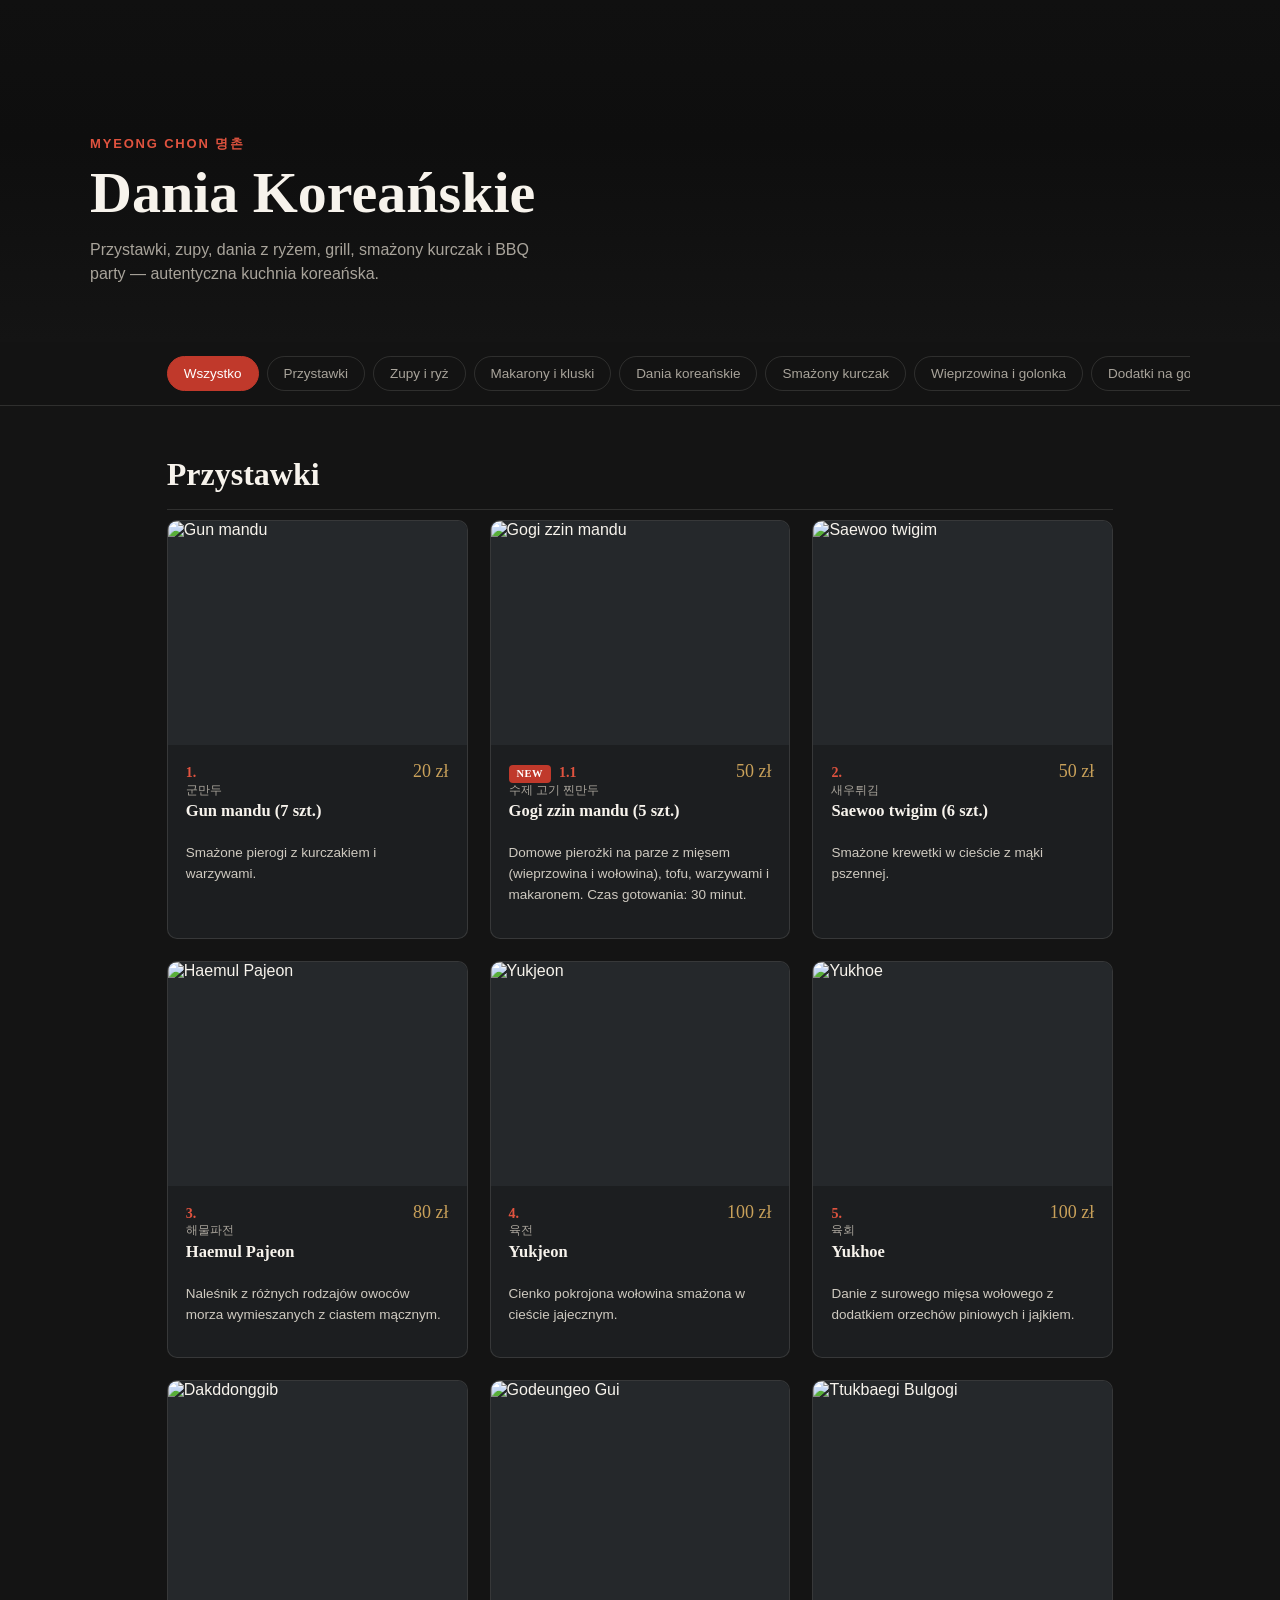
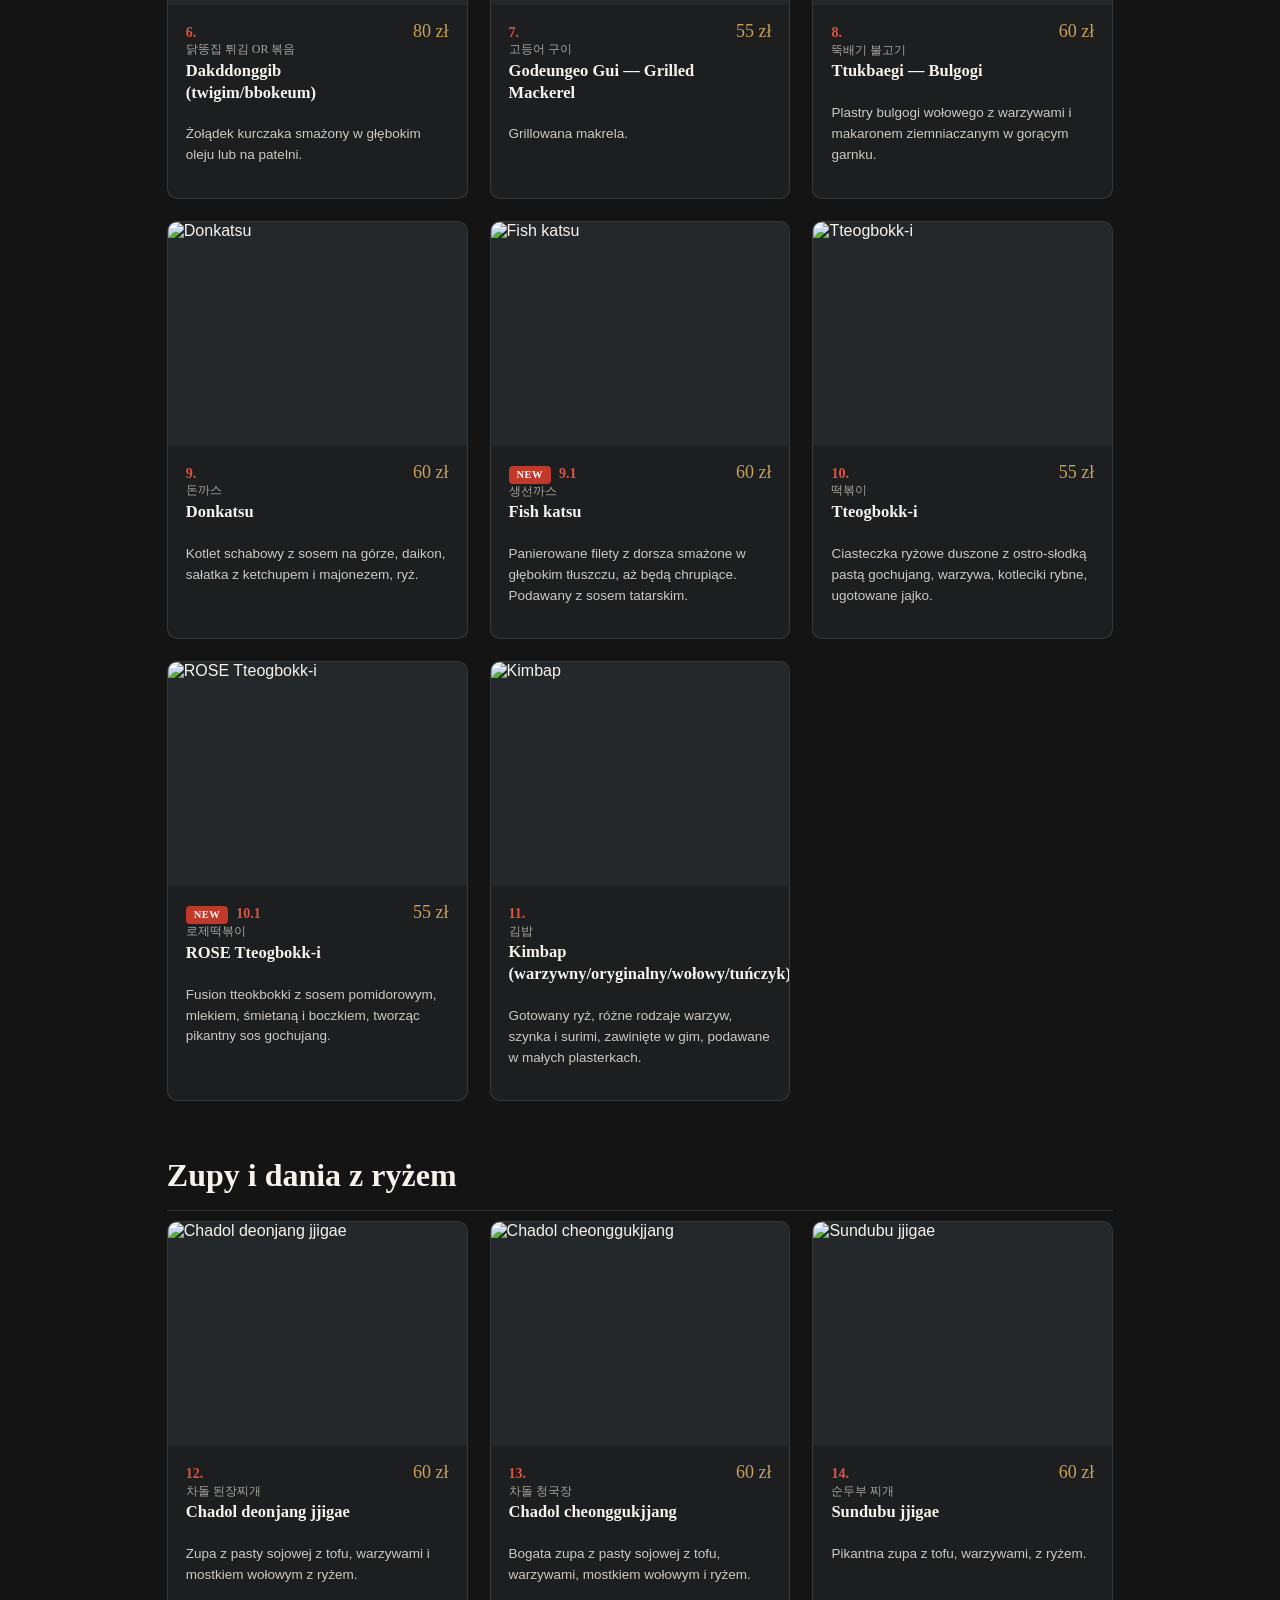
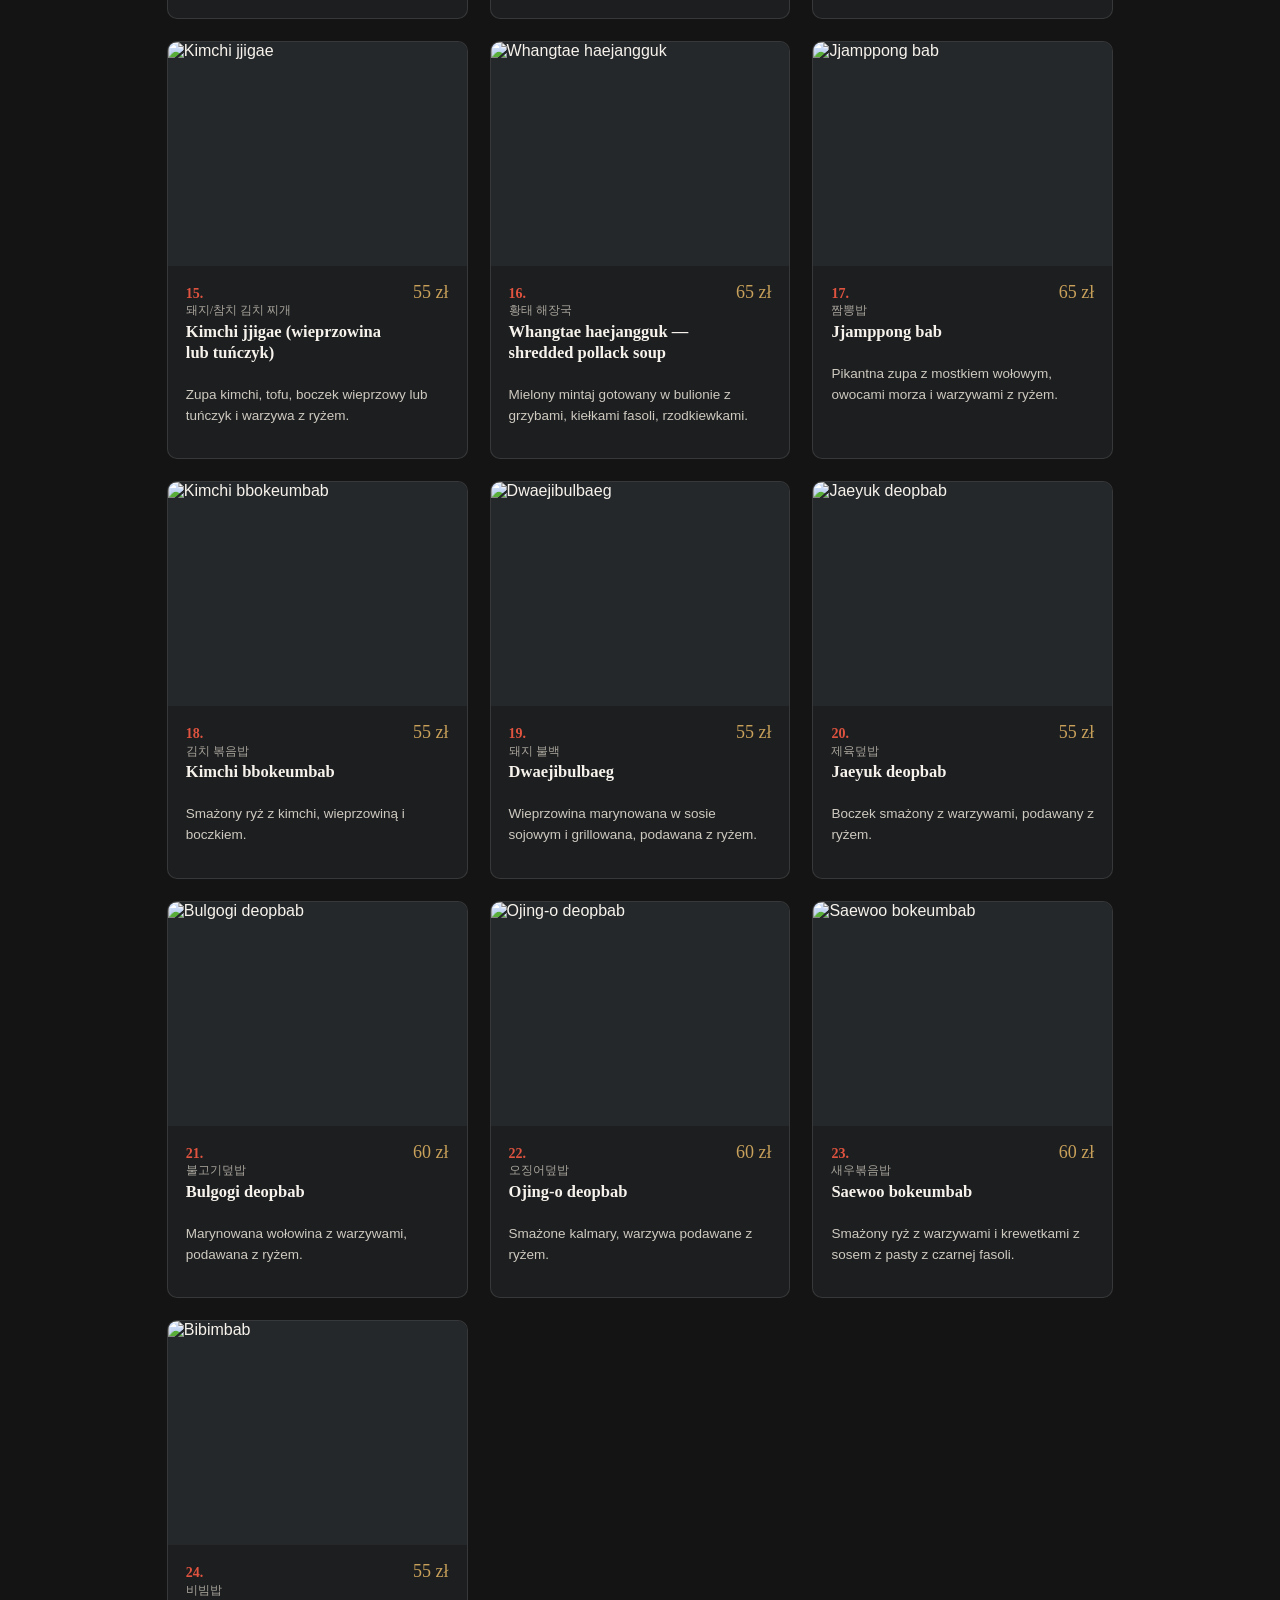
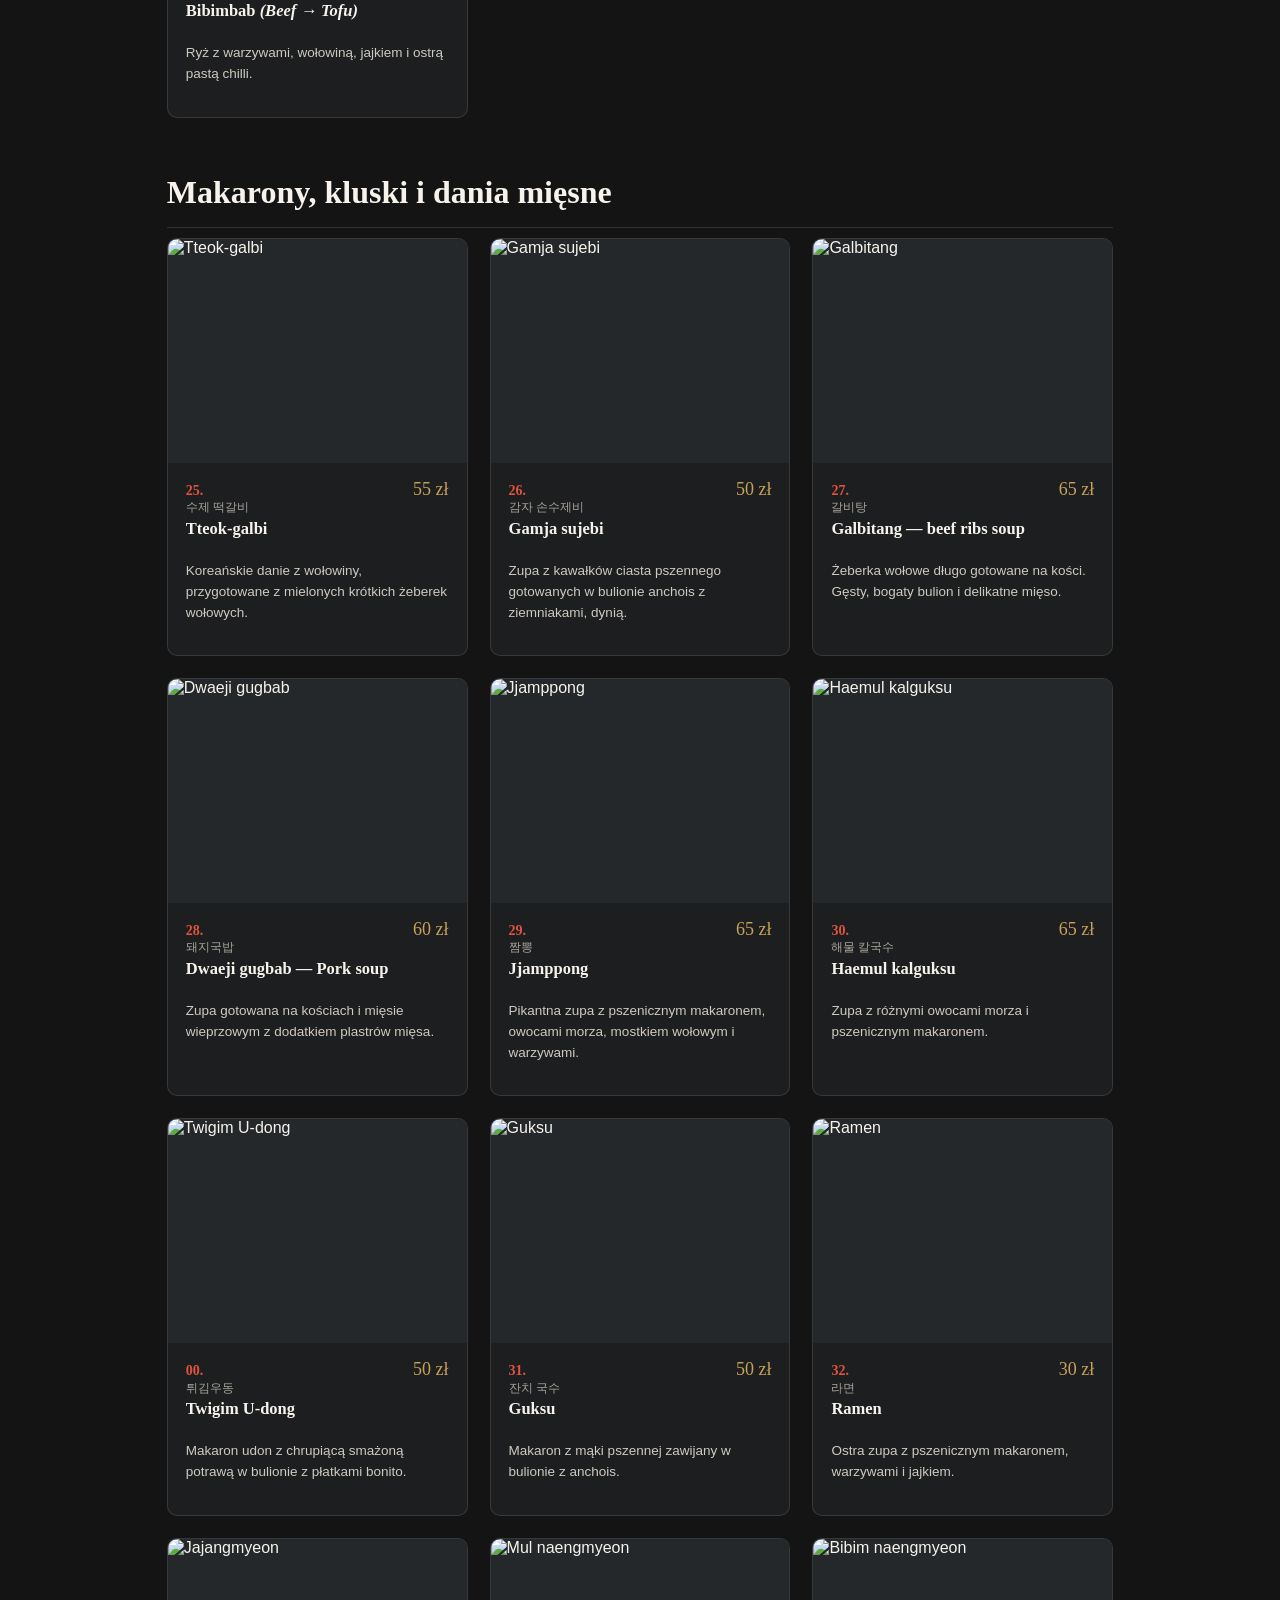
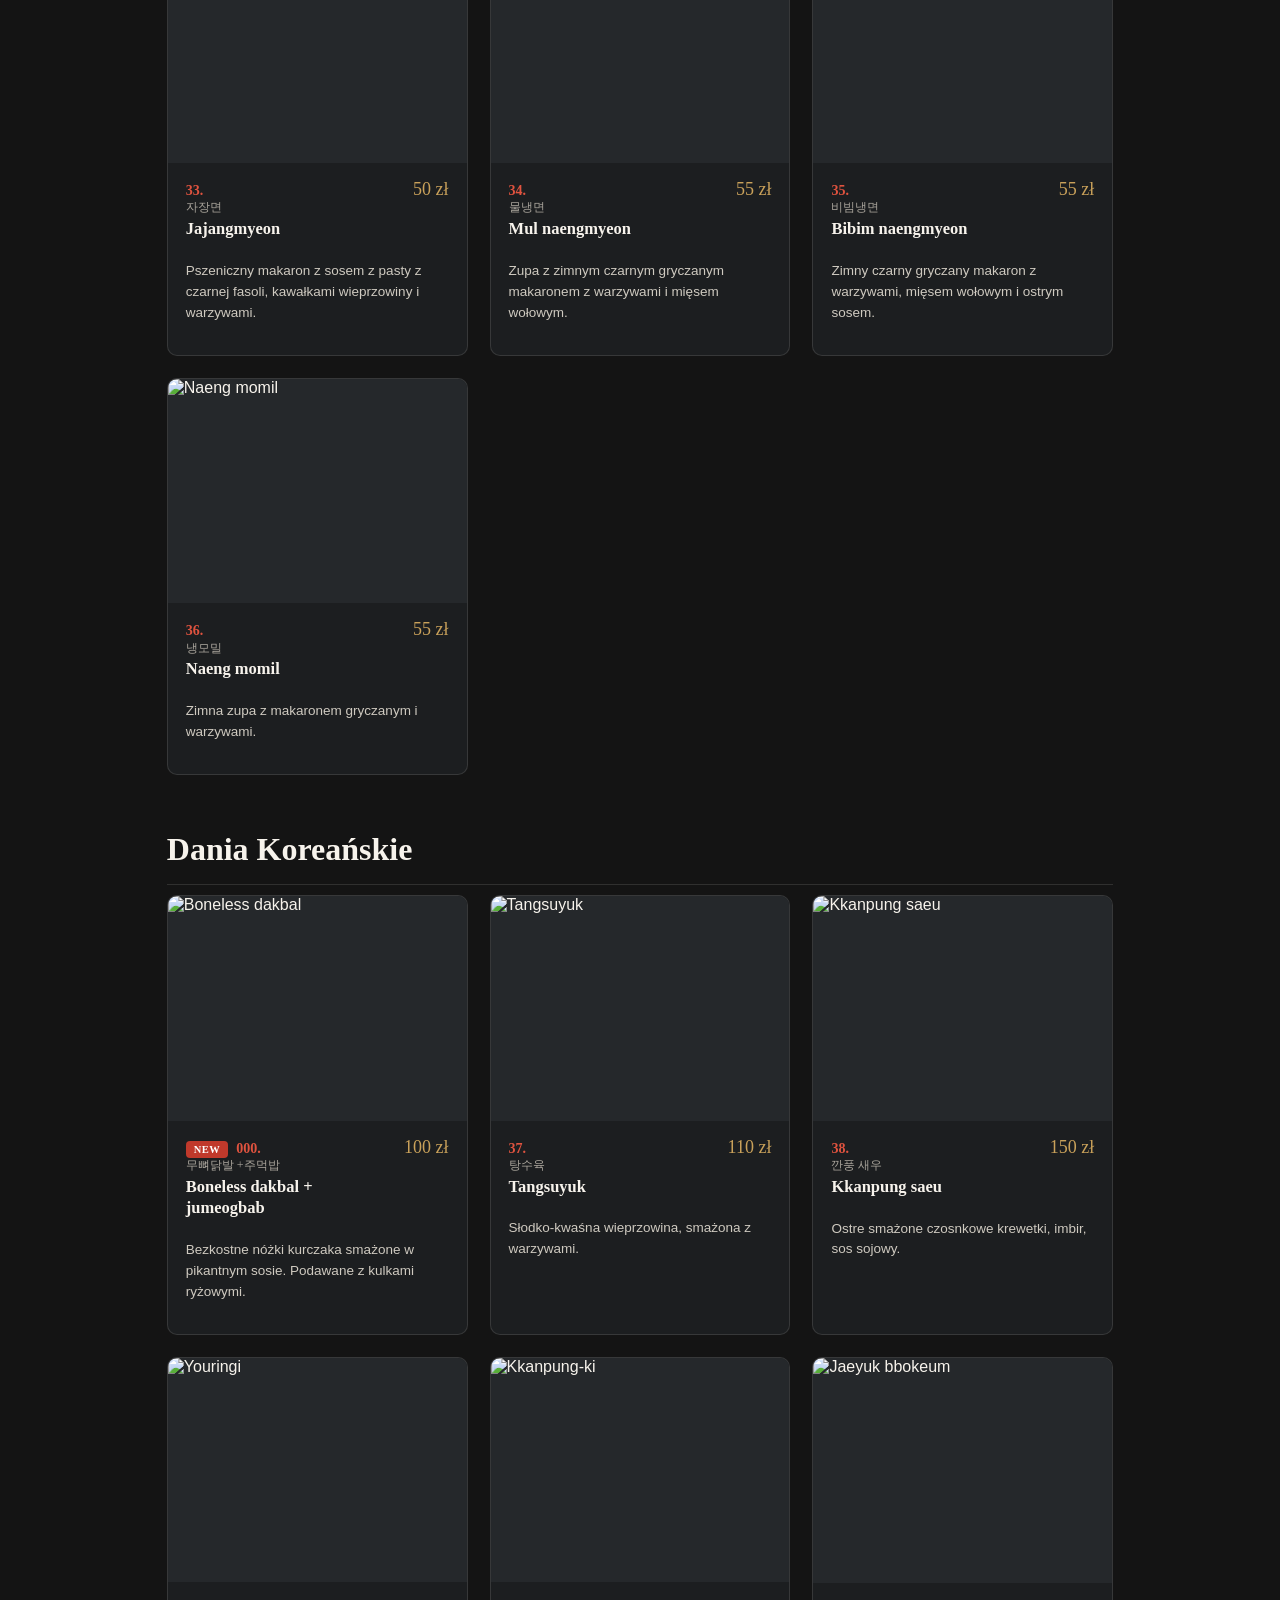
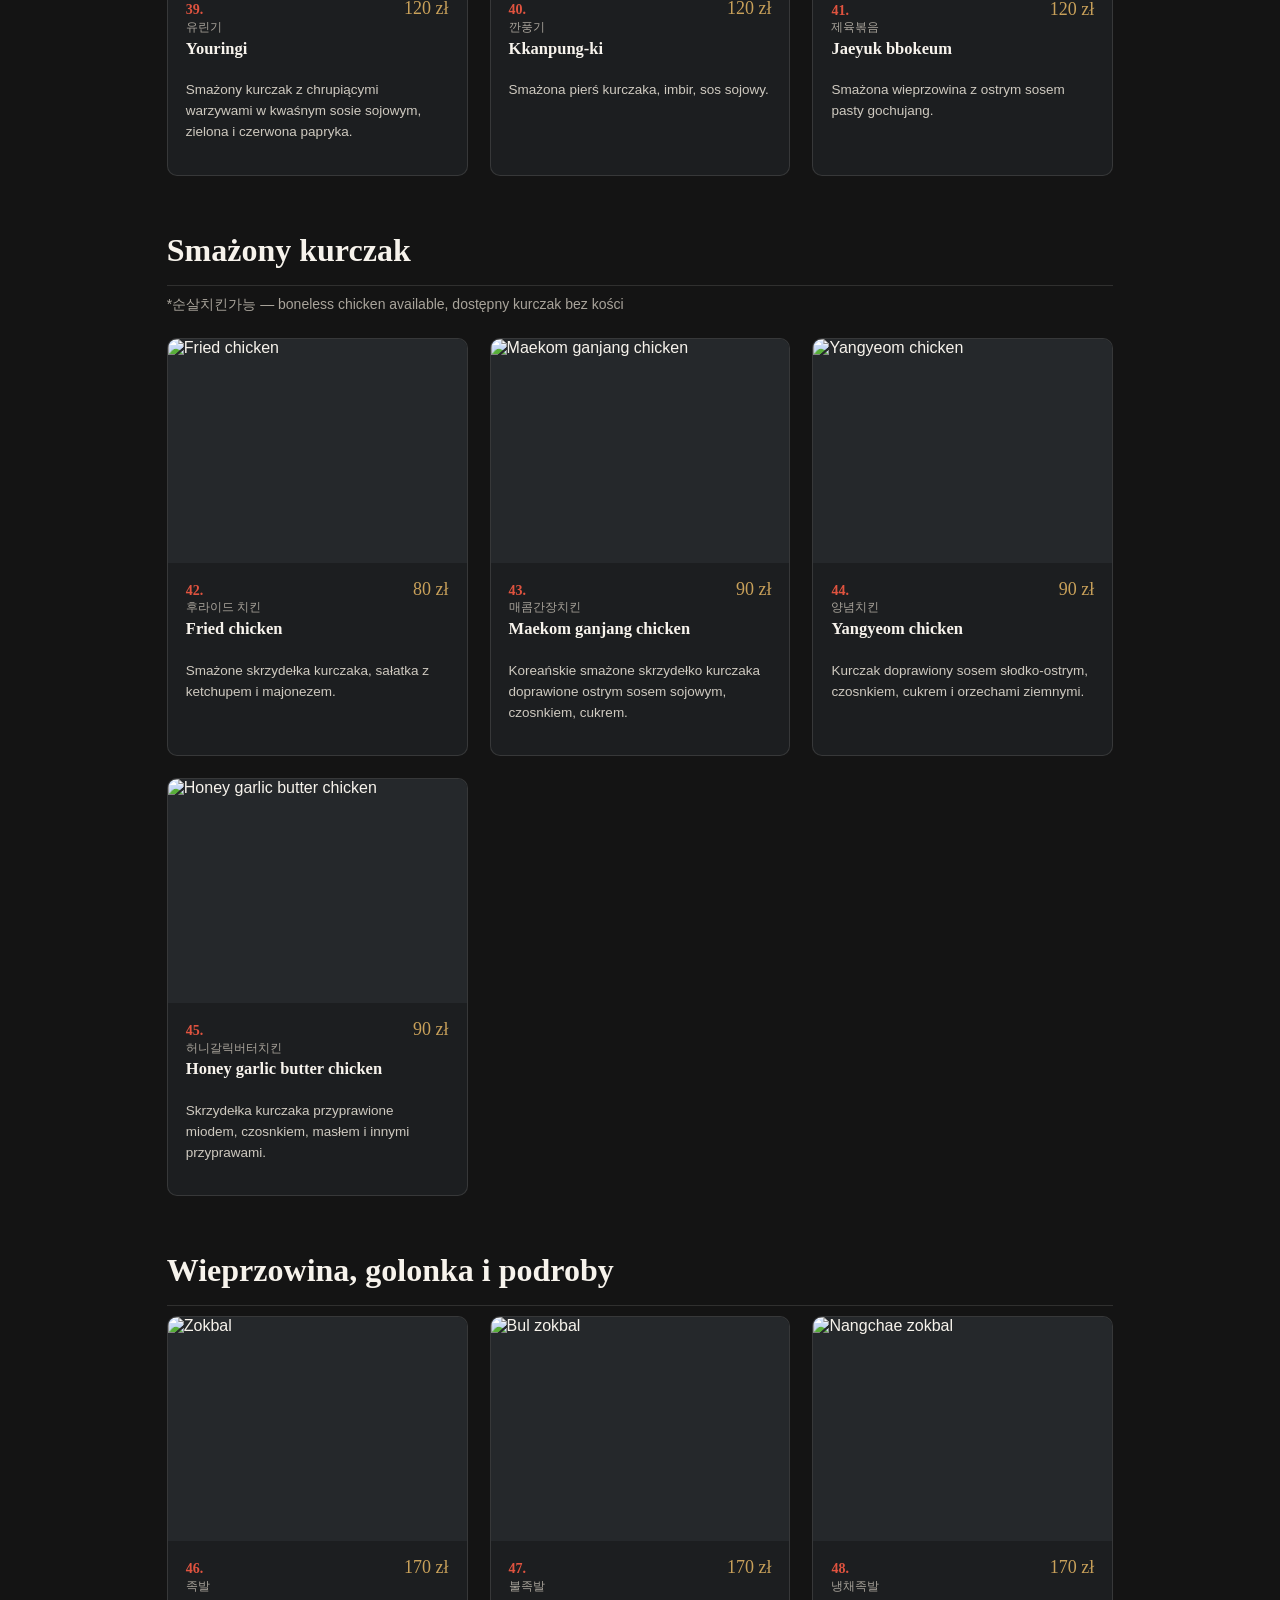
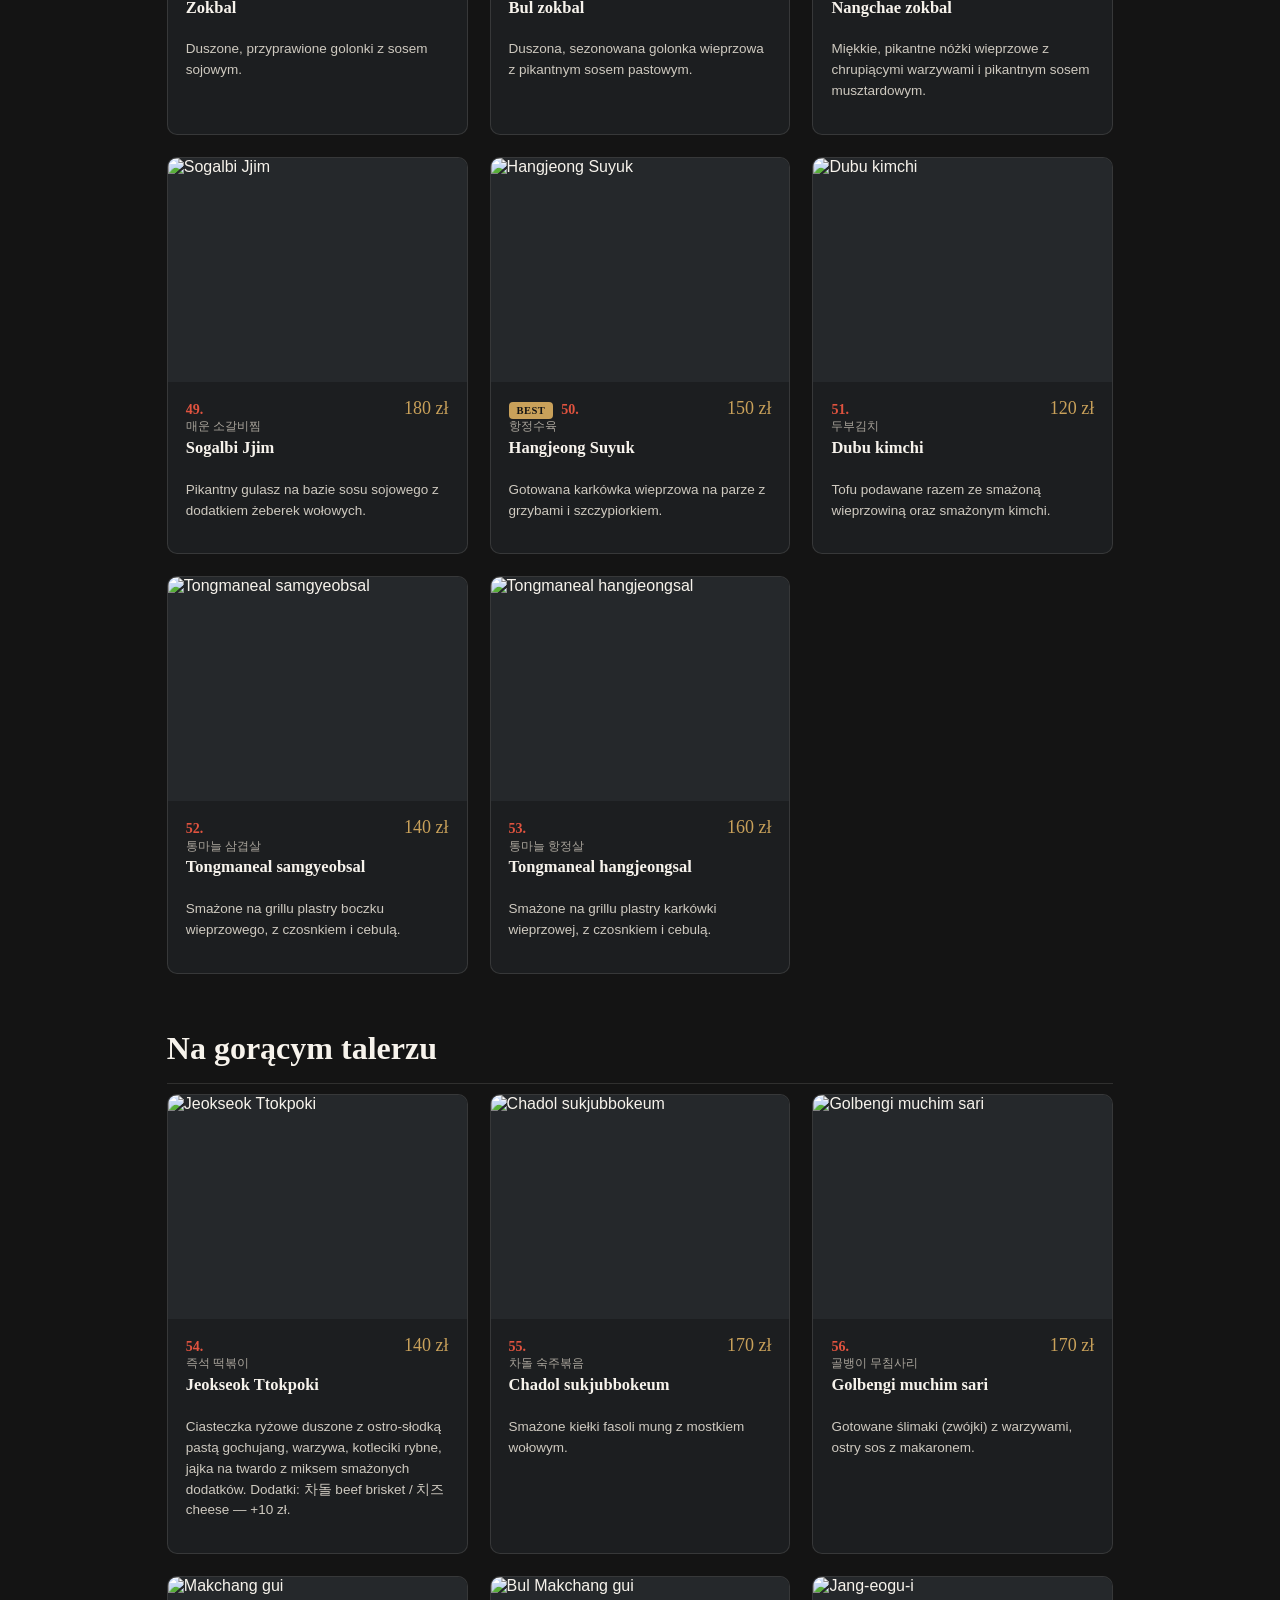
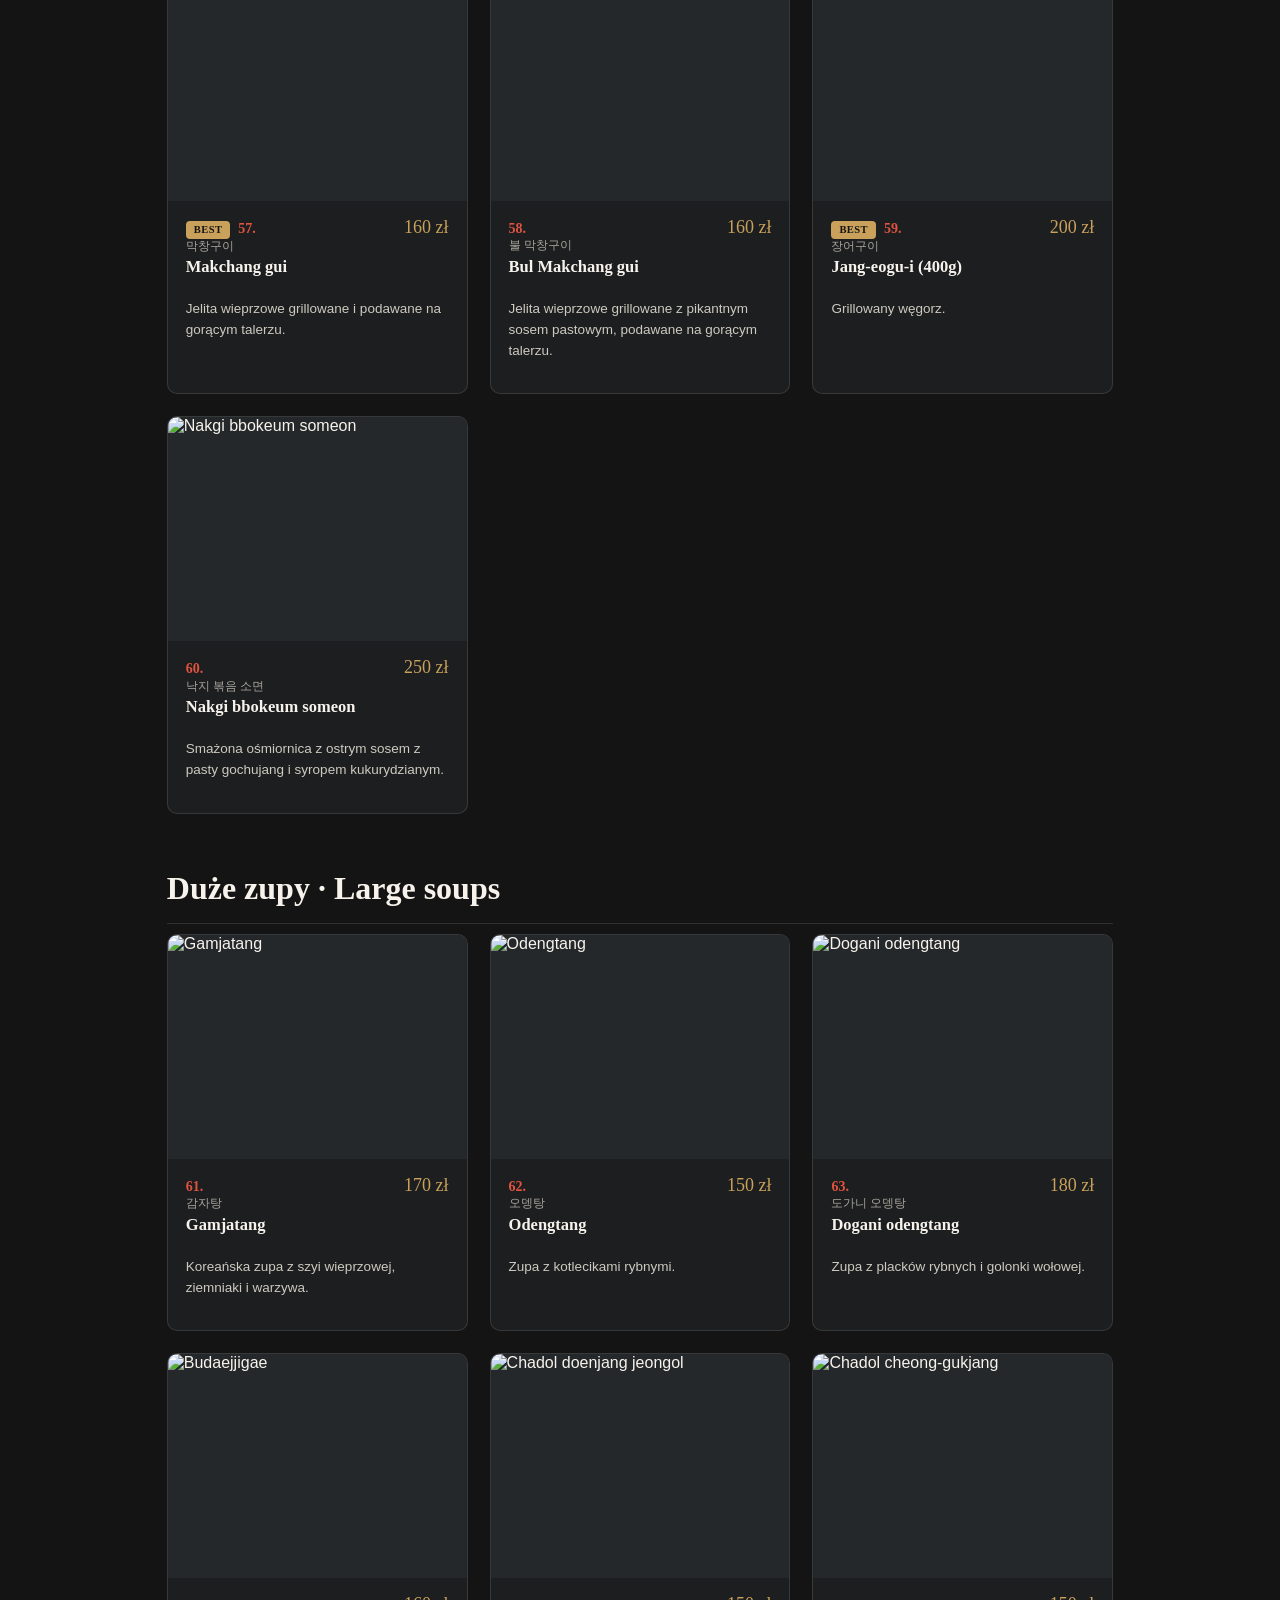
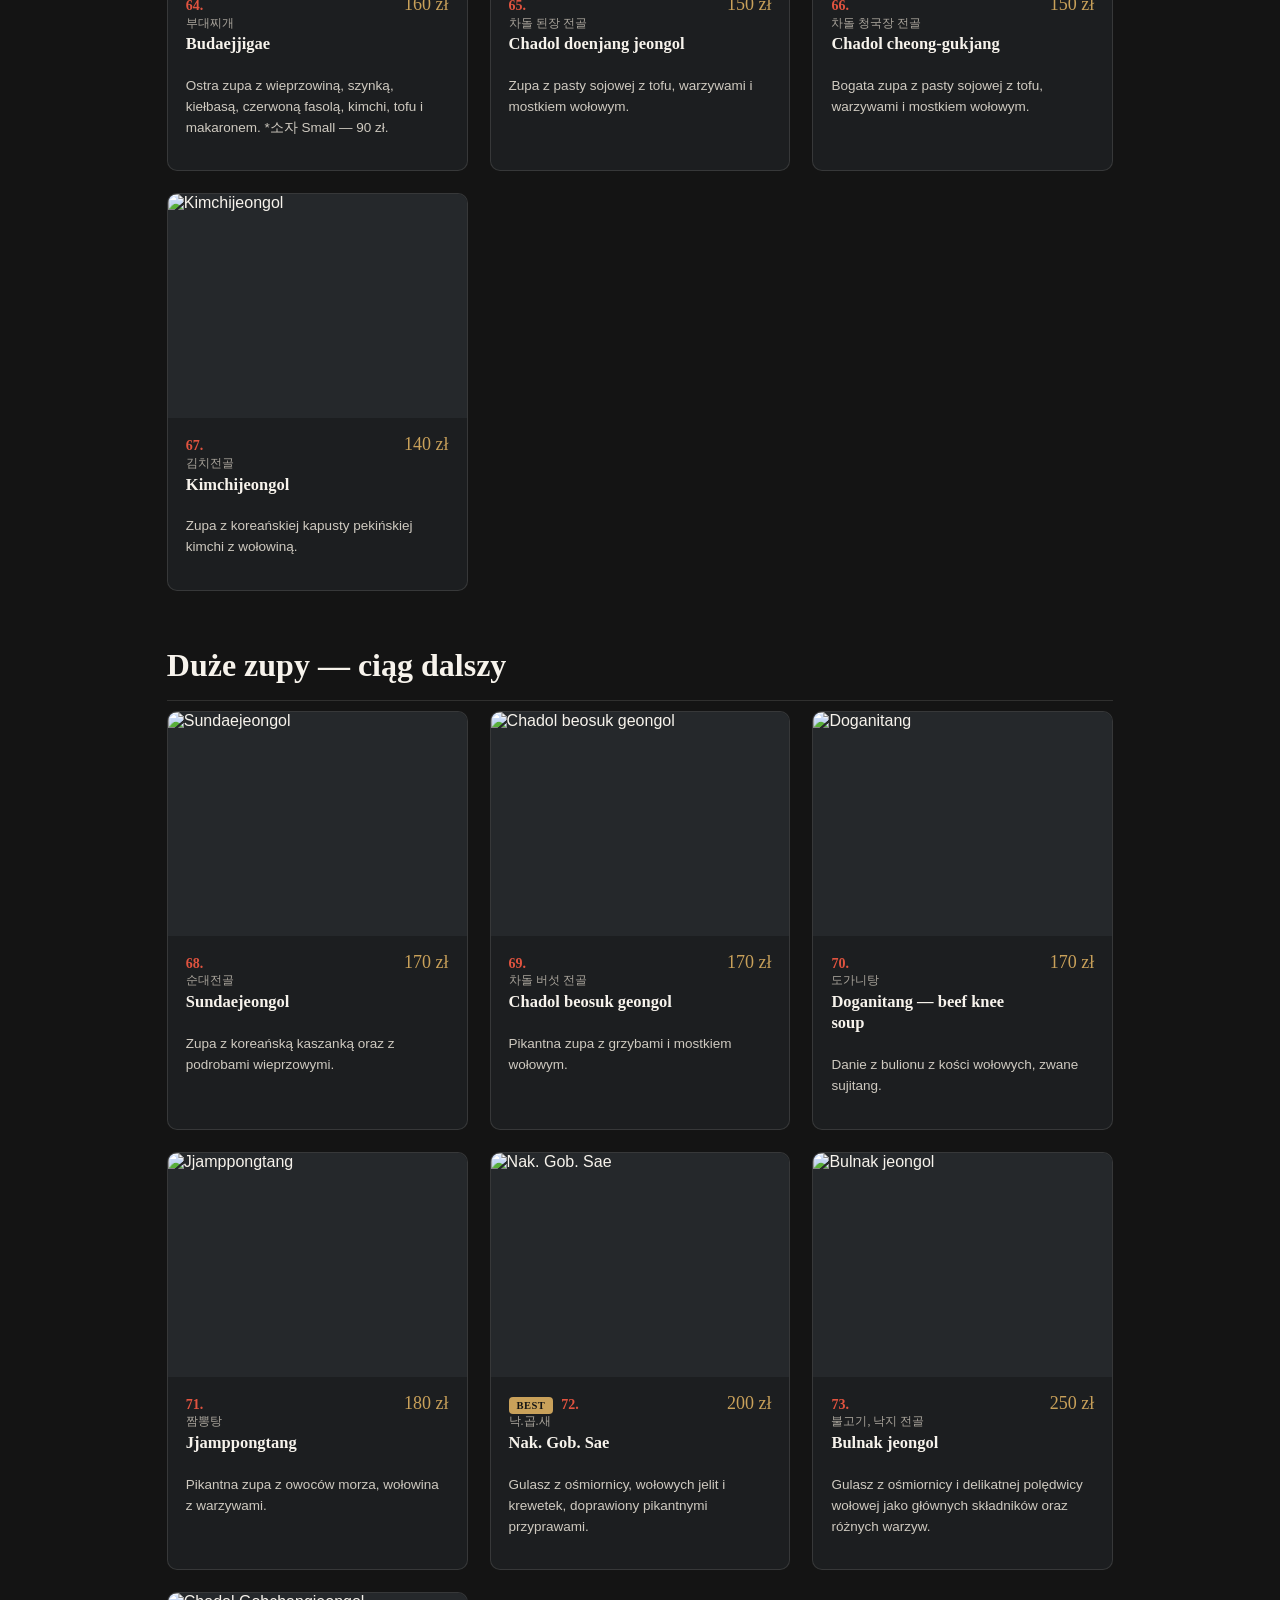
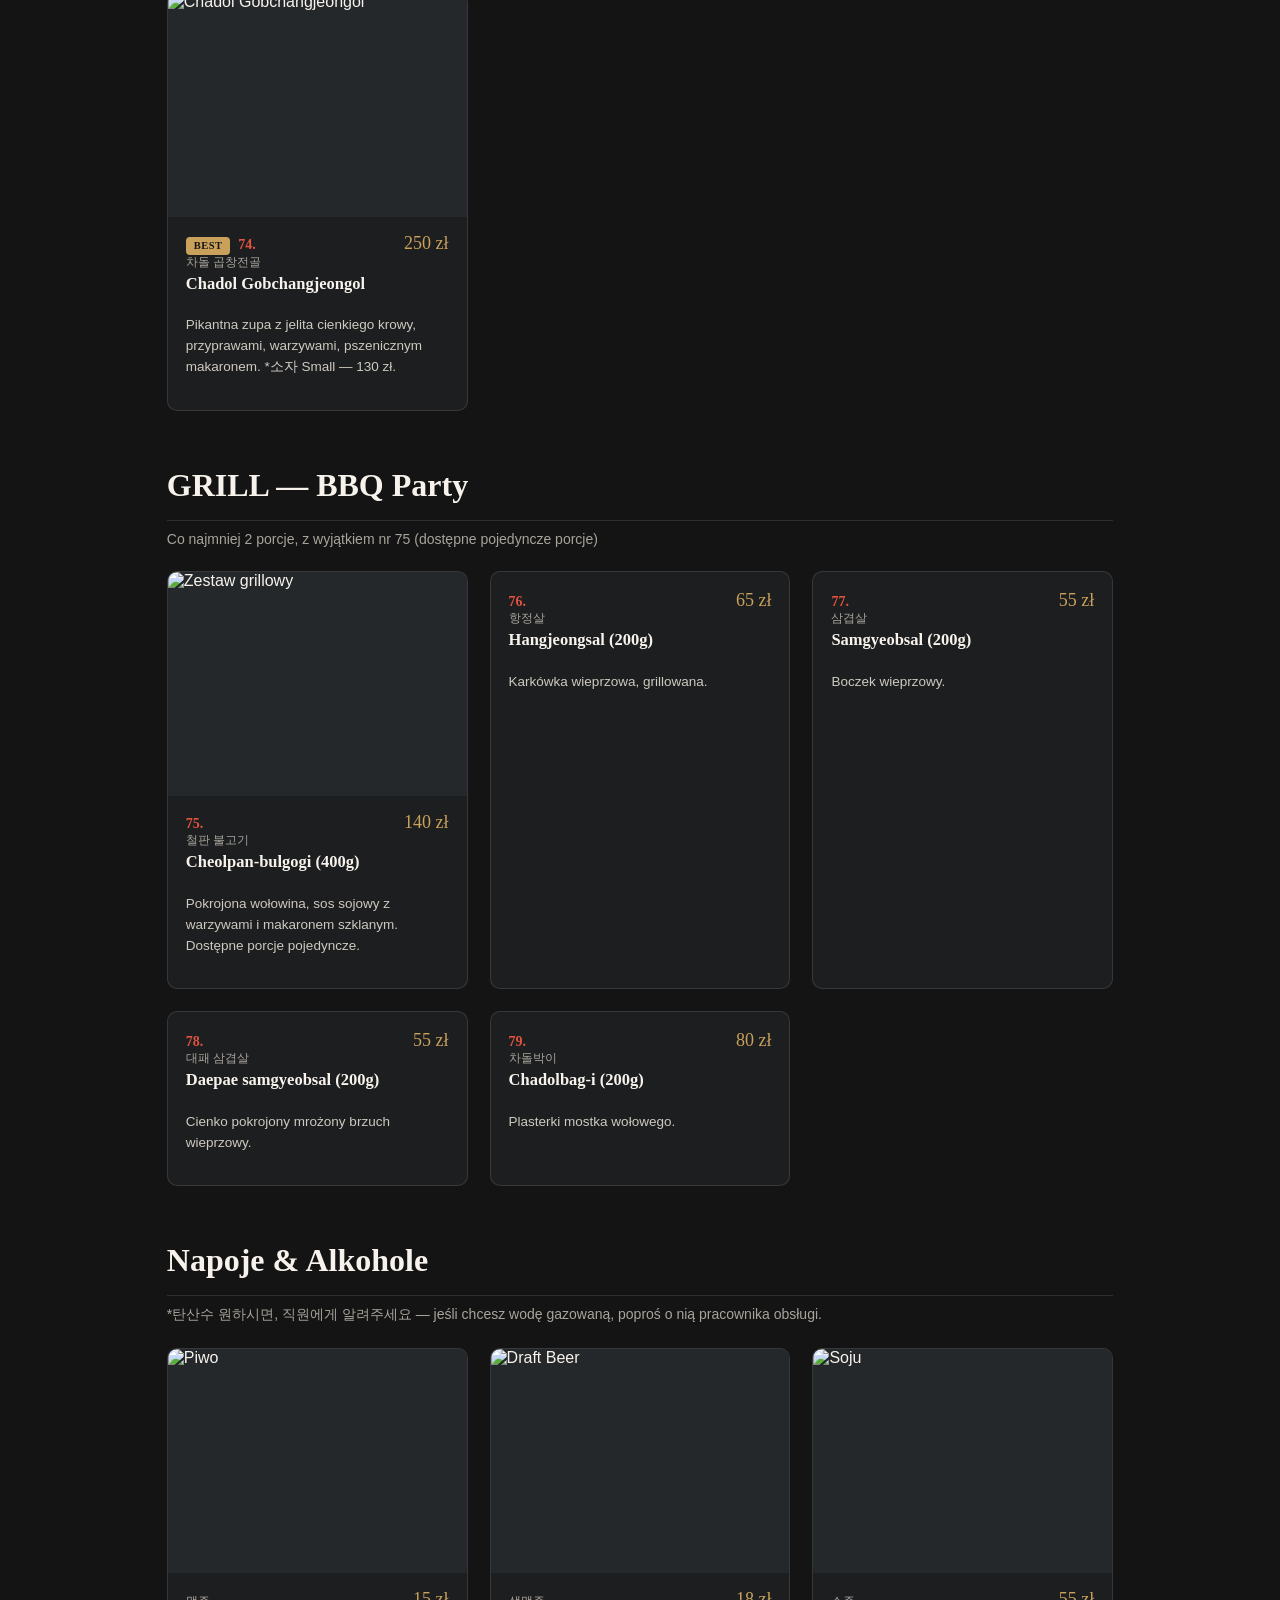
==== dania-menu.html @ 4f0663b7 "Add files via upload" ====
<!DOCTYPE html>
<html lang="pl">
<head>
<meta charset="UTF-8">
<meta name="viewport" content="width=device-width, initial-scale=1.0">
<title>Dania Koreańskie — Menu — Myeong Chon 명촌</title>
<meta name="description" content="Dania koreańskie — pełne menu z cenami: przystawki, zupy, ryże, grill, kurczak, duże zupy, BBQ, napoje. Myeong Chon, Wrocław.">
<style>
  :root{
    --ink:#141414;
    --slate:#1c1e20;
    --slate-2:#25282b;
    --paper:#f7f3ec;
    --red:#c0392b;
    --red-2:#e0533f;
    --gold:#c9a15a;
    --line:rgba(247,243,236,0.12);
    --muted:#a9a49b;
  }
  *{box-sizing:border-box;}
  html{scroll-behavior:smooth;}
  body{
    margin:0;
    background:var(--ink);
    color:var(--paper);
    font-family:'Noto Sans','Helvetica Neue',Arial,sans-serif;
    -webkit-font-smoothing:antialiased;
  }
  h1,h2,h3{font-family:Georgia,'Times New Roman',serif; font-weight:600; margin:0;}

  .hero{
    position:relative;
    min-height:38vh;
    display:flex;
    align-items:flex-end;
    background:
      linear-gradient(180deg, rgba(10,10,10,0.4) 0%, rgba(10,10,10,0.6) 40%, var(--ink) 100%),
      url('img/dania/samgyeobsal.jpg') center 35%/cover no-repeat;
    padding:32px 6vw 40px;
  }
  .hero-inner{max-width:1100px; margin:0 auto; width:100%;}
  .eyebrow{color:var(--red-2); letter-spacing:0.14em; font-size:13px; font-weight:600; margin-bottom:10px;}
  .hero h1{font-size:clamp(30px,5.6vw,58px); line-height:1.05; color:var(--paper);}
  .hero p{color:var(--muted); max-width:50ch; margin-top:14px; font-size:16px; line-height:1.5;}

  .filters-wrap{
    position:sticky; top:0; z-index:20;
    background:rgba(20,20,20,0.94);
    backdrop-filter:blur(8px);
    border-bottom:1px solid var(--line);
  }
  .filters{
    max-width:1100px; margin:0 auto; display:flex; gap:8px;
    overflow-x:auto; padding:14px 6vw; scrollbar-width:none;
  }
  .filters::-webkit-scrollbar{display:none;}
  .filter-btn{
    flex:0 0 auto; background:transparent; border:1px solid var(--line);
    color:var(--muted); padding:9px 16px; border-radius:999px;
    font-size:13.5px; cursor:pointer; white-space:nowrap; transition:all .18s ease;
  }
  .filter-btn:hover{border-color:var(--red-2); color:var(--paper);}
  .filter-btn.active{background:var(--red); border-color:var(--red); color:#fff;}

  main{max-width:1100px; margin:0 auto; padding:10px 6vw 80px;}
  .category{padding-top:56px;}
  .category:first-child{padding-top:40px;}
  .cat-head{
    display:flex; align-items:baseline; gap:16px; margin-bottom:10px;
    border-bottom:1px solid var(--line); padding-bottom:16px;
  }
  .cat-head h2{font-size:clamp(22px,3.2vw,32px); color:var(--paper);}
  .cat-sub{color:var(--muted); font-size:14px; margin:8px 0 24px;}
  .cat-note{color:var(--gold); font-size:13px; font-style:italic;}

  .grid{display:grid; grid-template-columns:repeat(auto-fill, minmax(260px,1fr)); gap:22px;}

  .card{
    background:var(--slate); border:1px solid var(--line); border-radius:10px;
    overflow:hidden; display:flex; flex-direction:column;
    transition:transform .2s ease, border-color .2s ease;
  }
  .card:hover{transform:translateY(-3px); border-color:rgba(224,83,63,0.4);}
  .card .photo{aspect-ratio:4/3; overflow:hidden; background:var(--slate-2);}
  .card .photo img{width:100%; height:100%; object-fit:cover; display:block;}
  .card-body{padding:16px 18px 18px; display:flex; flex-direction:column; gap:8px; flex:1;}
  .card-body.no-photo{padding-top:18px;}
  .card-top{display:flex; justify-content:space-between; align-items:baseline; gap:10px;}
  .card-top h3{font-size:16.5px; color:var(--paper); line-height:1.3;}
  .kor{display:block; font-size:12px; color:var(--muted); font-weight:400; margin-bottom:2px;}
  .num{color:var(--red-2); font-weight:700; margin-right:6px; font-size:14px;}
  .price{font-family:Georgia,serif; font-size:18px; color:var(--gold); white-space:nowrap; flex:0 0 auto;}
  .desc{color:var(--muted); font-size:13.5px; line-height:1.55;}
  .desc .pl{color:#cfcac0;}
  .tag{
    display:inline-block; background:var(--red); color:#fff; font-size:10.5px;
    font-weight:700; letter-spacing:.04em; padding:2px 8px; border-radius:4px; margin-right:8px;
  }
  .tag.best{background:var(--gold); color:#141414;}

  footer{text-align:center; padding:40px 6vw 60px; color:var(--muted); font-size:13px; border-top:1px solid var(--line);}
  .back-link{display:inline-block; margin-top:14px; color:var(--paper);}

  @media (max-width:520px){
    .grid{grid-template-columns:1fr;}
    .hero{min-height:32vh; padding:24px 5vw 30px;}
  }
</style>
</head>
<body>

<header class="hero">
  <div class="hero-inner">
    <div class="eyebrow">MYEONG CHON 명촌</div>
    <h1>Dania Koreańskie</h1>
    <p>Przystawki, zupy, dania z ryżem, grill, smażony kurczak i BBQ party — autentyczna kuchnia koreańska.</p>
  </div>
</header>

<div class="filters-wrap">
  <nav class="filters" id="filters">
    <button class="filter-btn active" data-target="all">Wszystko</button>
    <button class="filter-btn" data-target="przystawki">Przystawki</button>
    <button class="filter-btn" data-target="zupyryz">Zupy i ryż</button>
    <button class="filter-btn" data-target="makarony">Makarony i kluski</button>
    <button class="filter-btn" data-target="koreanskie">Dania koreańskie</button>
    <button class="filter-btn" data-target="kurczak">Smażony kurczak</button>
    <button class="filter-btn" data-target="wieprzowina">Wieprzowina i golonka</button>
    <button class="filter-btn" data-target="dodatki">Dodatki na gorąco</button>
    <button class="filter-btn" data-target="duzezupy">Duże zupy</button>
    <button class="filter-btn" data-target="duzezupy2">Duże zupy II</button>
    <button class="filter-btn" data-target="grill">Grill / BBQ</button>
    <button class="filter-btn" data-target="napoje">Napoje i alkohole</button>
  </nav>
</div>

<main>

  <!-- PRZYSTAWKI -->
  <section class="category" id="przystawki">
    <div class="cat-head"><h2>Przystawki</h2></div>
    <div class="grid">

      <article class="card"><div class="photo"><img src="img/dania/gunmandu.jpg" alt="Gun mandu" loading="lazy"></div>
        <div class="card-body"><div class="card-top"><h3><span class="num">1.</span><span class="kor">군만두</span>Gun mandu (7 szt.)</h3><span class="price">20 zł</span></div>
        <p class="desc"><span class="pl">Smażone pierogi z kurczakiem i warzywami.</span></p></div></article>

      <article class="card"><div class="photo"><img src="img/dania/gogimandu.jpg" alt="Gogi zzin mandu" loading="lazy"></div>
        <div class="card-body"><div class="card-top"><h3><span class="tag">NEW</span><span class="num">1.1</span><span class="kor">수제 고기 찐만두</span>Gogi zzin mandu (5 szt.)</h3><span class="price">50 zł</span></div>
        <p class="desc"><span class="pl">Domowe pierożki na parze z mięsem (wieprzowina i wołowina), tofu, warzywami i makaronem. Czas gotowania: 30 minut.</span></p></div></article>

      <article class="card"><div class="photo"><img src="img/dania/saewoo.jpg" alt="Saewoo twigim" loading="lazy"></div>
        <div class="card-body"><div class="card-top"><h3><span class="num">2.</span><span class="kor">새우튀김</span>Saewoo twigim (6 szt.)</h3><span class="price">50 zł</span></div>
        <p class="desc"><span class="pl">Smażone krewetki w cieście z mąki pszennej.</span></p></div></article>

      <article class="card"><div class="photo"><img src="img/dania/haemul.jpg" alt="Haemul Pajeon" loading="lazy"></div>
        <div class="card-body"><div class="card-top"><h3><span class="num">3.</span><span class="kor">해물파전</span>Haemul Pajeon</h3><span class="price">80 zł</span></div>
        <p class="desc"><span class="pl">Naleśnik z różnych rodzajów owoców morza wymieszanych z ciastem mącznym.</span></p></div></article>

      <article class="card"><div class="photo"><img src="img/dania/yukjeon.jpg" alt="Yukjeon" loading="lazy"></div>
        <div class="card-body"><div class="card-top"><h3><span class="num">4.</span><span class="kor">육전</span>Yukjeon</h3><span class="price">100 zł</span></div>
        <p class="desc"><span class="pl">Cienko pokrojona wołowina smażona w cieście jajecznym.</span></p></div></article>

      <article class="card"><div class="photo"><img src="img/dania/yukhoe.jpg" alt="Yukhoe" loading="lazy"></div>
        <div class="card-body"><div class="card-top"><h3><span class="num">5.</span><span class="kor">육회</span>Yukhoe</h3><span class="price">100 zł</span></div>
        <p class="desc"><span class="pl">Danie z surowego mięsa wołowego z dodatkiem orzechów piniowych i jajkiem.</span></p></div></article>

      <article class="card"><div class="photo"><img src="img/dania/dakddonggib.jpg" alt="Dakddonggib" loading="lazy"></div>
        <div class="card-body"><div class="card-top"><h3><span class="num">6.</span><span class="kor">닭똥집 튀김 OR 볶음</span>Dakddonggib (twigim/bbokeum)</h3><span class="price">80 zł</span></div>
        <p class="desc"><span class="pl">Żołądek kurczaka smażony w głębokim oleju lub na patelni.</span></p></div></article>

      <article class="card"><div class="photo"><img src="img/dania/godeungeo.jpg" alt="Godeungeo Gui" loading="lazy"></div>
        <div class="card-body"><div class="card-top"><h3><span class="num">7.</span><span class="kor">고등어 구이</span>Godeungeo Gui — Grilled Mackerel</h3><span class="price">55 zł</span></div>
        <p class="desc"><span class="pl">Grillowana makrela.</span></p></div></article>

      <article class="card"><div class="photo"><img src="img/dania/ttukbaegi.jpg" alt="Ttukbaegi Bulgogi" loading="lazy"></div>
        <div class="card-body"><div class="card-top"><h3><span class="num">8.</span><span class="kor">뚝배기 불고기</span>Ttukbaegi — Bulgogi</h3><span class="price">60 zł</span></div>
        <p class="desc"><span class="pl">Plastry bulgogi wołowego z warzywami i makaronem ziemniaczanym w gorącym garnku.</span></p></div></article>

      <article class="card"><div class="photo"><img src="img/dania/donkatsu.jpg" alt="Donkatsu" loading="lazy"></div>
        <div class="card-body"><div class="card-top"><h3><span class="num">9.</span><span class="kor">돈까스</span>Donkatsu</h3><span class="price">60 zł</span></div>
        <p class="desc"><span class="pl">Kotlet schabowy z sosem na górze, daikon, sałatka z ketchupem i majonezem, ryż.</span></p></div></article>

      <article class="card"><div class="photo"><img src="img/dania/fishkatsu.jpg" alt="Fish katsu" loading="lazy"></div>
        <div class="card-body"><div class="card-top"><h3><span class="tag">NEW</span><span class="num">9.1</span><span class="kor">생선까스</span>Fish katsu</h3><span class="price">60 zł</span></div>
        <p class="desc"><span class="pl">Panierowane filety z dorsza smażone w głębokim tłuszczu, aż będą chrupiące. Podawany z sosem tatarskim.</span></p></div></article>

      <article class="card"><div class="photo"><img src="img/dania/tteogbokki.jpg" alt="Tteogbokk-i" loading="lazy"></div>
        <div class="card-body"><div class="card-top"><h3><span class="num">10.</span><span class="kor">떡볶이</span>Tteogbokk-i</h3><span class="price">55 zł</span></div>
        <p class="desc"><span class="pl">Ciasteczka ryżowe duszone z ostro-słodką pastą gochujang, warzywa, kotleciki rybne, ugotowane jajko.</span></p></div></article>

      <article class="card"><div class="photo"><img src="img/dania/rosetteok.jpg" alt="ROSE Tteogbokk-i" loading="lazy"></div>
        <div class="card-body"><div class="card-top"><h3><span class="tag">NEW</span><span class="num">10.1</span><span class="kor">로제떡볶이</span>ROSE Tteogbokk-i</h3><span class="price">55 zł</span></div>
        <p class="desc"><span class="pl">Fusion tteokbokki z sosem pomidorowym, mlekiem, śmietaną i boczkiem, tworząc pikantny sos gochujang.</span></p></div></article>

      <article class="card"><div class="photo"><img src="img/dania/kimbap.jpg" alt="Kimbap" loading="lazy"></div>
        <div class="card-body"><div class="card-top"><h3><span class="num">11.</span><span class="kor">김밥</span>Kimbap (warzywny/oryginalny/wołowy/tuńczyk)</h3><span class="price">35 / 40 zł</span></div>
        <p class="desc"><span class="pl">Gotowany ryż, różne rodzaje warzyw, szynka i surimi, zawinięte w gim, podawane w małych plasterkach.</span></p></div></article>

    </div>
  </section>

  <!-- ZUPY I RYZ -->
  <section class="category" id="zupyryz">
    <div class="cat-head"><h2>Zupy i dania z ryżem</h2></div>
    <div class="grid">

      <article class="card"><div class="photo"><img src="img/dania/chadoljjigae.jpg" alt="Chadol deonjang jjigae" loading="lazy"></div>
        <div class="card-body"><div class="card-top"><h3><span class="num">12.</span><span class="kor">차돌 된장찌개</span>Chadol deonjang jjigae</h3><span class="price">60 zł</span></div>
        <p class="desc"><span class="pl">Zupa z pasty sojowej z tofu, warzywami i mostkiem wołowym z ryżem.</span></p></div></article>

      <article class="card"><div class="photo"><img src="img/dania/chadolcheong.jpg" alt="Chadol cheonggukjjang" loading="lazy"></div>
        <div class="card-body"><div class="card-top"><h3><span class="num">13.</span><span class="kor">차돌 청국장</span>Chadol cheonggukjjang</h3><span class="price">60 zł</span></div>
        <p class="desc"><span class="pl">Bogata zupa z pasty sojowej z tofu, warzywami, mostkiem wołowym i ryżem.</span></p></div></article>

      <article class="card"><div class="photo"><img src="img/dania/sundubu.jpg" alt="Sundubu jjigae" loading="lazy"></div>
        <div class="card-body"><div class="card-top"><h3><span class="num">14.</span><span class="kor">순두부 찌개</span>Sundubu jjigae</h3><span class="price">60 zł</span></div>
        <p class="desc"><span class="pl">Pikantna zupa z tofu, warzywami, z ryżem.</span></p></div></article>

      <article class="card"><div class="photo"><img src="img/dania/kimchijjigae.jpg" alt="Kimchi jjigae" loading="lazy"></div>
        <div class="card-body"><div class="card-top"><h3><span class="num">15.</span><span class="kor">돼지/참치 김치 찌개</span>Kimchi jjigae (wieprzowina lub tuńczyk)</h3><span class="price">55 zł</span></div>
        <p class="desc"><span class="pl">Zupa kimchi, tofu, boczek wieprzowy lub tuńczyk i warzywa z ryżem.</span></p></div></article>

      <article class="card"><div class="photo"><img src="img/dania/whangtae.jpg" alt="Whangtae haejangguk" loading="lazy"></div>
        <div class="card-body"><div class="card-top"><h3><span class="num">16.</span><span class="kor">황태 해장국</span>Whangtae haejangguk — shredded pollack soup</h3><span class="price">65 zł</span></div>
        <p class="desc"><span class="pl">Mielony mintaj gotowany w bulionie z grzybami, kiełkami fasoli, rzodkiewkami.</span></p></div></article>

      <article class="card"><div class="photo"><img src="img/dania/jjamppongbab.jpg" alt="Jjamppong bab" loading="lazy"></div>
        <div class="card-body"><div class="card-top"><h3><span class="num">17.</span><span class="kor">짬뽕밥</span>Jjamppong bab</h3><span class="price">65 zł</span></div>
        <p class="desc"><span class="pl">Pikantna zupa z mostkiem wołowym, owocami morza i warzywami z ryżem.</span></p></div></article>

      <article class="card"><div class="photo"><img src="img/dania/kimchibokeumbab.jpg" alt="Kimchi bbokeumbab" loading="lazy"></div>
        <div class="card-body"><div class="card-top"><h3><span class="num">18.</span><span class="kor">김치 볶음밥</span>Kimchi bbokeumbab</h3><span class="price">55 zł</span></div>
        <p class="desc"><span class="pl">Smażony ryż z kimchi, wieprzowiną i boczkiem.</span></p></div></article>

      <article class="card"><div class="photo"><img src="img/dania/dwaejibulbaeg.jpg" alt="Dwaejibulbaeg" loading="lazy"></div>
        <div class="card-body"><div class="card-top"><h3><span class="num">19.</span><span class="kor">돼지 불백</span>Dwaejibulbaeg</h3><span class="price">55 zł</span></div>
        <p class="desc"><span class="pl">Wieprzowina marynowana w sosie sojowym i grillowana, podawana z ryżem.</span></p></div></article>

      <article class="card"><div class="photo"><img src="img/dania/jaeyukdeopbab.jpg" alt="Jaeyuk deopbab" loading="lazy"></div>
        <div class="card-body"><div class="card-top"><h3><span class="num">20.</span><span class="kor">제육덮밥</span>Jaeyuk deopbab</h3><span class="price">55 zł</span></div>
        <p class="desc"><span class="pl">Boczek smażony z warzywami, podawany z ryżem.</span></p></div></article>

      <article class="card"><div class="photo"><img src="img/dania/bulgogideopbab.jpg" alt="Bulgogi deopbab" loading="lazy"></div>
        <div class="card-body"><div class="card-top"><h3><span class="num">21.</span><span class="kor">불고기덮밥</span>Bulgogi deopbab</h3><span class="price">60 zł</span></div>
        <p class="desc"><span class="pl">Marynowana wołowina z warzywami, podawana z ryżem.</span></p></div></article>

      <article class="card"><div class="photo"><img src="img/dania/ojingodeopbab.jpg" alt="Ojing-o deopbab" loading="lazy"></div>
        <div class="card-body"><div class="card-top"><h3><span class="num">22.</span><span class="kor">오징어덮밥</span>Ojing-o deopbab</h3><span class="price">60 zł</span></div>
        <p class="desc"><span class="pl">Smażone kalmary, warzywa podawane z ryżem.</span></p></div></article>

      <article class="card"><div class="photo"><img src="img/dania/saewoobokeumbab.jpg" alt="Saewoo bokeumbab" loading="lazy"></div>
        <div class="card-body"><div class="card-top"><h3><span class="num">23.</span><span class="kor">새우볶음밥</span>Saewoo bokeumbab</h3><span class="price">60 zł</span></div>
        <p class="desc"><span class="pl">Smażony ryż z warzywami i krewetkami z sosem z pasty z czarnej fasoli.</span></p></div></article>

      <article class="card"><div class="photo"><img src="img/dania/bibimbab.jpg" alt="Bibimbab" loading="lazy"></div>
        <div class="card-body"><div class="card-top"><h3><span class="num">24.</span><span class="kor">비빔밥</span>Bibimbab <em>(Beef → Tofu)</em></h3><span class="price">55 zł</span></div>
        <p class="desc"><span class="pl">Ryż z warzywami, wołowiną, jajkiem i ostrą pastą chilli.</span></p></div></article>

    </div>
  </section>

  <!-- MAKARONY -->
  <section class="category" id="makarony">
    <div class="cat-head"><h2>Makarony, kluski i dania mięsne</h2></div>
    <div class="grid">

      <article class="card"><div class="photo"><img src="img/dania/tteokgalbi.jpg" alt="Tteok-galbi" loading="lazy"></div>
        <div class="card-body"><div class="card-top"><h3><span class="num">25.</span><span class="kor">수제 떡갈비</span>Tteok-galbi</h3><span class="price">55 zł</span></div>
        <p class="desc"><span class="pl">Koreańskie danie z wołowiny, przygotowane z mielonych krótkich żeberek wołowych.</span></p></div></article>

      <article class="card"><div class="photo"><img src="img/dania/gamjasujebi.jpg" alt="Gamja sujebi" loading="lazy"></div>
        <div class="card-body"><div class="card-top"><h3><span class="num">26.</span><span class="kor">감자 손수제비</span>Gamja sujebi</h3><span class="price">50 zł</span></div>
        <p class="desc"><span class="pl">Zupa z kawałków ciasta pszennego gotowanych w bulionie anchois z ziemniakami, dynią.</span></p></div></article>

      <article class="card"><div class="photo"><img src="img/dania/galbitang.jpg" alt="Galbitang" loading="lazy"></div>
        <div class="card-body"><div class="card-top"><h3><span class="num">27.</span><span class="kor">갈비탕</span>Galbitang — beef ribs soup</h3><span class="price">65 zł</span></div>
        <p class="desc"><span class="pl">Żeberka wołowe długo gotowane na kości. Gęsty, bogaty bulion i delikatne mięso.</span></p></div></article>

      <article class="card"><div class="photo"><img src="img/dania/dwaejigugbab.jpg" alt="Dwaeji gugbab" loading="lazy"></div>
        <div class="card-body"><div class="card-top"><h3><span class="num">28.</span><span class="kor">돼지국밥</span>Dwaeji gugbab — Pork soup</h3><span class="price">60 zł</span></div>
        <p class="desc"><span class="pl">Zupa gotowana na kościach i mięsie wieprzowym z dodatkiem plastrów mięsa.</span></p></div></article>

      <article class="card"><div class="photo"><img src="img/dania/jjamppong.jpg" alt="Jjamppong" loading="lazy"></div>
        <div class="card-body"><div class="card-top"><h3><span class="num">29.</span><span class="kor">짬뽕</span>Jjamppong</h3><span class="price">65 zł</span></div>
        <p class="desc"><span class="pl">Pikantna zupa z pszenicznym makaronem, owocami morza, mostkiem wołowym i warzywami.</span></p></div></article>

      <article class="card"><div class="photo"><img src="img/dania/haemulkalguksu.jpg" alt="Haemul kalguksu" loading="lazy"></div>
        <div class="card-body"><div class="card-top"><h3><span class="num">30.</span><span class="kor">해물 칼국수</span>Haemul kalguksu</h3><span class="price">65 zł</span></div>
        <p class="desc"><span class="pl">Zupa z różnymi owocami morza i pszenicznym makaronem.</span></p></div></article>

      <article class="card"><div class="photo"><img src="img/dania/twigimudong.jpg" alt="Twigim U-dong" loading="lazy"></div>
        <div class="card-body"><div class="card-top"><h3><span class="num">00.</span><span class="kor">튀김우동</span>Twigim U-dong</h3><span class="price">50 zł</span></div>
        <p class="desc"><span class="pl">Makaron udon z chrupiącą smażoną potrawą w bulionie z płatkami bonito.</span></p></div></article>

      <article class="card"><div class="photo"><img src="img/dania/guksu.jpg" alt="Guksu" loading="lazy"></div>
        <div class="card-body"><div class="card-top"><h3><span class="num">31.</span><span class="kor">잔치 국수</span>Guksu</h3><span class="price">50 zł</span></div>
        <p class="desc"><span class="pl">Makaron z mąki pszennej zawijany w bulionie z anchois.</span></p></div></article>

      <article class="card"><div class="photo"><img src="img/dania/ramen.jpg" alt="Ramen" loading="lazy"></div>
        <div class="card-body"><div class="card-top"><h3><span class="num">32.</span><span class="kor">라면</span>Ramen</h3><span class="price">30 zł</span></div>
        <p class="desc"><span class="pl">Ostra zupa z pszenicznym makaronem, warzywami i jajkiem.</span></p></div></article>

      <article class="card"><div class="photo"><img src="img/dania/jajangmyeon.jpg" alt="Jajangmyeon" loading="lazy"></div>
        <div class="card-body"><div class="card-top"><h3><span class="num">33.</span><span class="kor">자장면</span>Jajangmyeon</h3><span class="price">50 zł</span></div>
        <p class="desc"><span class="pl">Pszeniczny makaron z sosem z pasty z czarnej fasoli, kawałkami wieprzowiny i warzywami.</span></p></div></article>

      <article class="card"><div class="photo"><img src="img/dania/mulnaengmyeon.jpg" alt="Mul naengmyeon" loading="lazy"></div>
        <div class="card-body"><div class="card-top"><h3><span class="num">34.</span><span class="kor">물냉면</span>Mul naengmyeon</h3><span class="price">55 zł</span></div>
        <p class="desc"><span class="pl">Zupa z zimnym czarnym gryczanym makaronem z warzywami i mięsem wołowym.</span></p></div></article>

      <article class="card"><div class="photo"><img src="img/dania/bibimnaengmyeon.jpg" alt="Bibim naengmyeon" loading="lazy"></div>
        <div class="card-body"><div class="card-top"><h3><span class="num">35.</span><span class="kor">비빔냉면</span>Bibim naengmyeon</h3><span class="price">55 zł</span></div>
        <p class="desc"><span class="pl">Zimny czarny gryczany makaron z warzywami, mięsem wołowym i ostrym sosem.</span></p></div></article>

      <article class="card"><div class="photo"><img src="img/dania/naengmomil.jpg" alt="Naeng momil" loading="lazy"></div>
        <div class="card-body"><div class="card-top"><h3><span class="num">36.</span><span class="kor">냉모밀</span>Naeng momil</h3><span class="price">55 zł</span></div>
        <p class="desc"><span class="pl">Zimna zupa z makaronem gryczanym i warzywami.</span></p></div></article>

    </div>
  </section>

  <!-- DANIA KOREANSKIE (smazone) -->
  <section class="category" id="koreanskie">
    <div class="cat-head"><h2>Dania Koreańskie</h2></div>
    <div class="grid">

      <article class="card"><div class="photo"><img src="img/dania/dakbal.jpg" alt="Boneless dakbal" loading="lazy"></div>
        <div class="card-body"><div class="card-top"><h3><span class="tag">NEW</span><span class="num">000.</span><span class="kor">무뼈닭발 +주먹밥</span>Boneless dakbal + jumeogbab</h3><span class="price">100 zł</span></div>
        <p class="desc"><span class="pl">Bezkostne nóżki kurczaka smażone w pikantnym sosie. Podawane z kulkami ryżowymi.</span></p></div></article>

      <article class="card"><div class="photo"><img src="img/dania/tangsuyuk.jpg" alt="Tangsuyuk" loading="lazy"></div>
        <div class="card-body"><div class="card-top"><h3><span class="num">37.</span><span class="kor">탕수육</span>Tangsuyuk</h3><span class="price">110 zł</span></div>
        <p class="desc"><span class="pl">Słodko-kwaśna wieprzowina, smażona z warzywami.</span></p></div></article>

      <article class="card"><div class="photo"><img src="img/dania/kkanpungsaeu.jpg" alt="Kkanpung saeu" loading="lazy"></div>
        <div class="card-body"><div class="card-top"><h3><span class="num">38.</span><span class="kor">깐풍 새우</span>Kkanpung saeu</h3><span class="price">150 zł</span></div>
        <p class="desc"><span class="pl">Ostre smażone czosnkowe krewetki, imbir, sos sojowy.</span></p></div></article>

      <article class="card"><div class="photo"><img src="img/dania/youringi.jpg" alt="Youringi" loading="lazy"></div>
        <div class="card-body"><div class="card-top"><h3><span class="num">39.</span><span class="kor">유린기</span>Youringi</h3><span class="price">120 zł</span></div>
        <p class="desc"><span class="pl">Smażony kurczak z chrupiącymi warzywami w kwaśnym sosie sojowym, zielona i czerwona papryka.</span></p></div></article>

      <article class="card"><div class="photo"><img src="img/dania/kkanpungki.jpg" alt="Kkanpung-ki" loading="lazy"></div>
        <div class="card-body"><div class="card-top"><h3><span class="num">40.</span><span class="kor">깐풍기</span>Kkanpung-ki</h3><span class="price">120 zł</span></div>
        <p class="desc"><span class="pl">Smażona pierś kurczaka, imbir, sos sojowy.</span></p></div></article>

      <article class="card"><div class="photo"><img src="img/dania/jaeyukbbokeum.jpg" alt="Jaeyuk bbokeum" loading="lazy"></div>
        <div class="card-body"><div class="card-top"><h3><span class="num">41.</span><span class="kor">제육볶음</span>Jaeyuk bbokeum</h3><span class="price">120 zł</span></div>
        <p class="desc"><span class="pl">Smażona wieprzowina z ostrym sosem pasty gochujang.</span></p></div></article>

    </div>
  </section>

  <!-- SMAZONY KURCZAK -->
  <section class="category" id="kurczak">
    <div class="cat-head"><h2>Smażony kurczak</h2></div>
    <p class="cat-sub">*순살치킨가능 — boneless chicken available, dostępny kurczak bez kości</p>
    <div class="grid">

      <article class="card"><div class="photo"><img src="img/dania/friedchicken.jpg" alt="Fried chicken" loading="lazy"></div>
        <div class="card-body"><div class="card-top"><h3><span class="num">42.</span><span class="kor">후라이드 치킨</span>Fried chicken</h3><span class="price">80 zł</span></div>
        <p class="desc"><span class="pl">Smażone skrzydełka kurczaka, sałatka z ketchupem i majonezem.</span></p></div></article>

      <article class="card"><div class="photo"><img src="img/dania/maekomchicken.jpg" alt="Maekom ganjang chicken" loading="lazy"></div>
        <div class="card-body"><div class="card-top"><h3><span class="num">43.</span><span class="kor">매콤간장치킨</span>Maekom ganjang chicken</h3><span class="price">90 zł</span></div>
        <p class="desc"><span class="pl">Koreańskie smażone skrzydełko kurczaka doprawione ostrym sosem sojowym, czosnkiem, cukrem.</span></p></div></article>

      <article class="card"><div class="photo"><img src="img/dania/yangyeomchicken.jpg" alt="Yangyeom chicken" loading="lazy"></div>
        <div class="card-body"><div class="card-top"><h3><span class="num">44.</span><span class="kor">양념치킨</span>Yangyeom chicken</h3><span class="price">90 zł</span></div>
        <p class="desc"><span class="pl">Kurczak doprawiony sosem słodko-ostrym, czosnkiem, cukrem i orzechami ziemnymi.</span></p></div></article>

      <article class="card"><div class="photo"><img src="img/dania/honeygarlicchicken.jpg" alt="Honey garlic butter chicken" loading="lazy"></div>
        <div class="card-body"><div class="card-top"><h3><span class="num">45.</span><span class="kor">허니갈릭버터치킨</span>Honey garlic butter chicken</h3><span class="price">90 zł</span></div>
        <p class="desc"><span class="pl">Skrzydełka kurczaka przyprawione miodem, czosnkiem, masłem i innymi przyprawami.</span></p></div></article>

    </div>
  </section>

  <!-- WIEPRZOWINA / GOLONKA -->
  <section class="category" id="wieprzowina">
    <div class="cat-head"><h2>Wieprzowina, golonka i podroby</h2></div>
    <div class="grid">

      <article class="card"><div class="photo"><img src="img/dania/zokbal.jpg" alt="Zokbal" loading="lazy"></div>
        <div class="card-body"><div class="card-top"><h3><span class="num">46.</span><span class="kor">족발</span>Zokbal</h3><span class="price">170 zł</span></div>
        <p class="desc"><span class="pl">Duszone, przyprawione golonki z sosem sojowym.</span></p></div></article>

      <article class="card"><div class="photo"><img src="img/dania/bulzokbal.jpg" alt="Bul zokbal" loading="lazy"></div>
        <div class="card-body"><div class="card-top"><h3><span class="num">47.</span><span class="kor">불족발</span>Bul zokbal</h3><span class="price">170 zł</span></div>
        <p class="desc"><span class="pl">Duszona, sezonowana golonka wieprzowa z pikantnym sosem pastowym.</span></p></div></article>

      <article class="card"><div class="photo"><img src="img/dania/nangchaezokbal.jpg" alt="Nangchae zokbal" loading="lazy"></div>
        <div class="card-body"><div class="card-top"><h3><span class="num">48.</span><span class="kor">냉채족발</span>Nangchae zokbal</h3><span class="price">170 zł</span></div>
        <p class="desc"><span class="pl">Miękkie, pikantne nóżki wieprzowe z chrupiącymi warzywami i pikantnym sosem musztardowym.</span></p></div></article>

      <article class="card"><div class="photo"><img src="img/dania/sogalbijjim.jpg" alt="Sogalbi Jjim" loading="lazy"></div>
        <div class="card-body"><div class="card-top"><h3><span class="num">49.</span><span class="kor">매운 소갈비찜</span>Sogalbi Jjim</h3><span class="price">180 zł</span></div>
        <p class="desc"><span class="pl">Pikantny gulasz na bazie sosu sojowego z dodatkiem żeberek wołowych.</span></p></div></article>

      <article class="card"><div class="photo"><img src="img/dania/hangjeongsuyuk.jpg" alt="Hangjeong Suyuk" loading="lazy"></div>
        <div class="card-body"><div class="card-top"><h3><span class="tag best">BEST</span><span class="num">50.</span><span class="kor">항정수육</span>Hangjeong Suyuk</h3><span class="price">150 zł</span></div>
        <p class="desc"><span class="pl">Gotowana karkówka wieprzowa na parze z grzybami i szczypiorkiem.</span></p></div></article>

      <article class="card"><div class="photo"><img src="img/dania/dubukimchi.jpg" alt="Dubu kimchi" loading="lazy"></div>
        <div class="card-body"><div class="card-top"><h3><span class="num">51.</span><span class="kor">두부김치</span>Dubu kimchi</h3><span class="price">120 zł</span></div>
        <p class="desc"><span class="pl">Tofu podawane razem ze smażoną wieprzowiną oraz smażonym kimchi.</span></p></div></article>

      <article class="card"><div class="photo"><img src="img/dania/samgyeobsal.jpg" alt="Tongmaneal samgyeobsal" loading="lazy"></div>
        <div class="card-body"><div class="card-top"><h3><span class="num">52.</span><span class="kor">통마늘 삼겹살</span>Tongmaneal samgyeobsal</h3><span class="price">140 zł</span></div>
        <p class="desc"><span class="pl">Smażone na grillu plastry boczku wieprzowego, z czosnkiem i cebulą.</span></p></div></article>

      <article class="card"><div class="photo"><img src="img/dania/hangjeongsal.jpg" alt="Tongmaneal hangjeongsal" loading="lazy"></div>
        <div class="card-body"><div class="card-top"><h3><span class="num">53.</span><span class="kor">통마늘 항정살</span>Tongmaneal hangjeongsal</h3><span class="price">160 zł</span></div>
        <p class="desc"><span class="pl">Smażone na grillu plastry karkówki wieprzowej, z czosnkiem i cebulą.</span></p></div></article>

    </div>
  </section>

  <!-- DODATKI NA GORACO -->
  <section class="category" id="dodatki">
    <div class="cat-head"><h2>Na gorącym talerzu</h2></div>
    <div class="grid">

      <article class="card"><div class="photo"><img src="img/dania/jeokseokttokpoki.jpg" alt="Jeokseok Ttokpoki" loading="lazy"></div>
        <div class="card-body"><div class="card-top"><h3><span class="num">54.</span><span class="kor">즉석 떡볶이</span>Jeokseok Ttokpoki</h3><span class="price">140 zł</span></div>
        <p class="desc"><span class="pl">Ciasteczka ryżowe duszone z ostro-słodką pastą gochujang, warzywa, kotleciki rybne, jajka na twardo z miksem smażonych dodatków. Dodatki: 차돌 beef brisket / 치즈 cheese — +10 zł.</span></p></div></article>

      <article class="card"><div class="photo"><img src="img/dania/chadolsukju.jpg" alt="Chadol sukjubbokeum" loading="lazy"></div>
        <div class="card-body"><div class="card-top"><h3><span class="num">55.</span><span class="kor">차돌 숙주볶음</span>Chadol sukjubbokeum</h3><span class="price">170 zł</span></div>
        <p class="desc"><span class="pl">Smażone kiełki fasoli mung z mostkiem wołowym.</span></p></div></article>

      <article class="card"><div class="photo"><img src="img/dania/golbengi.jpg" alt="Golbengi muchim sari" loading="lazy"></div>
        <div class="card-body"><div class="card-top"><h3><span class="num">56.</span><span class="kor">골뱅이 무침사리</span>Golbengi muchim sari</h3><span class="price">170 zł</span></div>
        <p class="desc"><span class="pl">Gotowane ślimaki (zwójki) z warzywami, ostry sos z makaronem.</span></p></div></article>

      <article class="card"><div class="photo"><img src="img/dania/makchang.jpg" alt="Makchang gui" loading="lazy"></div>
        <div class="card-body"><div class="card-top"><h3><span class="tag best">BEST</span><span class="num">57.</span><span class="kor">막창구이</span>Makchang gui</h3><span class="price">160 zł</span></div>
        <p class="desc"><span class="pl">Jelita wieprzowe grillowane i podawane na gorącym talerzu.</span></p></div></article>

      <article class="card"><div class="photo"><img src="img/dania/bulmakchang.jpg" alt="Bul Makchang gui" loading="lazy"></div>
        <div class="card-body"><div class="card-top"><h3><span class="num">58.</span><span class="kor">불 막창구이</span>Bul Makchang gui</h3><span class="price">160 zł</span></div>
        <p class="desc"><span class="pl">Jelita wieprzowe grillowane z pikantnym sosem pastowym, podawane na gorącym talerzu.</span></p></div></article>

      <article class="card"><div class="photo"><img src="img/dania/jangeogui.jpg" alt="Jang-eogu-i" loading="lazy"></div>
        <div class="card-body"><div class="card-top"><h3><span class="tag best">BEST</span><span class="num">59.</span><span class="kor">장어구이</span>Jang-eogu-i (400g)</h3><span class="price">200 zł</span></div>
        <p class="desc"><span class="pl">Grillowany węgorz.</span></p></div></article>

      <article class="card"><div class="photo"><img src="img/dania/nakjibbokeum.jpg" alt="Nakgi bbokeum someon" loading="lazy"></div>
        <div class="card-body"><div class="card-top"><h3><span class="num">60.</span><span class="kor">낙지 볶음 소면</span>Nakgi bbokeum someon</h3><span class="price">250 zł</span></div>
        <p class="desc"><span class="pl">Smażona ośmiornica z ostrym sosem z pasty gochujang i syropem kukurydzianym.</span></p></div></article>

    </div>
  </section>

  <!-- DUZE ZUPY -->
  <section class="category" id="duzezupy">
    <div class="cat-head"><h2>Duże zupy · Large soups</h2></div>
    <div class="grid">

      <article class="card"><div class="photo"><img src="img/dania/gamjatang.jpg" alt="Gamjatang" loading="lazy"></div>
        <div class="card-body"><div class="card-top"><h3><span class="num">61.</span><span class="kor">감자탕</span>Gamjatang</h3><span class="price">170 zł</span></div>
        <p class="desc"><span class="pl">Koreańska zupa z szyi wieprzowej, ziemniaki i warzywa.</span></p></div></article>

      <article class="card"><div class="photo"><img src="img/dania/odengtang.jpg" alt="Odengtang" loading="lazy"></div>
        <div class="card-body"><div class="card-top"><h3><span class="num">62.</span><span class="kor">오뎅탕</span>Odengtang</h3><span class="price">150 zł</span></div>
        <p class="desc"><span class="pl">Zupa z kotlecikami rybnymi.</span></p></div></article>

      <article class="card"><div class="photo"><img src="img/dania/doganiodeng.jpg" alt="Dogani odengtang" loading="lazy"></div>
        <div class="card-body"><div class="card-top"><h3><span class="num">63.</span><span class="kor">도가니 오뎅탕</span>Dogani odengtang</h3><span class="price">180 zł</span></div>
        <p class="desc"><span class="pl">Zupa z placków rybnych i golonki wołowej.</span></p></div></article>

      <article class="card"><div class="photo"><img src="img/dania/budaejjigae.jpg" alt="Budaejjigae" loading="lazy"></div>
        <div class="card-body"><div class="card-top"><h3><span class="num">64.</span><span class="kor">부대찌개</span>Budaejjigae</h3><span class="price">160 zł</span></div>
        <p class="desc"><span class="pl">Ostra zupa z wieprzowiną, szynką, kiełbasą, czerwoną fasolą, kimchi, tofu i makaronem. *소자 Small — 90 zł.</span></p></div></article>

      <article class="card"><div class="photo"><img src="img/dania/chadoldoenjangjeongol.jpg" alt="Chadol doenjang jeongol" loading="lazy"></div>
        <div class="card-body"><div class="card-top"><h3><span class="num">65.</span><span class="kor">차돌 된장 전골</span>Chadol doenjang jeongol</h3><span class="price">150 zł</span></div>
        <p class="desc"><span class="pl">Zupa z pasty sojowej z tofu, warzywami i mostkiem wołowym.</span></p></div></article>

      <article class="card"><div class="photo"><img src="img/dania/chadolcheongjeongol.jpg" alt="Chadol cheong-gukjang" loading="lazy"></div>
        <div class="card-body"><div class="card-top"><h3><span class="num">66.</span><span class="kor">차돌 청국장 전골</span>Chadol cheong-gukjang</h3><span class="price">150 zł</span></div>
        <p class="desc"><span class="pl">Bogata zupa z pasty sojowej z tofu, warzywami i mostkiem wołowym.</span></p></div></article>

      <article class="card"><div class="photo"><img src="img/dania/kimchijeongol.jpg" alt="Kimchijeongol" loading="lazy"></div>
        <div class="card-body"><div class="card-top"><h3><span class="num">67.</span><span class="kor">김치전골</span>Kimchijeongol</h3><span class="price">140 zł</span></div>
        <p class="desc"><span class="pl">Zupa z koreańskiej kapusty pekińskiej kimchi z wołowiną.</span></p></div></article>

    </div>
  </section>

  <!-- DUZE ZUPY II -->
  <section class="category" id="duzezupy2">
    <div class="cat-head"><h2>Duże zupy — ciąg dalszy</h2></div>
    <div class="grid">

      <article class="card"><div class="photo"><img src="img/dania/sundaejeongol.jpg" alt="Sundaejeongol" loading="lazy"></div>
        <div class="card-body"><div class="card-top"><h3><span class="num">68.</span><span class="kor">순대전골</span>Sundaejeongol</h3><span class="price">170 zł</span></div>
        <p class="desc"><span class="pl">Zupa z koreańską kaszanką oraz z podrobami wieprzowymi.</span></p></div></article>

      <article class="card"><div class="photo"><img src="img/dania/chadolbeosukjeongol.jpg" alt="Chadol beosuk geongol" loading="lazy"></div>
        <div class="card-body"><div class="card-top"><h3><span class="num">69.</span><span class="kor">차돌 버섯 전골</span>Chadol beosuk geongol</h3><span class="price">170 zł</span></div>
        <p class="desc"><span class="pl">Pikantna zupa z grzybami i mostkiem wołowym.</span></p></div></article>

      <article class="card"><div class="photo"><img src="img/dania/doganitang.jpg" alt="Doganitang" loading="lazy"></div>
        <div class="card-body"><div class="card-top"><h3><span class="num">70.</span><span class="kor">도가니탕</span>Doganitang — beef knee soup</h3><span class="price">170 zł</span></div>
        <p class="desc"><span class="pl">Danie z bulionu z kości wołowych, zwane sujitang.</span></p></div></article>

      <article class="card"><div class="photo"><img src="img/dania/jjamppongtang.jpg" alt="Jjamppongtang" loading="lazy"></div>
        <div class="card-body"><div class="card-top"><h3><span class="num">71.</span><span class="kor">짬뽕탕</span>Jjamppongtang</h3><span class="price">180 zł</span></div>
        <p class="desc"><span class="pl">Pikantna zupa z owoców morza, wołowina z warzywami.</span></p></div></article>

      <article class="card"><div class="photo"><img src="img/dania/nakgobsae.jpg" alt="Nak. Gob. Sae" loading="lazy"></div>
        <div class="card-body"><div class="card-top"><h3><span class="tag best">BEST</span><span class="num">72.</span><span class="kor">낙.곱.새</span>Nak. Gob. Sae</h3><span class="price">200 zł</span></div>
        <p class="desc"><span class="pl">Gulasz z ośmiornicy, wołowych jelit i krewetek, doprawiony pikantnymi przyprawami.</span></p></div></article>

      <article class="card"><div class="photo"><img src="img/dania/bulnakjeongol.jpg" alt="Bulnak jeongol" loading="lazy"></div>
        <div class="card-body"><div class="card-top"><h3><span class="num">73.</span><span class="kor">불고기, 낙지 전골</span>Bulnak jeongol</h3><span class="price">250 zł</span></div>
        <p class="desc"><span class="pl">Gulasz z ośmiornicy i delikatnej polędwicy wołowej jako głównych składników oraz różnych warzyw.</span></p></div></article>

      <article class="card"><div class="photo"><img src="img/dania/chadolgobchangjeongol.jpg" alt="Chadol Gobchangjeongol" loading="lazy"></div>
        <div class="card-body"><div class="card-top"><h3><span class="tag best">BEST</span><span class="num">74.</span><span class="kor">차돌 곱창전골</span>Chadol Gobchangjeongol</h3><span class="price">250 zł</span></div>
        <p class="desc"><span class="pl">Pikantna zupa z jelita cienkiego krowy, przyprawami, warzywami, pszenicznym makaronem. *소자 Small — 130 zł.</span></p></div></article>

    </div>
  </section>

  <!-- GRILL / BBQ -->
  <section class="category" id="grill">
    <div class="cat-head"><h2>GRILL — BBQ Party</h2></div>
    <p class="cat-sub">Co najmniej 2 porcje, z wyjątkiem nr 75 (dostępne pojedyncze porcje)</p>
    <div class="grid">

      <article class="card"><div class="photo"><img src="img/dania/grillset.jpg" alt="Zestaw grillowy" loading="lazy"></div>
        <div class="card-body"><div class="card-top"><h3><span class="num">75.</span><span class="kor">철판 불고기</span>Cheolpan-bulgogi (400g)</h3><span class="price">140 zł</span></div>
        <p class="desc"><span class="pl">Pokrojona wołowina, sos sojowy z warzywami i makaronem szklanym. Dostępne porcje pojedyncze.</span></p></div></article>

      <article class="card"><div class="card-body no-photo"><div class="card-top"><h3><span class="num">76.</span><span class="kor">항정살</span>Hangjeongsal (200g)</h3><span class="price">65 zł</span></div>
        <p class="desc"><span class="pl">Karkówka wieprzowa, grillowana.</span></p></div></article>

      <article class="card"><div class="card-body no-photo"><div class="card-top"><h3><span class="num">77.</span><span class="kor">삼겹살</span>Samgyeobsal (200g)</h3><span class="price">55 zł</span></div>
        <p class="desc"><span class="pl">Boczek wieprzowy.</span></p></div></article>

      <article class="card"><div class="card-body no-photo"><div class="card-top"><h3><span class="num">78.</span><span class="kor">대패 삼겹살</span>Daepae samgyeobsal (200g)</h3><span class="price">55 zł</span></div>
        <p class="desc"><span class="pl">Cienko pokrojony mrożony brzuch wieprzowy.</span></p></div></article>

      <article class="card"><div class="card-body no-photo"><div class="card-top"><h3><span class="num">79.</span><span class="kor">차돌박이</span>Chadolbag-i (200g)</h3><span class="price">80 zł</span></div>
        <p class="desc"><span class="pl">Plasterki mostka wołowego.</span></p></div></article>

    </div>
  </section>

  <!-- NAPOJE -->
  <section class="category" id="napoje">
    <div class="cat-head"><h2>Napoje &amp; Alkohole</h2></div>
    <p class="cat-sub">*탄산수 원하시면, 직원에게 알려주세요 — jeśli chcesz wodę gazowaną, poproś o nią pracownika obsługi.</p>
    <div class="grid">

      <article class="card"><div class="photo"><img src="img/dania/beer.jpg" alt="Piwo" loading="lazy"></div>
        <div class="card-body"><div class="card-top"><h3><span class="kor">맥주</span>Piwo (Tyskie)</h3><span class="price">15 zł</span></div></div></article>

      <article class="card"><div class="photo"><img src="img/dania/draftbeer.jpg" alt="Draft Beer" loading="lazy"></div>
        <div class="card-body"><div class="card-top"><h3><span class="kor">생맥주</span>Draft Beer — 0.5L</h3><span class="price">18 zł</span></div>
        <p class="desc"><span class="pl">Lech Premium lub Kozel Czarny.</span></p></div></article>

      <article class="card"><div class="photo"><img src="img/dania/soju.jpg" alt="Soju" loading="lazy"></div>
        <div class="card-body"><div class="card-top"><h3><span class="kor">소주</span>Soju — 16% Alc</h3><span class="price">55 zł</span></div>
        <p class="desc"><span class="pl">Klasyczne soju.</span></p></div></article>

      <article class="card"><div class="photo"><img src="img/dania/saerosoju.jpg" alt="Saero soju" loading="lazy"></div>
        <div class="card-body"><div class="card-top"><h3><span class="kor">새로 소주</span>Saero soju (bez cukru) — 16% Alc</h3><span class="price">55 zł</span></div></div></article>

      <article class="card"><div class="photo"><img src="img/dania/fruitsoju.jpg" alt="Owocowe soju" loading="lazy"></div>
        <div class="card-body"><div class="card-top"><h3><span class="kor">과일맛 소주</span>Owocowe soju — 13% Alc</h3><span class="price">55 zł</span></div></div></article>

      <article class="card"><div class="photo"><img src="img/dania/hawyo.jpg" alt="Hawyo soju" loading="lazy"></div>
        <div class="card-body"><div class="card-top"><h3><span class="kor">화요 소주</span>Hawyo soju — 25% Alc (375ml)</h3><span class="price">110 zł</span></div></div></article>

      <article class="card"><div class="photo"><img src="img/dania/makgeolli.jpg" alt="Makgeolli" loading="lazy"></div>
        <div class="card-body"><div class="card-top"><h3><span class="kor">막걸리</span>Makgeolli — 6% Alc / Alba Makgeolli — 4% Alc</h3><span class="price">50 zł</span></div></div></article>

      <article class="card"><div class="card-body no-photo"><div class="card-top"><h3><span class="kor">하이볼 칵테일</span>High Ball Cocktail</h3><span class="price">25 zł</span></div>
        <p class="desc"><span class="pl">Lemon juice, Jameson whisky, Schweppes.</span></p></div></article>

      <article class="card"><div class="card-body no-photo"><div class="card-top"><h3><span class="kor">음료</span>Napoje (Pepsi, 7-up, Milkis, Mirinda, Mountain Dew, Lemoniada)</h3><span class="price">10 zł</span></div></div></article>

    </div>
  </section>

</main>

<footer>
  <div>Myeong Chon 명촌 — Wrocław</div>
  <a class="back-link" href="menu.html">← Wróć do wyboru menu</a>
</footer>

<script>
  const buttons = document.querySelectorAll('.filter-btn');
  const sections = document.querySelectorAll('.category');
  buttons.forEach(btn=>{
    btn.addEventListener('click',()=>{
      buttons.forEach(b=>b.classList.remove('active'));
      btn.classList.add('active');
      const target = btn.dataset.target;
      if(target==='all'){
        sections.forEach(s=>s.style.display='block');
      } else {
        sections.forEach(s=>{ s.style.display = (s.id===target) ? 'block' : 'none'; });
      }
    });
  });
</script>

</body>
</html>
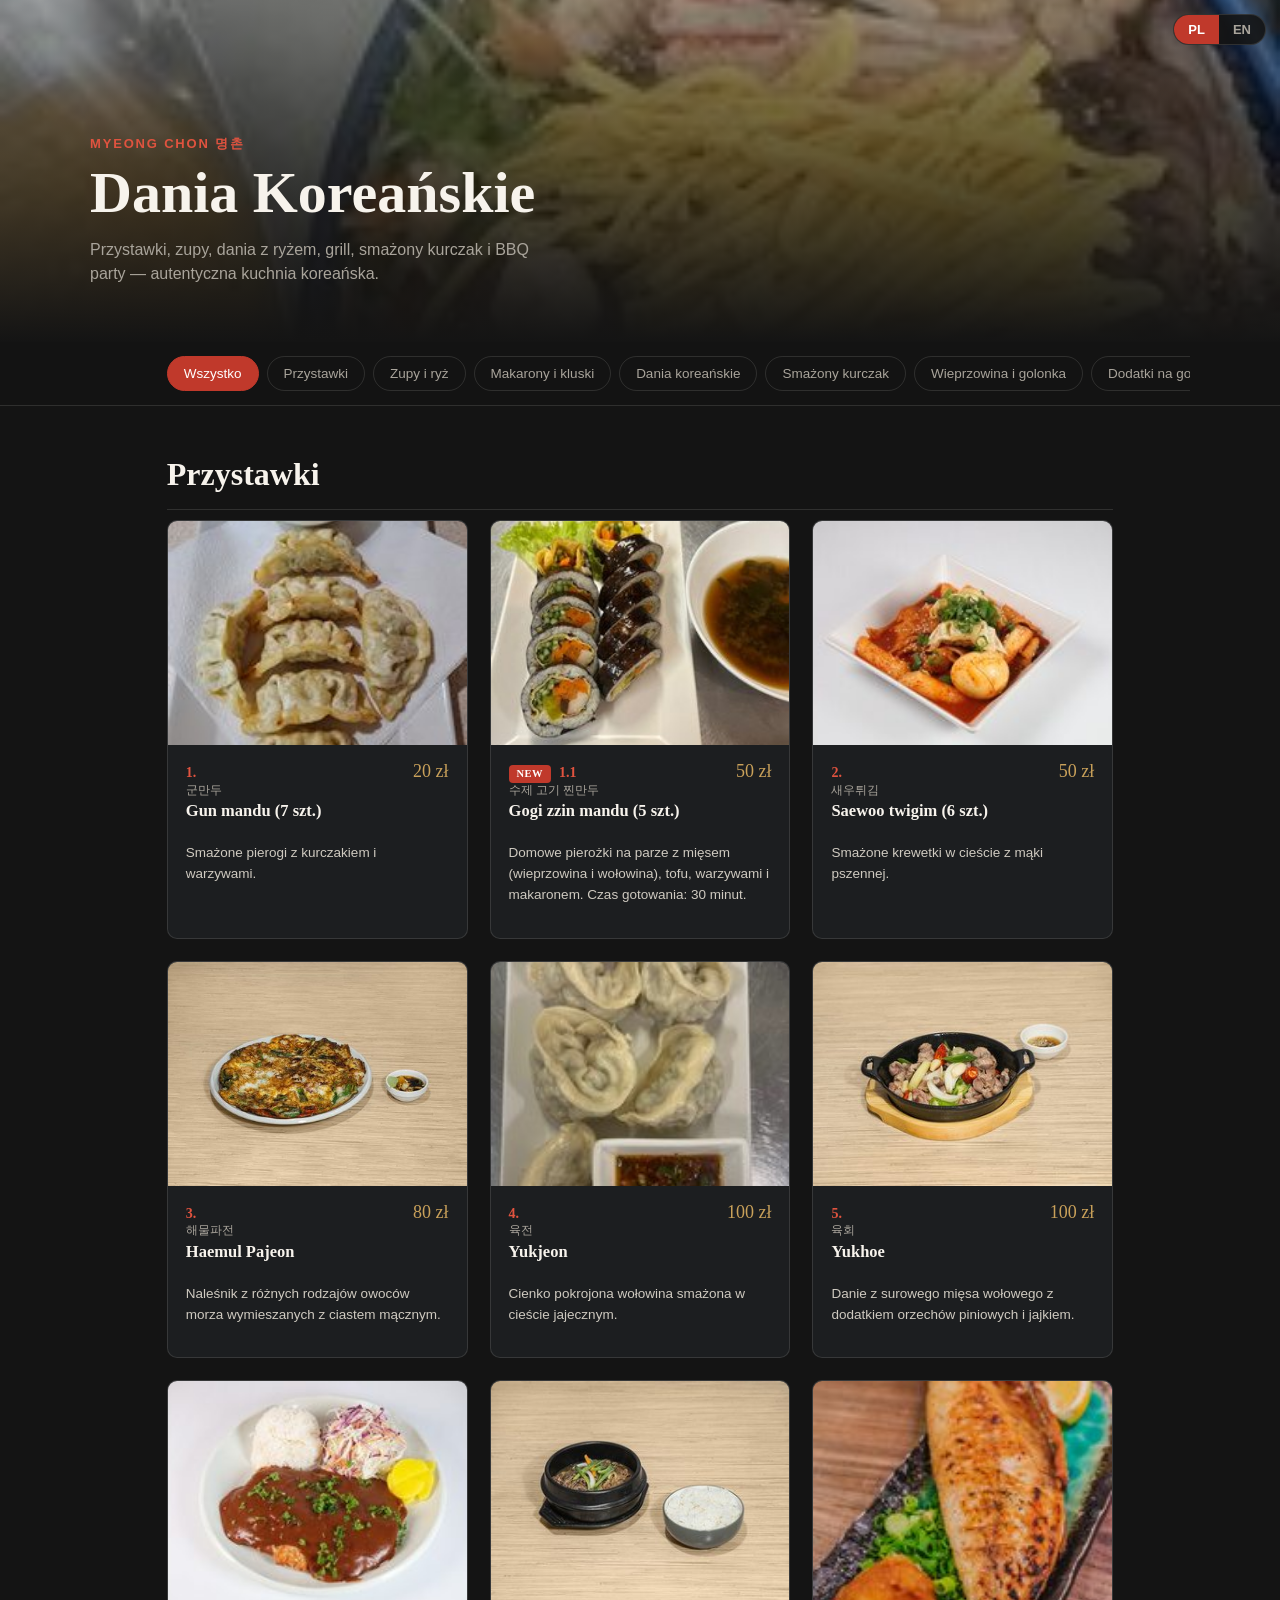
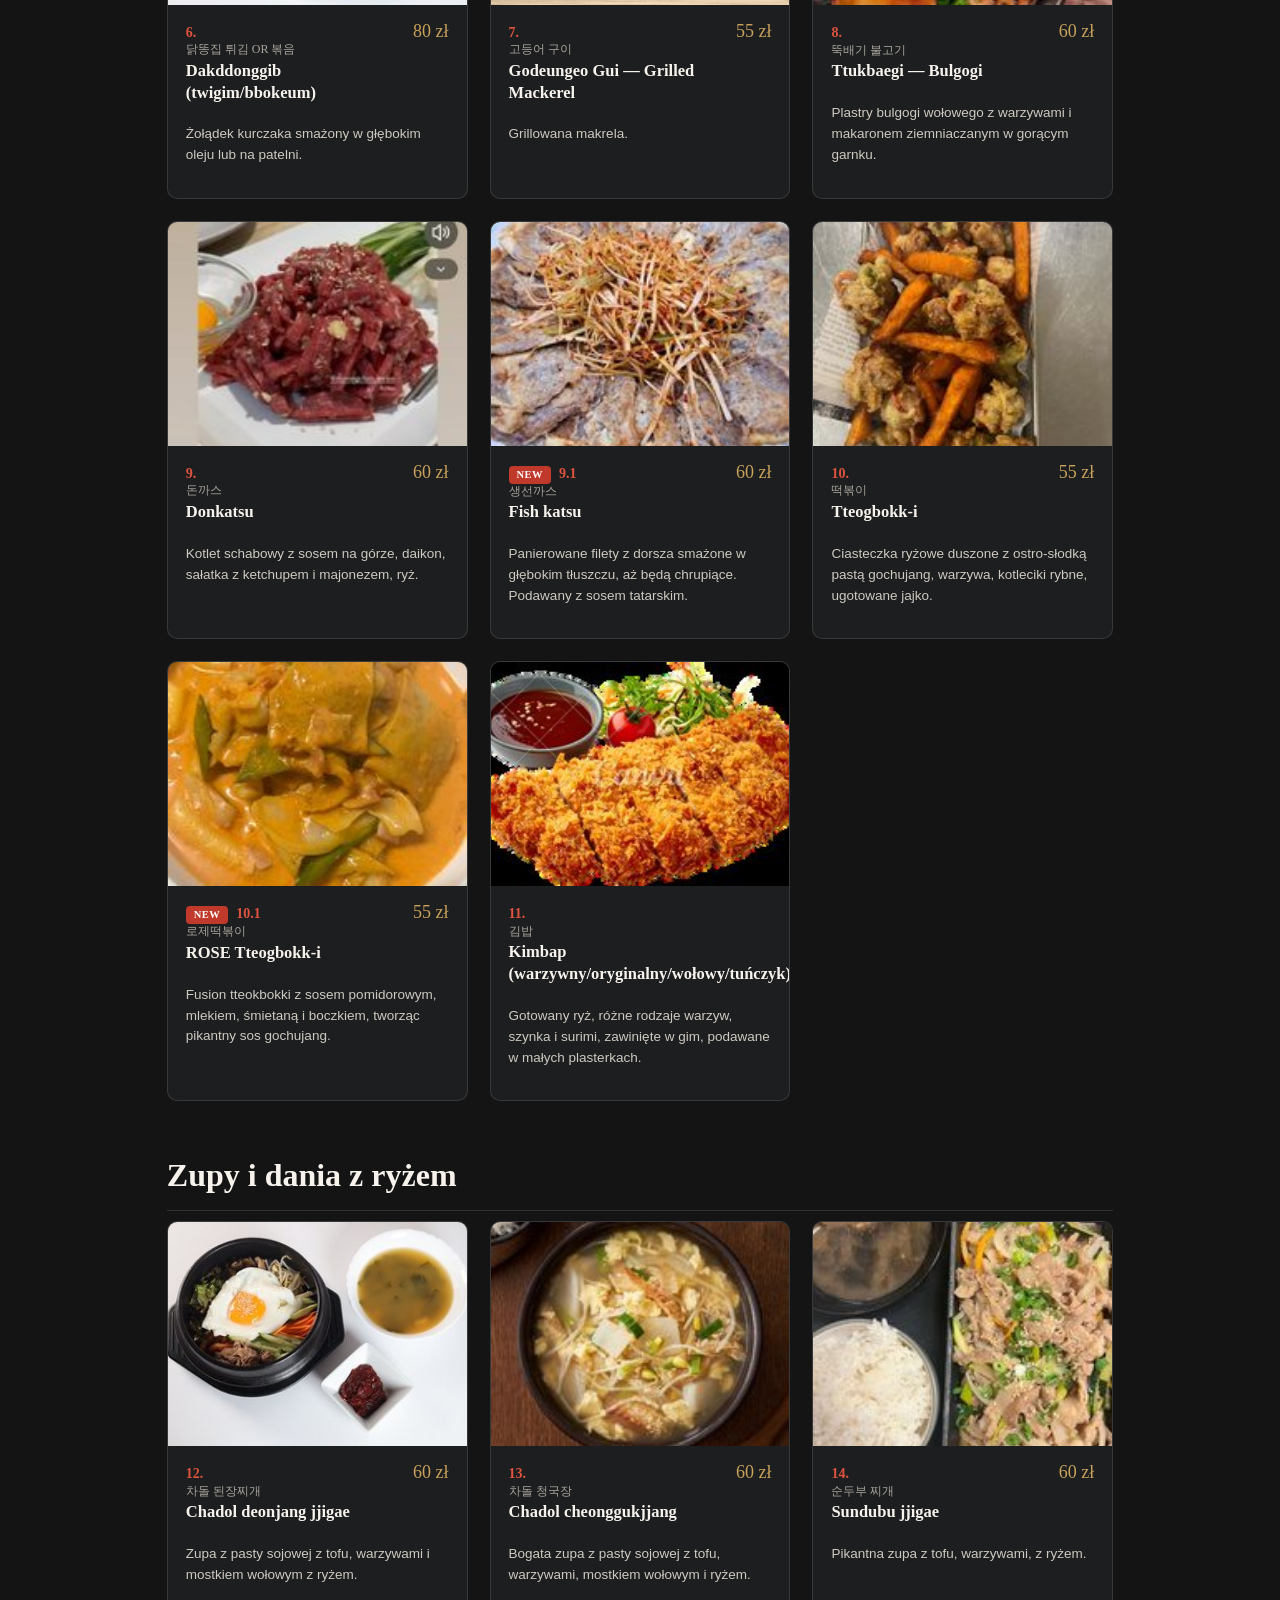
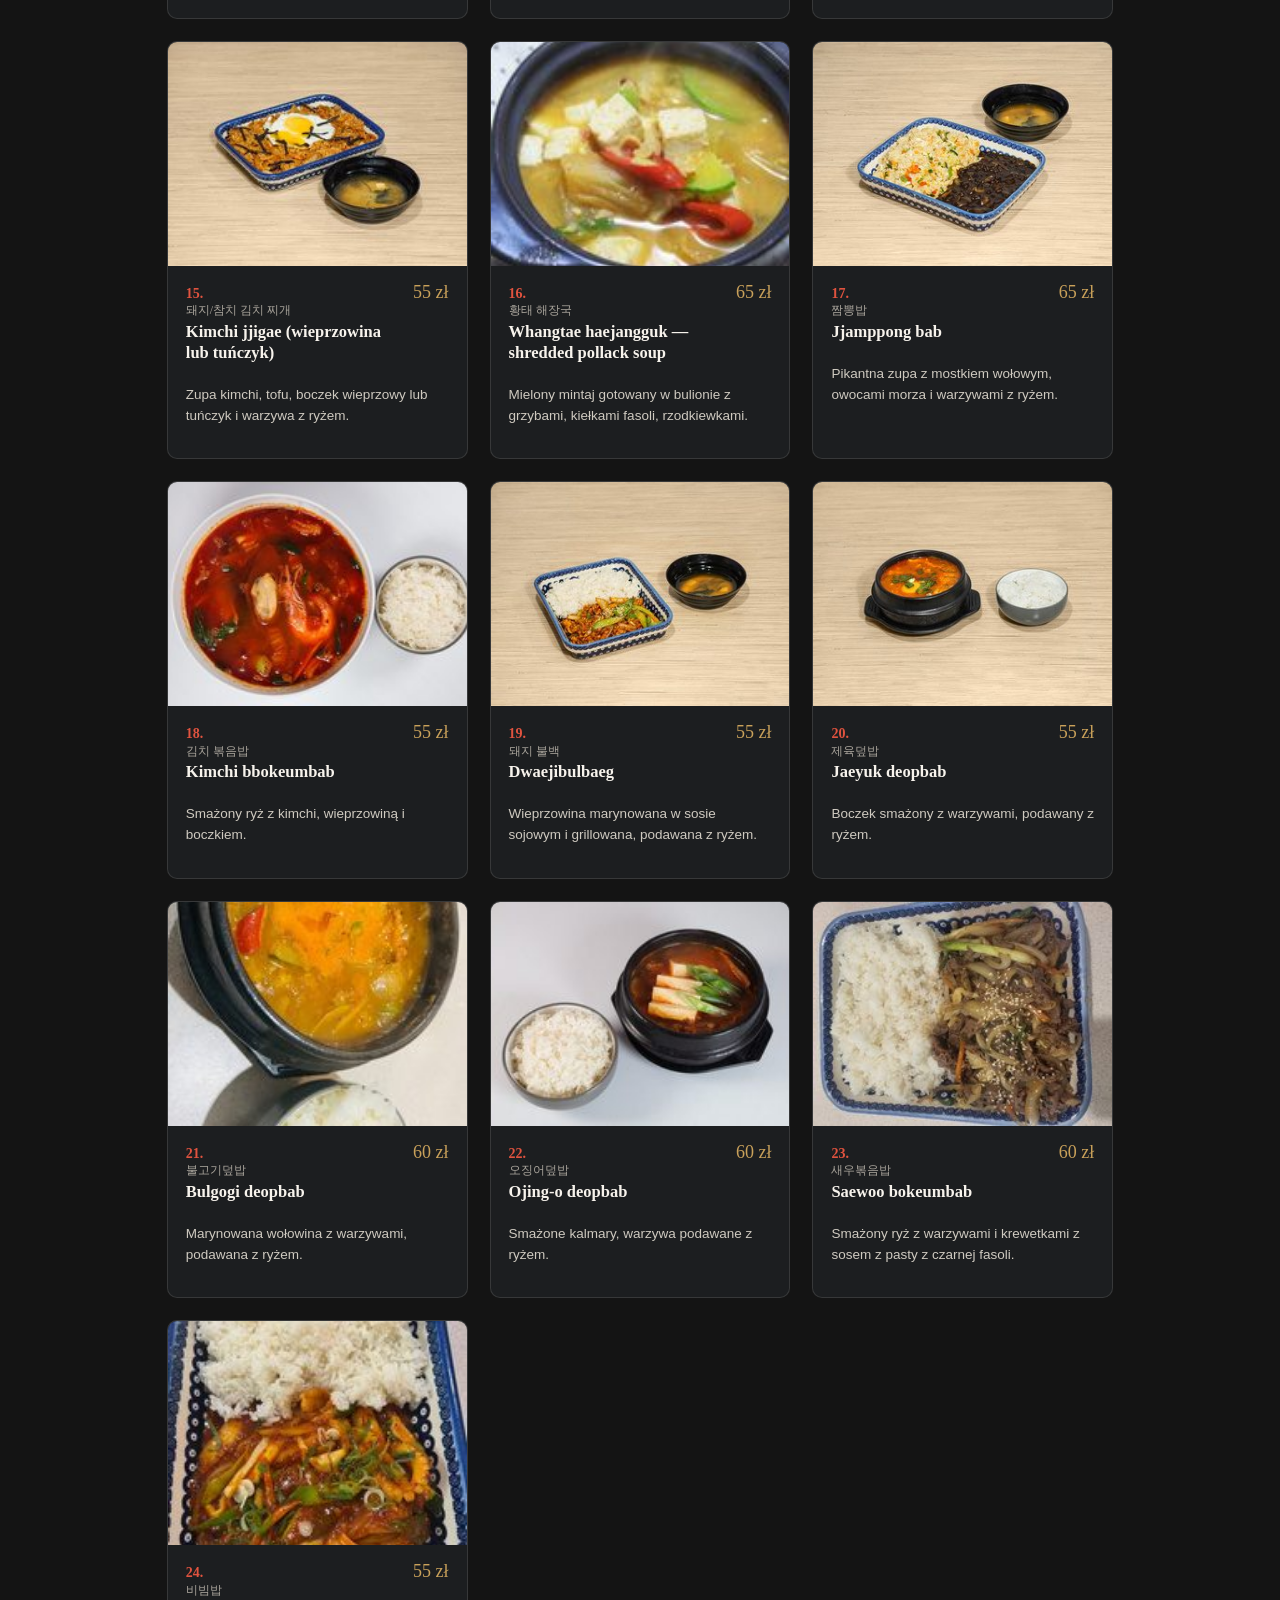
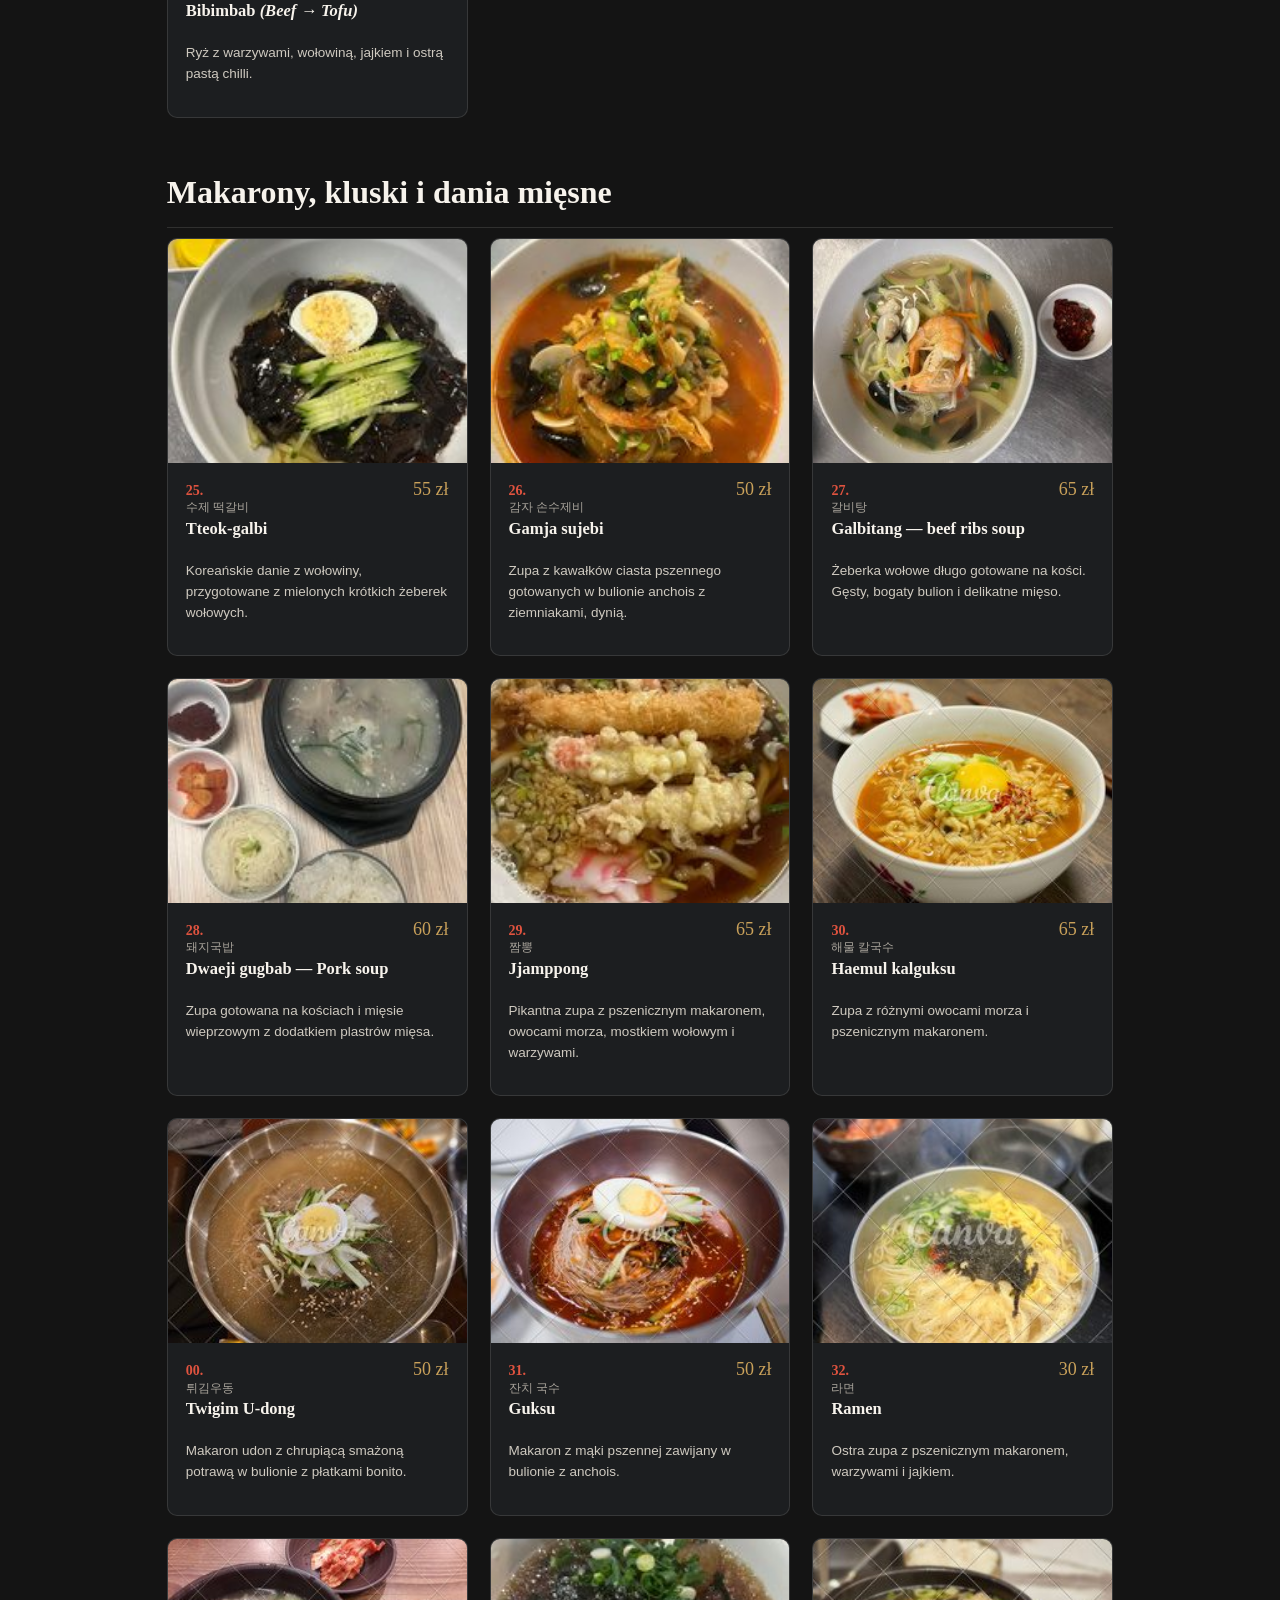
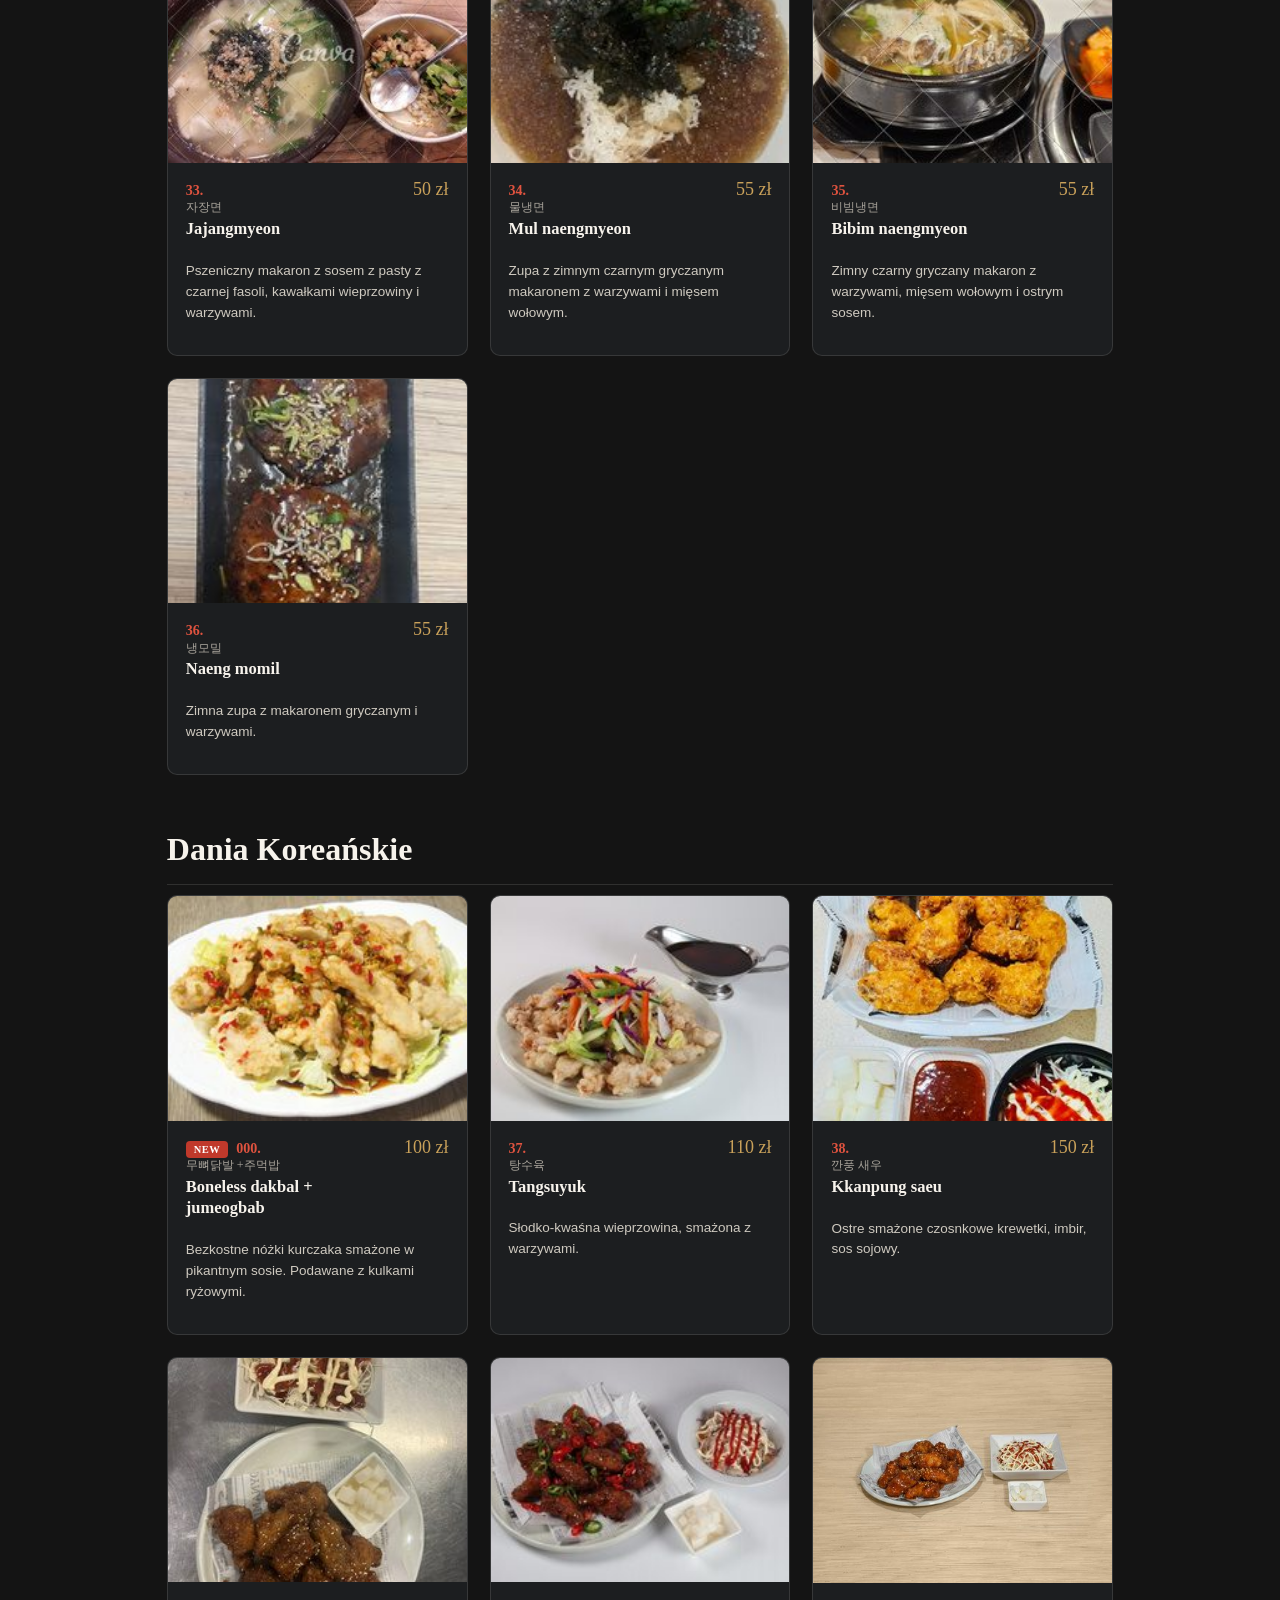
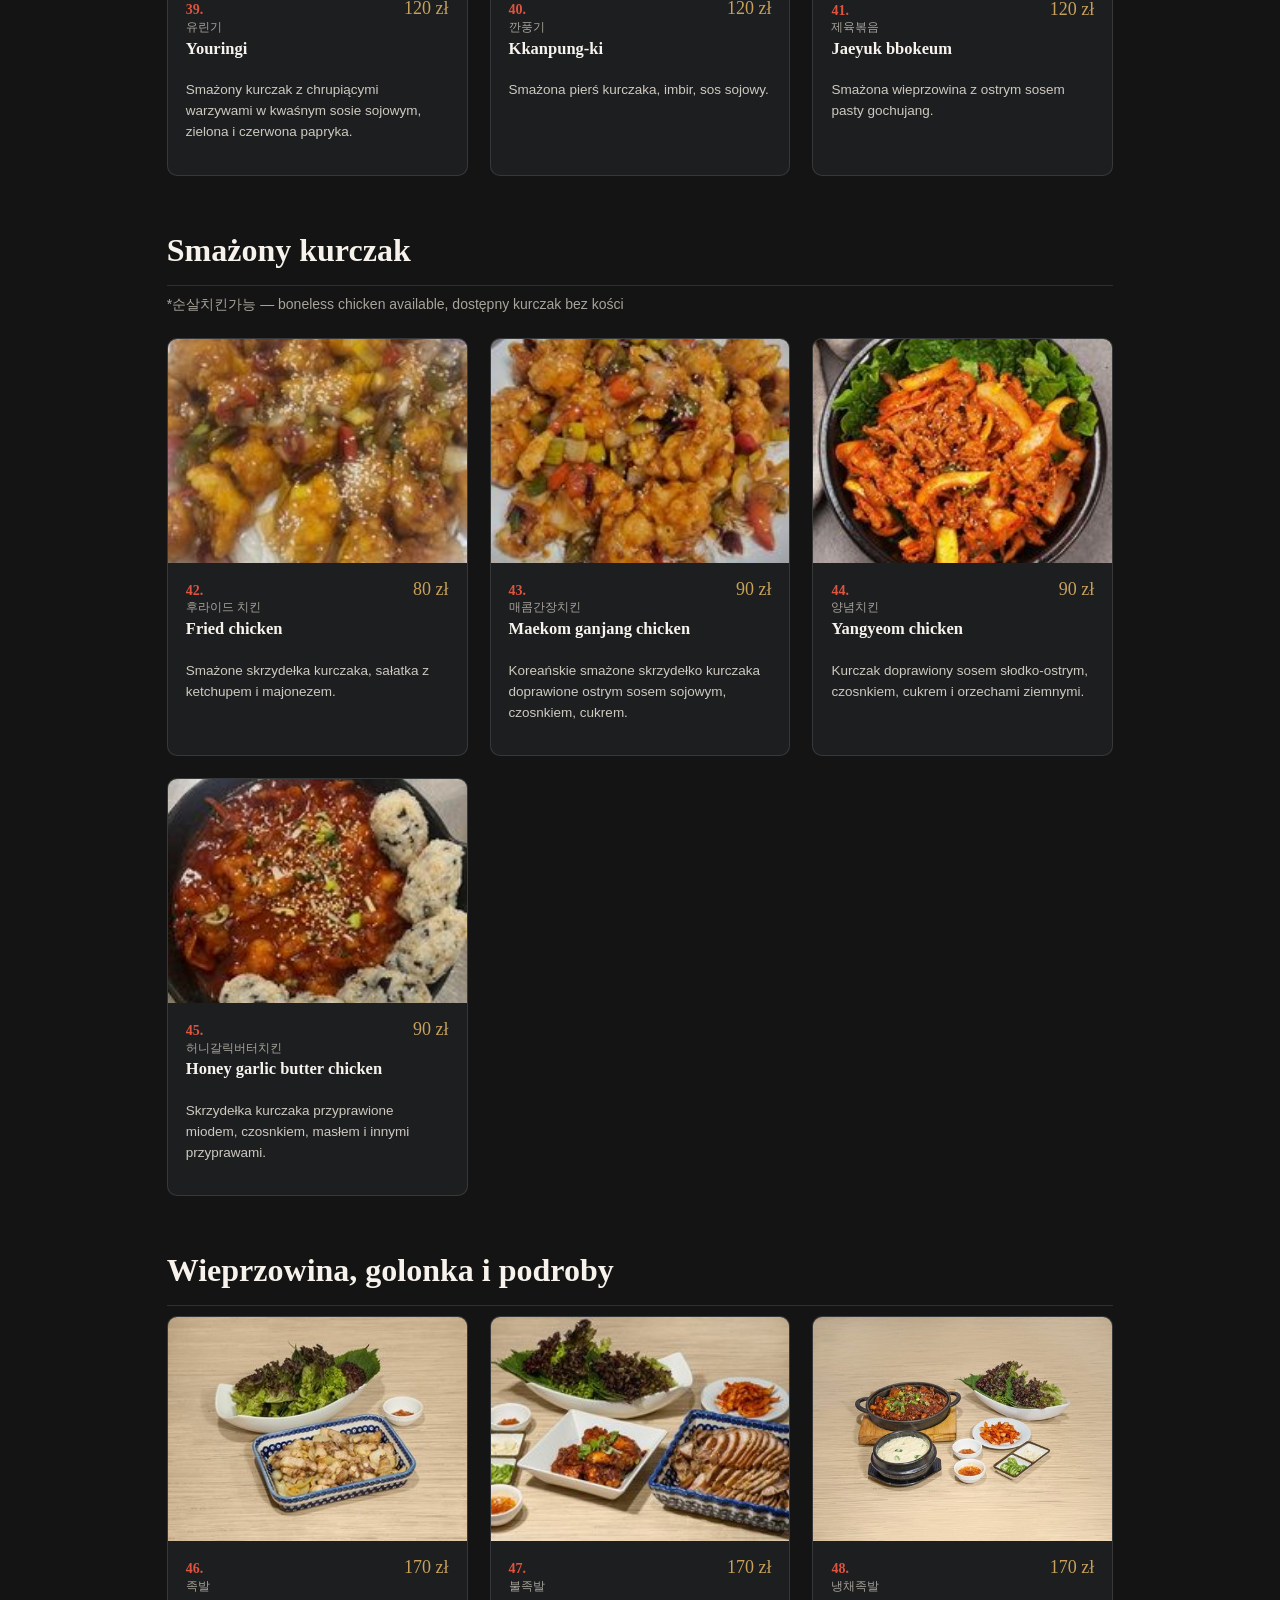
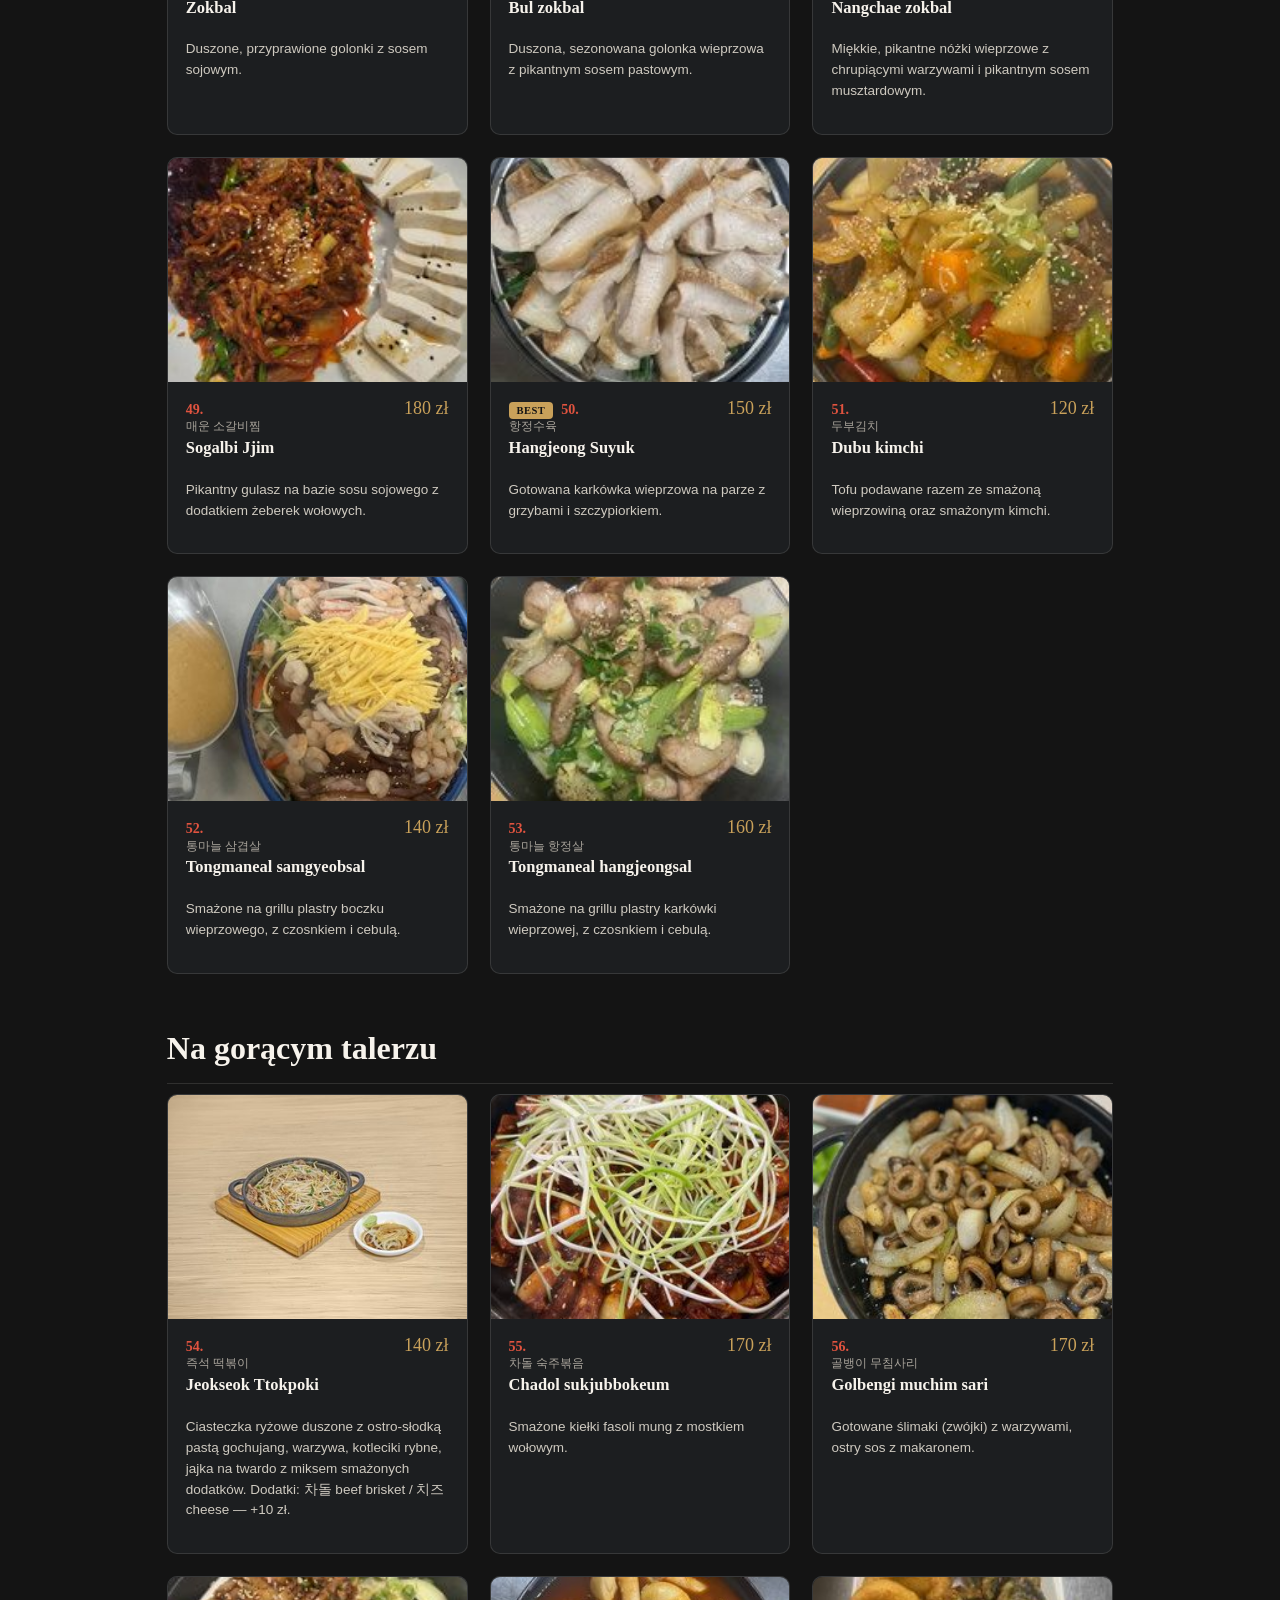
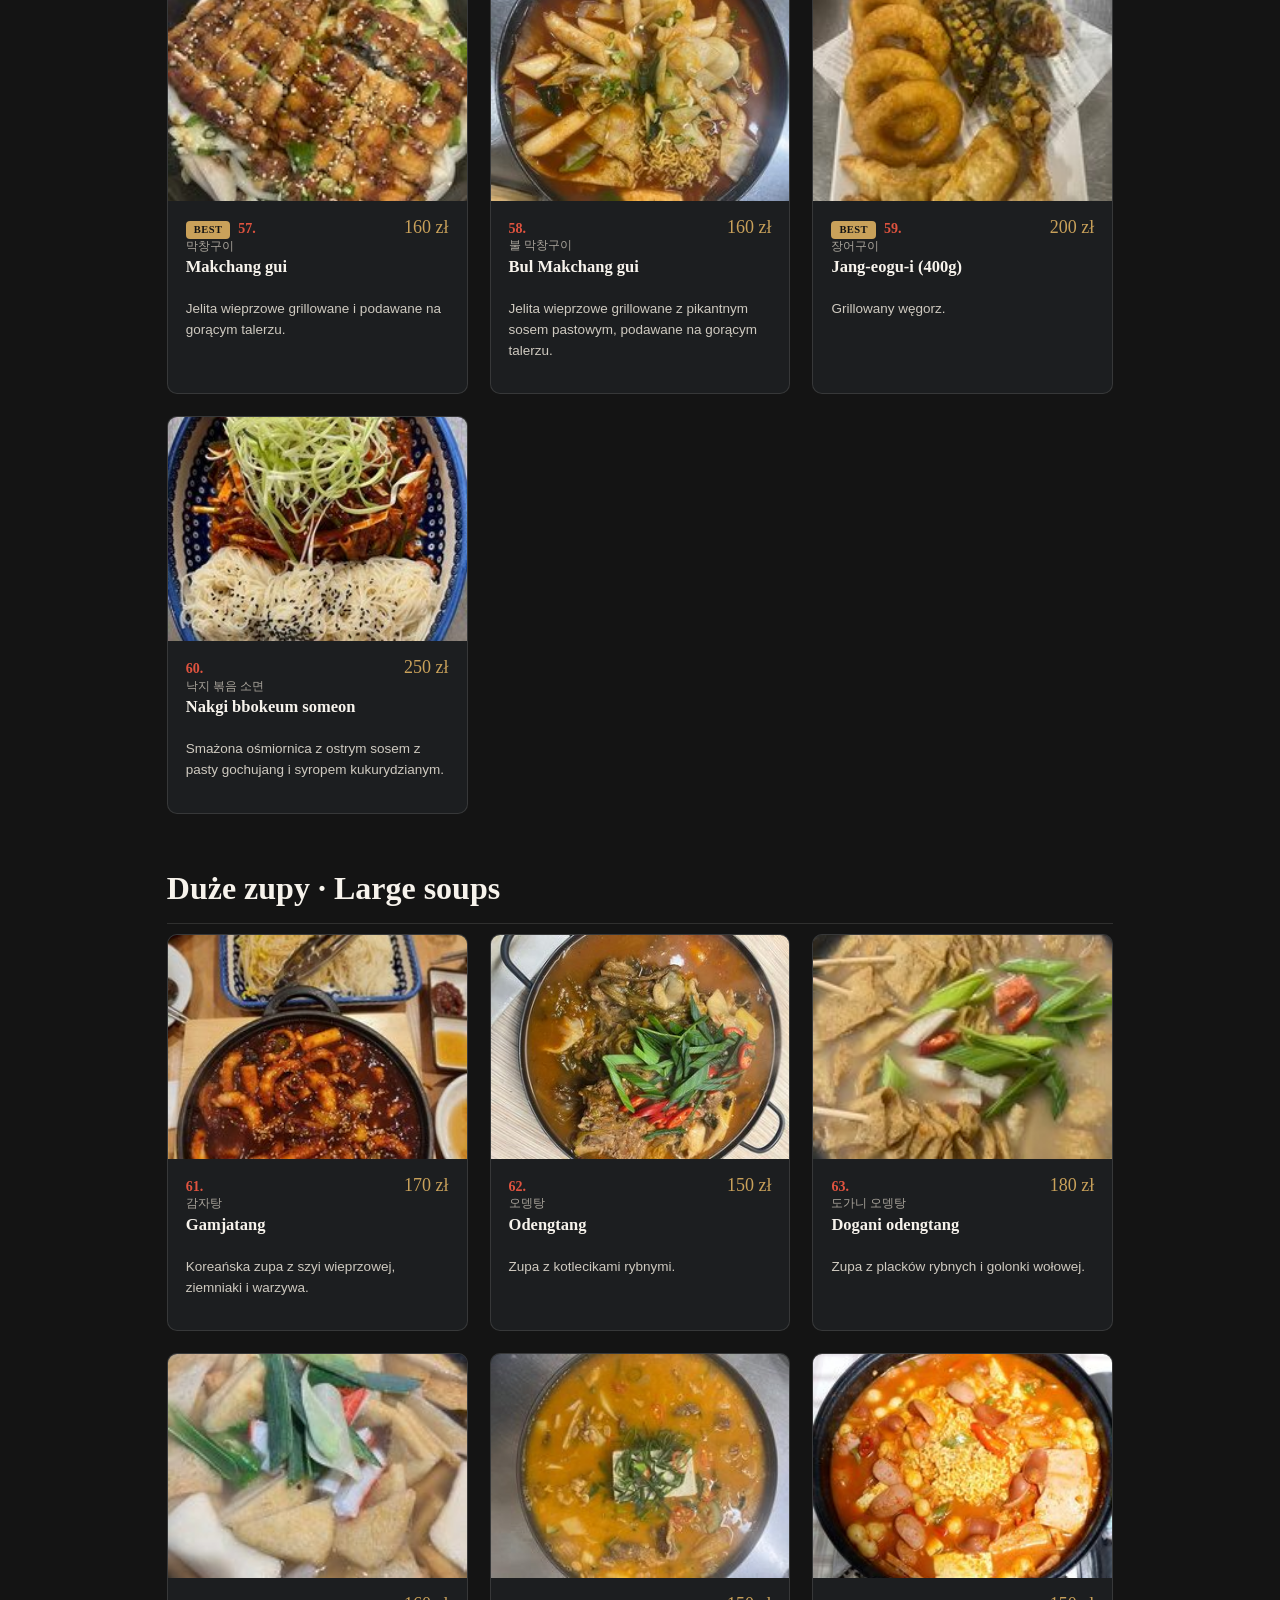
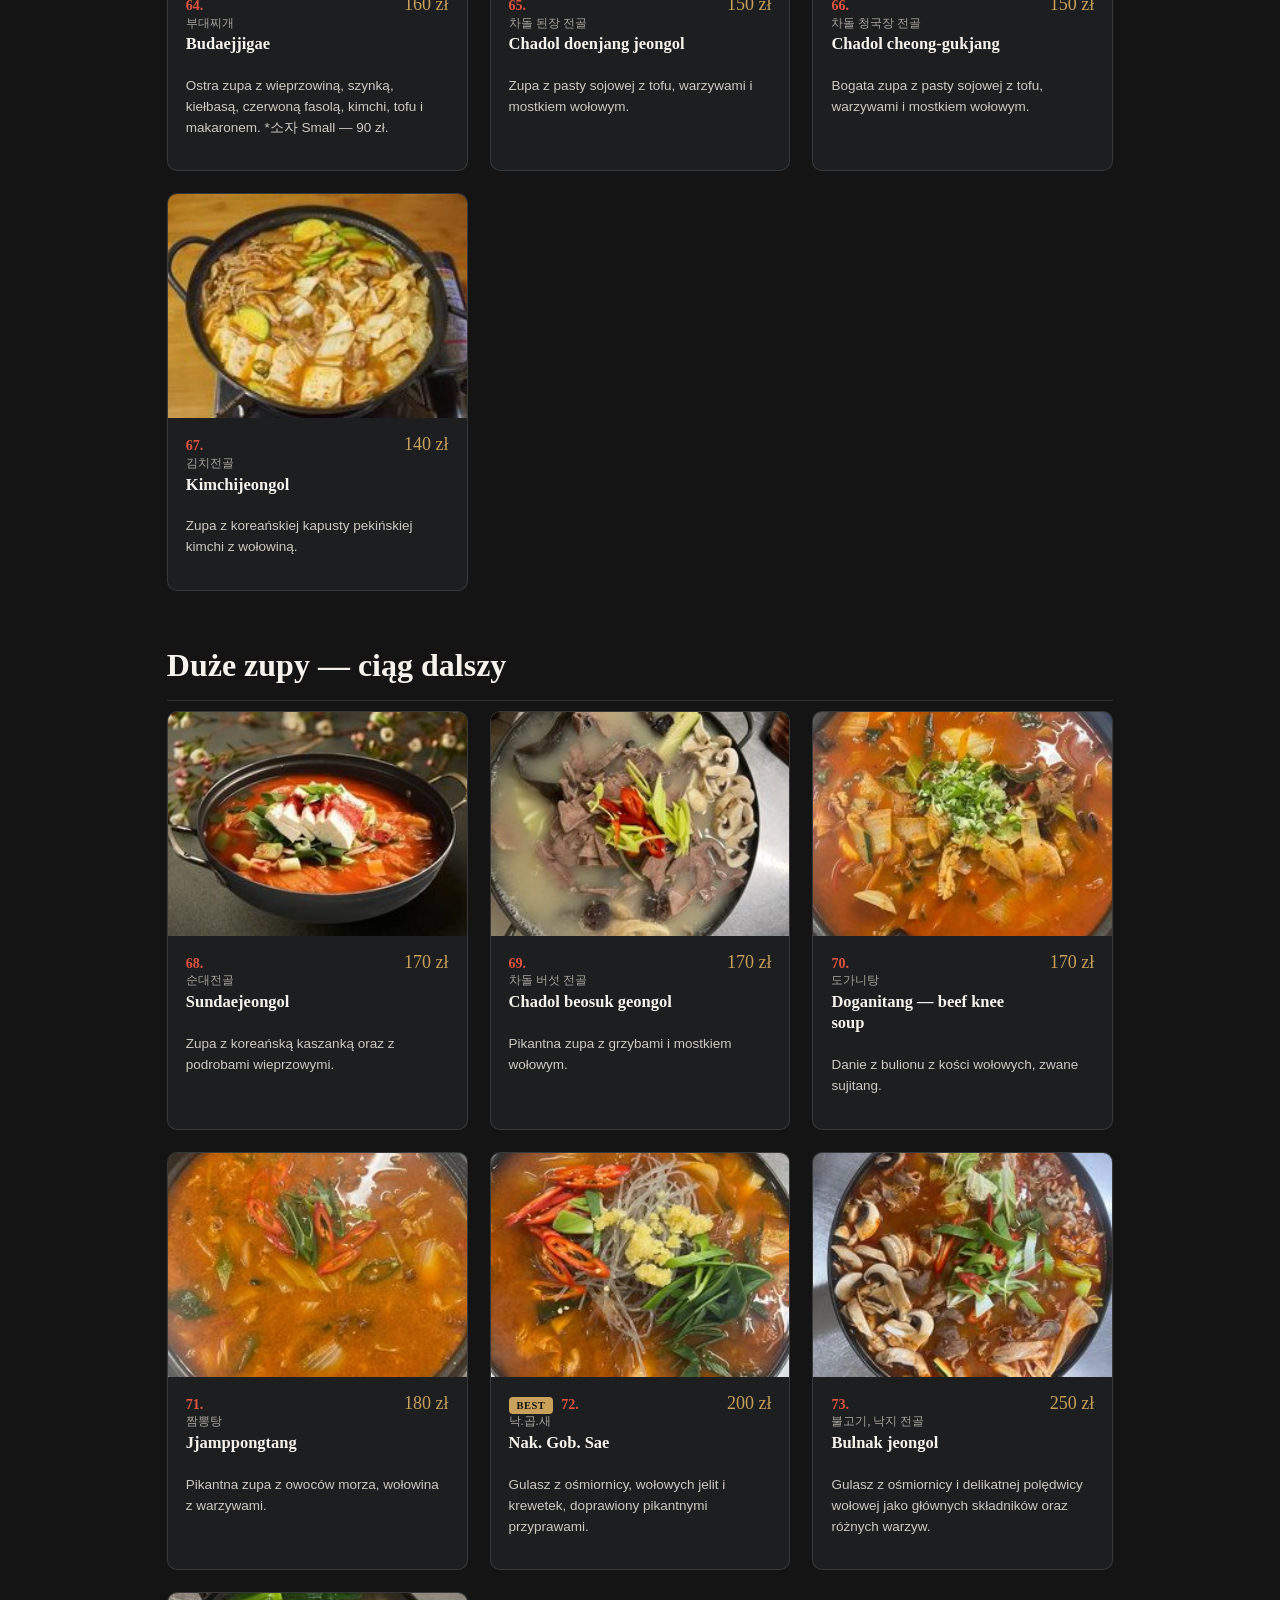
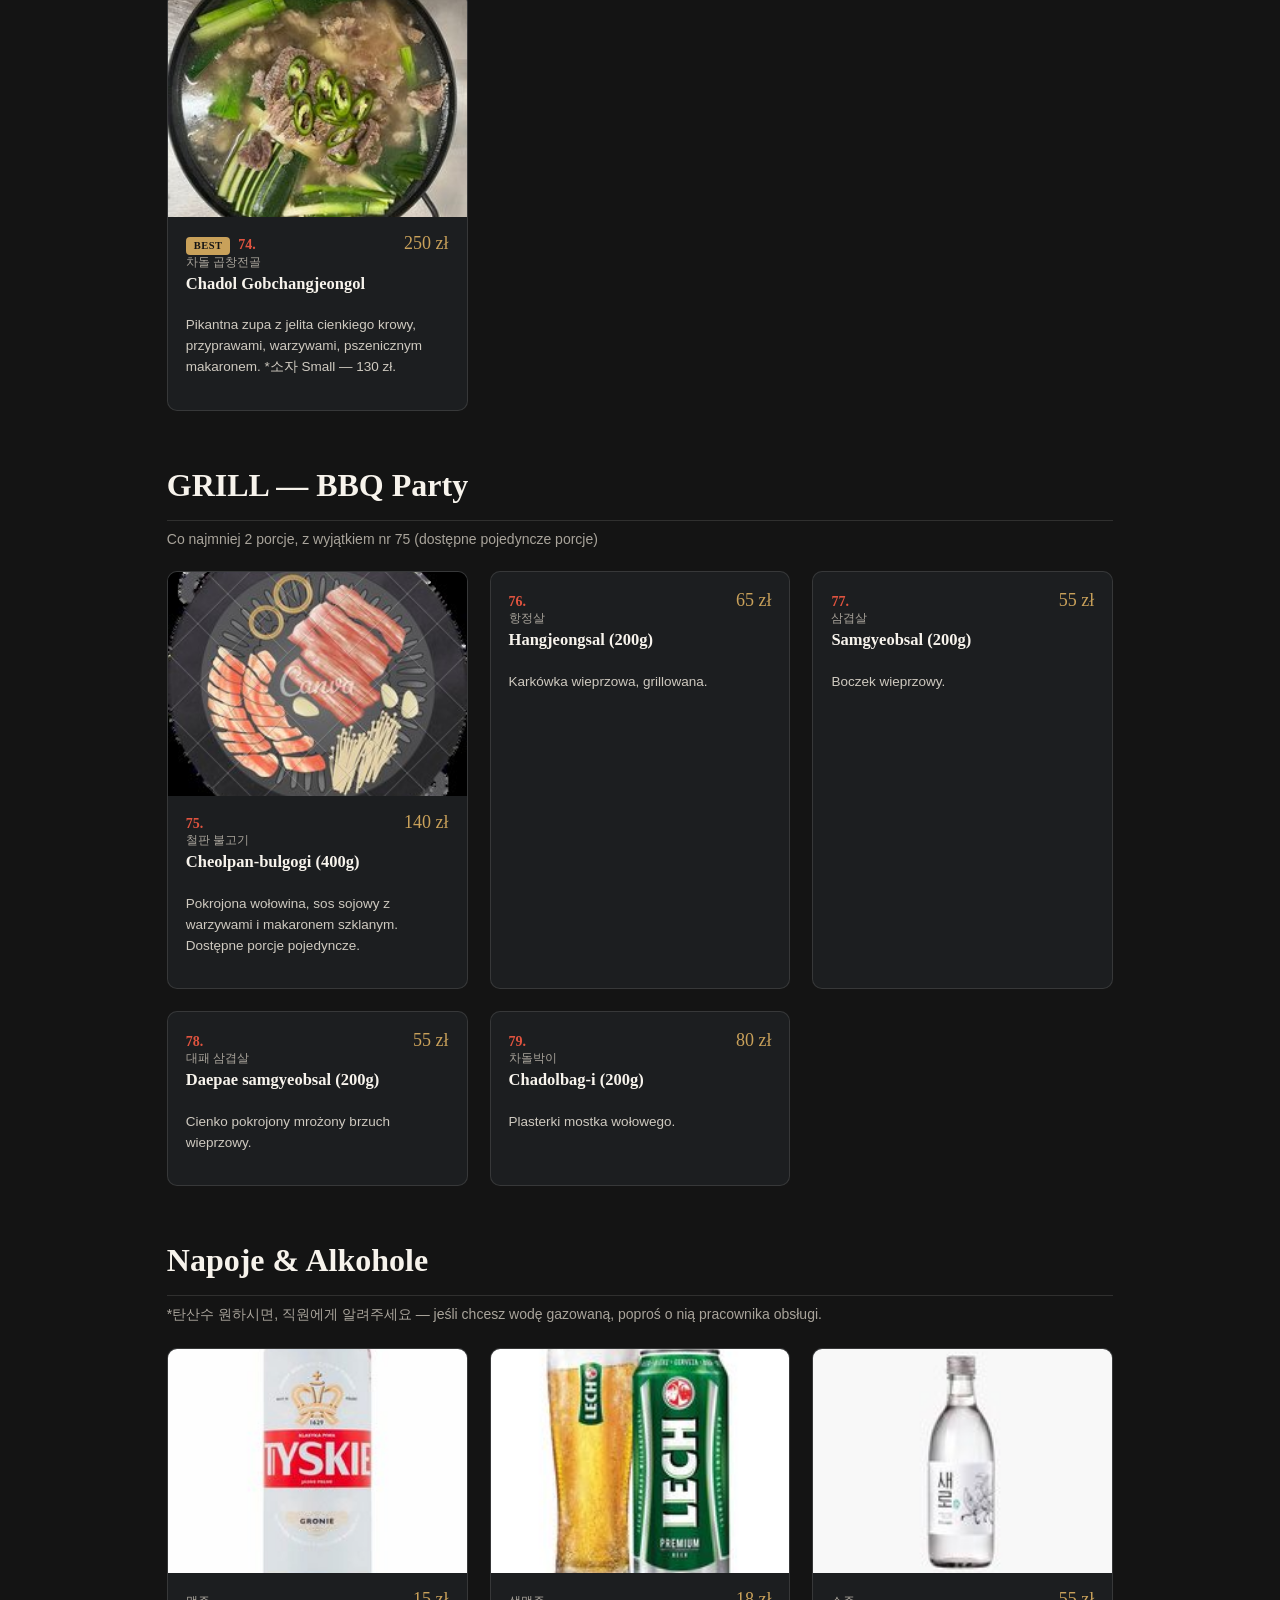
==== commit 76e0536e: "Update dania-menu.html" ====
--- a/dania-menu.html
+++ b/dania-menu.html
@@ -6,610 +6,500 @@
 <title>Dania Koreańskie — Menu — Myeong Chon 명촌</title>
 <meta name="description" content="Dania koreańskie — pełne menu z cenami: przystawki, zupy, ryże, grill, kurczak, duże zupy, BBQ, napoje. Myeong Chon, Wrocław.">
 <style>
-  :root{
-    --ink:#141414;
-    --slate:#1c1e20;
-    --slate-2:#25282b;
-    --paper:#f7f3ec;
-    --red:#c0392b;
-    --red-2:#e0533f;
-    --gold:#c9a15a;
-    --line:rgba(247,243,236,0.12);
-    --muted:#a9a49b;
-  }
-  *{box-sizing:border-box;}
-  html{scroll-behavior:smooth;}
-  body{
-    margin:0;
-    background:var(--ink);
-    color:var(--paper);
-    font-family:'Noto Sans','Helvetica Neue',Arial,sans-serif;
-    -webkit-font-smoothing:antialiased;
-  }
-  h1,h2,h3{font-family:Georgia,'Times New Roman',serif; font-weight:600; margin:0;}
-
-  .hero{
-    position:relative;
-    min-height:38vh;
-    display:flex;
-    align-items:flex-end;
-    background:
-      linear-gradient(180deg, rgba(10,10,10,0.4) 0%, rgba(10,10,10,0.6) 40%, var(--ink) 100%),
-      url('img/dania/samgyeobsal.jpg') center 35%/cover no-repeat;
-    padding:32px 6vw 40px;
-  }
-  .hero-inner{max-width:1100px; margin:0 auto; width:100%;}
-  .eyebrow{color:var(--red-2); letter-spacing:0.14em; font-size:13px; font-weight:600; margin-bottom:10px;}
-  .hero h1{font-size:clamp(30px,5.6vw,58px); line-height:1.05; color:var(--paper);}
-  .hero p{color:var(--muted); max-width:50ch; margin-top:14px; font-size:16px; line-height:1.5;}
-
-  .filters-wrap{
-    position:sticky; top:0; z-index:20;
-    background:rgba(20,20,20,0.94);
-    backdrop-filter:blur(8px);
-    border-bottom:1px solid var(--line);
-  }
-  .filters{
-    max-width:1100px; margin:0 auto; display:flex; gap:8px;
-    overflow-x:auto; padding:14px 6vw; scrollbar-width:none;
-  }
-  .filters::-webkit-scrollbar{display:none;}
-  .filter-btn{
-    flex:0 0 auto; background:transparent; border:1px solid var(--line);
-    color:var(--muted); padding:9px 16px; border-radius:999px;
-    font-size:13.5px; cursor:pointer; white-space:nowrap; transition:all .18s ease;
-  }
-  .filter-btn:hover{border-color:var(--red-2); color:var(--paper);}
-  .filter-btn.active{background:var(--red); border-color:var(--red); color:#fff;}
-
-  main{max-width:1100px; margin:0 auto; padding:10px 6vw 80px;}
-  .category{padding-top:56px;}
-  .category:first-child{padding-top:40px;}
-  .cat-head{
-    display:flex; align-items:baseline; gap:16px; margin-bottom:10px;
-    border-bottom:1px solid var(--line); padding-bottom:16px;
-  }
-  .cat-head h2{font-size:clamp(22px,3.2vw,32px); color:var(--paper);}
-  .cat-sub{color:var(--muted); font-size:14px; margin:8px 0 24px;}
-  .cat-note{color:var(--gold); font-size:13px; font-style:italic;}
-
-  .grid{display:grid; grid-template-columns:repeat(auto-fill, minmax(260px,1fr)); gap:22px;}
-
-  .card{
-    background:var(--slate); border:1px solid var(--line); border-radius:10px;
-    overflow:hidden; display:flex; flex-direction:column;
-    transition:transform .2s ease, border-color .2s ease;
-  }
-  .card:hover{transform:translateY(-3px); border-color:rgba(224,83,63,0.4);}
-  .card .photo{aspect-ratio:4/3; overflow:hidden; background:var(--slate-2);}
-  .card .photo img{width:100%; height:100%; object-fit:cover; display:block;}
-  .card-body{padding:16px 18px 18px; display:flex; flex-direction:column; gap:8px; flex:1;}
-  .card-body.no-photo{padding-top:18px;}
-  .card-top{display:flex; justify-content:space-between; align-items:baseline; gap:10px;}
-  .card-top h3{font-size:16.5px; color:var(--paper); line-height:1.3;}
-  .kor{display:block; font-size:12px; color:var(--muted); font-weight:400; margin-bottom:2px;}
-  .num{color:var(--red-2); font-weight:700; margin-right:6px; font-size:14px;}
-  .price{font-family:Georgia,serif; font-size:18px; color:var(--gold); white-space:nowrap; flex:0 0 auto;}
-  .desc{color:var(--muted); font-size:13.5px; line-height:1.55;}
-  .desc .pl{color:#cfcac0;}
-  .tag{
-    display:inline-block; background:var(--red); color:#fff; font-size:10.5px;
-    font-weight:700; letter-spacing:.04em; padding:2px 8px; border-radius:4px; margin-right:8px;
-  }
-  .tag.best{background:var(--gold); color:#141414;}
-
-  footer{text-align:center; padding:40px 6vw 60px; color:var(--muted); font-size:13px; border-top:1px solid var(--line);}
-  .back-link{display:inline-block; margin-top:14px; color:var(--paper);}
-
-  @media (max-width:520px){
-    .grid{grid-template-columns:1fr;}
-    .hero{min-height:32vh; padding:24px 5vw 30px;}
-  }
+:root{
+--ink:#141414;
+--slate:#1c1e20;
+--slate-2:#25282b;
+--paper:#f7f3ec;
+--red:#c0392b;
+--red-2:#e0533f;
+--gold:#c9a15a;
+--line:rgba(247,243,236,0.12);
+--muted:#a9a49b;
+}
+*{box-sizing:border-box;}
+html{scroll-behavior:smooth;}
+body{
+margin:0;
+background:var(--ink);
+color:var(--paper);
+font-family:'Noto Sans','Helvetica Neue',Arial,sans-serif;
+-webkit-font-smoothing:antialiased;
+}
+h1,h2,h3{font-family:Georgia,'Times New Roman',serif; font-weight:600; margin:0;}
+.lang-switch{position:fixed;top:14px;right:14px;z-index:100;display:flex;background:rgba(20,20,20,0.9);border:1px solid var(--line);border-radius:999px;overflow:hidden;}
+.lang-switch button{background:transparent;border:none;color:var(--muted);padding:7px 14px;font-size:13px;cursor:pointer;font-weight:600;font-family:inherit;}
+.lang-switch button.active{background:var(--red);color:#fff;}
+body:not(.lang-en) .en{display:none;}
+body.lang-en .pl{display:none;}
+.hero{
+position:relative;
+min-height:38vh;
+display:flex;
+align-items:flex-end;
+background:
+linear-gradient(180deg, rgba(10,10,10,0.4) 0%, rgba(10,10,10,0.6) 40%, var(--ink) 100%),
+url('img/dania/samgyeobsal.jpg') center 35%/cover no-repeat;
+padding:32px 6vw 40px;
+}
+.hero-inner{max-width:1100px; margin:0 auto; width:100%;}
+.eyebrow{color:var(--red-2); letter-spacing:0.14em; font-size:13px; font-weight:600; margin-bottom:10px;}
+.hero h1{font-size:clamp(30px,5.6vw,58px); line-height:1.05; color:var(--paper);}
+.hero p{color:var(--muted); max-width:50ch; margin-top:14px; font-size:16px; line-height:1.5;}
+.filters-wrap{
+position:sticky; top:0; z-index:20;
+background:rgba(20,20,20,0.94);
+backdrop-filter:blur(8px);
+border-bottom:1px solid var(--line);
+}
+.filters{
+max-width:1100px; margin:0 auto; display:flex; gap:8px;
+overflow-x:auto; padding:14px 6vw; scrollbar-width:none;
+}
+.filters::-webkit-scrollbar{display:none;}
+.filter-btn{
+flex:0 0 auto; background:transparent; border:1px solid var(--line);
+color:var(--muted); padding:9px 16px; border-radius:999px;
+font-size:13.5px; cursor:pointer; white-space:nowrap; transition:all .18s ease;
+}
+.filter-btn:hover{border-color:var(--red-2); color:var(--paper);}
+.filter-btn.active{background:var(--red); border-color:var(--red); color:#fff;}
+main{max-width:1100px; margin:0 auto; padding:10px 6vw 80px;}
+.category{padding-top:56px;}
+.category:first-child{padding-top:40px;}
+.cat-head{
+display:flex; align-items:baseline; gap:16px; margin-bottom:10px;
+border-bottom:1px solid var(--line); padding-bottom:16px;
+}
+.cat-head h2{font-size:clamp(22px,3.2vw,32px); color:var(--paper);}
+.cat-sub{color:var(--muted); font-size:14px; margin:8px 0 24px;}
+.cat-note{color:var(--gold); font-size:13px; font-style:italic;}
+.grid{display:grid; grid-template-columns:repeat(auto-fill, minmax(260px,1fr)); gap:22px;}
+.card{
+background:var(--slate); border:1px solid var(--line); border-radius:10px;
+overflow:hidden; display:flex; flex-direction:column;
+transition:transform .2s ease, border-color .2s ease;
+}
+.card:hover{transform:translateY(-3px); border-color:rgba(224,83,63,0.4);}
+.card .photo{aspect-ratio:4/3; overflow:hidden; background:var(--slate-2);}
+.card .photo img{width:100%; height:100%; object-fit:cover; display:block;}
+.card-body{padding:16px 18px 18px; display:flex; flex-direction:column; gap:8px; flex:1;}
+.card-body.no-photo{padding-top:18px;}
+.card-top{display:flex; justify-content:space-between; align-items:baseline; gap:10px;}
+.card-top h3{font-size:16.5px; color:var(--paper); line-height:1.3;}
+.kor{display:block; font-size:12px; color:var(--muted); font-weight:400; margin-bottom:2px;}
+.num{color:var(--red-2); font-weight:700; margin-right:6px; font-size:14px;}
+.price{font-family:Georgia,serif; font-size:18px; color:var(--gold); white-space:nowrap; flex:0 0 auto;}
+.desc{color:var(--muted); font-size:13.5px; line-height:1.55;}
+.desc .pl{color:#cfcac0;}
+.desc .en{color:#cfcac0;}
+.tag{
+display:inline-block; background:var(--red); color:#fff; font-size:10.5px;
+font-weight:700; letter-spacing:.04em; padding:2px 8px; border-radius:4px; margin-right:8px;
+}
+.tag.best{background:var(--gold); color:#141414;}
+footer{text-align:center; padding:40px 6vw 60px; color:var(--muted); font-size:13px; border-top:1px solid var(--line);}
+.back-link{display:inline-block; margin-top:14px; color:var(--paper);}
+@media (max-width:520px){
+.grid{grid-template-columns:1fr;}
+.hero{min-height:32vh; padding:24px 5vw 30px;}
+}
 </style>
 </head>
 <body>
-
+<div class="lang-switch"><button data-lang="pl" type="button">PL</button><button data-lang="en" type="button">EN</button></div>
 <header class="hero">
-  <div class="hero-inner">
-    <div class="eyebrow">MYEONG CHON 명촌</div>
-    <h1>Dania Koreańskie</h1>
-    <p>Przystawki, zupy, dania z ryżem, grill, smażony kurczak i BBQ party — autentyczna kuchnia koreańska.</p>
-  </div>
+<div class="hero-inner">
+<div class="eyebrow">MYEONG CHON 명촌</div>
+<h1><span class="pl">Dania Koreańskie</span><span class="en">Korean Dishes</span></h1>
+<p><span class="pl">Przystawki, zupy, dania z ryżem, grill, smażony kurczak i BBQ party — autentyczna kuchnia koreańska.</span><span class="en">Appetizers, soups, rice dishes, grill, fried chicken and BBQ party — authentic Korean cuisine.</span></p>
+</div>
 </header>
-
 <div class="filters-wrap">
-  <nav class="filters" id="filters">
-    <button class="filter-btn active" data-target="all">Wszystko</button>
-    <button class="filter-btn" data-target="przystawki">Przystawki</button>
-    <button class="filter-btn" data-target="zupyryz">Zupy i ryż</button>
-    <button class="filter-btn" data-target="makarony">Makarony i kluski</button>
-    <button class="filter-btn" data-target="koreanskie">Dania koreańskie</button>
-    <button class="filter-btn" data-target="kurczak">Smażony kurczak</button>
-    <button class="filter-btn" data-target="wieprzowina">Wieprzowina i golonka</button>
-    <button class="filter-btn" data-target="dodatki">Dodatki na gorąco</button>
-    <button class="filter-btn" data-target="duzezupy">Duże zupy</button>
-    <button class="filter-btn" data-target="duzezupy2">Duże zupy II</button>
-    <button class="filter-btn" data-target="grill">Grill / BBQ</button>
-    <button class="filter-btn" data-target="napoje">Napoje i alkohole</button>
-  </nav>
-</div>
-
+<nav class="filters" id="filters">
+<button class="filter-btn active" data-target="all"><span class="pl">Wszystko</span><span class="en">All</span></button>
+<button class="filter-btn" data-target="przystawki"><span class="pl">Przystawki</span><span class="en">Appetizers</span></button>
+<button class="filter-btn" data-target="zupyryz"><span class="pl">Zupy i ryż</span><span class="en">Soups &amp; Rice</span></button>
+<button class="filter-btn" data-target="makarony"><span class="pl">Makarony i kluski</span><span class="en">Noodles &amp; Dumplings</span></button>
+<button class="filter-btn" data-target="koreanskie"><span class="pl">Dania koreańskie</span><span class="en">Korean Dishes</span></button>
+<button class="filter-btn" data-target="kurczak"><span class="pl">Smażony kurczak</span><span class="en">Fried Chicken</span></button>
+<button class="filter-btn" data-target="wieprzowina"><span class="pl">Wieprzowina i golonka</span><span class="en">Pork &amp; Knuckle</span></button>
+<button class="filter-btn" data-target="dodatki"><span class="pl">Dodatki na gorąco</span><span class="en">Hot Plate Sides</span></button>
+<button class="filter-btn" data-target="duzezupy"><span class="pl">Duże zupy</span><span class="en">Large Soups</span></button>
+<button class="filter-btn" data-target="duzezupy2"><span class="pl">Duże zupy II</span><span class="en">Large Soups II</span></button>
+<button class="filter-btn" data-target="grill">Grill / BBQ</button>
+<button class="filter-btn" data-target="napoje"><span class="pl">Napoje i alkohole</span><span class="en">Drinks &amp; Alcohol</span></button>
+</nav>
+</div>
 <main>
-
-  <!-- PRZYSTAWKI -->
-  <section class="category" id="przystawki">
-    <div class="cat-head"><h2>Przystawki</h2></div>
-    <div class="grid">
-
-      <article class="card"><div class="photo"><img src="img/dania/gunmandu.jpg" alt="Gun mandu" loading="lazy"></div>
-        <div class="card-body"><div class="card-top"><h3><span class="num">1.</span><span class="kor">군만두</span>Gun mandu (7 szt.)</h3><span class="price">20 zł</span></div>
-        <p class="desc"><span class="pl">Smażone pierogi z kurczakiem i warzywami.</span></p></div></article>
-
-      <article class="card"><div class="photo"><img src="img/dania/gogimandu.jpg" alt="Gogi zzin mandu" loading="lazy"></div>
-        <div class="card-body"><div class="card-top"><h3><span class="tag">NEW</span><span class="num">1.1</span><span class="kor">수제 고기 찐만두</span>Gogi zzin mandu (5 szt.)</h3><span class="price">50 zł</span></div>
-        <p class="desc"><span class="pl">Domowe pierożki na parze z mięsem (wieprzowina i wołowina), tofu, warzywami i makaronem. Czas gotowania: 30 minut.</span></p></div></article>
-
-      <article class="card"><div class="photo"><img src="img/dania/saewoo.jpg" alt="Saewoo twigim" loading="lazy"></div>
-        <div class="card-body"><div class="card-top"><h3><span class="num">2.</span><span class="kor">새우튀김</span>Saewoo twigim (6 szt.)</h3><span class="price">50 zł</span></div>
-        <p class="desc"><span class="pl">Smażone krewetki w cieście z mąki pszennej.</span></p></div></article>
-
-      <article class="card"><div class="photo"><img src="img/dania/haemul.jpg" alt="Haemul Pajeon" loading="lazy"></div>
-        <div class="card-body"><div class="card-top"><h3><span class="num">3.</span><span class="kor">해물파전</span>Haemul Pajeon</h3><span class="price">80 zł</span></div>
-        <p class="desc"><span class="pl">Naleśnik z różnych rodzajów owoców morza wymieszanych z ciastem mącznym.</span></p></div></article>
-
-      <article class="card"><div class="photo"><img src="img/dania/yukjeon.jpg" alt="Yukjeon" loading="lazy"></div>
-        <div class="card-body"><div class="card-top"><h3><span class="num">4.</span><span class="kor">육전</span>Yukjeon</h3><span class="price">100 zł</span></div>
-        <p class="desc"><span class="pl">Cienko pokrojona wołowina smażona w cieście jajecznym.</span></p></div></article>
-
-      <article class="card"><div class="photo"><img src="img/dania/yukhoe.jpg" alt="Yukhoe" loading="lazy"></div>
-        <div class="card-body"><div class="card-top"><h3><span class="num">5.</span><span class="kor">육회</span>Yukhoe</h3><span class="price">100 zł</span></div>
-        <p class="desc"><span class="pl">Danie z surowego mięsa wołowego z dodatkiem orzechów piniowych i jajkiem.</span></p></div></article>
-
-      <article class="card"><div class="photo"><img src="img/dania/dakddonggib.jpg" alt="Dakddonggib" loading="lazy"></div>
-        <div class="card-body"><div class="card-top"><h3><span class="num">6.</span><span class="kor">닭똥집 튀김 OR 볶음</span>Dakddonggib (twigim/bbokeum)</h3><span class="price">80 zł</span></div>
-        <p class="desc"><span class="pl">Żołądek kurczaka smażony w głębokim oleju lub na patelni.</span></p></div></article>
-
-      <article class="card"><div class="photo"><img src="img/dania/godeungeo.jpg" alt="Godeungeo Gui" loading="lazy"></div>
-        <div class="card-body"><div class="card-top"><h3><span class="num">7.</span><span class="kor">고등어 구이</span>Godeungeo Gui — Grilled Mackerel</h3><span class="price">55 zł</span></div>
-        <p class="desc"><span class="pl">Grillowana makrela.</span></p></div></article>
-
-      <article class="card"><div class="photo"><img src="img/dania/ttukbaegi.jpg" alt="Ttukbaegi Bulgogi" loading="lazy"></div>
-        <div class="card-body"><div class="card-top"><h3><span class="num">8.</span><span class="kor">뚝배기 불고기</span>Ttukbaegi — Bulgogi</h3><span class="price">60 zł</span></div>
-        <p class="desc"><span class="pl">Plastry bulgogi wołowego z warzywami i makaronem ziemniaczanym w gorącym garnku.</span></p></div></article>
-
-      <article class="card"><div class="photo"><img src="img/dania/donkatsu.jpg" alt="Donkatsu" loading="lazy"></div>
-        <div class="card-body"><div class="card-top"><h3><span class="num">9.</span><span class="kor">돈까스</span>Donkatsu</h3><span class="price">60 zł</span></div>
-        <p class="desc"><span class="pl">Kotlet schabowy z sosem na górze, daikon, sałatka z ketchupem i majonezem, ryż.</span></p></div></article>
-
-      <article class="card"><div class="photo"><img src="img/dania/fishkatsu.jpg" alt="Fish katsu" loading="lazy"></div>
-        <div class="card-body"><div class="card-top"><h3><span class="tag">NEW</span><span class="num">9.1</span><span class="kor">생선까스</span>Fish katsu</h3><span class="price">60 zł</span></div>
-        <p class="desc"><span class="pl">Panierowane filety z dorsza smażone w głębokim tłuszczu, aż będą chrupiące. Podawany z sosem tatarskim.</span></p></div></article>
-
-      <article class="card"><div class="photo"><img src="img/dania/tteogbokki.jpg" alt="Tteogbokk-i" loading="lazy"></div>
-        <div class="card-body"><div class="card-top"><h3><span class="num">10.</span><span class="kor">떡볶이</span>Tteogbokk-i</h3><span class="price">55 zł</span></div>
-        <p class="desc"><span class="pl">Ciasteczka ryżowe duszone z ostro-słodką pastą gochujang, warzywa, kotleciki rybne, ugotowane jajko.</span></p></div></article>
-
-      <article class="card"><div class="photo"><img src="img/dania/rosetteok.jpg" alt="ROSE Tteogbokk-i" loading="lazy"></div>
-        <div class="card-body"><div class="card-top"><h3><span class="tag">NEW</span><span class="num">10.1</span><span class="kor">로제떡볶이</span>ROSE Tteogbokk-i</h3><span class="price">55 zł</span></div>
-        <p class="desc"><span class="pl">Fusion tteokbokki z sosem pomidorowym, mlekiem, śmietaną i boczkiem, tworząc pikantny sos gochujang.</span></p></div></article>
-
-      <article class="card"><div class="photo"><img src="img/dania/kimbap.jpg" alt="Kimbap" loading="lazy"></div>
-        <div class="card-body"><div class="card-top"><h3><span class="num">11.</span><span class="kor">김밥</span>Kimbap (warzywny/oryginalny/wołowy/tuńczyk)</h3><span class="price">35 / 40 zł</span></div>
-        <p class="desc"><span class="pl">Gotowany ryż, różne rodzaje warzyw, szynka i surimi, zawinięte w gim, podawane w małych plasterkach.</span></p></div></article>
-
-    </div>
-  </section>
-
-  <!-- ZUPY I RYZ -->
-  <section class="category" id="zupyryz">
-    <div class="cat-head"><h2>Zupy i dania z ryżem</h2></div>
-    <div class="grid">
-
-      <article class="card"><div class="photo"><img src="img/dania/chadoljjigae.jpg" alt="Chadol deonjang jjigae" loading="lazy"></div>
-        <div class="card-body"><div class="card-top"><h3><span class="num">12.</span><span class="kor">차돌 된장찌개</span>Chadol deonjang jjigae</h3><span class="price">60 zł</span></div>
-        <p class="desc"><span class="pl">Zupa z pasty sojowej z tofu, warzywami i mostkiem wołowym z ryżem.</span></p></div></article>
-
-      <article class="card"><div class="photo"><img src="img/dania/chadolcheong.jpg" alt="Chadol cheonggukjjang" loading="lazy"></div>
-        <div class="card-body"><div class="card-top"><h3><span class="num">13.</span><span class="kor">차돌 청국장</span>Chadol cheonggukjjang</h3><span class="price">60 zł</span></div>
-        <p class="desc"><span class="pl">Bogata zupa z pasty sojowej z tofu, warzywami, mostkiem wołowym i ryżem.</span></p></div></article>
-
-      <article class="card"><div class="photo"><img src="img/dania/sundubu.jpg" alt="Sundubu jjigae" loading="lazy"></div>
-        <div class="card-body"><div class="card-top"><h3><span class="num">14.</span><span class="kor">순두부 찌개</span>Sundubu jjigae</h3><span class="price">60 zł</span></div>
-        <p class="desc"><span class="pl">Pikantna zupa z tofu, warzywami, z ryżem.</span></p></div></article>
-
-      <article class="card"><div class="photo"><img src="img/dania/kimchijjigae.jpg" alt="Kimchi jjigae" loading="lazy"></div>
-        <div class="card-body"><div class="card-top"><h3><span class="num">15.</span><span class="kor">돼지/참치 김치 찌개</span>Kimchi jjigae (wieprzowina lub tuńczyk)</h3><span class="price">55 zł</span></div>
-        <p class="desc"><span class="pl">Zupa kimchi, tofu, boczek wieprzowy lub tuńczyk i warzywa z ryżem.</span></p></div></article>
-
-      <article class="card"><div class="photo"><img src="img/dania/whangtae.jpg" alt="Whangtae haejangguk" loading="lazy"></div>
-        <div class="card-body"><div class="card-top"><h3><span class="num">16.</span><span class="kor">황태 해장국</span>Whangtae haejangguk — shredded pollack soup</h3><span class="price">65 zł</span></div>
-        <p class="desc"><span class="pl">Mielony mintaj gotowany w bulionie z grzybami, kiełkami fasoli, rzodkiewkami.</span></p></div></article>
-
-      <article class="card"><div class="photo"><img src="img/dania/jjamppongbab.jpg" alt="Jjamppong bab" loading="lazy"></div>
-        <div class="card-body"><div class="card-top"><h3><span class="num">17.</span><span class="kor">짬뽕밥</span>Jjamppong bab</h3><span class="price">65 zł</span></div>
-        <p class="desc"><span class="pl">Pikantna zupa z mostkiem wołowym, owocami morza i warzywami z ryżem.</span></p></div></article>
-
-      <article class="card"><div class="photo"><img src="img/dania/kimchibokeumbab.jpg" alt="Kimchi bbokeumbab" loading="lazy"></div>
-        <div class="card-body"><div class="card-top"><h3><span class="num">18.</span><span class="kor">김치 볶음밥</span>Kimchi bbokeumbab</h3><span class="price">55 zł</span></div>
-        <p class="desc"><span class="pl">Smażony ryż z kimchi, wieprzowiną i boczkiem.</span></p></div></article>
-
-      <article class="card"><div class="photo"><img src="img/dania/dwaejibulbaeg.jpg" alt="Dwaejibulbaeg" loading="lazy"></div>
-        <div class="card-body"><div class="card-top"><h3><span class="num">19.</span><span class="kor">돼지 불백</span>Dwaejibulbaeg</h3><span class="price">55 zł</span></div>
-        <p class="desc"><span class="pl">Wieprzowina marynowana w sosie sojowym i grillowana, podawana z ryżem.</span></p></div></article>
-
-      <article class="card"><div class="photo"><img src="img/dania/jaeyukdeopbab.jpg" alt="Jaeyuk deopbab" loading="lazy"></div>
-        <div class="card-body"><div class="card-top"><h3><span class="num">20.</span><span class="kor">제육덮밥</span>Jaeyuk deopbab</h3><span class="price">55 zł</span></div>
-        <p class="desc"><span class="pl">Boczek smażony z warzywami, podawany z ryżem.</span></p></div></article>
-
-      <article class="card"><div class="photo"><img src="img/dania/bulgogideopbab.jpg" alt="Bulgogi deopbab" loading="lazy"></div>
-        <div class="card-body"><div class="card-top"><h3><span class="num">21.</span><span class="kor">불고기덮밥</span>Bulgogi deopbab</h3><span class="price">60 zł</span></div>
-        <p class="desc"><span class="pl">Marynowana wołowina z warzywami, podawana z ryżem.</span></p></div></article>
-
-      <article class="card"><div class="photo"><img src="img/dania/ojingodeopbab.jpg" alt="Ojing-o deopbab" loading="lazy"></div>
-        <div class="card-body"><div class="card-top"><h3><span class="num">22.</span><span class="kor">오징어덮밥</span>Ojing-o deopbab</h3><span class="price">60 zł</span></div>
-        <p class="desc"><span class="pl">Smażone kalmary, warzywa podawane z ryżem.</span></p></div></article>
-
-      <article class="card"><div class="photo"><img src="img/dania/saewoobokeumbab.jpg" alt="Saewoo bokeumbab" loading="lazy"></div>
-        <div class="card-body"><div class="card-top"><h3><span class="num">23.</span><span class="kor">새우볶음밥</span>Saewoo bokeumbab</h3><span class="price">60 zł</span></div>
-        <p class="desc"><span class="pl">Smażony ryż z warzywami i krewetkami z sosem z pasty z czarnej fasoli.</span></p></div></article>
-
-      <article class="card"><div class="photo"><img src="img/dania/bibimbab.jpg" alt="Bibimbab" loading="lazy"></div>
-        <div class="card-body"><div class="card-top"><h3><span class="num">24.</span><span class="kor">비빔밥</span>Bibimbab <em>(Beef → Tofu)</em></h3><span class="price">55 zł</span></div>
-        <p class="desc"><span class="pl">Ryż z warzywami, wołowiną, jajkiem i ostrą pastą chilli.</span></p></div></article>
-
-    </div>
-  </section>
-
-  <!-- MAKARONY -->
-  <section class="category" id="makarony">
-    <div class="cat-head"><h2>Makarony, kluski i dania mięsne</h2></div>
-    <div class="grid">
-
-      <article class="card"><div class="photo"><img src="img/dania/tteokgalbi.jpg" alt="Tteok-galbi" loading="lazy"></div>
-        <div class="card-body"><div class="card-top"><h3><span class="num">25.</span><span class="kor">수제 떡갈비</span>Tteok-galbi</h3><span class="price">55 zł</span></div>
-        <p class="desc"><span class="pl">Koreańskie danie z wołowiny, przygotowane z mielonych krótkich żeberek wołowych.</span></p></div></article>
-
-      <article class="card"><div class="photo"><img src="img/dania/gamjasujebi.jpg" alt="Gamja sujebi" loading="lazy"></div>
-        <div class="card-body"><div class="card-top"><h3><span class="num">26.</span><span class="kor">감자 손수제비</span>Gamja sujebi</h3><span class="price">50 zł</span></div>
-        <p class="desc"><span class="pl">Zupa z kawałków ciasta pszennego gotowanych w bulionie anchois z ziemniakami, dynią.</span></p></div></article>
-
-      <article class="card"><div class="photo"><img src="img/dania/galbitang.jpg" alt="Galbitang" loading="lazy"></div>
-        <div class="card-body"><div class="card-top"><h3><span class="num">27.</span><span class="kor">갈비탕</span>Galbitang — beef ribs soup</h3><span class="price">65 zł</span></div>
-        <p class="desc"><span class="pl">Żeberka wołowe długo gotowane na kości. Gęsty, bogaty bulion i delikatne mięso.</span></p></div></article>
-
-      <article class="card"><div class="photo"><img src="img/dania/dwaejigugbab.jpg" alt="Dwaeji gugbab" loading="lazy"></div>
-        <div class="card-body"><div class="card-top"><h3><span class="num">28.</span><span class="kor">돼지국밥</span>Dwaeji gugbab — Pork soup</h3><span class="price">60 zł</span></div>
-        <p class="desc"><span class="pl">Zupa gotowana na kościach i mięsie wieprzowym z dodatkiem plastrów mięsa.</span></p></div></article>
-
-      <article class="card"><div class="photo"><img src="img/dania/jjamppong.jpg" alt="Jjamppong" loading="lazy"></div>
-        <div class="card-body"><div class="card-top"><h3><span class="num">29.</span><span class="kor">짬뽕</span>Jjamppong</h3><span class="price">65 zł</span></div>
-        <p class="desc"><span class="pl">Pikantna zupa z pszenicznym makaronem, owocami morza, mostkiem wołowym i warzywami.</span></p></div></article>
-
-      <article class="card"><div class="photo"><img src="img/dania/haemulkalguksu.jpg" alt="Haemul kalguksu" loading="lazy"></div>
-        <div class="card-body"><div class="card-top"><h3><span class="num">30.</span><span class="kor">해물 칼국수</span>Haemul kalguksu</h3><span class="price">65 zł</span></div>
-        <p class="desc"><span class="pl">Zupa z różnymi owocami morza i pszenicznym makaronem.</span></p></div></article>
-
-      <article class="card"><div class="photo"><img src="img/dania/twigimudong.jpg" alt="Twigim U-dong" loading="lazy"></div>
-        <div class="card-body"><div class="card-top"><h3><span class="num">00.</span><span class="kor">튀김우동</span>Twigim U-dong</h3><span class="price">50 zł</span></div>
-        <p class="desc"><span class="pl">Makaron udon z chrupiącą smażoną potrawą w bulionie z płatkami bonito.</span></p></div></article>
-
-      <article class="card"><div class="photo"><img src="img/dania/guksu.jpg" alt="Guksu" loading="lazy"></div>
-        <div class="card-body"><div class="card-top"><h3><span class="num">31.</span><span class="kor">잔치 국수</span>Guksu</h3><span class="price">50 zł</span></div>
-        <p class="desc"><span class="pl">Makaron z mąki pszennej zawijany w bulionie z anchois.</span></p></div></article>
-
-      <article class="card"><div class="photo"><img src="img/dania/ramen.jpg" alt="Ramen" loading="lazy"></div>
-        <div class="card-body"><div class="card-top"><h3><span class="num">32.</span><span class="kor">라면</span>Ramen</h3><span class="price">30 zł</span></div>
-        <p class="desc"><span class="pl">Ostra zupa z pszenicznym makaronem, warzywami i jajkiem.</span></p></div></article>
-
-      <article class="card"><div class="photo"><img src="img/dania/jajangmyeon.jpg" alt="Jajangmyeon" loading="lazy"></div>
-        <div class="card-body"><div class="card-top"><h3><span class="num">33.</span><span class="kor">자장면</span>Jajangmyeon</h3><span class="price">50 zł</span></div>
-        <p class="desc"><span class="pl">Pszeniczny makaron z sosem z pasty z czarnej fasoli, kawałkami wieprzowiny i warzywami.</span></p></div></article>
-
-      <article class="card"><div class="photo"><img src="img/dania/mulnaengmyeon.jpg" alt="Mul naengmyeon" loading="lazy"></div>
-        <div class="card-body"><div class="card-top"><h3><span class="num">34.</span><span class="kor">물냉면</span>Mul naengmyeon</h3><span class="price">55 zł</span></div>
-        <p class="desc"><span class="pl">Zupa z zimnym czarnym gryczanym makaronem z warzywami i mięsem wołowym.</span></p></div></article>
-
-      <article class="card"><div class="photo"><img src="img/dania/bibimnaengmyeon.jpg" alt="Bibim naengmyeon" loading="lazy"></div>
-        <div class="card-body"><div class="card-top"><h3><span class="num">35.</span><span class="kor">비빔냉면</span>Bibim naengmyeon</h3><span class="price">55 zł</span></div>
-        <p class="desc"><span class="pl">Zimny czarny gryczany makaron z warzywami, mięsem wołowym i ostrym sosem.</span></p></div></article>
-
-      <article class="card"><div class="photo"><img src="img/dania/naengmomil.jpg" alt="Naeng momil" loading="lazy"></div>
-        <div class="card-body"><div class="card-top"><h3><span class="num">36.</span><span class="kor">냉모밀</span>Naeng momil</h3><span class="price">55 zł</span></div>
-        <p class="desc"><span class="pl">Zimna zupa z makaronem gryczanym i warzywami.</span></p></div></article>
-
-    </div>
-  </section>
-
-  <!-- DANIA KOREANSKIE (smazone) -->
-  <section class="category" id="koreanskie">
-    <div class="cat-head"><h2>Dania Koreańskie</h2></div>
-    <div class="grid">
-
-      <article class="card"><div class="photo"><img src="img/dania/dakbal.jpg" alt="Boneless dakbal" loading="lazy"></div>
-        <div class="card-body"><div class="card-top"><h3><span class="tag">NEW</span><span class="num">000.</span><span class="kor">무뼈닭발 +주먹밥</span>Boneless dakbal + jumeogbab</h3><span class="price">100 zł</span></div>
-        <p class="desc"><span class="pl">Bezkostne nóżki kurczaka smażone w pikantnym sosie. Podawane z kulkami ryżowymi.</span></p></div></article>
-
-      <article class="card"><div class="photo"><img src="img/dania/tangsuyuk.jpg" alt="Tangsuyuk" loading="lazy"></div>
-        <div class="card-body"><div class="card-top"><h3><span class="num">37.</span><span class="kor">탕수육</span>Tangsuyuk</h3><span class="price">110 zł</span></div>
-        <p class="desc"><span class="pl">Słodko-kwaśna wieprzowina, smażona z warzywami.</span></p></div></article>
-
-      <article class="card"><div class="photo"><img src="img/dania/kkanpungsaeu.jpg" alt="Kkanpung saeu" loading="lazy"></div>
-        <div class="card-body"><div class="card-top"><h3><span class="num">38.</span><span class="kor">깐풍 새우</span>Kkanpung saeu</h3><span class="price">150 zł</span></div>
-        <p class="desc"><span class="pl">Ostre smażone czosnkowe krewetki, imbir, sos sojowy.</span></p></div></article>
-
-      <article class="card"><div class="photo"><img src="img/dania/youringi.jpg" alt="Youringi" loading="lazy"></div>
-        <div class="card-body"><div class="card-top"><h3><span class="num">39.</span><span class="kor">유린기</span>Youringi</h3><span class="price">120 zł</span></div>
-        <p class="desc"><span class="pl">Smażony kurczak z chrupiącymi warzywami w kwaśnym sosie sojowym, zielona i czerwona papryka.</span></p></div></article>
-
-      <article class="card"><div class="photo"><img src="img/dania/kkanpungki.jpg" alt="Kkanpung-ki" loading="lazy"></div>
-        <div class="card-body"><div class="card-top"><h3><span class="num">40.</span><span class="kor">깐풍기</span>Kkanpung-ki</h3><span class="price">120 zł</span></div>
-        <p class="desc"><span class="pl">Smażona pierś kurczaka, imbir, sos sojowy.</span></p></div></article>
-
-      <article class="card"><div class="photo"><img src="img/dania/jaeyukbbokeum.jpg" alt="Jaeyuk bbokeum" loading="lazy"></div>
-        <div class="card-body"><div class="card-top"><h3><span class="num">41.</span><span class="kor">제육볶음</span>Jaeyuk bbokeum</h3><span class="price">120 zł</span></div>
-        <p class="desc"><span class="pl">Smażona wieprzowina z ostrym sosem pasty gochujang.</span></p></div></article>
-
-    </div>
-  </section>
-
-  <!-- SMAZONY KURCZAK -->
-  <section class="category" id="kurczak">
-    <div class="cat-head"><h2>Smażony kurczak</h2></div>
-    <p class="cat-sub">*순살치킨가능 — boneless chicken available, dostępny kurczak bez kości</p>
-    <div class="grid">
-
-      <article class="card"><div class="photo"><img src="img/dania/friedchicken.jpg" alt="Fried chicken" loading="lazy"></div>
-        <div class="card-body"><div class="card-top"><h3><span class="num">42.</span><span class="kor">후라이드 치킨</span>Fried chicken</h3><span class="price">80 zł</span></div>
-        <p class="desc"><span class="pl">Smażone skrzydełka kurczaka, sałatka z ketchupem i majonezem.</span></p></div></article>
-
-      <article class="card"><div class="photo"><img src="img/dania/maekomchicken.jpg" alt="Maekom ganjang chicken" loading="lazy"></div>
-        <div class="card-body"><div class="card-top"><h3><span class="num">43.</span><span class="kor">매콤간장치킨</span>Maekom ganjang chicken</h3><span class="price">90 zł</span></div>
-        <p class="desc"><span class="pl">Koreańskie smażone skrzydełko kurczaka doprawione ostrym sosem sojowym, czosnkiem, cukrem.</span></p></div></article>
-
-      <article class="card"><div class="photo"><img src="img/dania/yangyeomchicken.jpg" alt="Yangyeom chicken" loading="lazy"></div>
-        <div class="card-body"><div class="card-top"><h3><span class="num">44.</span><span class="kor">양념치킨</span>Yangyeom chicken</h3><span class="price">90 zł</span></div>
-        <p class="desc"><span class="pl">Kurczak doprawiony sosem słodko-ostrym, czosnkiem, cukrem i orzechami ziemnymi.</span></p></div></article>
-
-      <article class="card"><div class="photo"><img src="img/dania/honeygarlicchicken.jpg" alt="Honey garlic butter chicken" loading="lazy"></div>
-        <div class="card-body"><div class="card-top"><h3><span class="num">45.</span><span class="kor">허니갈릭버터치킨</span>Honey garlic butter chicken</h3><span class="price">90 zł</span></div>
-        <p class="desc"><span class="pl">Skrzydełka kurczaka przyprawione miodem, czosnkiem, masłem i innymi przyprawami.</span></p></div></article>
-
-    </div>
-  </section>
-
-  <!-- WIEPRZOWINA / GOLONKA -->
-  <section class="category" id="wieprzowina">
-    <div class="cat-head"><h2>Wieprzowina, golonka i podroby</h2></div>
-    <div class="grid">
-
-      <article class="card"><div class="photo"><img src="img/dania/zokbal.jpg" alt="Zokbal" loading="lazy"></div>
-        <div class="card-body"><div class="card-top"><h3><span class="num">46.</span><span class="kor">족발</span>Zokbal</h3><span class="price">170 zł</span></div>
-        <p class="desc"><span class="pl">Duszone, przyprawione golonki z sosem sojowym.</span></p></div></article>
-
-      <article class="card"><div class="photo"><img src="img/dania/bulzokbal.jpg" alt="Bul zokbal" loading="lazy"></div>
-        <div class="card-body"><div class="card-top"><h3><span class="num">47.</span><span class="kor">불족발</span>Bul zokbal</h3><span class="price">170 zł</span></div>
-        <p class="desc"><span class="pl">Duszona, sezonowana golonka wieprzowa z pikantnym sosem pastowym.</span></p></div></article>
-
-      <article class="card"><div class="photo"><img src="img/dania/nangchaezokbal.jpg" alt="Nangchae zokbal" loading="lazy"></div>
-        <div class="card-body"><div class="card-top"><h3><span class="num">48.</span><span class="kor">냉채족발</span>Nangchae zokbal</h3><span class="price">170 zł</span></div>
-        <p class="desc"><span class="pl">Miękkie, pikantne nóżki wieprzowe z chrupiącymi warzywami i pikantnym sosem musztardowym.</span></p></div></article>
-
-      <article class="card"><div class="photo"><img src="img/dania/sogalbijjim.jpg" alt="Sogalbi Jjim" loading="lazy"></div>
-        <div class="card-body"><div class="card-top"><h3><span class="num">49.</span><span class="kor">매운 소갈비찜</span>Sogalbi Jjim</h3><span class="price">180 zł</span></div>
-        <p class="desc"><span class="pl">Pikantny gulasz na bazie sosu sojowego z dodatkiem żeberek wołowych.</span></p></div></article>
-
-      <article class="card"><div class="photo"><img src="img/dania/hangjeongsuyuk.jpg" alt="Hangjeong Suyuk" loading="lazy"></div>
-        <div class="card-body"><div class="card-top"><h3><span class="tag best">BEST</span><span class="num">50.</span><span class="kor">항정수육</span>Hangjeong Suyuk</h3><span class="price">150 zł</span></div>
-        <p class="desc"><span class="pl">Gotowana karkówka wieprzowa na parze z grzybami i szczypiorkiem.</span></p></div></article>
-
-      <article class="card"><div class="photo"><img src="img/dania/dubukimchi.jpg" alt="Dubu kimchi" loading="lazy"></div>
-        <div class="card-body"><div class="card-top"><h3><span class="num">51.</span><span class="kor">두부김치</span>Dubu kimchi</h3><span class="price">120 zł</span></div>
-        <p class="desc"><span class="pl">Tofu podawane razem ze smażoną wieprzowiną oraz smażonym kimchi.</span></p></div></article>
-
-      <article class="card"><div class="photo"><img src="img/dania/samgyeobsal.jpg" alt="Tongmaneal samgyeobsal" loading="lazy"></div>
-        <div class="card-body"><div class="card-top"><h3><span class="num">52.</span><span class="kor">통마늘 삼겹살</span>Tongmaneal samgyeobsal</h3><span class="price">140 zł</span></div>
-        <p class="desc"><span class="pl">Smażone na grillu plastry boczku wieprzowego, z czosnkiem i cebulą.</span></p></div></article>
-
-      <article class="card"><div class="photo"><img src="img/dania/hangjeongsal.jpg" alt="Tongmaneal hangjeongsal" loading="lazy"></div>
-        <div class="card-body"><div class="card-top"><h3><span class="num">53.</span><span class="kor">통마늘 항정살</span>Tongmaneal hangjeongsal</h3><span class="price">160 zł</span></div>
-        <p class="desc"><span class="pl">Smażone na grillu plastry karkówki wieprzowej, z czosnkiem i cebulą.</span></p></div></article>
-
-    </div>
-  </section>
-
-  <!-- DODATKI NA GORACO -->
-  <section class="category" id="dodatki">
-    <div class="cat-head"><h2>Na gorącym talerzu</h2></div>
-    <div class="grid">
-
-      <article class="card"><div class="photo"><img src="img/dania/jeokseokttokpoki.jpg" alt="Jeokseok Ttokpoki" loading="lazy"></div>
-        <div class="card-body"><div class="card-top"><h3><span class="num">54.</span><span class="kor">즉석 떡볶이</span>Jeokseok Ttokpoki</h3><span class="price">140 zł</span></div>
-        <p class="desc"><span class="pl">Ciasteczka ryżowe duszone z ostro-słodką pastą gochujang, warzywa, kotleciki rybne, jajka na twardo z miksem smażonych dodatków. Dodatki: 차돌 beef brisket / 치즈 cheese — +10 zł.</span></p></div></article>
-
-      <article class="card"><div class="photo"><img src="img/dania/chadolsukju.jpg" alt="Chadol sukjubbokeum" loading="lazy"></div>
-        <div class="card-body"><div class="card-top"><h3><span class="num">55.</span><span class="kor">차돌 숙주볶음</span>Chadol sukjubbokeum</h3><span class="price">170 zł</span></div>
-        <p class="desc"><span class="pl">Smażone kiełki fasoli mung z mostkiem wołowym.</span></p></div></article>
-
-      <article class="card"><div class="photo"><img src="img/dania/golbengi.jpg" alt="Golbengi muchim sari" loading="lazy"></div>
-        <div class="card-body"><div class="card-top"><h3><span class="num">56.</span><span class="kor">골뱅이 무침사리</span>Golbengi muchim sari</h3><span class="price">170 zł</span></div>
-        <p class="desc"><span class="pl">Gotowane ślimaki (zwójki) z warzywami, ostry sos z makaronem.</span></p></div></article>
-
-      <article class="card"><div class="photo"><img src="img/dania/makchang.jpg" alt="Makchang gui" loading="lazy"></div>
-        <div class="card-body"><div class="card-top"><h3><span class="tag best">BEST</span><span class="num">57.</span><span class="kor">막창구이</span>Makchang gui</h3><span class="price">160 zł</span></div>
-        <p class="desc"><span class="pl">Jelita wieprzowe grillowane i podawane na gorącym talerzu.</span></p></div></article>
-
-      <article class="card"><div class="photo"><img src="img/dania/bulmakchang.jpg" alt="Bul Makchang gui" loading="lazy"></div>
-        <div class="card-body"><div class="card-top"><h3><span class="num">58.</span><span class="kor">불 막창구이</span>Bul Makchang gui</h3><span class="price">160 zł</span></div>
-        <p class="desc"><span class="pl">Jelita wieprzowe grillowane z pikantnym sosem pastowym, podawane na gorącym talerzu.</span></p></div></article>
-
-      <article class="card"><div class="photo"><img src="img/dania/jangeogui.jpg" alt="Jang-eogu-i" loading="lazy"></div>
-        <div class="card-body"><div class="card-top"><h3><span class="tag best">BEST</span><span class="num">59.</span><span class="kor">장어구이</span>Jang-eogu-i (400g)</h3><span class="price">200 zł</span></div>
-        <p class="desc"><span class="pl">Grillowany węgorz.</span></p></div></article>
-
-      <article class="card"><div class="photo"><img src="img/dania/nakjibbokeum.jpg" alt="Nakgi bbokeum someon" loading="lazy"></div>
-        <div class="card-body"><div class="card-top"><h3><span class="num">60.</span><span class="kor">낙지 볶음 소면</span>Nakgi bbokeum someon</h3><span class="price">250 zł</span></div>
-        <p class="desc"><span class="pl">Smażona ośmiornica z ostrym sosem z pasty gochujang i syropem kukurydzianym.</span></p></div></article>
-
-    </div>
-  </section>
-
-  <!-- DUZE ZUPY -->
-  <section class="category" id="duzezupy">
-    <div class="cat-head"><h2>Duże zupy · Large soups</h2></div>
-    <div class="grid">
-
-      <article class="card"><div class="photo"><img src="img/dania/gamjatang.jpg" alt="Gamjatang" loading="lazy"></div>
-        <div class="card-body"><div class="card-top"><h3><span class="num">61.</span><span class="kor">감자탕</span>Gamjatang</h3><span class="price">170 zł</span></div>
-        <p class="desc"><span class="pl">Koreańska zupa z szyi wieprzowej, ziemniaki i warzywa.</span></p></div></article>
-
-      <article class="card"><div class="photo"><img src="img/dania/odengtang.jpg" alt="Odengtang" loading="lazy"></div>
-        <div class="card-body"><div class="card-top"><h3><span class="num">62.</span><span class="kor">오뎅탕</span>Odengtang</h3><span class="price">150 zł</span></div>
-        <p class="desc"><span class="pl">Zupa z kotlecikami rybnymi.</span></p></div></article>
-
-      <article class="card"><div class="photo"><img src="img/dania/doganiodeng.jpg" alt="Dogani odengtang" loading="lazy"></div>
-        <div class="card-body"><div class="card-top"><h3><span class="num">63.</span><span class="kor">도가니 오뎅탕</span>Dogani odengtang</h3><span class="price">180 zł</span></div>
-        <p class="desc"><span class="pl">Zupa z placków rybnych i golonki wołowej.</span></p></div></article>
-
-      <article class="card"><div class="photo"><img src="img/dania/budaejjigae.jpg" alt="Budaejjigae" loading="lazy"></div>
-        <div class="card-body"><div class="card-top"><h3><span class="num">64.</span><span class="kor">부대찌개</span>Budaejjigae</h3><span class="price">160 zł</span></div>
-        <p class="desc"><span class="pl">Ostra zupa z wieprzowiną, szynką, kiełbasą, czerwoną fasolą, kimchi, tofu i makaronem. *소자 Small — 90 zł.</span></p></div></article>
-
-      <article class="card"><div class="photo"><img src="img/dania/chadoldoenjangjeongol.jpg" alt="Chadol doenjang jeongol" loading="lazy"></div>
-        <div class="card-body"><div class="card-top"><h3><span class="num">65.</span><span class="kor">차돌 된장 전골</span>Chadol doenjang jeongol</h3><span class="price">150 zł</span></div>
-        <p class="desc"><span class="pl">Zupa z pasty sojowej z tofu, warzywami i mostkiem wołowym.</span></p></div></article>
-
-      <article class="card"><div class="photo"><img src="img/dania/chadolcheongjeongol.jpg" alt="Chadol cheong-gukjang" loading="lazy"></div>
-        <div class="card-body"><div class="card-top"><h3><span class="num">66.</span><span class="kor">차돌 청국장 전골</span>Chadol cheong-gukjang</h3><span class="price">150 zł</span></div>
-        <p class="desc"><span class="pl">Bogata zupa z pasty sojowej z tofu, warzywami i mostkiem wołowym.</span></p></div></article>
-
-      <article class="card"><div class="photo"><img src="img/dania/kimchijeongol.jpg" alt="Kimchijeongol" loading="lazy"></div>
-        <div class="card-body"><div class="card-top"><h3><span class="num">67.</span><span class="kor">김치전골</span>Kimchijeongol</h3><span class="price">140 zł</span></div>
-        <p class="desc"><span class="pl">Zupa z koreańskiej kapusty pekińskiej kimchi z wołowiną.</span></p></div></article>
-
-    </div>
-  </section>
-
-  <!-- DUZE ZUPY II -->
-  <section class="category" id="duzezupy2">
-    <div class="cat-head"><h2>Duże zupy — ciąg dalszy</h2></div>
-    <div class="grid">
-
-      <article class="card"><div class="photo"><img src="img/dania/sundaejeongol.jpg" alt="Sundaejeongol" loading="lazy"></div>
-        <div class="card-body"><div class="card-top"><h3><span class="num">68.</span><span class="kor">순대전골</span>Sundaejeongol</h3><span class="price">170 zł</span></div>
-        <p class="desc"><span class="pl">Zupa z koreańską kaszanką oraz z podrobami wieprzowymi.</span></p></div></article>
-
-      <article class="card"><div class="photo"><img src="img/dania/chadolbeosukjeongol.jpg" alt="Chadol beosuk geongol" loading="lazy"></div>
-        <div class="card-body"><div class="card-top"><h3><span class="num">69.</span><span class="kor">차돌 버섯 전골</span>Chadol beosuk geongol</h3><span class="price">170 zł</span></div>
-        <p class="desc"><span class="pl">Pikantna zupa z grzybami i mostkiem wołowym.</span></p></div></article>
-
-      <article class="card"><div class="photo"><img src="img/dania/doganitang.jpg" alt="Doganitang" loading="lazy"></div>
-        <div class="card-body"><div class="card-top"><h3><span class="num">70.</span><span class="kor">도가니탕</span>Doganitang — beef knee soup</h3><span class="price">170 zł</span></div>
-        <p class="desc"><span class="pl">Danie z bulionu z kości wołowych, zwane sujitang.</span></p></div></article>
-
-      <article class="card"><div class="photo"><img src="img/dania/jjamppongtang.jpg" alt="Jjamppongtang" loading="lazy"></div>
-        <div class="card-body"><div class="card-top"><h3><span class="num">71.</span><span class="kor">짬뽕탕</span>Jjamppongtang</h3><span class="price">180 zł</span></div>
-        <p class="desc"><span class="pl">Pikantna zupa z owoców morza, wołowina z warzywami.</span></p></div></article>
-
-      <article class="card"><div class="photo"><img src="img/dania/nakgobsae.jpg" alt="Nak. Gob. Sae" loading="lazy"></div>
-        <div class="card-body"><div class="card-top"><h3><span class="tag best">BEST</span><span class="num">72.</span><span class="kor">낙.곱.새</span>Nak. Gob. Sae</h3><span class="price">200 zł</span></div>
-        <p class="desc"><span class="pl">Gulasz z ośmiornicy, wołowych jelit i krewetek, doprawiony pikantnymi przyprawami.</span></p></div></article>
-
-      <article class="card"><div class="photo"><img src="img/dania/bulnakjeongol.jpg" alt="Bulnak jeongol" loading="lazy"></div>
-        <div class="card-body"><div class="card-top"><h3><span class="num">73.</span><span class="kor">불고기, 낙지 전골</span>Bulnak jeongol</h3><span class="price">250 zł</span></div>
-        <p class="desc"><span class="pl">Gulasz z ośmiornicy i delikatnej polędwicy wołowej jako głównych składników oraz różnych warzyw.</span></p></div></article>
-
-      <article class="card"><div class="photo"><img src="img/dania/chadolgobchangjeongol.jpg" alt="Chadol Gobchangjeongol" loading="lazy"></div>
-        <div class="card-body"><div class="card-top"><h3><span class="tag best">BEST</span><span class="num">74.</span><span class="kor">차돌 곱창전골</span>Chadol Gobchangjeongol</h3><span class="price">250 zł</span></div>
-        <p class="desc"><span class="pl">Pikantna zupa z jelita cienkiego krowy, przyprawami, warzywami, pszenicznym makaronem. *소자 Small — 130 zł.</span></p></div></article>
-
-    </div>
-  </section>
-
-  <!-- GRILL / BBQ -->
-  <section class="category" id="grill">
-    <div class="cat-head"><h2>GRILL — BBQ Party</h2></div>
-    <p class="cat-sub">Co najmniej 2 porcje, z wyjątkiem nr 75 (dostępne pojedyncze porcje)</p>
-    <div class="grid">
-
-      <article class="card"><div class="photo"><img src="img/dania/grillset.jpg" alt="Zestaw grillowy" loading="lazy"></div>
-        <div class="card-body"><div class="card-top"><h3><span class="num">75.</span><span class="kor">철판 불고기</span>Cheolpan-bulgogi (400g)</h3><span class="price">140 zł</span></div>
-        <p class="desc"><span class="pl">Pokrojona wołowina, sos sojowy z warzywami i makaronem szklanym. Dostępne porcje pojedyncze.</span></p></div></article>
-
-      <article class="card"><div class="card-body no-photo"><div class="card-top"><h3><span class="num">76.</span><span class="kor">항정살</span>Hangjeongsal (200g)</h3><span class="price">65 zł</span></div>
-        <p class="desc"><span class="pl">Karkówka wieprzowa, grillowana.</span></p></div></article>
-
-      <article class="card"><div class="card-body no-photo"><div class="card-top"><h3><span class="num">77.</span><span class="kor">삼겹살</span>Samgyeobsal (200g)</h3><span class="price">55 zł</span></div>
-        <p class="desc"><span class="pl">Boczek wieprzowy.</span></p></div></article>
-
-      <article class="card"><div class="card-body no-photo"><div class="card-top"><h3><span class="num">78.</span><span class="kor">대패 삼겹살</span>Daepae samgyeobsal (200g)</h3><span class="price">55 zł</span></div>
-        <p class="desc"><span class="pl">Cienko pokrojony mrożony brzuch wieprzowy.</span></p></div></article>
-
-      <article class="card"><div class="card-body no-photo"><div class="card-top"><h3><span class="num">79.</span><span class="kor">차돌박이</span>Chadolbag-i (200g)</h3><span class="price">80 zł</span></div>
-        <p class="desc"><span class="pl">Plasterki mostka wołowego.</span></p></div></article>
-
-    </div>
-  </section>
-
-  <!-- NAPOJE -->
-  <section class="category" id="napoje">
-    <div class="cat-head"><h2>Napoje &amp; Alkohole</h2></div>
-    <p class="cat-sub">*탄산수 원하시면, 직원에게 알려주세요 — jeśli chcesz wodę gazowaną, poproś o nią pracownika obsługi.</p>
-    <div class="grid">
-
-      <article class="card"><div class="photo"><img src="img/dania/beer.jpg" alt="Piwo" loading="lazy"></div>
-        <div class="card-body"><div class="card-top"><h3><span class="kor">맥주</span>Piwo (Tyskie)</h3><span class="price">15 zł</span></div></div></article>
-
-      <article class="card"><div class="photo"><img src="img/dania/draftbeer.jpg" alt="Draft Beer" loading="lazy"></div>
-        <div class="card-body"><div class="card-top"><h3><span class="kor">생맥주</span>Draft Beer — 0.5L</h3><span class="price">18 zł</span></div>
-        <p class="desc"><span class="pl">Lech Premium lub Kozel Czarny.</span></p></div></article>
-
-      <article class="card"><div class="photo"><img src="img/dania/soju.jpg" alt="Soju" loading="lazy"></div>
-        <div class="card-body"><div class="card-top"><h3><span class="kor">소주</span>Soju — 16% Alc</h3><span class="price">55 zł</span></div>
-        <p class="desc"><span class="pl">Klasyczne soju.</span></p></div></article>
-
-      <article class="card"><div class="photo"><img src="img/dania/saerosoju.jpg" alt="Saero soju" loading="lazy"></div>
-        <div class="card-body"><div class="card-top"><h3><span class="kor">새로 소주</span>Saero soju (bez cukru) — 16% Alc</h3><span class="price">55 zł</span></div></div></article>
-
-      <article class="card"><div class="photo"><img src="img/dania/fruitsoju.jpg" alt="Owocowe soju" loading="lazy"></div>
-        <div class="card-body"><div class="card-top"><h3><span class="kor">과일맛 소주</span>Owocowe soju — 13% Alc</h3><span class="price">55 zł</span></div></div></article>
-
-      <article class="card"><div class="photo"><img src="img/dania/hawyo.jpg" alt="Hawyo soju" loading="lazy"></div>
-        <div class="card-body"><div class="card-top"><h3><span class="kor">화요 소주</span>Hawyo soju — 25% Alc (375ml)</h3><span class="price">110 zł</span></div></div></article>
-
-      <article class="card"><div class="photo"><img src="img/dania/makgeolli.jpg" alt="Makgeolli" loading="lazy"></div>
-        <div class="card-body"><div class="card-top"><h3><span class="kor">막걸리</span>Makgeolli — 6% Alc / Alba Makgeolli — 4% Alc</h3><span class="price">50 zł</span></div></div></article>
-
-      <article class="card"><div class="card-body no-photo"><div class="card-top"><h3><span class="kor">하이볼 칵테일</span>High Ball Cocktail</h3><span class="price">25 zł</span></div>
-        <p class="desc"><span class="pl">Lemon juice, Jameson whisky, Schweppes.</span></p></div></article>
-
-      <article class="card"><div class="card-body no-photo"><div class="card-top"><h3><span class="kor">음료</span>Napoje (Pepsi, 7-up, Milkis, Mirinda, Mountain Dew, Lemoniada)</h3><span class="price">10 zł</span></div></div></article>
-
-    </div>
-  </section>
-
+<!-- PRZYSTAWKI -->
+<section class="category" id="przystawki">
+<div class="cat-head"><h2><span class="pl">Przystawki</span><span class="en">Appetizers</span></h2></div>
+<div class="grid">
+<article class="card"><div class="photo"><img src="img/dania/gunmandu.jpg" alt="Gun mandu" loading="lazy"></div>
+<div class="card-body"><div class="card-top"><h3><span class="num">1.</span><span class="kor">군만두</span>Gun mandu (7 szt.)</h3><span class="price">20 zł</span></div>
+<p class="desc"><span class="pl">Smażone pierogi z kurczakiem i warzywami.</span><span class="en">Fried dumplings with chicken and vegetables.</span></p></div></article>
+<article class="card"><div class="photo"><img src="img/dania/gogimandu.jpg" alt="Gogi zzin mandu" loading="lazy"></div>
+<div class="card-body"><div class="card-top"><h3><span class="tag">NEW</span><span class="num">1.1</span><span class="kor">수제 고기 찐만두</span>Gogi zzin mandu (5 szt.)</h3><span class="price">50 zł</span></div>
+<p class="desc"><span class="pl">Domowe pierożki na parze z mięsem (wieprzowina i wołowina), tofu, warzywami i makaronem. Czas gotowania: 30 minut.</span><span class="en">Homemade steamed dumplings with meat (pork and beef), tofu, vegetables and glass noodles. Cooking time: 30 minutes.</span></p></div></article>
+<article class="card"><div class="photo"><img src="img/dania/saewoo.jpg" alt="Saewoo twigim" loading="lazy"></div>
+<div class="card-body"><div class="card-top"><h3><span class="num">2.</span><span class="kor">새우튀김</span>Saewoo twigim (6 szt.)</h3><span class="price">50 zł</span></div>
+<p class="desc"><span class="pl">Smażone krewetki w cieście z mąki pszennej.</span><span class="en">Deep-fried shrimp in wheat-flour batter.</span></p></div></article>
+<article class="card"><div class="photo"><img src="img/dania/haemul.jpg" alt="Haemul Pajeon" loading="lazy"></div>
+<div class="card-body"><div class="card-top"><h3><span class="num">3.</span><span class="kor">해물파전</span>Haemul Pajeon</h3><span class="price">80 zł</span></div>
+<p class="desc"><span class="pl">Naleśnik z różnych rodzajów owoców morza wymieszanych z ciastem mącznym.</span><span class="en">A pancake made with assorted seafood mixed into a flour batter.</span></p></div></article>
+<article class="card"><div class="photo"><img src="img/dania/yukjeon.jpg" alt="Yukjeon" loading="lazy"></div>
+<div class="card-body"><div class="card-top"><h3><span class="num">4.</span><span class="kor">육전</span>Yukjeon</h3><span class="price">100 zł</span></div>
+<p class="desc"><span class="pl">Cienko pokrojona wołowina smażona w cieście jajecznym.</span><span class="en">Thinly sliced beef pan-fried in an egg batter.</span></p></div></article>
+<article class="card"><div class="photo"><img src="img/dania/yukhoe.jpg" alt="Yukhoe" loading="lazy"></div>
+<div class="card-body"><div class="card-top"><h3><span class="num">5.</span><span class="kor">육회</span>Yukhoe</h3><span class="price">100 zł</span></div>
+<p class="desc"><span class="pl">Danie z surowego mięsa wołowego z dodatkiem orzechów piniowych i jajkiem.</span><span class="en">Raw beef dish topped with pine nuts and egg.</span></p></div></article>
+<article class="card"><div class="photo"><img src="img/dania/dakddonggib.jpg" alt="Dakddonggib" loading="lazy"></div>
+<div class="card-body"><div class="card-top"><h3><span class="num">6.</span><span class="kor">닭똥집 튀김 OR 볶음</span>Dakddonggib (twigim/bbokeum)</h3><span class="price">80 zł</span></div>
+<p class="desc"><span class="pl">Żołądek kurczaka smażony w głębokim oleju lub na patelni.</span><span class="en">Chicken gizzards, deep-fried or pan-fried.</span></p></div></article>
+<article class="card"><div class="photo"><img src="img/dania/godeungeo.jpg" alt="Godeungeo Gui" loading="lazy"></div>
+<div class="card-body"><div class="card-top"><h3><span class="num">7.</span><span class="kor">고등어 구이</span>Godeungeo Gui — Grilled Mackerel</h3><span class="price">55 zł</span></div>
+<p class="desc"><span class="pl">Grillowana makrela.</span><span class="en">Grilled mackerel.</span></p></div></article>
+<article class="card"><div class="photo"><img src="img/dania/ttukbaegi.jpg" alt="Ttukbaegi Bulgogi" loading="lazy"></div>
+<div class="card-body"><div class="card-top"><h3><span class="num">8.</span><span class="kor">뚝배기 불고기</span>Ttukbaegi — Bulgogi</h3><span class="price">60 zł</span></div>
+<p class="desc"><span class="pl">Plastry bulgogi wołowego z warzywami i makaronem ziemniaczanym w gorącym garnku.</span><span class="en">Sliced beef bulgogi with vegetables and glass noodles in a hot pot.</span></p></div></article>
+<article class="card"><div class="photo"><img src="img/dania/donkatsu.jpg" alt="Donkatsu" loading="lazy"></div>
+<div class="card-body"><div class="card-top"><h3><span class="num">9.</span><span class="kor">돈까스</span>Donkatsu</h3><span class="price">60 zł</span></div>
+<p class="desc"><span class="pl">Kotlet schabowy z sosem na górze, daikon, sałatka z ketchupem i majonezem, ryż.</span><span class="en">Pork cutlet topped with sauce, daikon, salad with ketchup and mayonnaise, rice.</span></p></div></article>
+<article class="card"><div class="photo"><img src="img/dania/fishkatsu.jpg" alt="Fish katsu" loading="lazy"></div>
+<div class="card-body"><div class="card-top"><h3><span class="tag">NEW</span><span class="num">9.1</span><span class="kor">생선까스</span>Fish katsu</h3><span class="price">60 zł</span></div>
+<p class="desc"><span class="pl">Panierowane filety z dorsza smażone w głębokim tłuszczu, aż będą chrupiące. Podawany z sosem tatarskim.</span><span class="en">Breaded cod fillets deep-fried until crispy. Served with tartar sauce.</span></p></div></article>
+<article class="card"><div class="photo"><img src="img/dania/tteogbokki.jpg" alt="Tteogbokk-i" loading="lazy"></div>
+<div class="card-body"><div class="card-top"><h3><span class="num">10.</span><span class="kor">떡볶이</span>Tteogbokk-i</h3><span class="price">55 zł</span></div>
+<p class="desc"><span class="pl">Ciasteczka ryżowe duszone z ostro-słodką pastą gochujang, warzywa, kotleciki rybne, ugotowane jajko.</span><span class="en">Rice cakes simmered in sweet-spicy gochujang paste with vegetables, fish cakes and a boiled egg.</span></p></div></article>
+<article class="card"><div class="photo"><img src="img/dania/rosetteok.jpg" alt="ROSE Tteogbokk-i" loading="lazy"></div>
+<div class="card-body"><div class="card-top"><h3><span class="tag">NEW</span><span class="num">10.1</span><span class="kor">로제떡볶이</span>ROSE Tteogbokk-i</h3><span class="price">55 zł</span></div>
+<p class="desc"><span class="pl">Fusion tteokbokki z sosem pomidorowym, mlekiem, śmietaną i boczkiem, tworząc pikantny sos gochujang.</span><span class="en">A fusion tteokbokki with tomato sauce, milk, cream and bacon, creating a spicy gochujang-based sauce.</span></p></div></article>
+<article class="card"><div class="photo"><img src="img/dania/kimbap.jpg" alt="Kimbap" loading="lazy"></div>
+<div class="card-body"><div class="card-top"><h3><span class="num">11.</span><span class="kor">김밥</span>Kimbap (warzywny/oryginalny/wołowy/tuńczyk)</h3><span class="price">35 / 40 zł</span></div>
+<p class="desc"><span class="pl">Gotowany ryż, różne rodzaje warzyw, szynka i surimi, zawinięte w gim, podawane w małych plasterkach.</span><span class="en">Cooked rice, assorted vegetables, ham and surimi wrapped in gim (seaweed), served sliced.</span></p></div></article>
+</div>
+</section>
+<!-- ZUPY I RYZ -->
+<section class="category" id="zupyryz">
+<div class="cat-head"><h2><span class="pl">Zupy i dania z ryżem</span><span class="en">Soups &amp; Rice Dishes</span></h2></div>
+<div class="grid">
+<article class="card"><div class="photo"><img src="img/dania/chadoljjigae.jpg" alt="Chadol deonjang jjigae" loading="lazy"></div>
+<div class="card-body"><div class="card-top"><h3><span class="num">12.</span><span class="kor">차돌 된장찌개</span>Chadol deonjang jjigae</h3><span class="price">60 zł</span></div>
+<p class="desc"><span class="pl">Zupa z pasty sojowej z tofu, warzywami i mostkiem wołowym z ryżem.</span><span class="en">Soybean paste soup with tofu, vegetables and beef brisket, served with rice.</span></p></div></article>
+<article class="card"><div class="photo"><img src="img/dania/chadolcheong.jpg" alt="Chadol cheonggukjjang" loading="lazy"></div>
+<div class="card-body"><div class="card-top"><h3><span class="num">13.</span><span class="kor">차돌 청국장</span>Chadol cheonggukjjang</h3><span class="price">60 zł</span></div>
+<p class="desc"><span class="pl">Bogata zupa z pasty sojowej z tofu, warzywami, mostkiem wołowym i ryżem.</span><span class="en">A rich soybean paste soup with tofu, vegetables, beef brisket and rice.</span></p></div></article>
+<article class="card"><div class="photo"><img src="img/dania/sundubu.jpg" alt="Sundubu jjigae" loading="lazy"></div>
+<div class="card-body"><div class="card-top"><h3><span class="num">14.</span><span class="kor">순두부 찌개</span>Sundubu jjigae</h3><span class="price">60 zł</span></div>
+<p class="desc"><span class="pl">Pikantna zupa z tofu, warzywami, z ryżem.</span><span class="en">Spicy tofu soup with vegetables, served with rice.</span></p></div></article>
+<article class="card"><div class="photo"><img src="img/dania/kimchijjigae.jpg" alt="Kimchi jjigae" loading="lazy"></div>
+<div class="card-body"><div class="card-top"><h3><span class="num">15.</span><span class="kor">돼지/참치 김치 찌개</span>Kimchi jjigae (wieprzowina lub tuńczyk)</h3><span class="price">55 zł</span></div>
+<p class="desc"><span class="pl">Zupa kimchi, tofu, boczek wieprzowy lub tuńczyk i warzywa z ryżem.</span><span class="en">Kimchi soup with tofu, pork belly or tuna, and vegetables, served with rice.</span></p></div></article>
+<article class="card"><div class="photo"><img src="img/dania/whangtae.jpg" alt="Whangtae haejangguk" loading="lazy"></div>
+<div class="card-body"><div class="card-top"><h3><span class="num">16.</span><span class="kor">황태 해장국</span>Whangtae haejangguk — shredded pollack soup</h3><span class="price">65 zł</span></div>
+<p class="desc"><span class="pl">Mielony mintaj gotowany w bulionie z grzybami, kiełkami fasoli, rzodkiewkami.</span><span class="en">Shredded dried pollack simmered in broth with mushrooms, bean sprouts and radish.</span></p></div></article>
+<article class="card"><div class="photo"><img src="img/dania/jjamppongbab.jpg" alt="Jjamppong bab" loading="lazy"></div>
+<div class="card-body"><div class="card-top"><h3><span class="num">17.</span><span class="kor">짬뽕밥</span>Jjamppong bab</h3><span class="price">65 zł</span></div>
+<p class="desc"><span class="pl">Pikantna zupa z mostkiem wołowym, owocami morza i warzywami z ryżem.</span><span class="en">Spicy soup with beef brisket, seafood and vegetables, served with rice.</span></p></div></article>
+<article class="card"><div class="photo"><img src="img/dania/kimchibokeumbab.jpg" alt="Kimchi bbokeumbab" loading="lazy"></div>
+<div class="card-body"><div class="card-top"><h3><span class="num">18.</span><span class="kor">김치 볶음밥</span>Kimchi bbokeumbab</h3><span class="price">55 zł</span></div>
+<p class="desc"><span class="pl">Smażony ryż z kimchi, wieprzowiną i boczkiem.</span><span class="en">Fried rice with kimchi, pork and bacon.</span></p></div></article>
+<article class="card"><div class="photo"><img src="img/dania/dwaejibulbaeg.jpg" alt="Dwaejibulbaeg" loading="lazy"></div>
+<div class="card-body"><div class="card-top"><h3><span class="num">19.</span><span class="kor">돼지 불백</span>Dwaejibulbaeg</h3><span class="price">55 zł</span></div>
+<p class="desc"><span class="pl">Wieprzowina marynowana w sosie sojowym i grillowana, podawana z ryżem.</span><span class="en">Pork marinated in soy sauce and grilled, served with rice.</span></p></div></article>
+<article class="card"><div class="photo"><img src="img/dania/jaeyukdeopbab.jpg" alt="Jaeyuk deopbab" loading="lazy"></div>
+<div class="card-body"><div class="card-top"><h3><span class="num">20.</span><span class="kor">제육덮밥</span>Jaeyuk deopbab</h3><span class="price">55 zł</span></div>
+<p class="desc"><span class="pl">Boczek smażony z warzywami, podawany z ryżem.</span><span class="en">Pork belly stir-fried with vegetables, served with rice.</span></p></div></article>
+<article class="card"><div class="photo"><img src="img/dania/bulgogideopbab.jpg" alt="Bulgogi deopbab" loading="lazy"></div>
+<div class="card-body"><div class="card-top"><h3><span class="num">21.</span><span class="kor">불고기덮밥</span>Bulgogi deopbab</h3><span class="price">60 zł</span></div>
+<p class="desc"><span class="pl">Marynowana wołowina z warzywami, podawana z ryżem.</span><span class="en">Marinated beef with vegetables, served with rice.</span></p></div></article>
+<article class="card"><div class="photo"><img src="img/dania/ojingodeopbab.jpg" alt="Ojing-o deopbab" loading="lazy"></div>
+<div class="card-body"><div class="card-top"><h3><span class="num">22.</span><span class="kor">오징어덮밥</span>Ojing-o deopbab</h3><span class="price">60 zł</span></div>
+<p class="desc"><span class="pl">Smażone kalmary, warzywa podawane z ryżem.</span><span class="en">Stir-fried squid and vegetables, served with rice.</span></p></div></article>
+<article class="card"><div class="photo"><img src="img/dania/saewoobokeumbab.jpg" alt="Saewoo bokeumbab" loading="lazy"></div>
+<div class="card-body"><div class="card-top"><h3><span class="num">23.</span><span class="kor">새우볶음밥</span>Saewoo bokeumbab</h3><span class="price">60 zł</span></div>
+<p class="desc"><span class="pl">Smażony ryż z warzywami i krewetkami z sosem z pasty z czarnej fasoli.</span><span class="en">Fried rice with vegetables and shrimp in a black bean paste sauce.</span></p></div></article>
+<article class="card"><div class="photo"><img src="img/dania/bibimbab.jpg" alt="Bibimbab" loading="lazy"></div>
+<div class="card-body"><div class="card-top"><h3><span class="num">24.</span><span class="kor">비빔밥</span>Bibimbab <em>(Beef → Tofu)</em></h3><span class="price">55 zł</span></div>
+<p class="desc"><span class="pl">Ryż z warzywami, wołowiną, jajkiem i ostrą pastą chilli.</span><span class="en">Rice with vegetables, beef, egg and spicy chili paste.</span></p></div></article>
+</div>
+</section>
+<!-- MAKARONY -->
+<section class="category" id="makarony">
+<div class="cat-head"><h2><span class="pl">Makarony, kluski i dania mięsne</span><span class="en">Noodles, Dumplings &amp; Meat Dishes</span></h2></div>
+<div class="grid">
+<article class="card"><div class="photo"><img src="img/dania/tteokgalbi.jpg" alt="Tteok-galbi" loading="lazy"></div>
+<div class="card-body"><div class="card-top"><h3><span class="num">25.</span><span class="kor">수제 떡갈비</span>Tteok-galbi</h3><span class="price">55 zł</span></div>
+<p class="desc"><span class="pl">Koreańskie danie z wołowiny, przygotowane z mielonych krótkich żeberek wołowych.</span><span class="en">A Korean beef dish made from minced short beef ribs.</span></p></div></article>
+<article class="card"><div class="photo"><img src="img/dania/gamjasujebi.jpg" alt="Gamja sujebi" loading="lazy"></div>
+<div class="card-body"><div class="card-top"><h3><span class="num">26.</span><span class="kor">감자 손수제비</span>Gamja sujebi</h3><span class="price">50 zł</span></div>
+<p class="desc"><span class="pl">Zupa z kawałków ciasta pszennego gotowanych w bulionie anchois z ziemniakami, dynią.</span><span class="en">Soup with hand-torn wheat dough pieces simmered in anchovy broth with potatoes and pumpkin.</span></p></div></article>
+<article class="card"><div class="photo"><img src="img/dania/galbitang.jpg" alt="Galbitang" loading="lazy"></div>
+<div class="card-body"><div class="card-top"><h3><span class="num">27.</span><span class="kor">갈비탕</span>Galbitang — beef ribs soup</h3><span class="price">65 zł</span></div>
+<p class="desc"><span class="pl">Żeberka wołowe długo gotowane na kości. Gęsty, bogaty bulion i delikatne mięso.</span><span class="en">Beef ribs slow-cooked on the bone. Thick, rich broth and tender meat.</span></p></div></article>
+<article class="card"><div class="photo"><img src="img/dania/dwaejigugbab.jpg" alt="Dwaeji gugbab" loading="lazy"></div>
+<div class="card-body"><div class="card-top"><h3><span class="num">28.</span><span class="kor">돼지국밥</span>Dwaeji gugbab — Pork soup</h3><span class="price">60 zł</span></div>
+<p class="desc"><span class="pl">Zupa gotowana na kościach i mięsie wieprzowym z dodatkiem plastrów mięsa.</span><span class="en">Soup made from pork bones and meat, served with sliced pork.</span></p></div></article>
+<article class="card"><div class="photo"><img src="img/dania/jjamppong.jpg" alt="Jjamppong" loading="lazy"></div>
+<div class="card-body"><div class="card-top"><h3><span class="num">29.</span><span class="kor">짬뽕</span>Jjamppong</h3><span class="price">65 zł</span></div>
+<p class="desc"><span class="pl">Pikantna zupa z pszenicznym makaronem, owocami morza, mostkiem wołowym i warzywami.</span><span class="en">Spicy soup with wheat noodles, seafood, beef brisket and vegetables.</span></p></div></article>
+<article class="card"><div class="photo"><img src="img/dania/haemulkalguksu.jpg" alt="Haemul kalguksu" loading="lazy"></div>
+<div class="card-body"><div class="card-top"><h3><span class="num">30.</span><span class="kor">해물 칼국수</span>Haemul kalguksu</h3><span class="price">65 zł</span></div>
+<p class="desc"><span class="pl">Zupa z różnymi owocami morza i pszenicznym makaronem.</span><span class="en">Soup with assorted seafood and wheat noodles.</span></p></div></article>
+<article class="card"><div class="photo"><img src="img/dania/twigimudong.jpg" alt="Twigim U-dong" loading="lazy"></div>
+<div class="card-body"><div class="card-top"><h3><span class="num">00.</span><span class="kor">튀김우동</span>Twigim U-dong</h3><span class="price">50 zł</span></div>
+<p class="desc"><span class="pl">Makaron udon z chrupiącą smażoną potrawą w bulionie z płatkami bonito.</span><span class="en">Udon noodles with crispy tempura in a bonito-flake broth.</span></p></div></article>
+<article class="card"><div class="photo"><img src="img/dania/guksu.jpg" alt="Guksu" loading="lazy"></div>
+<div class="card-body"><div class="card-top"><h3><span class="num">31.</span><span class="kor">잔치 국수</span>Guksu</h3><span class="price">50 zł</span></div>
+<p class="desc"><span class="pl">Makaron z mąki pszennej zawijany w bulionie z anchois.</span><span class="en">Wheat flour noodles served in anchovy broth.</span></p></div></article>
+<article class="card"><div class="photo"><img src="img/dania/ramen.jpg" alt="Ramen" loading="lazy"></div>
+<div class="card-body"><div class="card-top"><h3><span class="num">32.</span><span class="kor">라면</span>Ramen</h3><span class="price">30 zł</span></div>
+<p class="desc"><span class="pl">Ostra zupa z pszenicznym makaronem, warzywami i jajkiem.</span><span class="en">Spicy soup with wheat noodles, vegetables and egg.</span></p></div></article>
+<article class="card"><div class="photo"><img src="img/dania/jajangmyeon.jpg" alt="Jajangmyeon" loading="lazy"></div>
+<div class="card-body"><div class="card-top"><h3><span class="num">33.</span><span class="kor">자장면</span>Jajangmyeon</h3><span class="price">50 zł</span></div>
+<p class="desc"><span class="pl">Pszeniczny makaron z sosem z pasty z czarnej fasoli, kawałkami wieprzowiny i warzywami.</span><span class="en">Wheat noodles with black bean paste sauce, pork pieces and vegetables.</span></p></div></article>
+<article class="card"><div class="photo"><img src="img/dania/mulnaengmyeon.jpg" alt="Mul naengmyeon" loading="lazy"></div>
+<div class="card-body"><div class="card-top"><h3><span class="num">34.</span><span class="kor">물냉면</span>Mul naengmyeon</h3><span class="price">55 zł</span></div>
+<p class="desc"><span class="pl">Zupa z zimnym czarnym gryczanym makaronem z warzywami i mięsem wołowym.</span><span class="en">Cold soup with buckwheat noodles, vegetables and beef.</span></p></div></article>
+<article class="card"><div class="photo"><img src="img/dania/bibimnaengmyeon.jpg" alt="Bibim naengmyeon" loading="lazy"></div>
+<div class="card-body"><div class="card-top"><h3><span class="num">35.</span><span class="kor">비빔냉면</span>Bibim naengmyeon</h3><span class="price">55 zł</span></div>
+<p class="desc"><span class="pl">Zimny czarny gryczany makaron z warzywami, mięsem wołowym i ostrym sosem.</span><span class="en">Cold buckwheat noodles with vegetables, beef and spicy sauce.</span></p></div></article>
+<article class="card"><div class="photo"><img src="img/dania/naengmomil.jpg" alt="Naeng momil" loading="lazy"></div>
+<div class="card-body"><div class="card-top"><h3><span class="num">36.</span><span class="kor">냉모밀</span>Naeng momil</h3><span class="price">55 zł</span></div>
+<p class="desc"><span class="pl">Zimna zupa z makaronem gryczanym i warzywami.</span><span class="en">Cold soup with buckwheat noodles and vegetables.</span></p></div></article>
+</div>
+</section>
+<!-- DANIA KOREANSKIE (smazone) -->
+<section class="category" id="koreanskie">
+<div class="cat-head"><h2><span class="pl">Dania Koreańskie</span><span class="en">Korean Dishes</span></h2></div>
+<div class="grid">
+<article class="card"><div class="photo"><img src="img/dania/dakbal.jpg" alt="Boneless dakbal" loading="lazy"></div>
+<div class="card-body"><div class="card-top"><h3><span class="tag">NEW</span><span class="num">000.</span><span class="kor">무뼈닭발 +주먹밥</span>Boneless dakbal + jumeogbab</h3><span class="price">100 zł</span></div>
+<p class="desc"><span class="pl">Bezkostne nóżki kurczaka smażone w pikantnym sosie. Podawane z kulkami ryżowymi.</span><span class="en">Boneless chicken feet stir-fried in spicy sauce. Served with rice balls.</span></p></div></article>
+<article class="card"><div class="photo"><img src="img/dania/tangsuyuk.jpg" alt="Tangsuyuk" loading="lazy"></div>
+<div class="card-body"><div class="card-top"><h3><span class="num">37.</span><span class="kor">탕수육</span>Tangsuyuk</h3><span class="price">110 zł</span></div>
+<p class="desc"><span class="pl">Słodko-kwaśna wieprzowina, smażona z warzywami.</span><span class="en">Sweet-and-sour pork, stir-fried with vegetables.</span></p></div></article>
+<article class="card"><div class="photo"><img src="img/dania/kkanpungsaeu.jpg" alt="Kkanpung saeu" loading="lazy"></div>
+<div class="card-body"><div class="card-top"><h3><span class="num">38.</span><span class="kor">깐풍 새우</span>Kkanpung saeu</h3><span class="price">150 zł</span></div>
+<p class="desc"><span class="pl">Ostre smażone czosnkowe krewetki, imbir, sos sojowy.</span><span class="en">Spicy stir-fried garlic shrimp with ginger and soy sauce.</span></p></div></article>
+<article class="card"><div class="photo"><img src="img/dania/youringi.jpg" alt="Youringi" loading="lazy"></div>
+<div class="card-body"><div class="card-top"><h3><span class="num">39.</span><span class="kor">유린기</span>Youringi</h3><span class="price">120 zł</span></div>
+<p class="desc"><span class="pl">Smażony kurczak z chrupiącymi warzywami w kwaśnym sosie sojowym, zielona i czerwona papryka.</span><span class="en">Fried chicken with crisp vegetables in a tangy soy sauce, green and red bell pepper.</span></p></div></article>
+<article class="card"><div class="photo"><img src="img/dania/kkanpungki.jpg" alt="Kkanpung-ki" loading="lazy"></div>
+<div class="card-body"><div class="card-top"><h3><span class="num">40.</span><span class="kor">깐풍기</span>Kkanpung-ki</h3><span class="price">120 zł</span></div>
+<p class="desc"><span class="pl">Smażona pierś kurczaka, imbir, sos sojowy.</span><span class="en">Fried chicken breast with ginger and soy sauce.</span></p></div></article>
+<article class="card"><div class="photo"><img src="img/dania/jaeyukbbokeum.jpg" alt="Jaeyuk bbokeum" loading="lazy"></div>
+<div class="card-body"><div class="card-top"><h3><span class="num">41.</span><span class="kor">제육볶음</span>Jaeyuk bbokeum</h3><span class="price">120 zł</span></div>
+<p class="desc"><span class="pl">Smażona wieprzowina z ostrym sosem pasty gochujang.</span><span class="en">Stir-fried pork in a spicy gochujang paste sauce.</span></p></div></article>
+</div>
+</section>
+<!-- SMAZONY KURCZAK -->
+<section class="category" id="kurczak">
+<div class="cat-head"><h2><span class="pl">Smażony kurczak</span><span class="en">Fried Chicken</span></h2></div>
+<p class="cat-sub"><span class="pl">*순살치킨가능 — boneless chicken available, dostępny kurczak bez kości</span><span class="en">*순살치킨가능 — boneless chicken available</span></p>
+<div class="grid">
+<article class="card"><div class="photo"><img src="img/dania/friedchicken.jpg" alt="Fried chicken" loading="lazy"></div>
+<div class="card-body"><div class="card-top"><h3><span class="num">42.</span><span class="kor">후라이드 치킨</span>Fried chicken</h3><span class="price">80 zł</span></div>
+<p class="desc"><span class="pl">Smażone skrzydełka kurczaka, sałatka z ketchupem i majonezem.</span><span class="en">Fried chicken wings with a ketchup-and-mayonnaise salad.</span></p></div></article>
+<article class="card"><div class="photo"><img src="img/dania/maekomchicken.jpg" alt="Maekom ganjang chicken" loading="lazy"></div>
+<div class="card-body"><div class="card-top"><h3><span class="num">43.</span><span class="kor">매콤간장치킨</span>Maekom ganjang chicken</h3><span class="price">90 zł</span></div>
+<p class="desc"><span class="pl">Koreańskie smażone skrzydełko kurczaka doprawione ostrym sosem sojowym, czosnkiem, cukrem.</span><span class="en">Korean fried chicken wings seasoned with spicy soy sauce, garlic and sugar.</span></p></div></article>
+<article class="card"><div class="photo"><img src="img/dania/yangyeomchicken.jpg" alt="Yangyeom chicken" loading="lazy"></div>
+<div class="card-body"><div class="card-top"><h3><span class="num">44.</span><span class="kor">양념치킨</span>Yangyeom chicken</h3><span class="price">90 zł</span></div>
+<p class="desc"><span class="pl">Kurczak doprawiony sosem słodko-ostrym, czosnkiem, cukrem i orzechami ziemnymi.</span><span class="en">Chicken seasoned with a sweet-spicy sauce, garlic, sugar and peanuts.</span></p></div></article>
+<article class="card"><div class="photo"><img src="img/dania/honeygarlicchicken.jpg" alt="Honey garlic butter chicken" loading="lazy"></div>
+<div class="card-body"><div class="card-top"><h3><span class="num">45.</span><span class="kor">허니갈릭버터치킨</span>Honey garlic butter chicken</h3><span class="price">90 zł</span></div>
+<p class="desc"><span class="pl">Skrzydełka kurczaka przyprawione miodem, czosnkiem, masłem i innymi przyprawami.</span><span class="en">Chicken wings seasoned with honey, garlic, butter and other spices.</span></p></div></article>
+</div>
+</section>
+<!-- WIEPRZOWINA / GOLONKA -->
+<section class="category" id="wieprzowina">
+<div class="cat-head"><h2><span class="pl">Wieprzowina, golonka i podroby</span><span class="en">Pork, Knuckle &amp; Offal</span></h2></div>
+<div class="grid">
+<article class="card"><div class="photo"><img src="img/dania/zokbal.jpg" alt="Zokbal" loading="lazy"></div>
+<div class="card-body"><div class="card-top"><h3><span class="num">46.</span><span class="kor">족발</span>Zokbal</h3><span class="price">170 zł</span></div>
+<p class="desc"><span class="pl">Duszone, przyprawione golonki z sosem sojowym.</span><span class="en">Braised, seasoned pork knuckle in soy sauce.</span></p></div></article>
+<article class="card"><div class="photo"><img src="img/dania/bulzokbal.jpg" alt="Bul zokbal" loading="lazy"></div>
+<div class="card-body"><div class="card-top"><h3><span class="num">47.</span><span class="kor">불족발</span>Bul zokbal</h3><span class="price">170 zł</span></div>
+<p class="desc"><span class="pl">Duszona, sezonowana golonka wieprzowa z pikantnym sosem pastowym.</span><span class="en">Braised, seasoned pork knuckle with a spicy paste sauce.</span></p></div></article>
+<article class="card"><div class="photo"><img src="img/dania/nangchaezokbal.jpg" alt="Nangchae zokbal" loading="lazy"></div>
+<div class="card-body"><div class="card-top"><h3><span class="num">48.</span><span class="kor">냉채족발</span>Nangchae zokbal</h3><span class="price">170 zł</span></div>
+<p class="desc"><span class="pl">Miękkie, pikantne nóżki wieprzowe z chrupiącymi warzywami i pikantnym sosem musztardowym.</span><span class="en">Tender, spicy pork trotters with crisp vegetables and a spicy mustard sauce.</span></p></div></article>
+<article class="card"><div class="photo"><img src="img/dania/sogalbijjim.jpg" alt="Sogalbi Jjim" loading="lazy"></div>
+<div class="card-body"><div class="card-top"><h3><span class="num">49.</span><span class="kor">매운 소갈비찜</span>Sogalbi Jjim</h3><span class="price">180 zł</span></div>
+<p class="desc"><span class="pl">Pikantny gulasz na bazie sosu sojowego z dodatkiem żeberek wołowych.</span><span class="en">Spicy soy-sauce-based braise with beef short ribs.</span></p></div></article>
+<article class="card"><div class="photo"><img src="img/dania/hangjeongsuyuk.jpg" alt="Hangjeong Suyuk" loading="lazy"></div>
+<div class="card-body"><div class="card-top"><h3><span class="tag best">BEST</span><span class="num">50.</span><span class="kor">항정수육</span>Hangjeong Suyuk</h3><span class="price">150 zł</span></div>
+<p class="desc"><span class="pl">Gotowana karkówka wieprzowa na parze z grzybami i szczypiorkiem.</span><span class="en">Steamed pork neck with mushrooms and chives.</span></p></div></article>
+<article class="card"><div class="photo"><img src="img/dania/dubukimchi.jpg" alt="Dubu kimchi" loading="lazy"></div>
+<div class="card-body"><div class="card-top"><h3><span class="num">51.</span><span class="kor">두부김치</span>Dubu kimchi</h3><span class="price">120 zł</span></div>
+<p class="desc"><span class="pl">Tofu podawane razem ze smażoną wieprzowiną oraz smażonym kimchi.</span><span class="en">Tofu served with stir-fried pork and stir-fried kimchi.</span></p></div></article>
+<article class="card"><div class="photo"><img src="img/dania/samgyeobsal.jpg" alt="Tongmaneal samgyeobsal" loading="lazy"></div>
+<div class="card-body"><div class="card-top"><h3><span class="num">52.</span><span class="kor">통마늘 삼겹살</span>Tongmaneal samgyeobsal</h3><span class="price">140 zł</span></div>
+<p class="desc"><span class="pl">Smażone na grillu plastry boczku wieprzowego, z czosnkiem i cebulą.</span><span class="en">Grilled pork belly slices with garlic and onion.</span></p></div></article>
+<article class="card"><div class="photo"><img src="img/dania/hangjeongsal.jpg" alt="Tongmaneal hangjeongsal" loading="lazy"></div>
+<div class="card-body"><div class="card-top"><h3><span class="num">53.</span><span class="kor">통마늘 항정살</span>Tongmaneal hangjeongsal</h3><span class="price">160 zł</span></div>
+<p class="desc"><span class="pl">Smażone na grillu plastry karkówki wieprzowej, z czosnkiem i cebulą.</span><span class="en">Grilled pork neck slices with garlic and onion.</span></p></div></article>
+</div>
+</section>
+<!-- DODATKI NA GORACO -->
+<section class="category" id="dodatki">
+<div class="cat-head"><h2><span class="pl">Na gorącym talerzu</span><span class="en">On a Hot Plate</span></h2></div>
+<div class="grid">
+<article class="card"><div class="photo"><img src="img/dania/jeokseokttokpoki.jpg" alt="Jeokseok Ttokpoki" loading="lazy"></div>
+<div class="card-body"><div class="card-top"><h3><span class="num">54.</span><span class="kor">즉석 떡볶이</span>Jeokseok Ttokpoki</h3><span class="price">140 zł</span></div>
+<p class="desc"><span class="pl">Ciasteczka ryżowe duszone z ostro-słodką pastą gochujang, warzywa, kotleciki rybne, jajka na twardo z miksem smażonych dodatków. Dodatki: 차돌 beef brisket / 치즈 cheese — +10 zł.</span><span class="en">Rice cakes simmered in sweet-spicy gochujang paste with vegetables, fish cakes, hard-boiled eggs and a mix of fried extras. Add-ons: 차돌 beef brisket / 치즈 cheese — +10 zł.</span></p></div></article>
+<article class="card"><div class="photo"><img src="img/dania/chadolsukju.jpg" alt="Chadol sukjubbokeum" loading="lazy"></div>
+<div class="card-body"><div class="card-top"><h3><span class="num">55.</span><span class="kor">차돌 숙주볶음</span>Chadol sukjubbokeum</h3><span class="price">170 zł</span></div>
+<p class="desc"><span class="pl">Smażone kiełki fasoli mung z mostkiem wołowym.</span><span class="en">Stir-fried mung bean sprouts with beef brisket.</span></p></div></article>
+<article class="card"><div class="photo"><img src="img/dania/golbengi.jpg" alt="Golbengi muchim sari" loading="lazy"></div>
+<div class="card-body"><div class="card-top"><h3><span class="num">56.</span><span class="kor">골뱅이 무침사리</span>Golbengi muchim sari</h3><span class="price">170 zł</span></div>
+<p class="desc"><span class="pl">Gotowane ślimaki (zwójki) z warzywami, ostry sos z makaronem.</span><span class="en">Boiled whelks with vegetables in a spicy sauce, served with noodles.</span></p></div></article>
+<article class="card"><div class="photo"><img src="img/dania/makchang.jpg" alt="Makchang gui" loading="lazy"></div>
+<div class="card-body"><div class="card-top"><h3><span class="tag best">BEST</span><span class="num">57.</span><span class="kor">막창구이</span>Makchang gui</h3><span class="price">160 zł</span></div>
+<p class="desc"><span class="pl">Jelita wieprzowe grillowane i podawane na gorącym talerzu.</span><span class="en">Grilled pork intestines served on a hot plate.</span></p></div></article>
+<article class="card"><div class="photo"><img src="img/dania/bulmakchang.jpg" alt="Bul Makchang gui" loading="lazy"></div>
+<div class="card-body"><div class="card-top"><h3><span class="num">58.</span><span class="kor">불 막창구이</span>Bul Makchang gui</h3><span class="price">160 zł</span></div>
+<p class="desc"><span class="pl">Jelita wieprzowe grillowane z pikantnym sosem pastowym, podawane na gorącym talerzu.</span><span class="en">Grilled pork intestines with a spicy paste sauce, served on a hot plate.</span></p></div></article>
+<article class="card"><div class="photo"><img src="img/dania/jangeogui.jpg" alt="Jang-eogu-i" loading="lazy"></div>
+<div class="card-body"><div class="card-top"><h3><span class="tag best">BEST</span><span class="num">59.</span><span class="kor">장어구이</span>Jang-eogu-i (400g)</h3><span class="price">200 zł</span></div>
+<p class="desc"><span class="pl">Grillowany węgorz.</span><span class="en">Grilled eel.</span></p></div></article>
+<article class="card"><div class="photo"><img src="img/dania/nakjibbokeum.jpg" alt="Nakgi bbokeum someon" loading="lazy"></div>
+<div class="card-body"><div class="card-top"><h3><span class="num">60.</span><span class="kor">낙지 볶음 소면</span>Nakgi bbokeum someon</h3><span class="price">250 zł</span></div>
+<p class="desc"><span class="pl">Smażona ośmiornica z ostrym sosem z pasty gochujang i syropem kukurydzianym.</span><span class="en">Stir-fried octopus with a spicy gochujang paste and corn syrup.</span></p></div></article>
+</div>
+</section>
+<!-- DUZE ZUPY -->
+<section class="category" id="duzezupy">
+<div class="cat-head"><h2>Duże zupy · Large soups</h2></div>
+<div class="grid">
+<article class="card"><div class="photo"><img src="img/dania/gamjatang.jpg" alt="Gamjatang" loading="lazy"></div>
+<div class="card-body"><div class="card-top"><h3><span class="num">61.</span><span class="kor">감자탕</span>Gamjatang</h3><span class="price">170 zł</span></div>
+<p class="desc"><span class="pl">Koreańska zupa z szyi wieprzowej, ziemniaki i warzywa.</span><span class="en">Korean pork neck-bone soup with potatoes and vegetables.</span></p></div></article>
+<article class="card"><div class="photo"><img src="img/dania/odengtang.jpg" alt="Odengtang" loading="lazy"></div>
+<div class="card-body"><div class="card-top"><h3><span class="num">62.</span><span class="kor">오뎅탕</span>Odengtang</h3><span class="price">150 zł</span></div>
+<p class="desc"><span class="pl">Zupa z kotlecikami rybnymi.</span><span class="en">Soup with fish cakes.</span></p></div></article>
+<article class="card"><div class="photo"><img src="img/dania/doganiodeng.jpg" alt="Dogani odengtang" loading="lazy"></div>
+<div class="card-body"><div class="card-top"><h3><span class="num">63.</span><span class="kor">도가니 오뎅탕</span>Dogani odengtang</h3><span class="price">180 zł</span></div>
+<p class="desc"><span class="pl">Zupa z placków rybnych i golonki wołowej.</span><span class="en">Soup with fish cakes and beef knuckle.</span></p></div></article>
+<article class="card"><div class="photo"><img src="img/dania/budaejjigae.jpg" alt="Budaejjigae" loading="lazy"></div>
+<div class="card-body"><div class="card-top"><h3><span class="num">64.</span><span class="kor">부대찌개</span>Budaejjigae</h3><span class="price">160 zł</span></div>
+<p class="desc"><span class="pl">Ostra zupa z wieprzowiną, szynką, kiełbasą, czerwoną fasolą, kimchi, tofu i makaronem. *소자 Small — 90 zł.</span><span class="en">Spicy soup with pork, ham, sausage, red beans, kimchi, tofu and noodles. *소자 Small — 90 zł.</span></p></div></article>
+<article class="card"><div class="photo"><img src="img/dania/chadoldoenjangjeongol.jpg" alt="Chadol doenjang jeongol" loading="lazy"></div>
+<div class="card-body"><div class="card-top"><h3><span class="num">65.</span><span class="kor">차돌 된장 전골</span>Chadol doenjang jeongol</h3><span class="price">150 zł</span></div>
+<p class="desc"><span class="pl">Zupa z pasty sojowej z tofu, warzywami i mostkiem wołowym.</span><span class="en">Soybean paste soup with tofu, vegetables and beef brisket.</span></p></div></article>
+<article class="card"><div class="photo"><img src="img/dania/chadolcheongjeongol.jpg" alt="Chadol cheong-gukjang" loading="lazy"></div>
+<div class="card-body"><div class="card-top"><h3><span class="num">66.</span><span class="kor">차돌 청국장 전골</span>Chadol cheong-gukjang</h3><span class="price">150 zł</span></div>
+<p class="desc"><span class="pl">Bogata zupa z pasty sojowej z tofu, warzywami i mostkiem wołowym.</span><span class="en">A rich soybean paste soup with tofu, vegetables and beef brisket.</span></p></div></article>
+<article class="card"><div class="photo"><img src="img/dania/kimchijeongol.jpg" alt="Kimchijeongol" loading="lazy"></div>
+<div class="card-body"><div class="card-top"><h3><span class="num">67.</span><span class="kor">김치전골</span>Kimchijeongol</h3><span class="price">140 zł</span></div>
+<p class="desc"><span class="pl">Zupa z koreańskiej kapusty pekińskiej kimchi z wołowiną.</span><span class="en">Soup with Korean napa cabbage kimchi and beef.</span></p></div></article>
+</div>
+</section>
+<!-- DUZE ZUPY II -->
+<section class="category" id="duzezupy2">
+<div class="cat-head"><h2><span class="pl">Duże zupy — ciąg dalszy</span><span class="en">Large Soups — continued</span></h2></div>
+<div class="grid">
+<article class="card"><div class="photo"><img src="img/dania/sundaejeongol.jpg" alt="Sundaejeongol" loading="lazy"></div>
+<div class="card-body"><div class="card-top"><h3><span class="num">68.</span><span class="kor">순대전골</span>Sundaejeongol</h3><span class="price">170 zł</span></div>
+<p class="desc"><span class="pl">Zupa z koreańską kaszanką oraz z podrobami wieprzowymi.</span><span class="en">Soup with Korean blood sausage and pork offal.</span></p></div></article>
+<article class="card"><div class="photo"><img src="img/dania/chadolbeosukjeongol.jpg" alt="Chadol beosuk geongol" loading="lazy"></div>
+<div class="card-body"><div class="card-top"><h3><span class="num">69.</span><span class="kor">차돌 버섯 전골</span>Chadol beosuk geongol</h3><span class="price">170 zł</span></div>
+<p class="desc"><span class="pl">Pikantna zupa z grzybami i mostkiem wołowym.</span><span class="en">Spicy soup with mushrooms and beef brisket.</span></p></div></article>
+<article class="card"><div class="photo"><img src="img/dania/doganitang.jpg" alt="Doganitang" loading="lazy"></div>
+<div class="card-body"><div class="card-top"><h3><span class="num">70.</span><span class="kor">도가니탕</span>Doganitang — beef knee soup</h3><span class="price">170 zł</span></div>
+<p class="desc"><span class="pl">Danie z bulionu z kości wołowych, zwane sujitang.</span><span class="en">A beef-bone broth dish, also known as sujitang.</span></p></div></article>
+<article class="card"><div class="photo"><img src="img/dania/jjamppongtang.jpg" alt="Jjamppongtang" loading="lazy"></div>
+<div class="card-body"><div class="card-top"><h3><span class="num">71.</span><span class="kor">짬뽕탕</span>Jjamppongtang</h3><span class="price">180 zł</span></div>
+<p class="desc"><span class="pl">Pikantna zupa z owoców morza, wołowina z warzywami.</span><span class="en">Spicy seafood soup with beef and vegetables.</span></p></div></article>
+<article class="card"><div class="photo"><img src="img/dania/nakgobsae.jpg" alt="Nak. Gob. Sae" loading="lazy"></div>
+<div class="card-body"><div class="card-top"><h3><span class="tag best">BEST</span><span class="num">72.</span><span class="kor">낙.곱.새</span>Nak. Gob. Sae</h3><span class="price">200 zł</span></div>
+<p class="desc"><span class="pl">Gulasz z ośmiornicy, wołowych jelit i krewetek, doprawiony pikantnymi przyprawami.</span><span class="en">A braise of octopus, beef intestines and shrimp, seasoned with spicy seasonings.</span></p></div></article>
+<article class="card"><div class="photo"><img src="img/dania/bulnakjeongol.jpg" alt="Bulnak jeongol" loading="lazy"></div>
+<div class="card-body"><div class="card-top"><h3><span class="num">73.</span><span class="kor">불고기, 낙지 전골</span>Bulnak jeongol</h3><span class="price">250 zł</span></div>
+<p class="desc"><span class="pl">Gulasz z ośmiornicy i delikatnej polędwicy wołowej jako głównych składników oraz różnych warzyw.</span><span class="en">A braise featuring octopus and tender beef tenderloin as the main ingredients, with assorted vegetables.</span></p></div></article>
+<article class="card"><div class="photo"><img src="img/dania/chadolgobchangjeongol.jpg" alt="Chadol Gobchangjeongol" loading="lazy"></div>
+<div class="card-body"><div class="card-top"><h3><span class="tag best">BEST</span><span class="num">74.</span><span class="kor">차돌 곱창전골</span>Chadol Gobchangjeongol</h3><span class="price">250 zł</span></div>
+<p class="desc"><span class="pl">Pikantna zupa z jelita cienkiego krowy, przyprawami, warzywami, pszenicznym makaronem. *소자 Small — 130 zł.</span><span class="en">Spicy soup with beef small intestine, spices, vegetables and wheat noodles. *소자 Small — 130 zł.</span></p></div></article>
+</div>
+</section>
+<!-- GRILL / BBQ -->
+<section class="category" id="grill">
+<div class="cat-head"><h2>GRILL — BBQ Party</h2></div>
+<p class="cat-sub"><span class="pl">Co najmniej 2 porcje, z wyjątkiem nr 75 (dostępne pojedyncze porcje)</span><span class="en">Minimum 2 portions, except No. 75 (single portions available)</span></p>
+<div class="grid">
+<article class="card"><div class="photo"><img src="img/dania/grillset.jpg" alt="Zestaw grillowy" loading="lazy"></div>
+<div class="card-body"><div class="card-top"><h3><span class="num">75.</span><span class="kor">철판 불고기</span>Cheolpan-bulgogi (400g)</h3><span class="price">140 zł</span></div>
+<p class="desc"><span class="pl">Pokrojona wołowina, sos sojowy z warzywami i makaronem szklanym. Dostępne porcje pojedyncze.</span><span class="en">Sliced beef in soy sauce with vegetables and glass noodles. Single portions available.</span></p></div></article>
+<article class="card"><div class="card-body no-photo"><div class="card-top"><h3><span class="num">76.</span><span class="kor">항정살</span>Hangjeongsal (200g)</h3><span class="price">65 zł</span></div>
+<p class="desc"><span class="pl">Karkówka wieprzowa, grillowana.</span><span class="en">Grilled pork neck.</span></p></div></article>
+<article class="card"><div class="card-body no-photo"><div class="card-top"><h3><span class="num">77.</span><span class="kor">삼겹살</span>Samgyeobsal (200g)</h3><span class="price">55 zł</span></div>
+<p class="desc"><span class="pl">Boczek wieprzowy.</span><span class="en">Pork belly.</span></p></div></article>
+<article class="card"><div class="card-body no-photo"><div class="card-top"><h3><span class="num">78.</span><span class="kor">대패 삼겹살</span>Daepae samgyeobsal (200g)</h3><span class="price">55 zł</span></div>
+<p class="desc"><span class="pl">Cienko pokrojony mrożony brzuch wieprzowy.</span><span class="en">Thinly sliced frozen pork belly.</span></p></div></article>
+<article class="card"><div class="card-body no-photo"><div class="card-top"><h3><span class="num">79.</span><span class="kor">차돌박이</span>Chadolbag-i (200g)</h3><span class="price">80 zł</span></div>
+<p class="desc"><span class="pl">Plasterki mostka wołowego.</span><span class="en">Sliced beef brisket.</span></p></div></article>
+</div>
+</section>
+<!-- NAPOJE -->
+<section class="category" id="napoje">
+<div class="cat-head"><h2>Napoje &amp; Alkohole</h2></div>
+<p class="cat-sub"><span class="pl">*탄산수 원하시면, 직원에게 알려주세요 — jeśli chcesz wodę gazowaną, poproś o nią pracownika obsługi.</span><span class="en">*탄산수 원하시면, 직원에게 알려주세요 — if you'd like sparkling water, please ask a staff member.</span></p>
+<div class="grid">
+<article class="card"><div class="photo"><img src="img/dania/beer.jpg" alt="Piwo" loading="lazy"></div>
+<div class="card-body"><div class="card-top"><h3><span class="kor">맥주</span>Piwo (Tyskie)</h3><span class="price">15 zł</span></div></div></article>
+<article class="card"><div class="photo"><img src="img/dania/draftbeer.jpg" alt="Draft Beer" loading="lazy"></div>
+<div class="card-body"><div class="card-top"><h3><span class="kor">생맥주</span>Draft Beer — 0.5L</h3><span class="price">18 zł</span></div>
+<p class="desc"><span class="pl">Lech Premium lub Kozel Czarny.</span><span class="en">Lech Premium or Kozel Czarny (dark).</span></p></div></article>
+<article class="card"><div class="photo"><img src="img/dania/soju.jpg" alt="Soju" loading="lazy"></div>
+<div class="card-body"><div class="card-top"><h3><span class="kor">소주</span>Soju — 16% Alc</h3><span class="price">55 zł</span></div>
+<p class="desc"><span class="pl">Klasyczne soju.</span><span class="en">Classic soju.</span></p></div></article>
+<article class="card"><div class="photo"><img src="img/dania/saerosoju.jpg" alt="Saero soju" loading="lazy"></div>
+<div class="card-body"><div class="card-top"><h3><span class="kor">새로 소주</span>Saero soju (bez cukru) — 16% Alc</h3><span class="price">55 zł</span></div></div></article>
+<article class="card"><div class="photo"><img src="img/dania/fruitsoju.jpg" alt="Owocowe soju" loading="lazy"></div>
+<div class="card-body"><div class="card-top"><h3><span class="kor">과일맛 소주</span>Owocowe soju — 13% Alc</h3><span class="price">55 zł</span></div></div></article>
+<article class="card"><div class="photo"><img src="img/dania/hawyo.jpg" alt="Hawyo soju" loading="lazy"></div>
+<div class="card-body"><div class="card-top"><h3><span class="kor">화요 소주</span>Hawyo soju — 25% Alc (375ml)</h3><span class="price">110 zł</span></div></div></article>
+<article class="card"><div class="photo"><img src="img/dania/makgeolli.jpg" alt="Makgeolli" loading="lazy"></div>
+<div class="card-body"><div class="card-top"><h3><span class="kor">막걸리</span>Makgeolli — 6% Alc / Alba Makgeolli — 4% Alc</h3><span class="price">50 zł</span></div></div></article>
+<article class="card"><div class="card-body no-photo"><div class="card-top"><h3><span class="kor">하이볼 칵테일</span>High Ball Cocktail</h3><span class="price">25 zł</span></div>
+<p class="desc"><span class="pl">Lemon juice, Jameson whisky, Schweppes.</span><span class="en">Lemon juice, Jameson whisky, Schweppes.</span></p></div></article>
+<article class="card"><div class="card-body no-photo"><div class="card-top"><h3><span class="kor">음료</span>Napoje (Pepsi, 7-up, Milkis, Mirinda, Mountain Dew, Lemoniada)</h3><span class="price">10 zł</span></div></div></article>
+</div>
+</section>
 </main>
-
 <footer>
-  <div>Myeong Chon 명촌 — Wrocław</div>
-  <a class="back-link" href="menu.html">← Wróć do wyboru menu</a>
+<div>Myeong Chon 명촌 — Wrocław</div>
+<a class="back-link" href="menu.html"><span class="pl">← Wróć do wyboru menu</span><span class="en">← Back to menu selection</span></a>
 </footer>
-
 <script>
-  const buttons = document.querySelectorAll('.filter-btn');
-  const sections = document.querySelectorAll('.category');
-  buttons.forEach(btn=>{
-    btn.addEventListener('click',()=>{
-      buttons.forEach(b=>b.classList.remove('active'));
-      btn.classList.add('active');
-      const target = btn.dataset.target;
-      if(target==='all'){
-        sections.forEach(s=>s.style.display='block');
-      } else {
-        sections.forEach(s=>{ s.style.display = (s.id===target) ? 'block' : 'none'; });
-      }
-    });
-  });
+(function(){
+var saved = localStorage.getItem('mc-lang') || 'pl';
+function setLang(l){
+document.body.classList.toggle('lang-en', l==='en');
+document.querySelectorAll('.lang-switch button').forEach(function(b){b.classList.toggle('active', b.dataset.lang===l);});
+localStorage.setItem('mc-lang', l);
+}
+setLang(saved);
+document.querySelectorAll('.lang-switch button').forEach(function(b){
+b.addEventListener('click', function(){ setLang(b.dataset.lang); });
+});
+})();
+const buttons = document.querySelectorAll('.filter-btn');
+const sections = document.querySelectorAll('.category');
+buttons.forEach(btn=>{
+btn.addEventListener('click',()=>{
+buttons.forEach(b=>b.classList.remove('active'));
+btn.classList.add('active');
+const target = btn.dataset.target;
+if(target==='all'){
+sections.forEach(s=>s.style.display='block');
+} else {
+sections.forEach(s=>{ s.style.display = (s.id===target) ? 'block' : 'none'; });
+}
+});
+});
 </script>
-
 </body>
 </html>
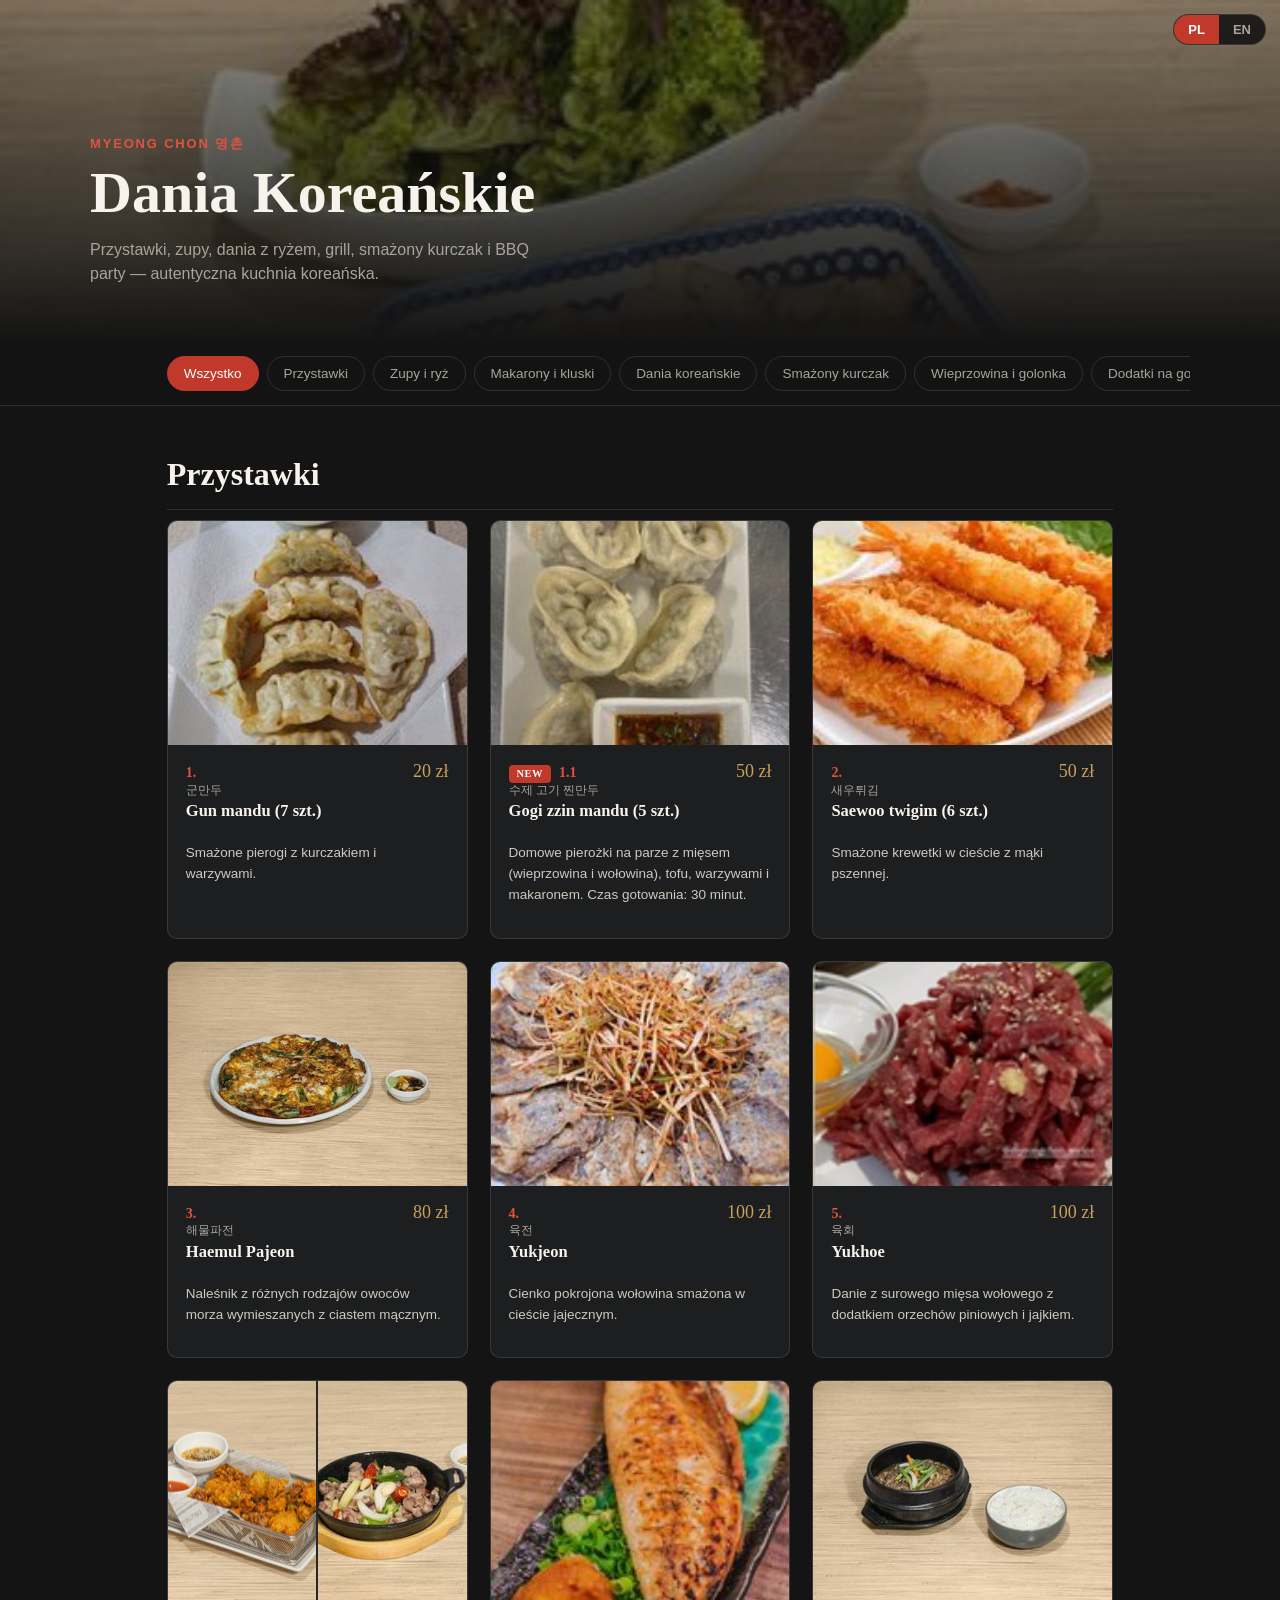
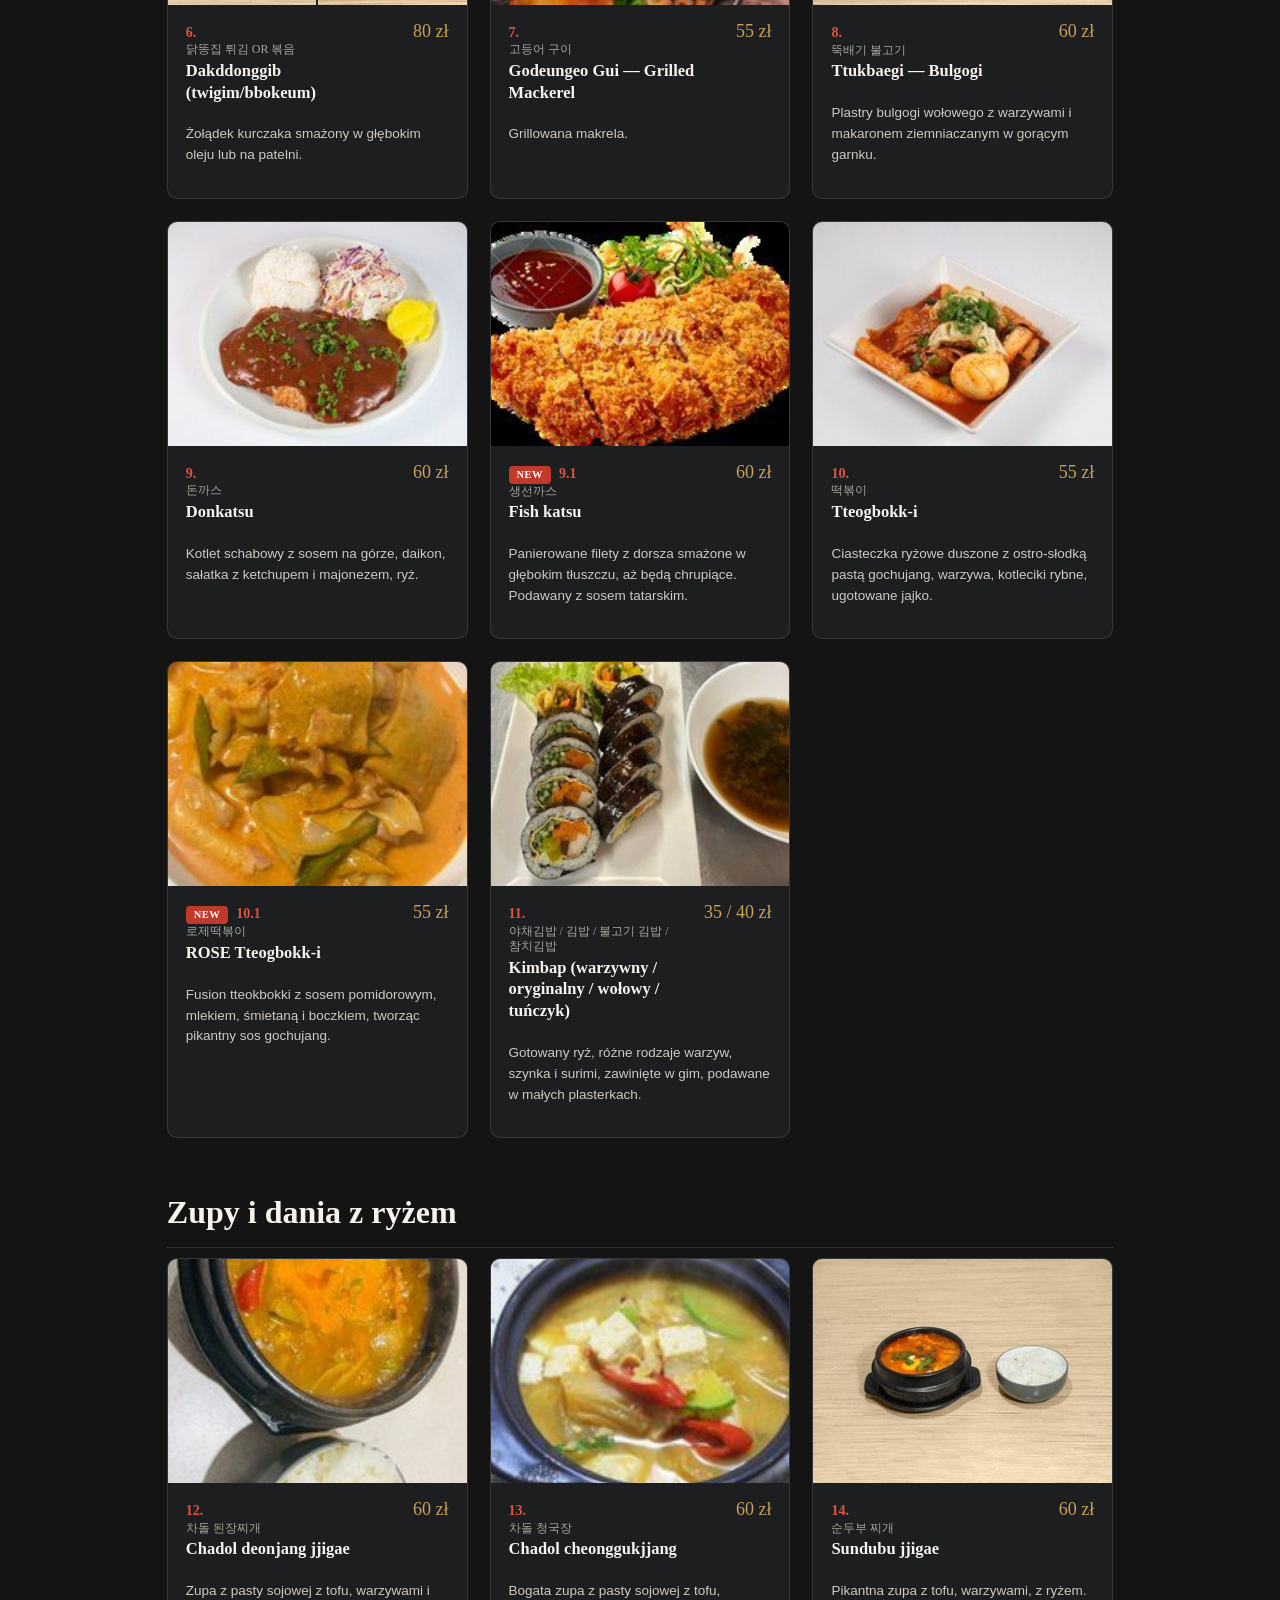
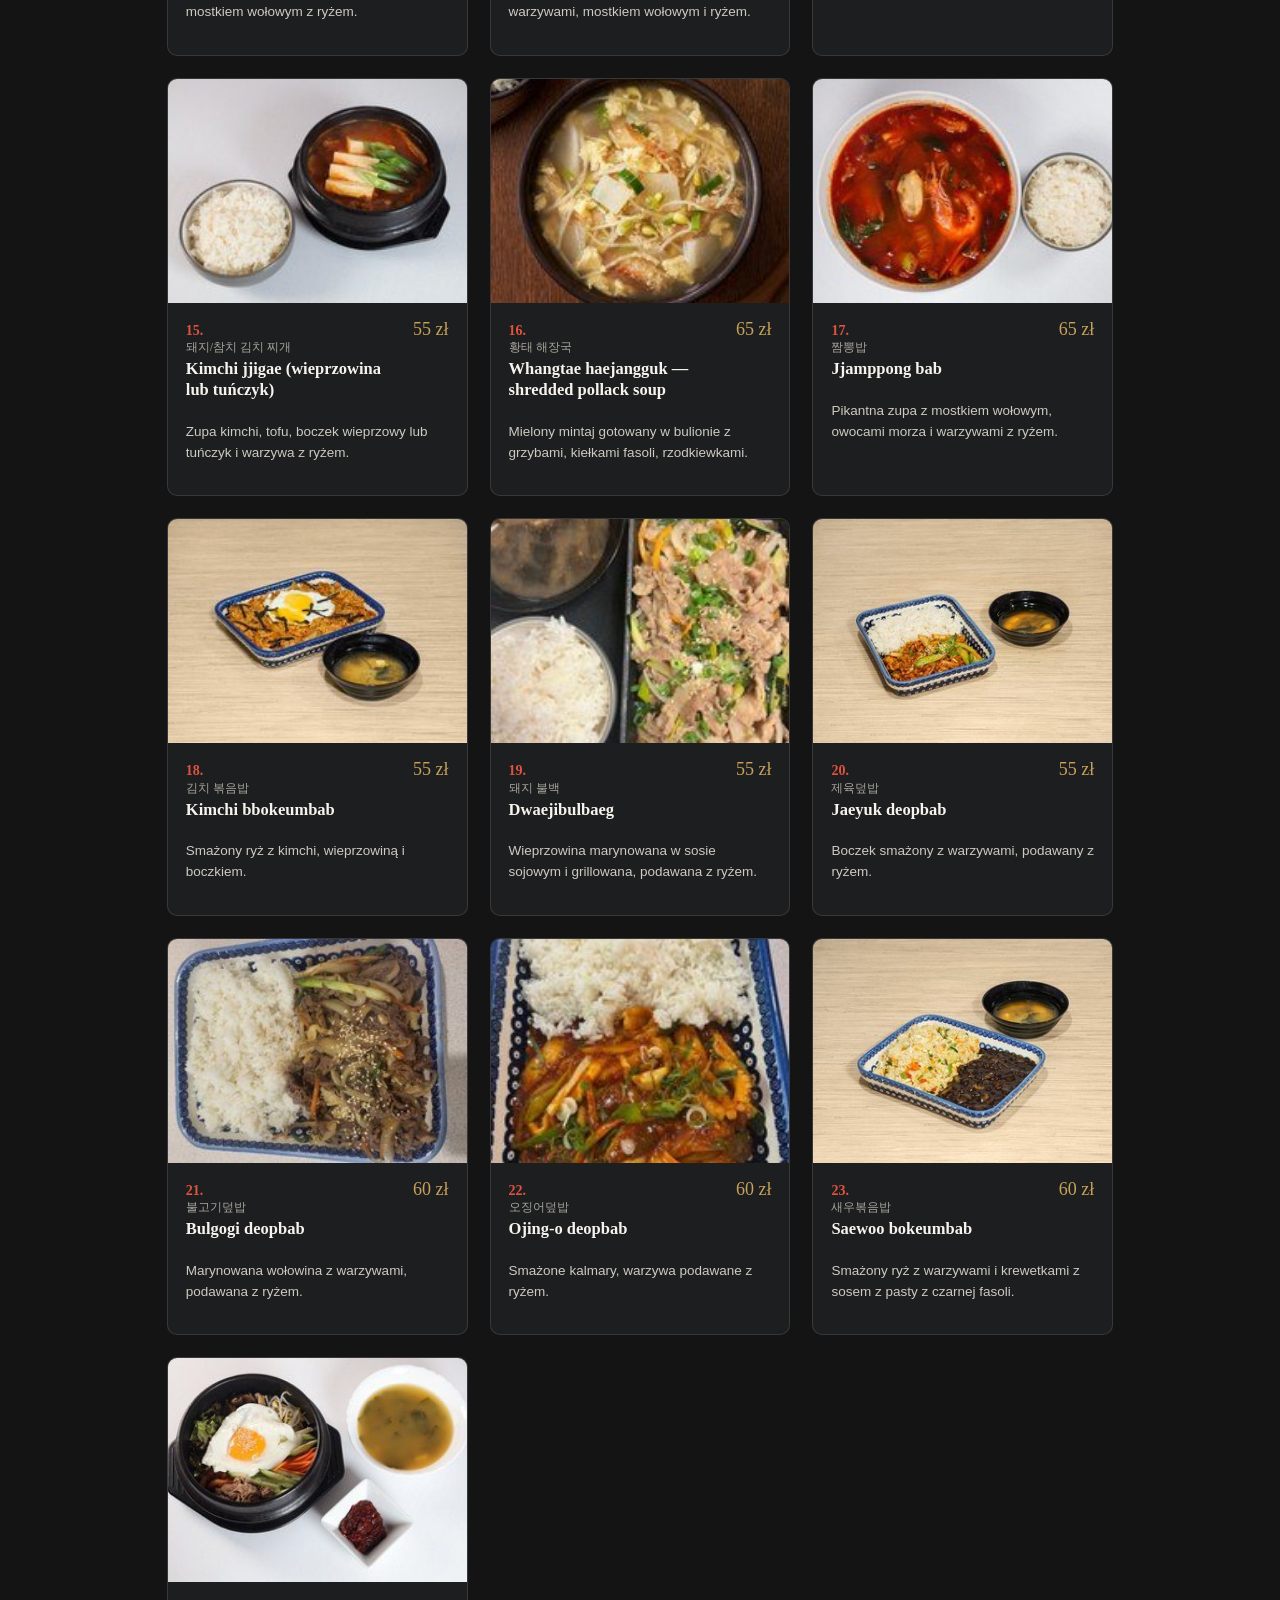
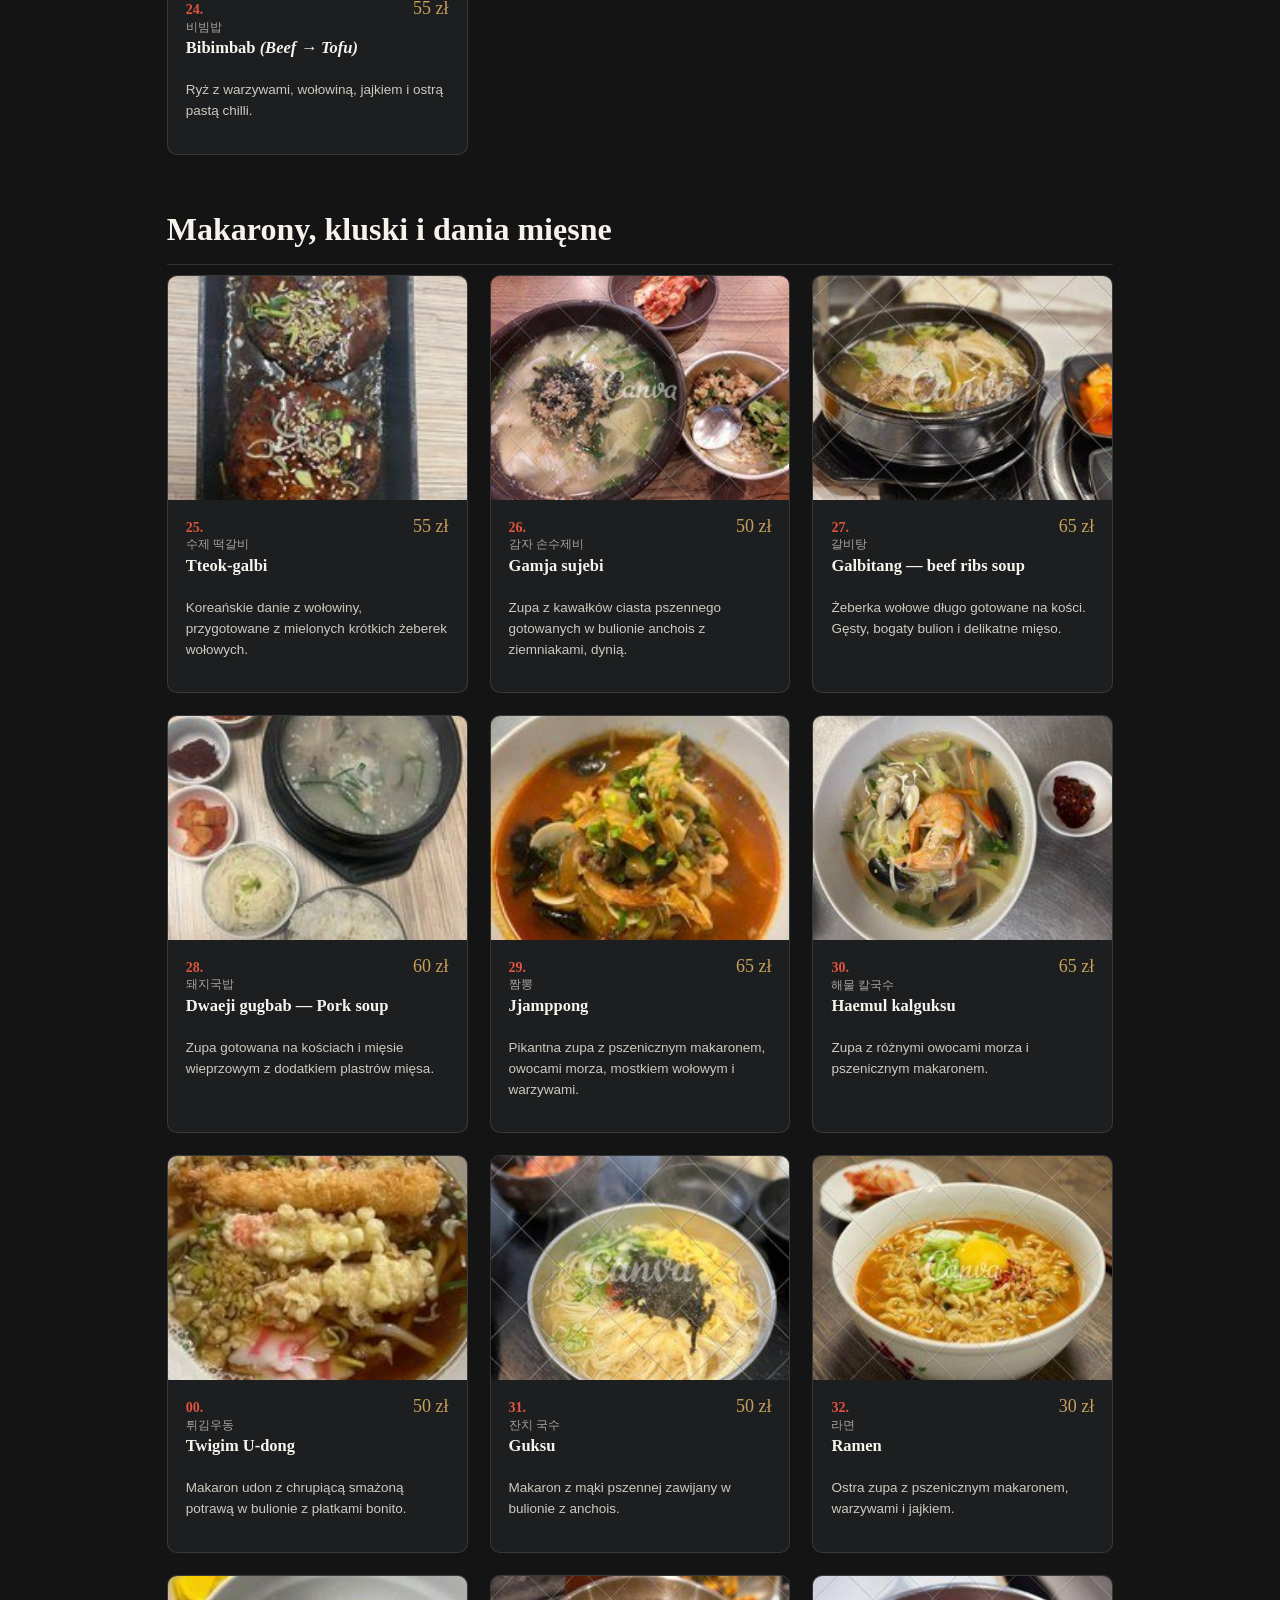
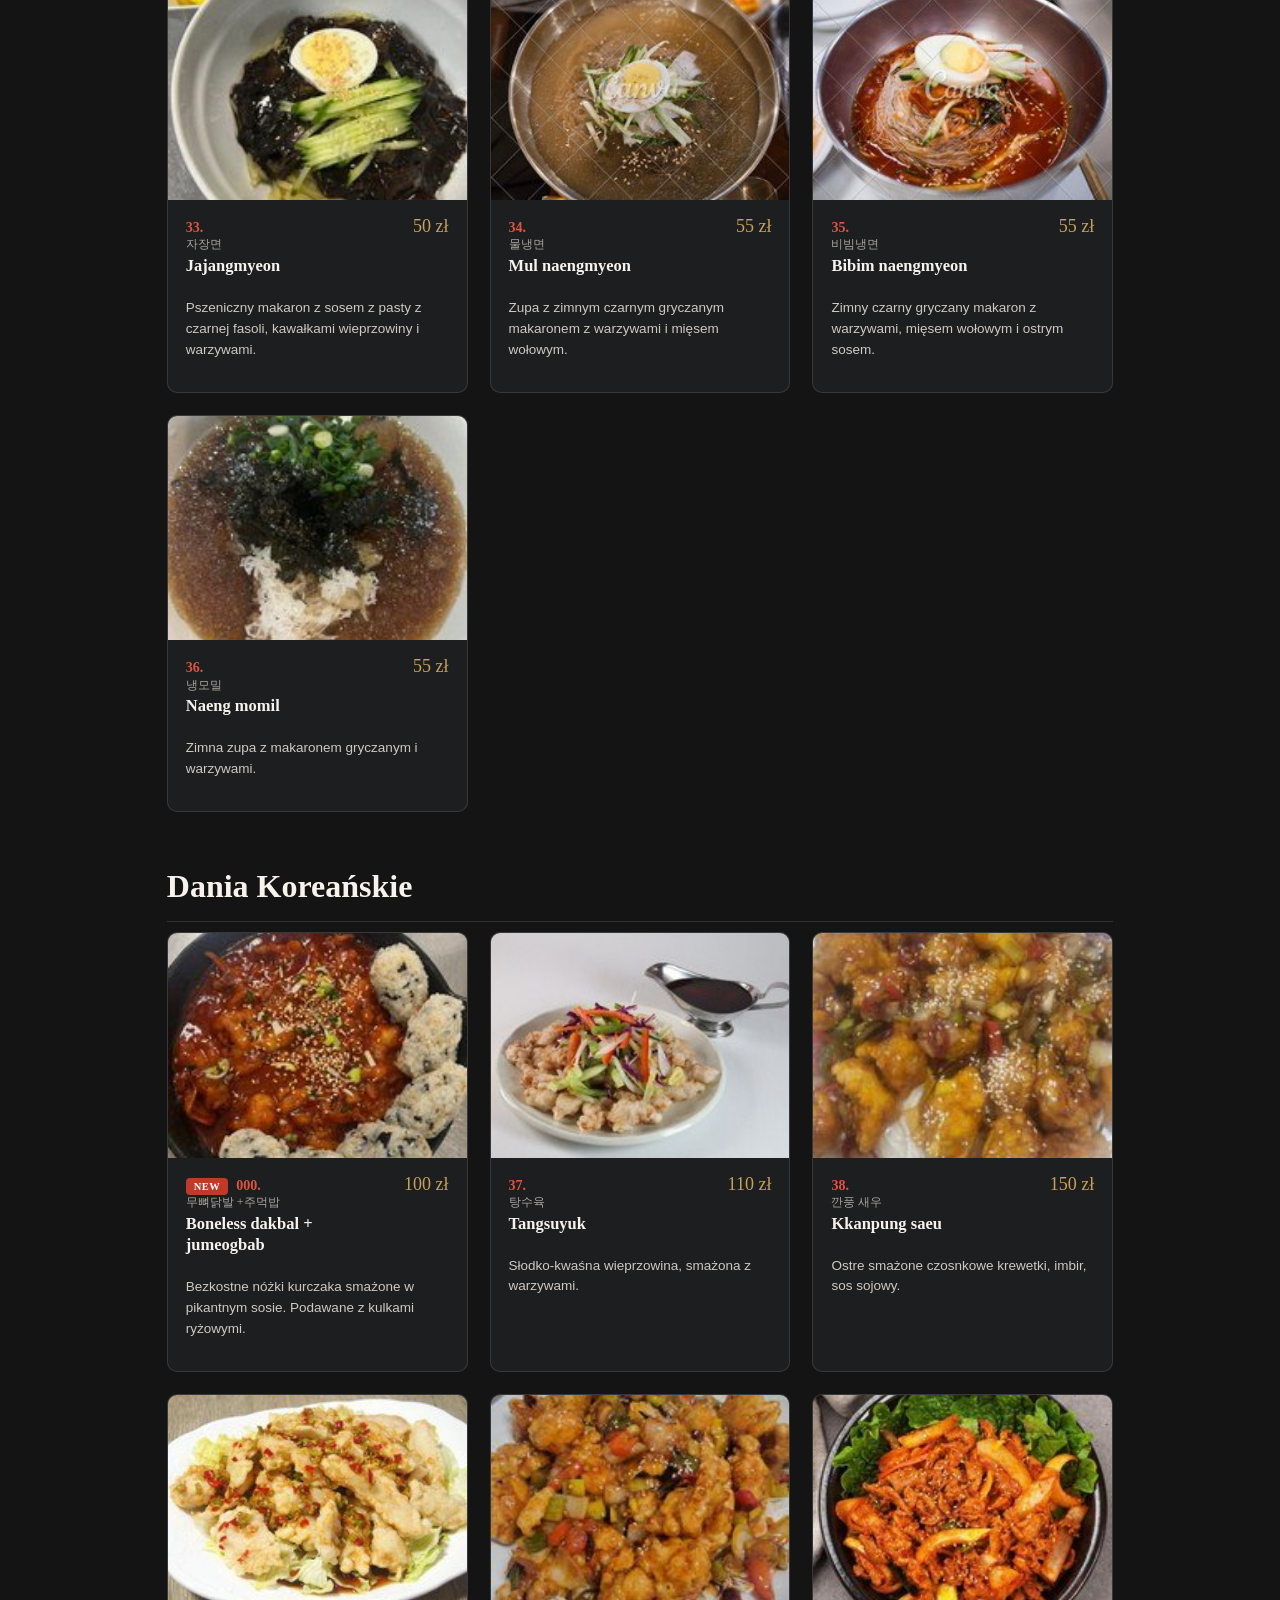
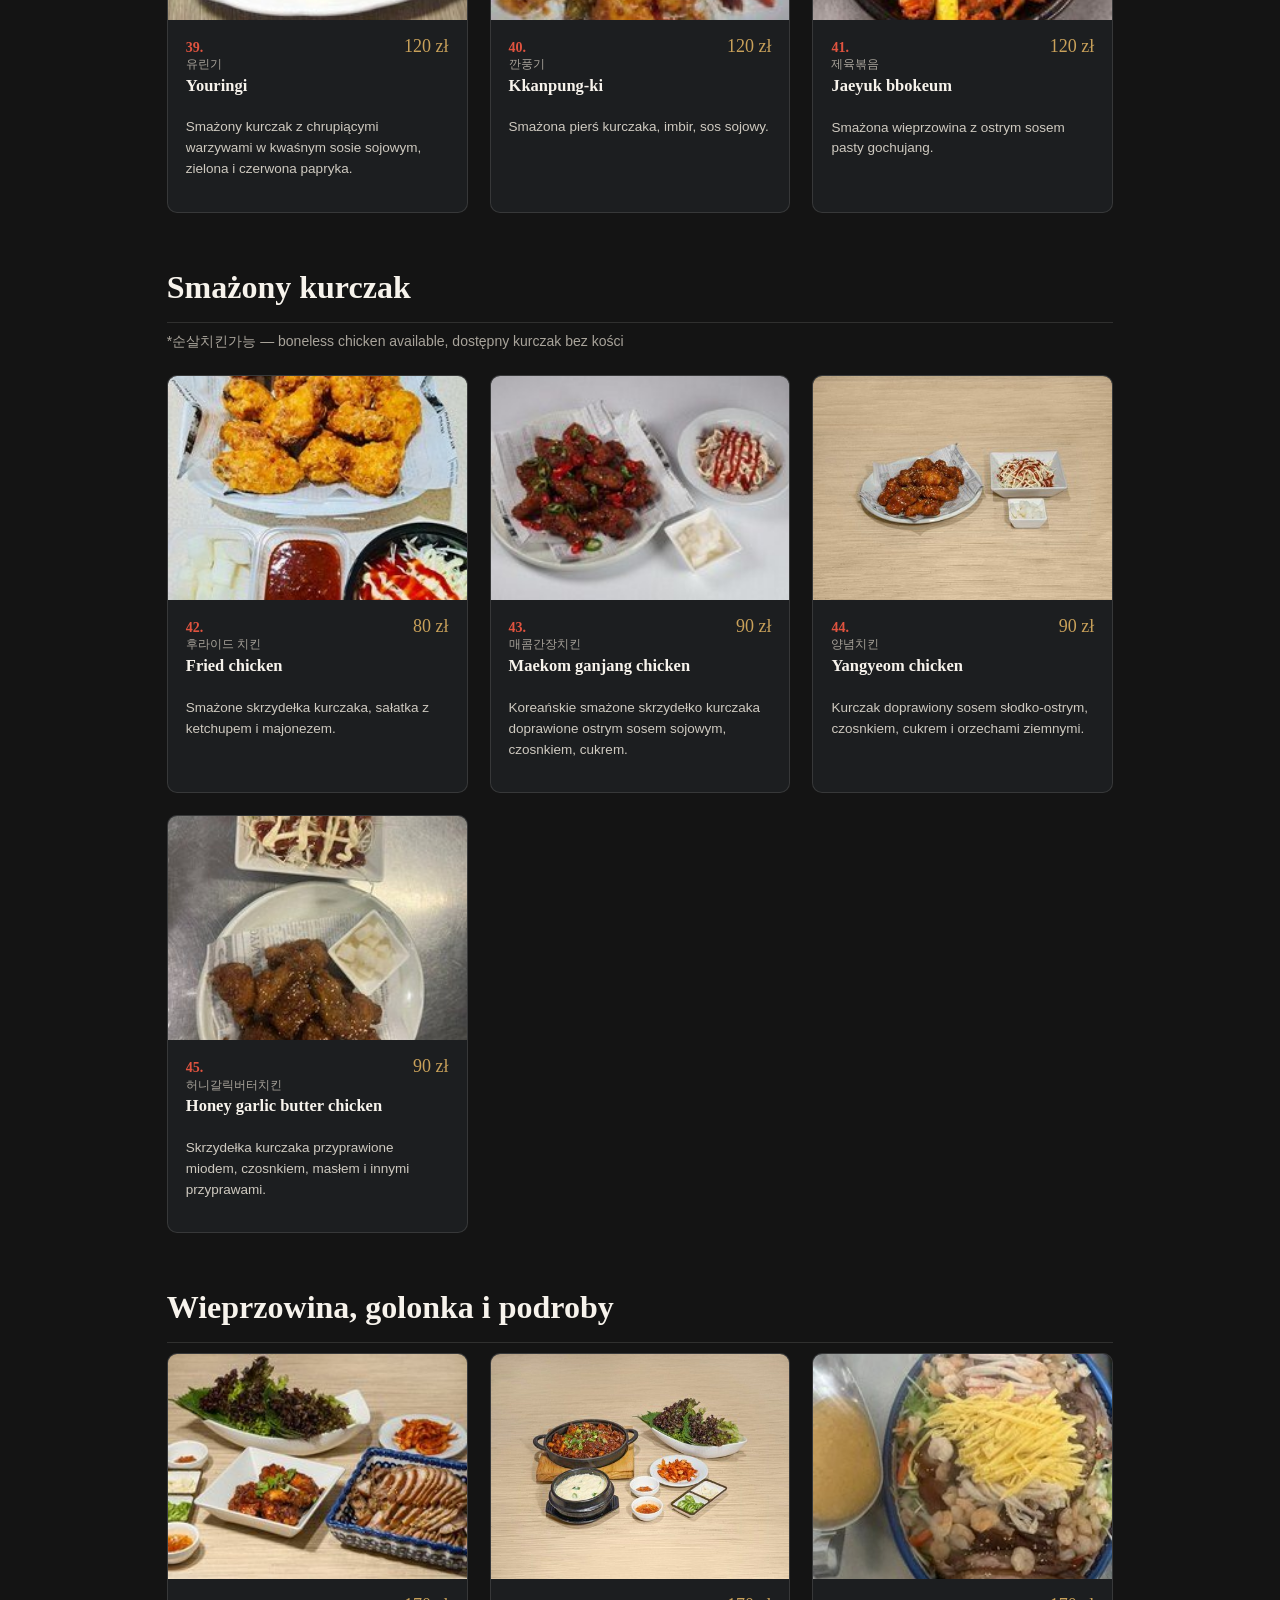
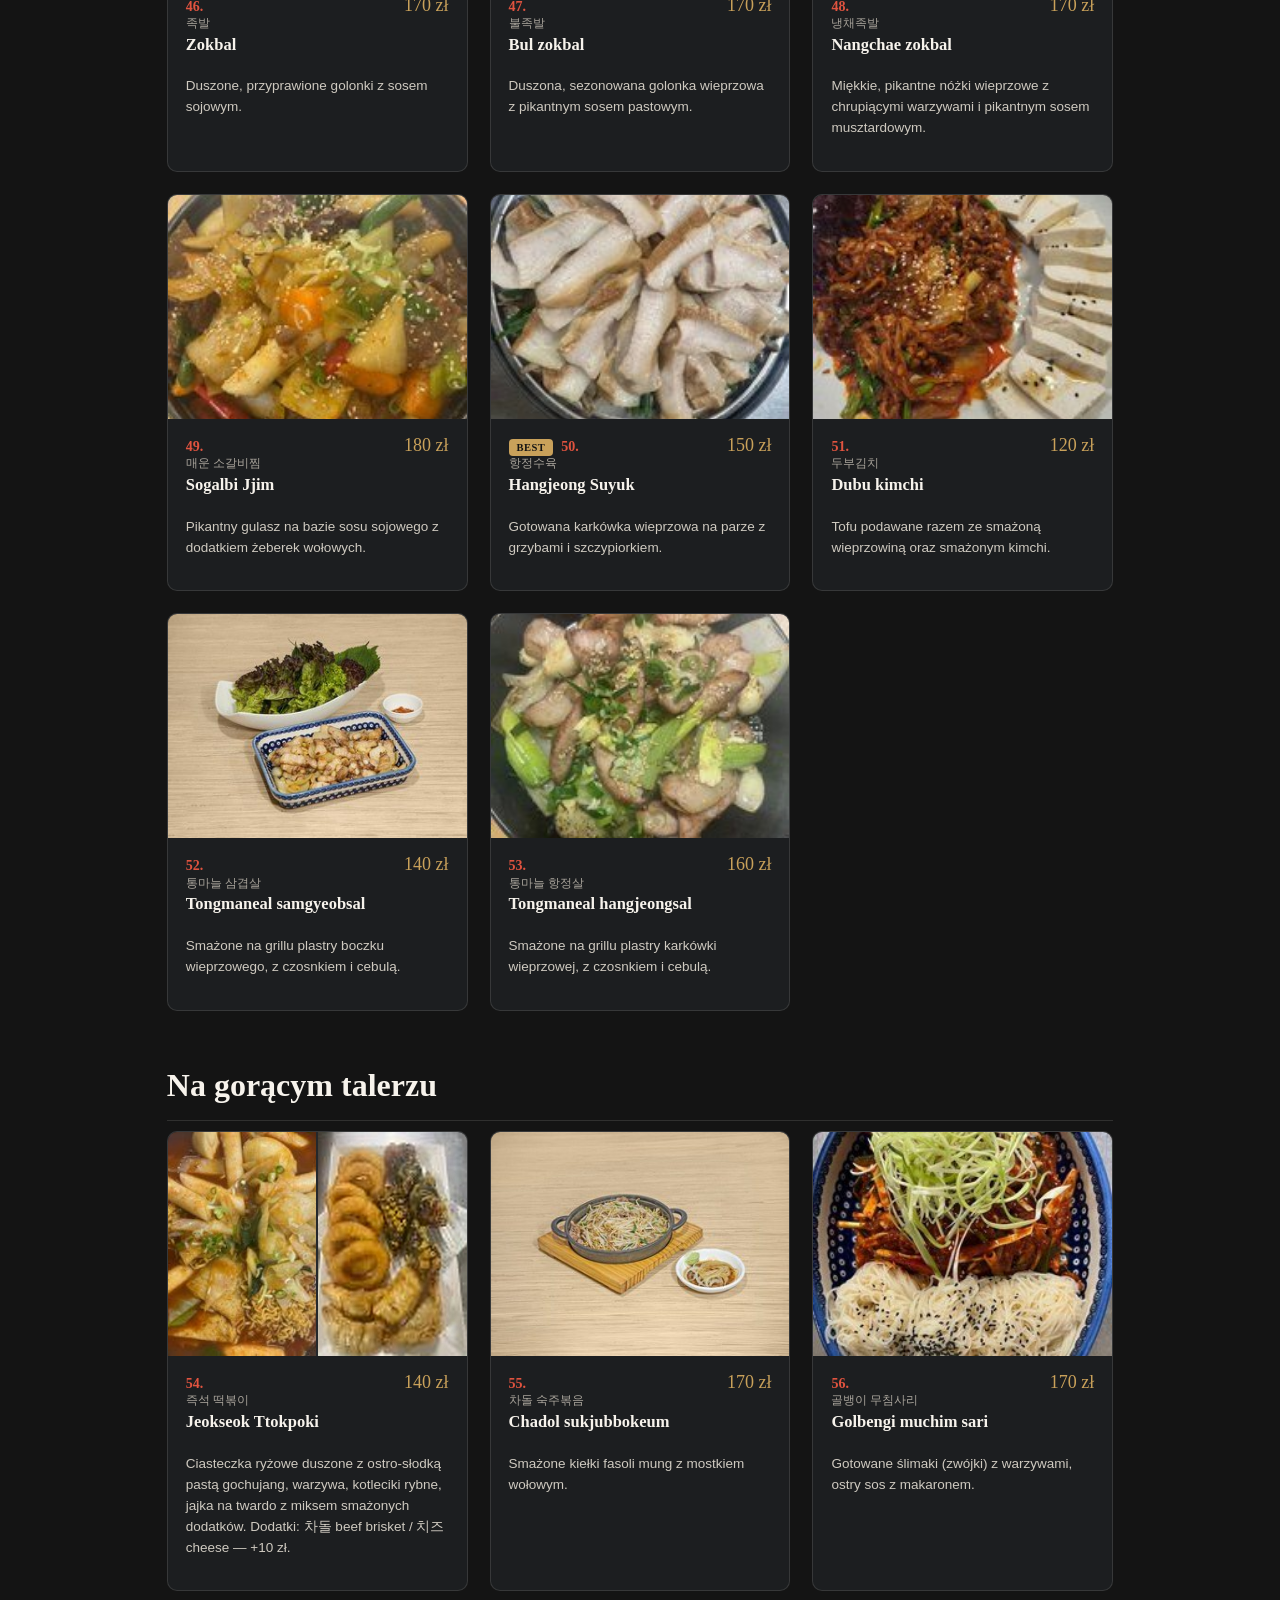
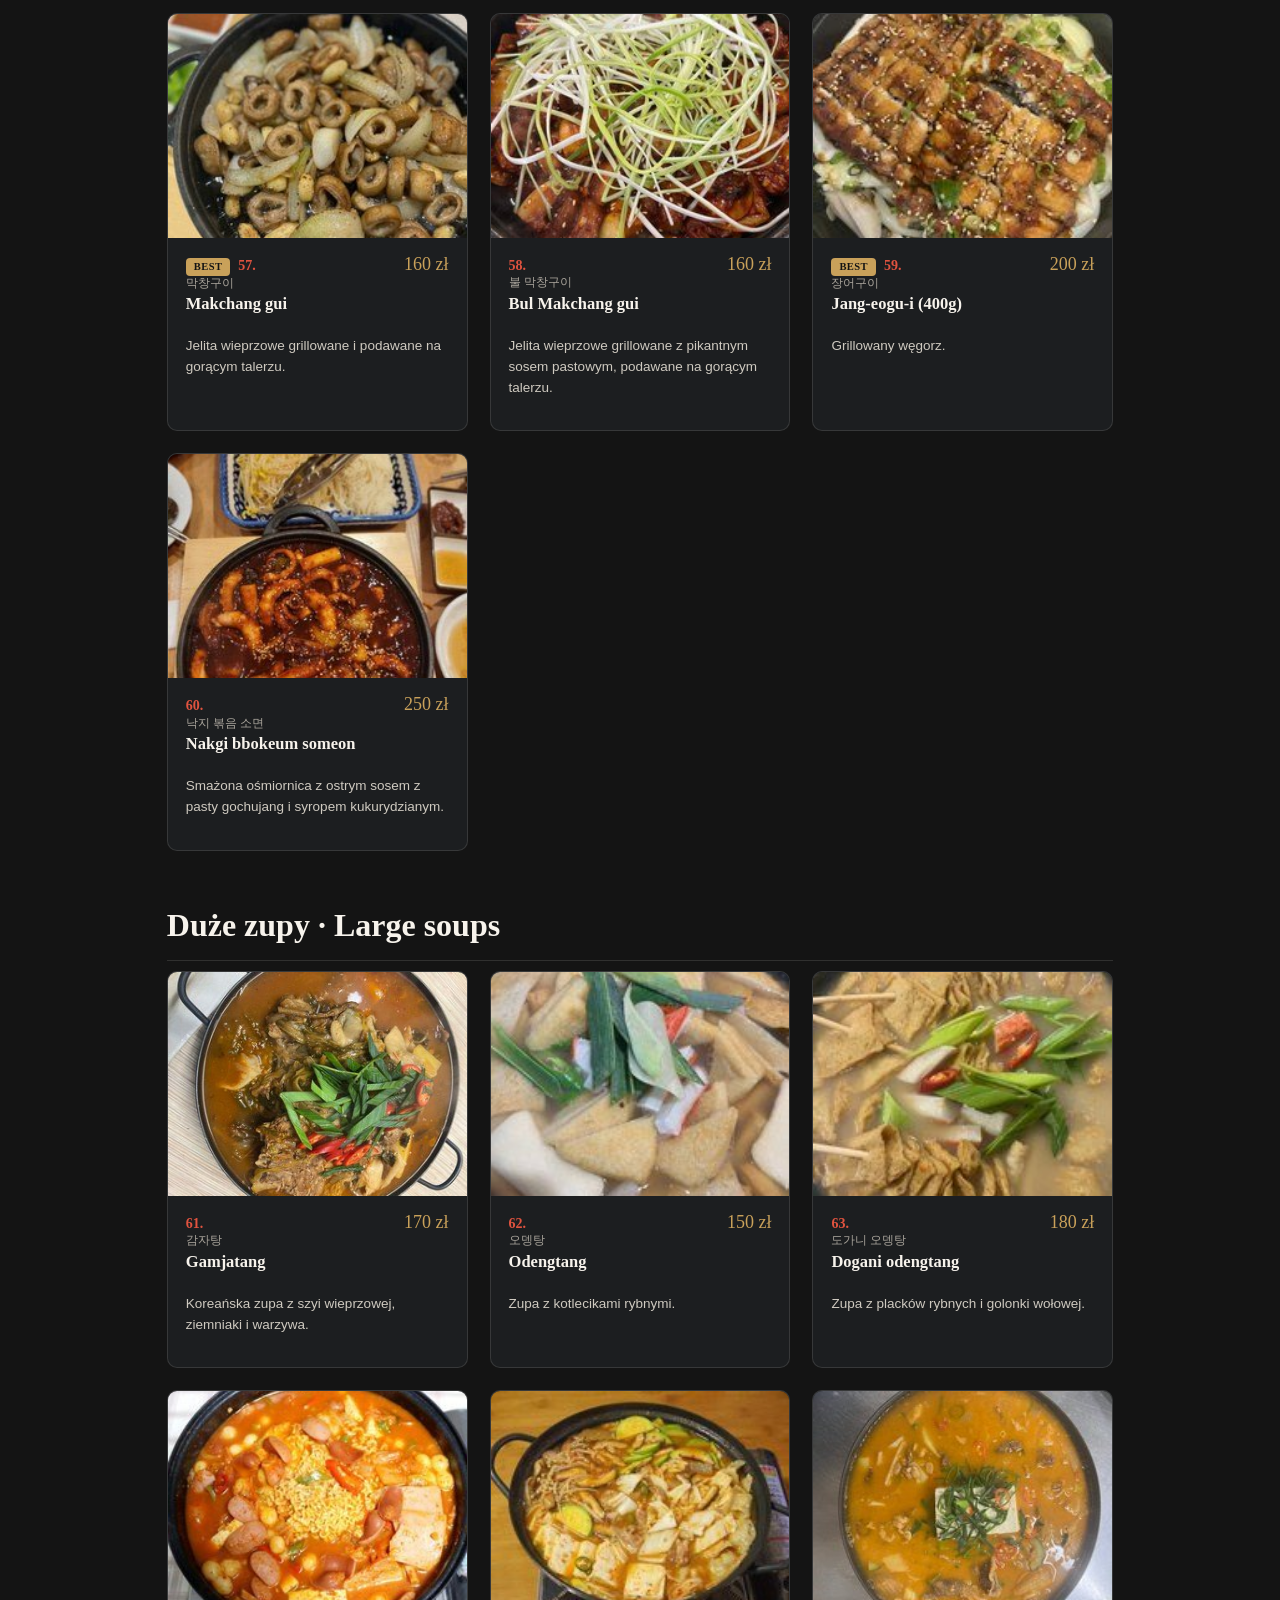
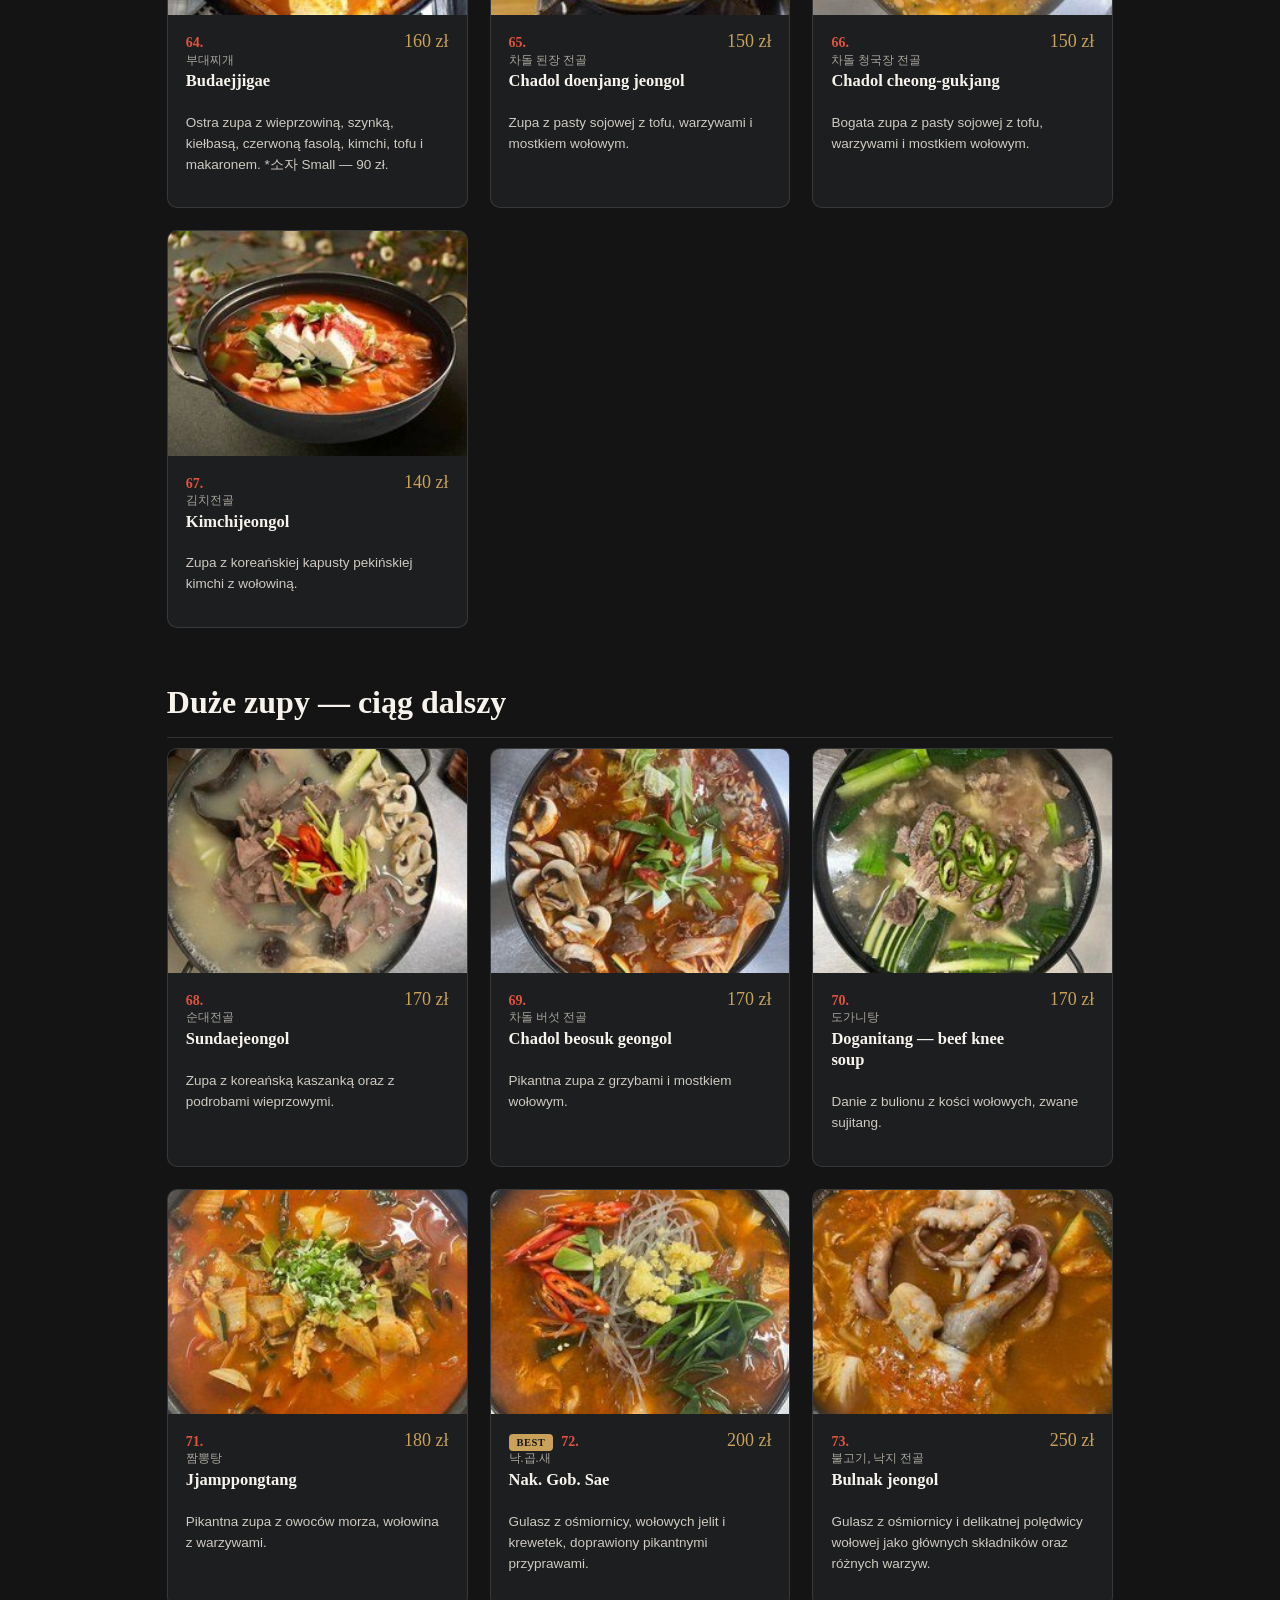
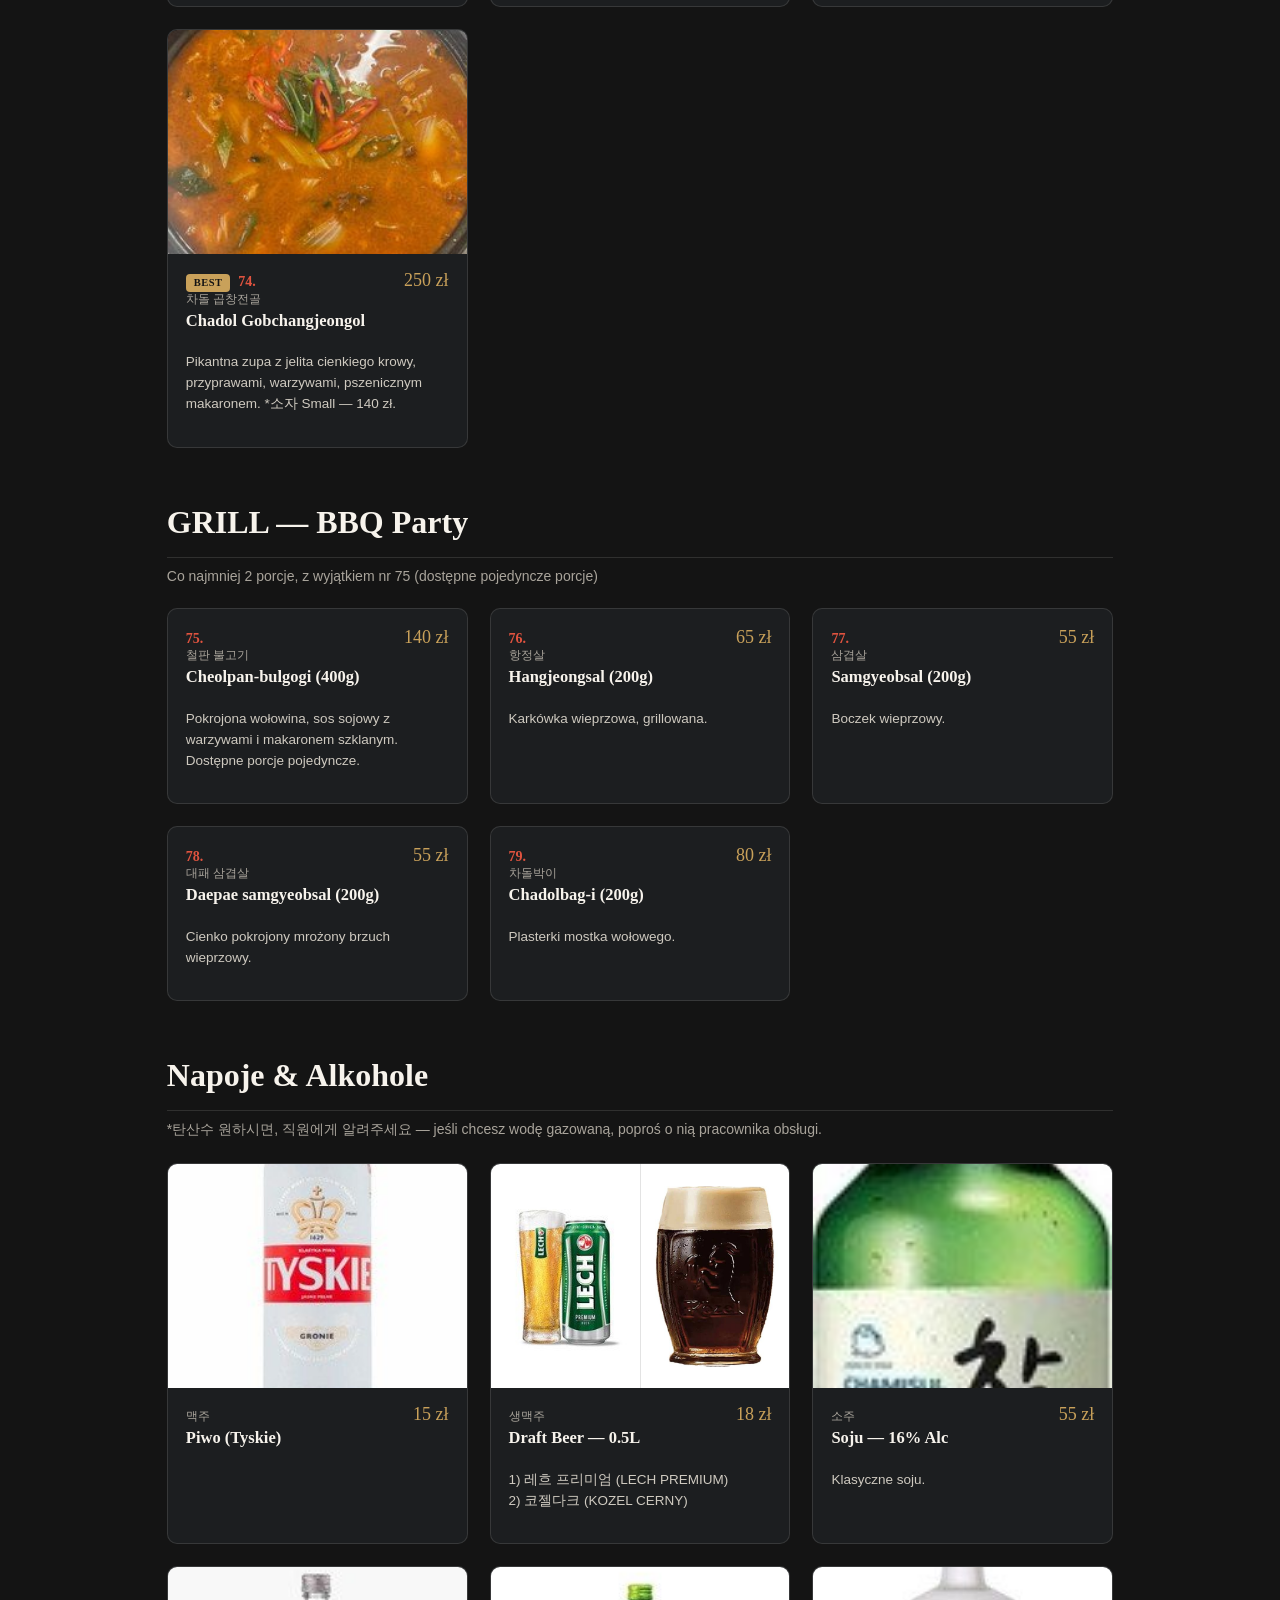
==== commit 8a39d476: "Update dania-menu.html" ====
--- a/dania-menu.html
+++ b/dania-menu.html
@@ -83,11 +83,15 @@
 .card:hover{transform:translateY(-3px); border-color:rgba(224,83,63,0.4);}
 .card .photo{aspect-ratio:4/3; overflow:hidden; background:var(--slate-2);}
 .card .photo img{width:100%; height:100%; object-fit:cover; display:block;}
+.card .photo.duo{display:grid; grid-template-columns:1fr 1fr; gap:2px;}
+.card .photo.duo.contain{background:#fff; gap:0;}
+.card .photo.duo.contain img{object-fit:contain;}
+.card .photo.duo.contain img + img{border-left:1px solid #e3e3e3;}
 .card-body{padding:16px 18px 18px; display:flex; flex-direction:column; gap:8px; flex:1;}
 .card-body.no-photo{padding-top:18px;}
 .card-top{display:flex; justify-content:space-between; align-items:baseline; gap:10px;}
 .card-top h3{font-size:16.5px; color:var(--paper); line-height:1.3;}
-.kor{display:block; font-size:12px; color:var(--muted); font-weight:400; margin-bottom:2px;}
+.kor{display:block; font-size:12px; color:var(--muted); font-weight:400; margin-bottom:2px; word-break:keep-all;}
 .num{color:var(--red-2); font-weight:700; margin-right:6px; font-size:14px;}
 .price{font-family:Georgia,serif; font-size:18px; color:var(--gold); white-space:nowrap; flex:0 0 auto;}
 .desc{color:var(--muted); font-size:13.5px; line-height:1.55;}
@@ -154,7 +158,7 @@
 <article class="card"><div class="photo"><img src="img/dania/yukhoe.jpg" alt="Yukhoe" loading="lazy"></div>
 <div class="card-body"><div class="card-top"><h3><span class="num">5.</span><span class="kor">육회</span>Yukhoe</h3><span class="price">100 zł</span></div>
 <p class="desc"><span class="pl">Danie z surowego mięsa wołowego z dodatkiem orzechów piniowych i jajkiem.</span><span class="en">Raw beef dish topped with pine nuts and egg.</span></p></div></article>
-<article class="card"><div class="photo"><img src="img/dania/dakddonggib.jpg" alt="Dakddonggib" loading="lazy"></div>
+<article class="card"><div class="photo duo"><img src="img/dania/dakddonggib-twigim.jpg" alt="Dakddonggib twigim" loading="lazy"><img src="img/dania/dakddonggib.jpg" alt="Dakddonggib bbokeum" loading="lazy"></div>
 <div class="card-body"><div class="card-top"><h3><span class="num">6.</span><span class="kor">닭똥집 튀김 OR 볶음</span>Dakddonggib (twigim/bbokeum)</h3><span class="price">80 zł</span></div>
 <p class="desc"><span class="pl">Żołądek kurczaka smażony w głębokim oleju lub na patelni.</span><span class="en">Chicken gizzards, deep-fried or pan-fried.</span></p></div></article>
 <article class="card"><div class="photo"><img src="img/dania/godeungeo.jpg" alt="Godeungeo Gui" loading="lazy"></div>
@@ -176,7 +180,7 @@
 <div class="card-body"><div class="card-top"><h3><span class="tag">NEW</span><span class="num">10.1</span><span class="kor">로제떡볶이</span>ROSE Tteogbokk-i</h3><span class="price">55 zł</span></div>
 <p class="desc"><span class="pl">Fusion tteokbokki z sosem pomidorowym, mlekiem, śmietaną i boczkiem, tworząc pikantny sos gochujang.</span><span class="en">A fusion tteokbokki with tomato sauce, milk, cream and bacon, creating a spicy gochujang-based sauce.</span></p></div></article>
 <article class="card"><div class="photo"><img src="img/dania/kimbap.jpg" alt="Kimbap" loading="lazy"></div>
-<div class="card-body"><div class="card-top"><h3><span class="num">11.</span><span class="kor">김밥</span>Kimbap (warzywny/oryginalny/wołowy/tuńczyk)</h3><span class="price">35 / 40 zł</span></div>
+<div class="card-body"><div class="card-top"><h3><span class="num">11.</span><span class="kor">야채김밥 / 김밥 / 불고기&nbsp;김밥 / 참치김밥</span>Kimbap (warzywny / oryginalny / wołowy / tuńczyk)</h3><span class="price">35 / 40 zł</span></div>
 <p class="desc"><span class="pl">Gotowany ryż, różne rodzaje warzyw, szynka i surimi, zawinięte w gim, podawane w małych plasterkach.</span><span class="en">Cooked rice, assorted vegetables, ham and surimi wrapped in gim (seaweed), served sliced.</span></p></div></article>
 </div>
 </section>
@@ -347,7 +351,7 @@
 <section class="category" id="dodatki">
 <div class="cat-head"><h2><span class="pl">Na gorącym talerzu</span><span class="en">On a Hot Plate</span></h2></div>
 <div class="grid">
-<article class="card"><div class="photo"><img src="img/dania/jeokseokttokpoki.jpg" alt="Jeokseok Ttokpoki" loading="lazy"></div>
+<article class="card"><div class="photo duo"><img src="img/dania/jeokseokttokpoki.jpg" alt="Jeokseok Ttokpoki" loading="lazy"><img src="img/dania/jeokseokttokpoki-twigim.jpg" alt="Twigim - smażone dodatki / deep fried snacks" loading="lazy"></div>
 <div class="card-body"><div class="card-top"><h3><span class="num">54.</span><span class="kor">즉석 떡볶이</span>Jeokseok Ttokpoki</h3><span class="price">140 zł</span></div>
 <p class="desc"><span class="pl">Ciasteczka ryżowe duszone z ostro-słodką pastą gochujang, warzywa, kotleciki rybne, jajka na twardo z miksem smażonych dodatków. Dodatki: 차돌 beef brisket / 치즈 cheese — +10 zł.</span><span class="en">Rice cakes simmered in sweet-spicy gochujang paste with vegetables, fish cakes, hard-boiled eggs and a mix of fried extras. Add-ons: 차돌 beef brisket / 치즈 cheese — +10 zł.</span></p></div></article>
 <article class="card"><div class="photo"><img src="img/dania/chadolsukju.jpg" alt="Chadol sukjubbokeum" loading="lazy"></div>
@@ -421,7 +425,7 @@
 <p class="desc"><span class="pl">Gulasz z ośmiornicy i delikatnej polędwicy wołowej jako głównych składników oraz różnych warzyw.</span><span class="en">A braise featuring octopus and tender beef tenderloin as the main ingredients, with assorted vegetables.</span></p></div></article>
 <article class="card"><div class="photo"><img src="img/dania/chadolgobchangjeongol.jpg" alt="Chadol Gobchangjeongol" loading="lazy"></div>
 <div class="card-body"><div class="card-top"><h3><span class="tag best">BEST</span><span class="num">74.</span><span class="kor">차돌 곱창전골</span>Chadol Gobchangjeongol</h3><span class="price">250 zł</span></div>
-<p class="desc"><span class="pl">Pikantna zupa z jelita cienkiego krowy, przyprawami, warzywami, pszenicznym makaronem. *소자 Small — 130 zł.</span><span class="en">Spicy soup with beef small intestine, spices, vegetables and wheat noodles. *소자 Small — 130 zł.</span></p></div></article>
+<p class="desc"><span class="pl">Pikantna zupa z jelita cienkiego krowy, przyprawami, warzywami, pszenicznym makaronem. *소자 Small — 140 zł.</span><span class="en">Spicy soup with beef small intestine, spices, vegetables and wheat noodles. *소자 Small — 140 zł.</span></p></div></article>
 </div>
 </section>
 <!-- GRILL / BBQ -->
@@ -429,8 +433,7 @@
 <div class="cat-head"><h2>GRILL — BBQ Party</h2></div>
 <p class="cat-sub"><span class="pl">Co najmniej 2 porcje, z wyjątkiem nr 75 (dostępne pojedyncze porcje)</span><span class="en">Minimum 2 portions, except No. 75 (single portions available)</span></p>
 <div class="grid">
-<article class="card"><div class="photo"><img src="img/dania/grillset.jpg" alt="Zestaw grillowy" loading="lazy"></div>
-<div class="card-body"><div class="card-top"><h3><span class="num">75.</span><span class="kor">철판 불고기</span>Cheolpan-bulgogi (400g)</h3><span class="price">140 zł</span></div>
+<article class="card"><div class="card-body no-photo"><div class="card-top"><h3><span class="num">75.</span><span class="kor">철판 불고기</span>Cheolpan-bulgogi (400g)</h3><span class="price">140 zł</span></div>
 <p class="desc"><span class="pl">Pokrojona wołowina, sos sojowy z warzywami i makaronem szklanym. Dostępne porcje pojedyncze.</span><span class="en">Sliced beef in soy sauce with vegetables and glass noodles. Single portions available.</span></p></div></article>
 <article class="card"><div class="card-body no-photo"><div class="card-top"><h3><span class="num">76.</span><span class="kor">항정살</span>Hangjeongsal (200g)</h3><span class="price">65 zł</span></div>
 <p class="desc"><span class="pl">Karkówka wieprzowa, grillowana.</span><span class="en">Grilled pork neck.</span></p></div></article>
@@ -449,9 +452,9 @@
 <div class="grid">
 <article class="card"><div class="photo"><img src="img/dania/beer.jpg" alt="Piwo" loading="lazy"></div>
 <div class="card-body"><div class="card-top"><h3><span class="kor">맥주</span>Piwo (Tyskie)</h3><span class="price">15 zł</span></div></div></article>
-<article class="card"><div class="photo"><img src="img/dania/draftbeer.jpg" alt="Draft Beer" loading="lazy"></div>
+<article class="card"><div class="photo duo contain"><img src="img/dania/draftbeer.jpg" alt="Lech Premium" loading="lazy"><img src="img/dania/kozel-dark.jpg" alt="Kozel Cerny" loading="lazy"></div>
 <div class="card-body"><div class="card-top"><h3><span class="kor">생맥주</span>Draft Beer — 0.5L</h3><span class="price">18 zł</span></div>
-<p class="desc"><span class="pl">Lech Premium lub Kozel Czarny.</span><span class="en">Lech Premium or Kozel Czarny (dark).</span></p></div></article>
+<p class="desc"><span class="pl">1) 레흐 프리미엄 (LECH PREMIUM)<br>2) 코젤다크 (KOZEL CERNY)</span><span class="en">1) 레흐 프리미엄 (LECH PREMIUM)<br>2) 코젤다크 (KOZEL CERNY)</span></p></div></article>
 <article class="card"><div class="photo"><img src="img/dania/soju.jpg" alt="Soju" loading="lazy"></div>
 <div class="card-body"><div class="card-top"><h3><span class="kor">소주</span>Soju — 16% Alc</h3><span class="price">55 zł</span></div>
 <p class="desc"><span class="pl">Klasyczne soju.</span><span class="en">Classic soju.</span></p></div></article>
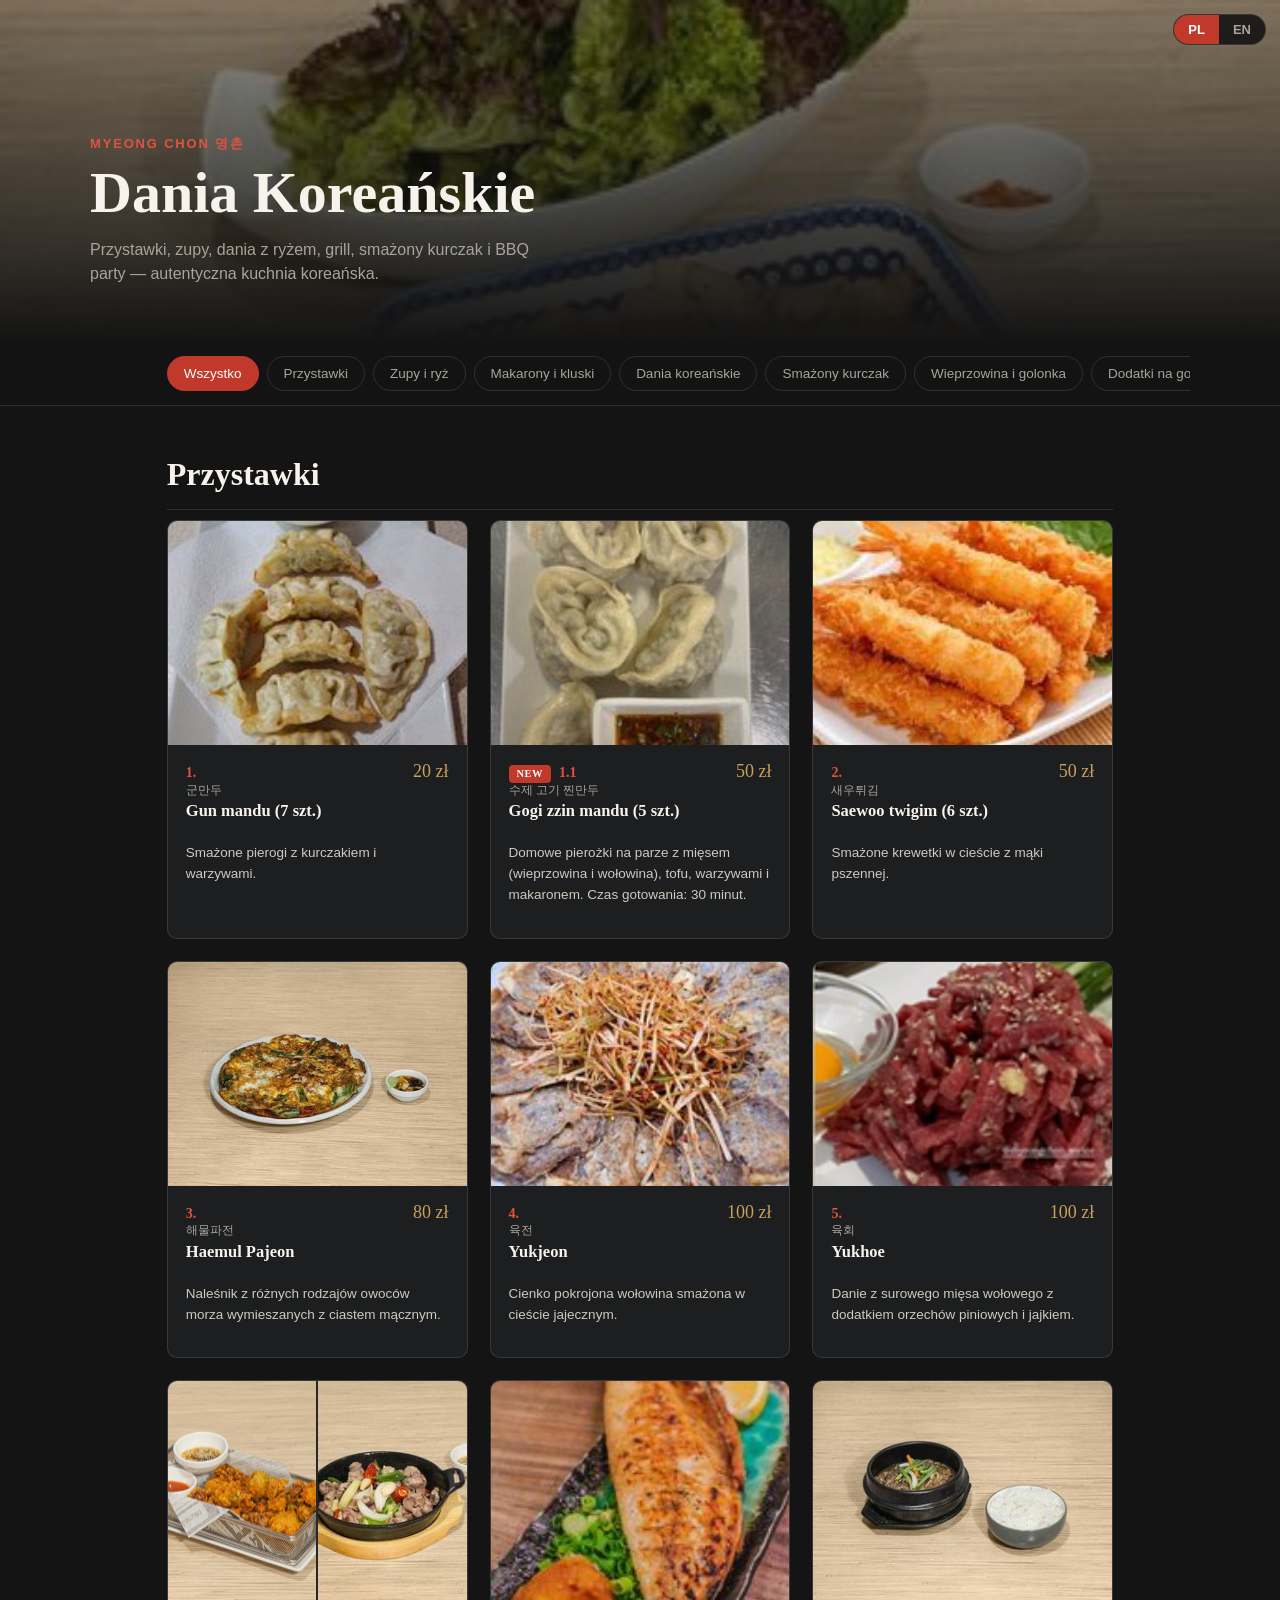
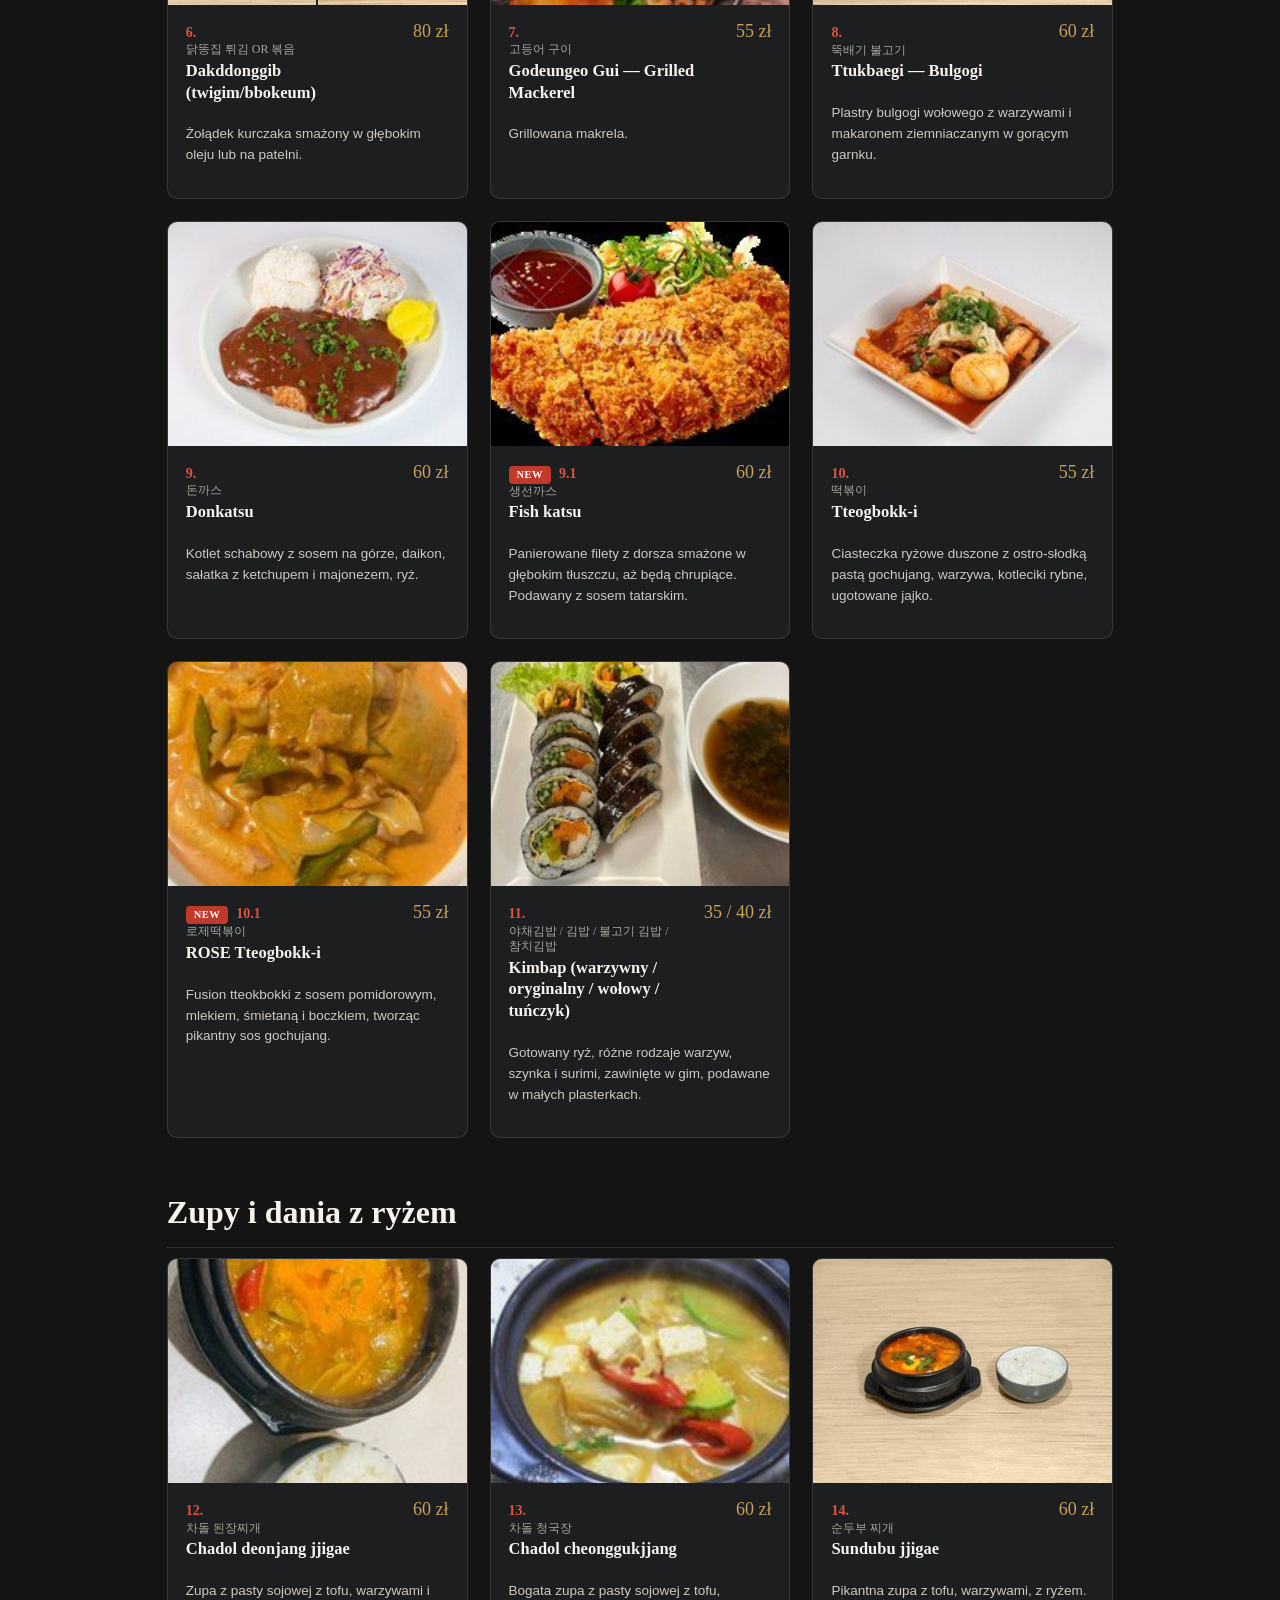
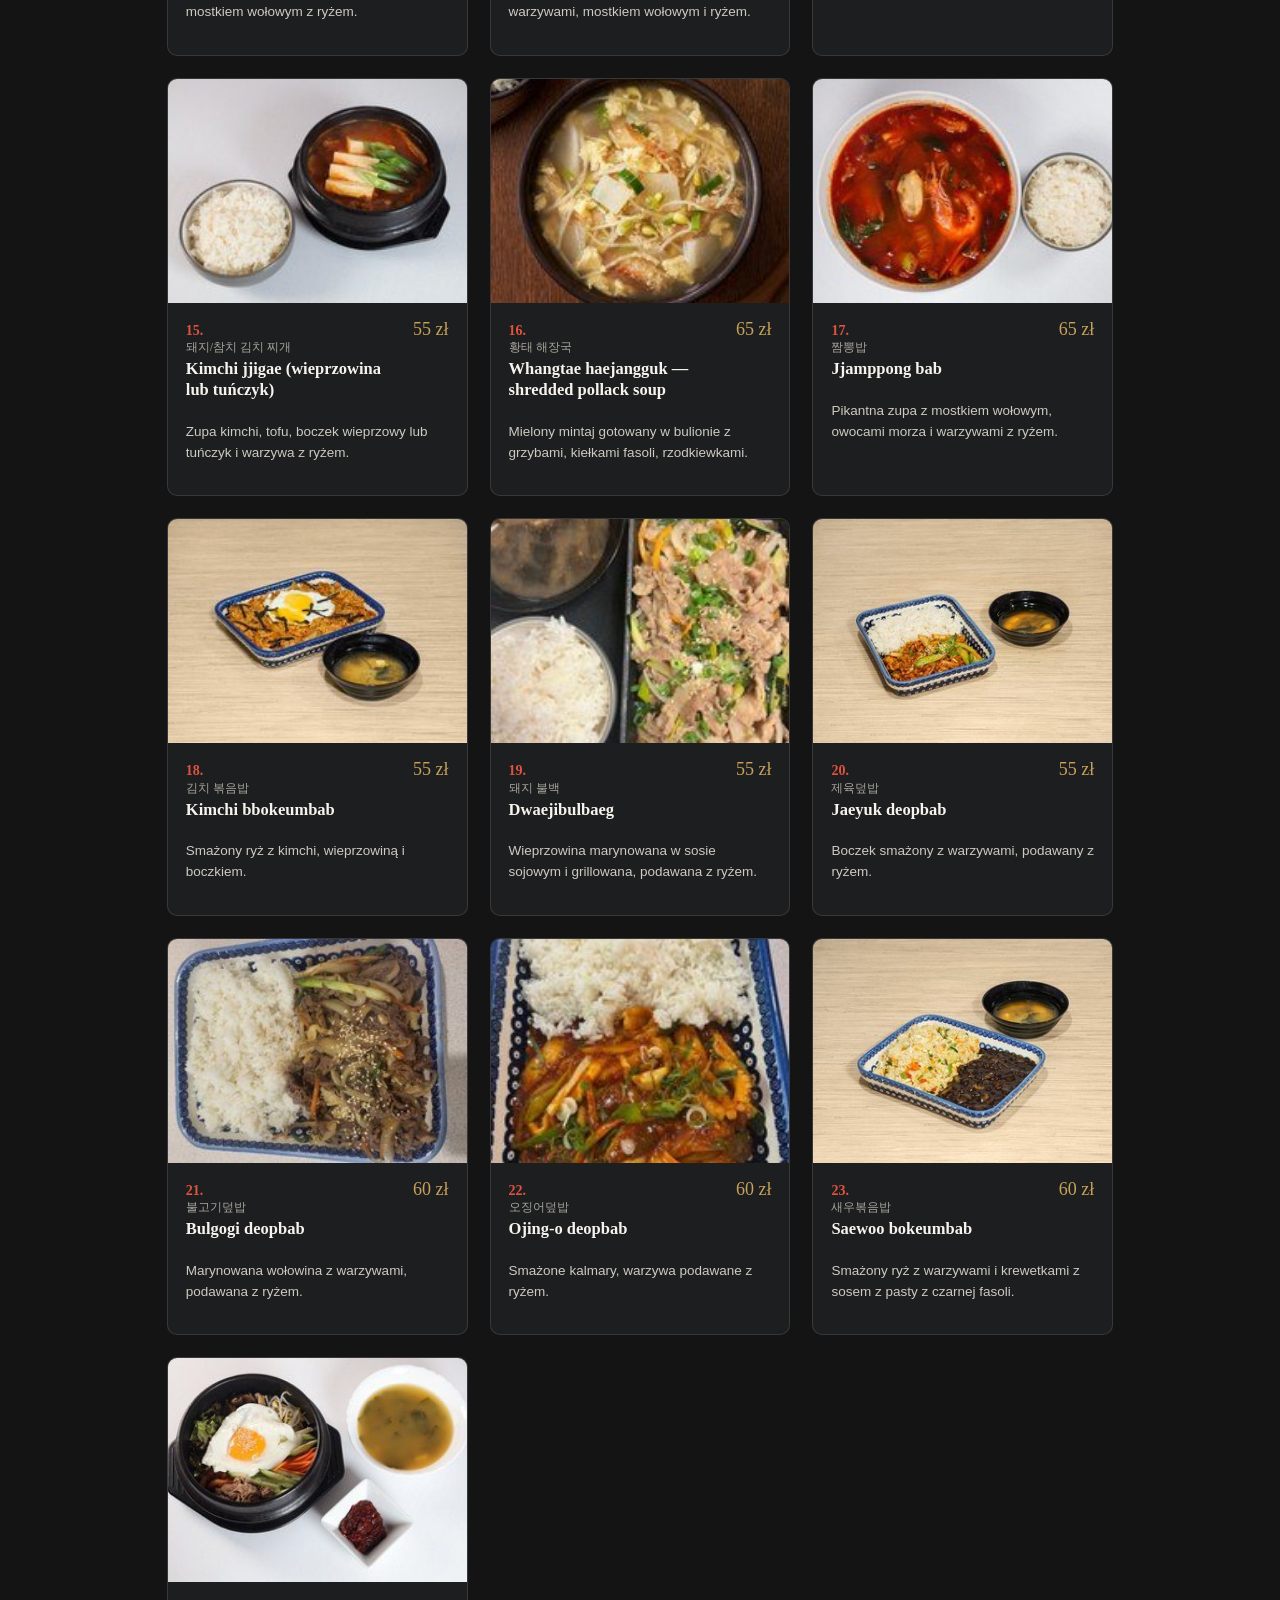
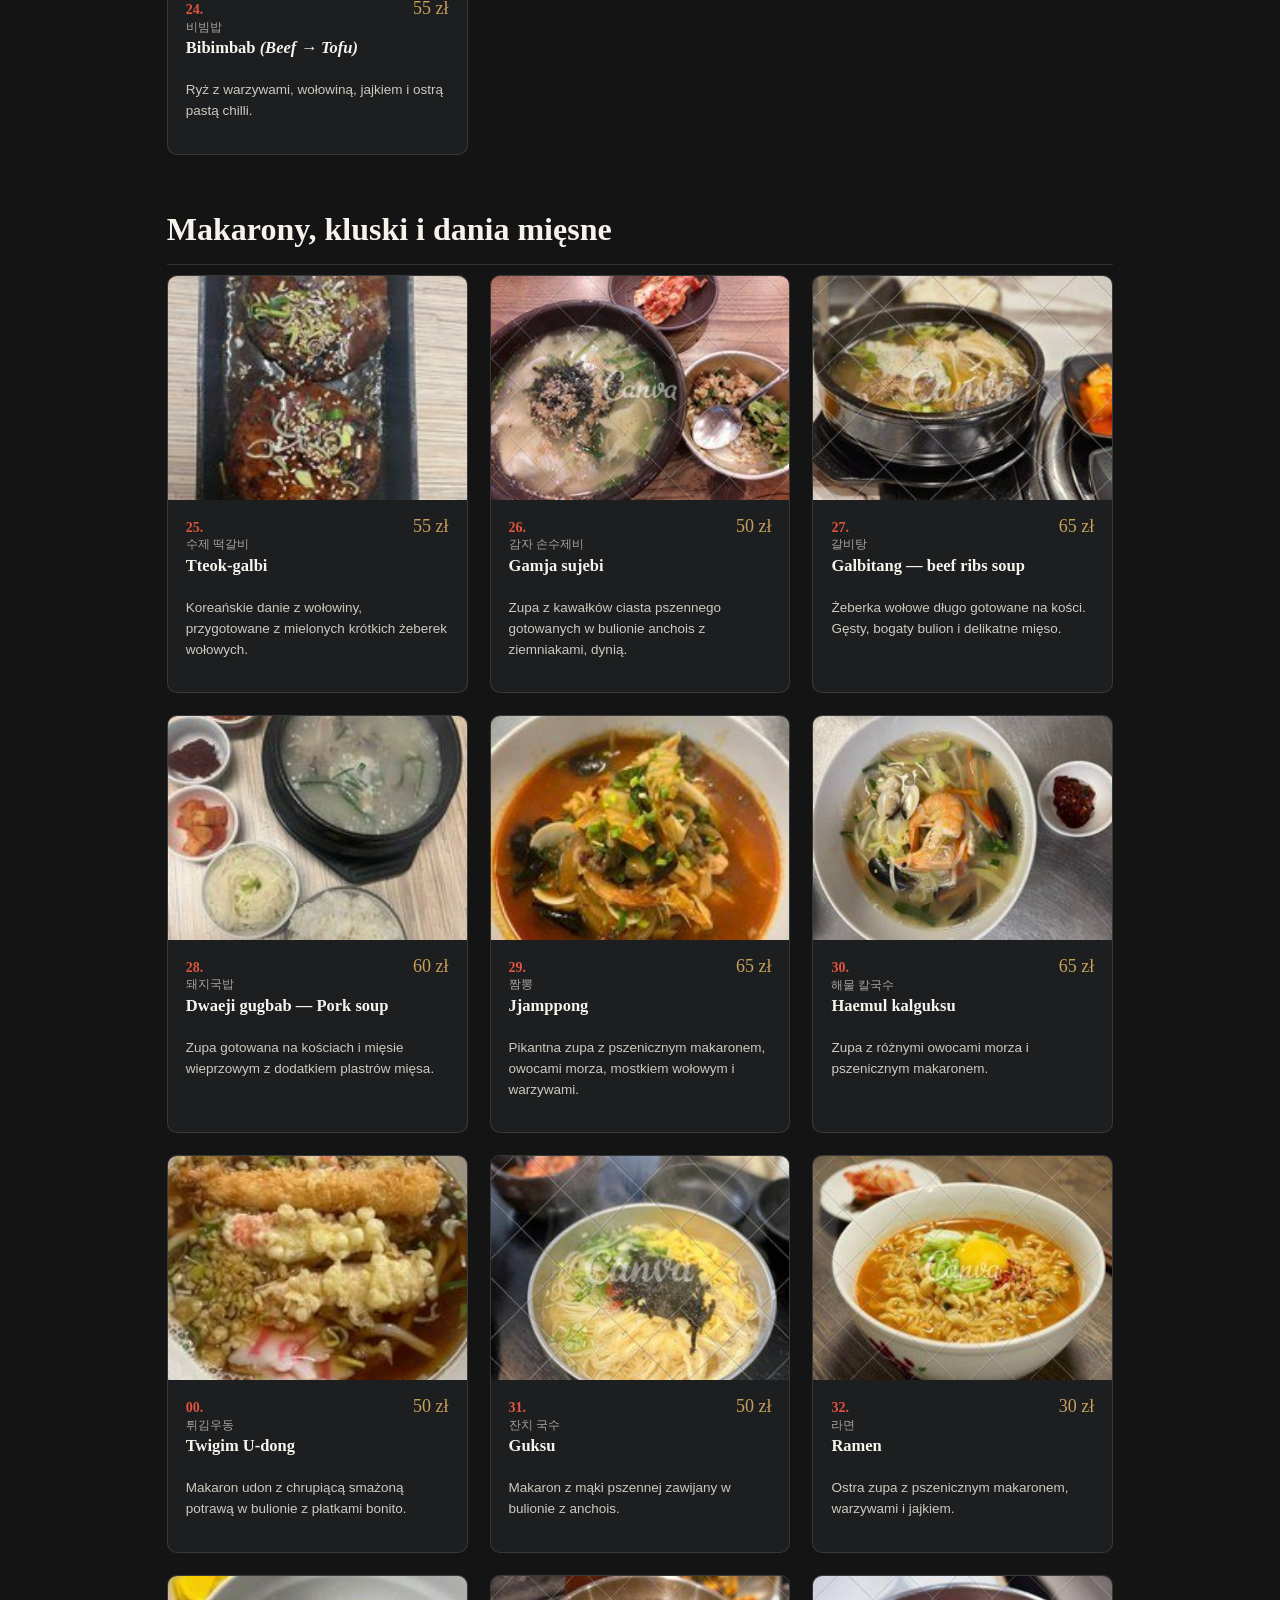
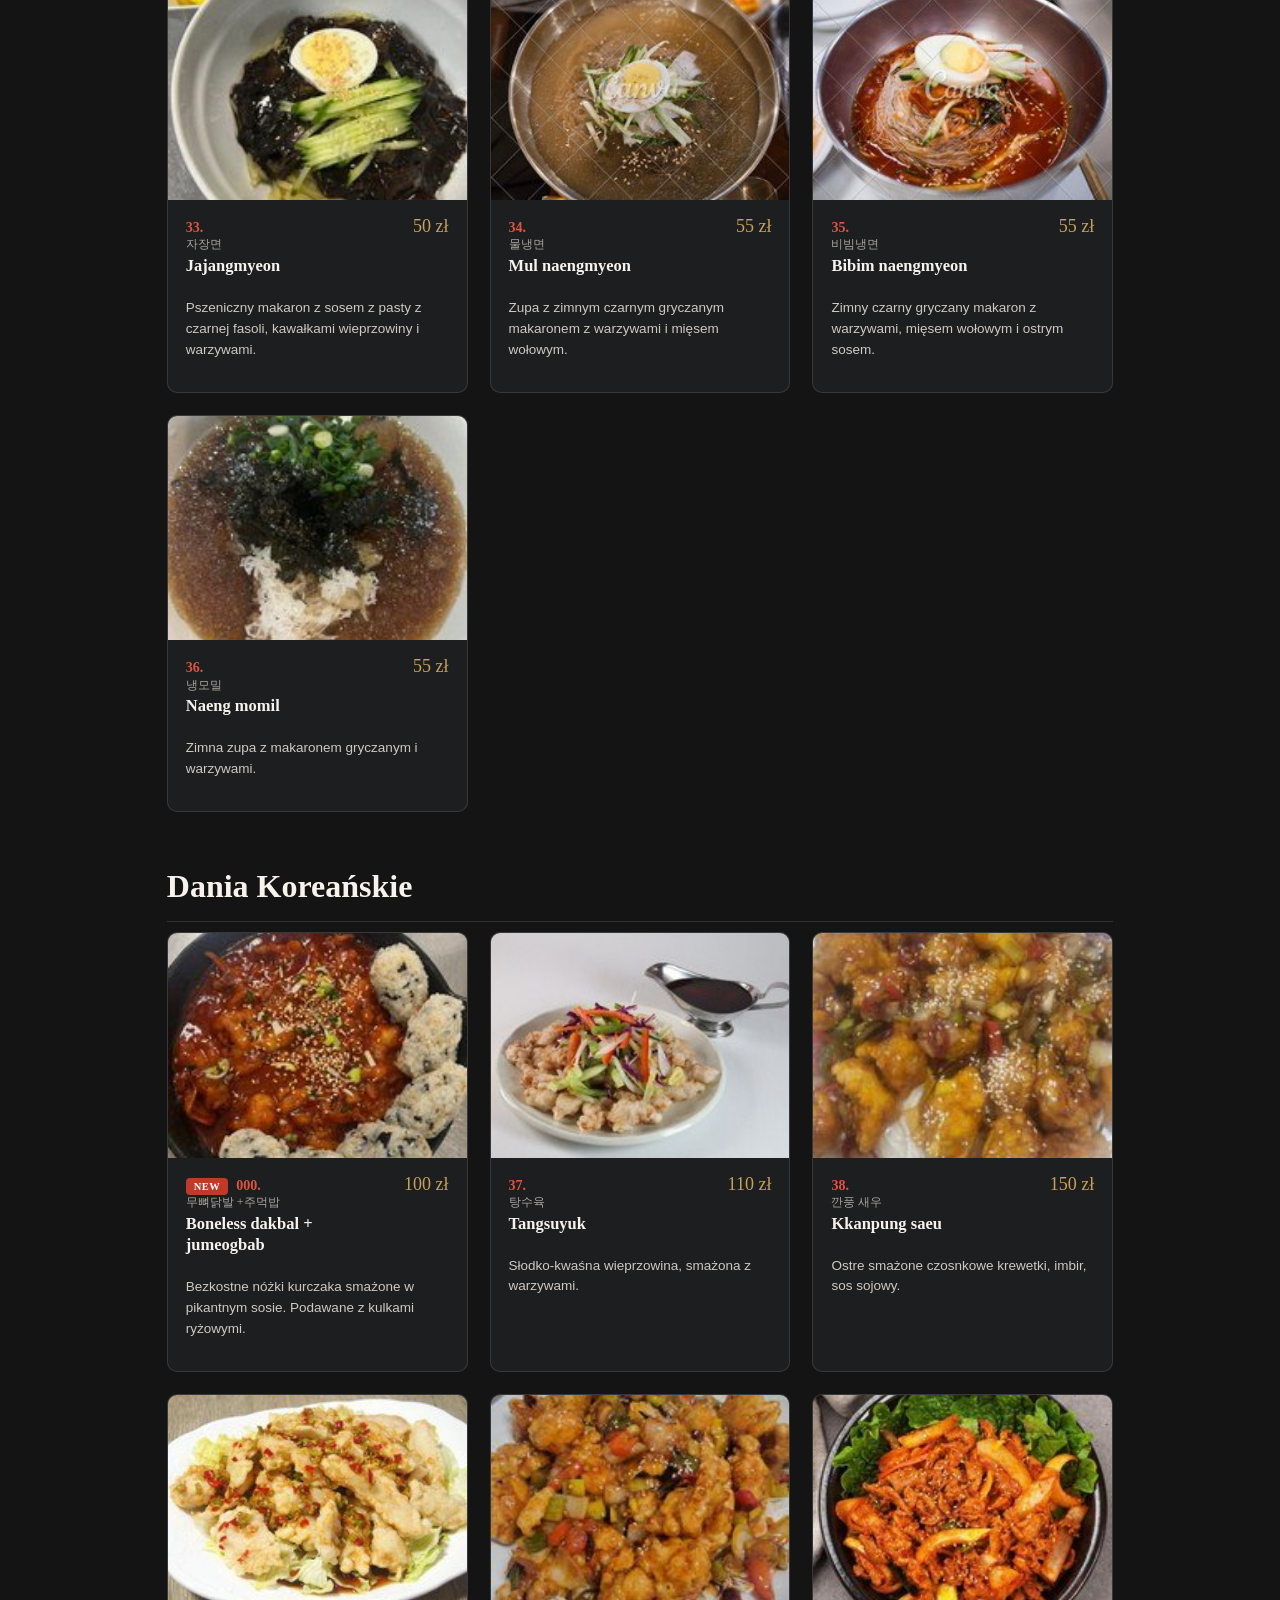
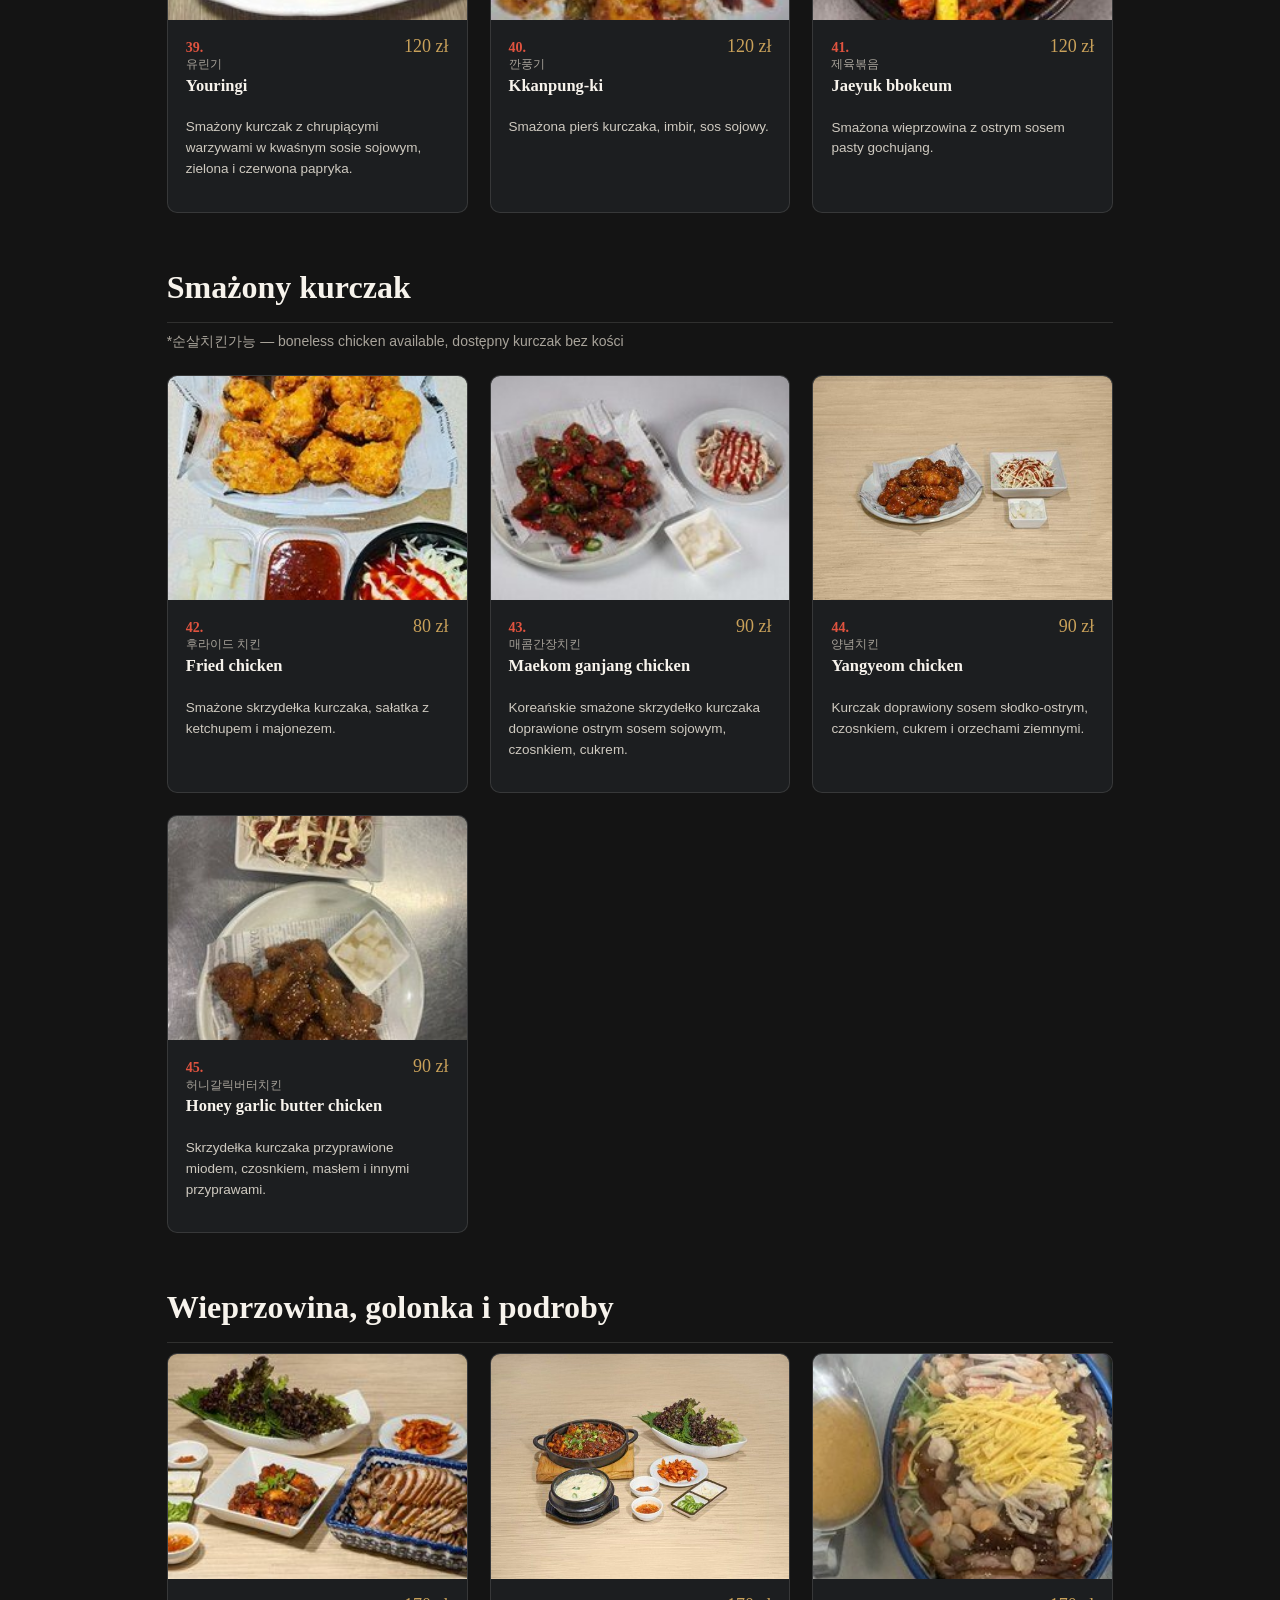
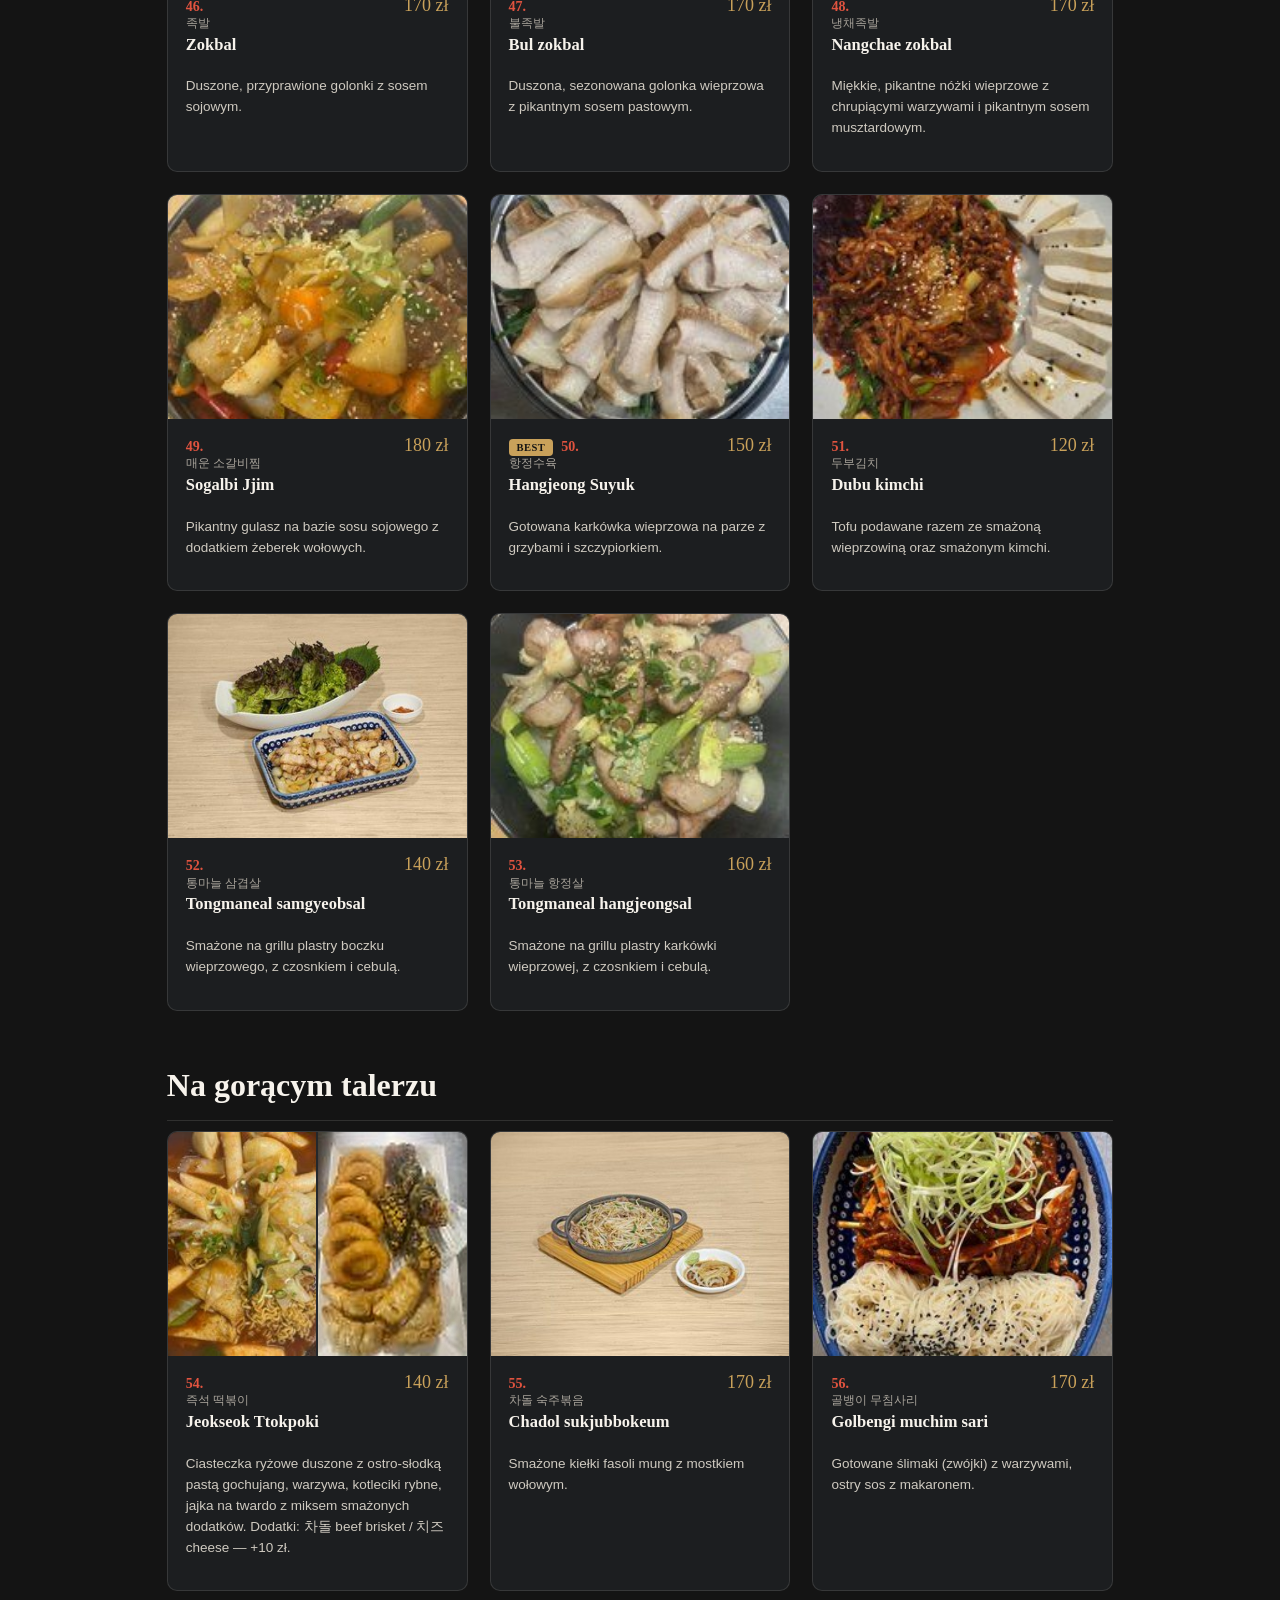
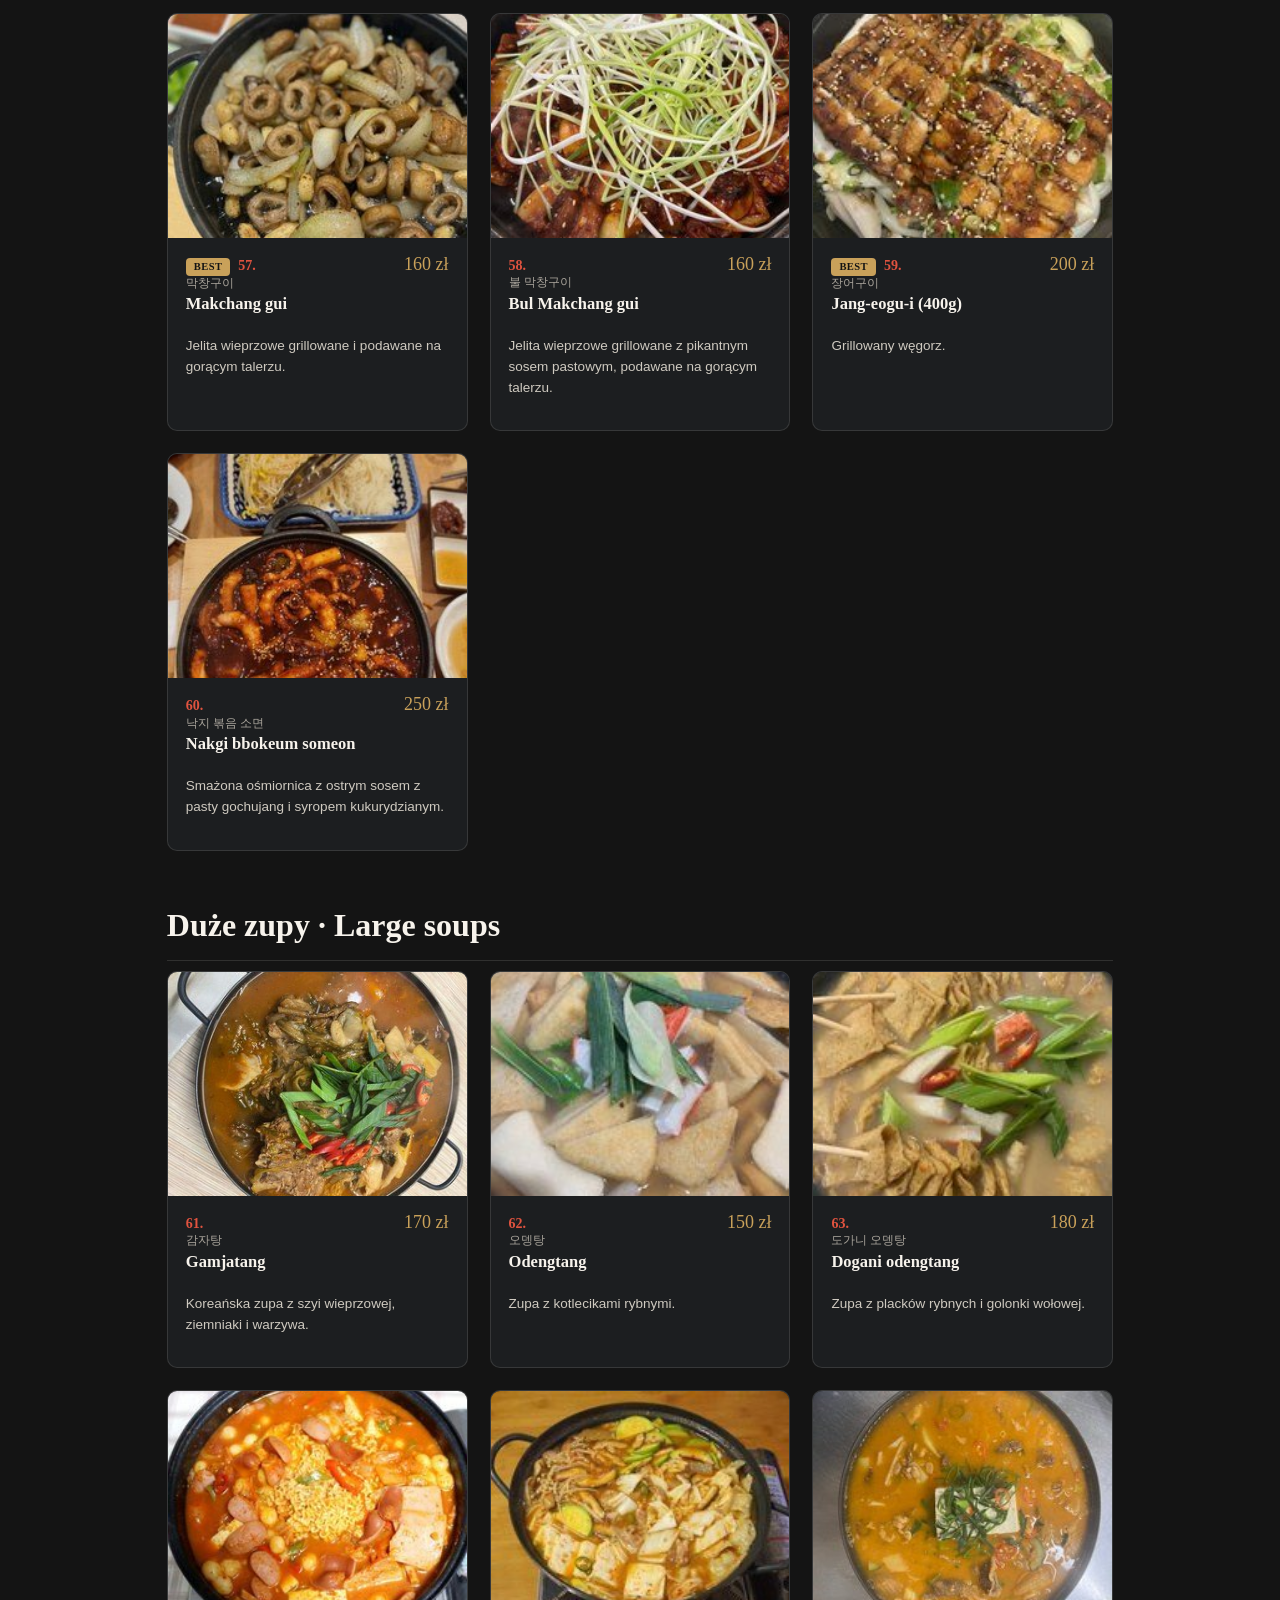
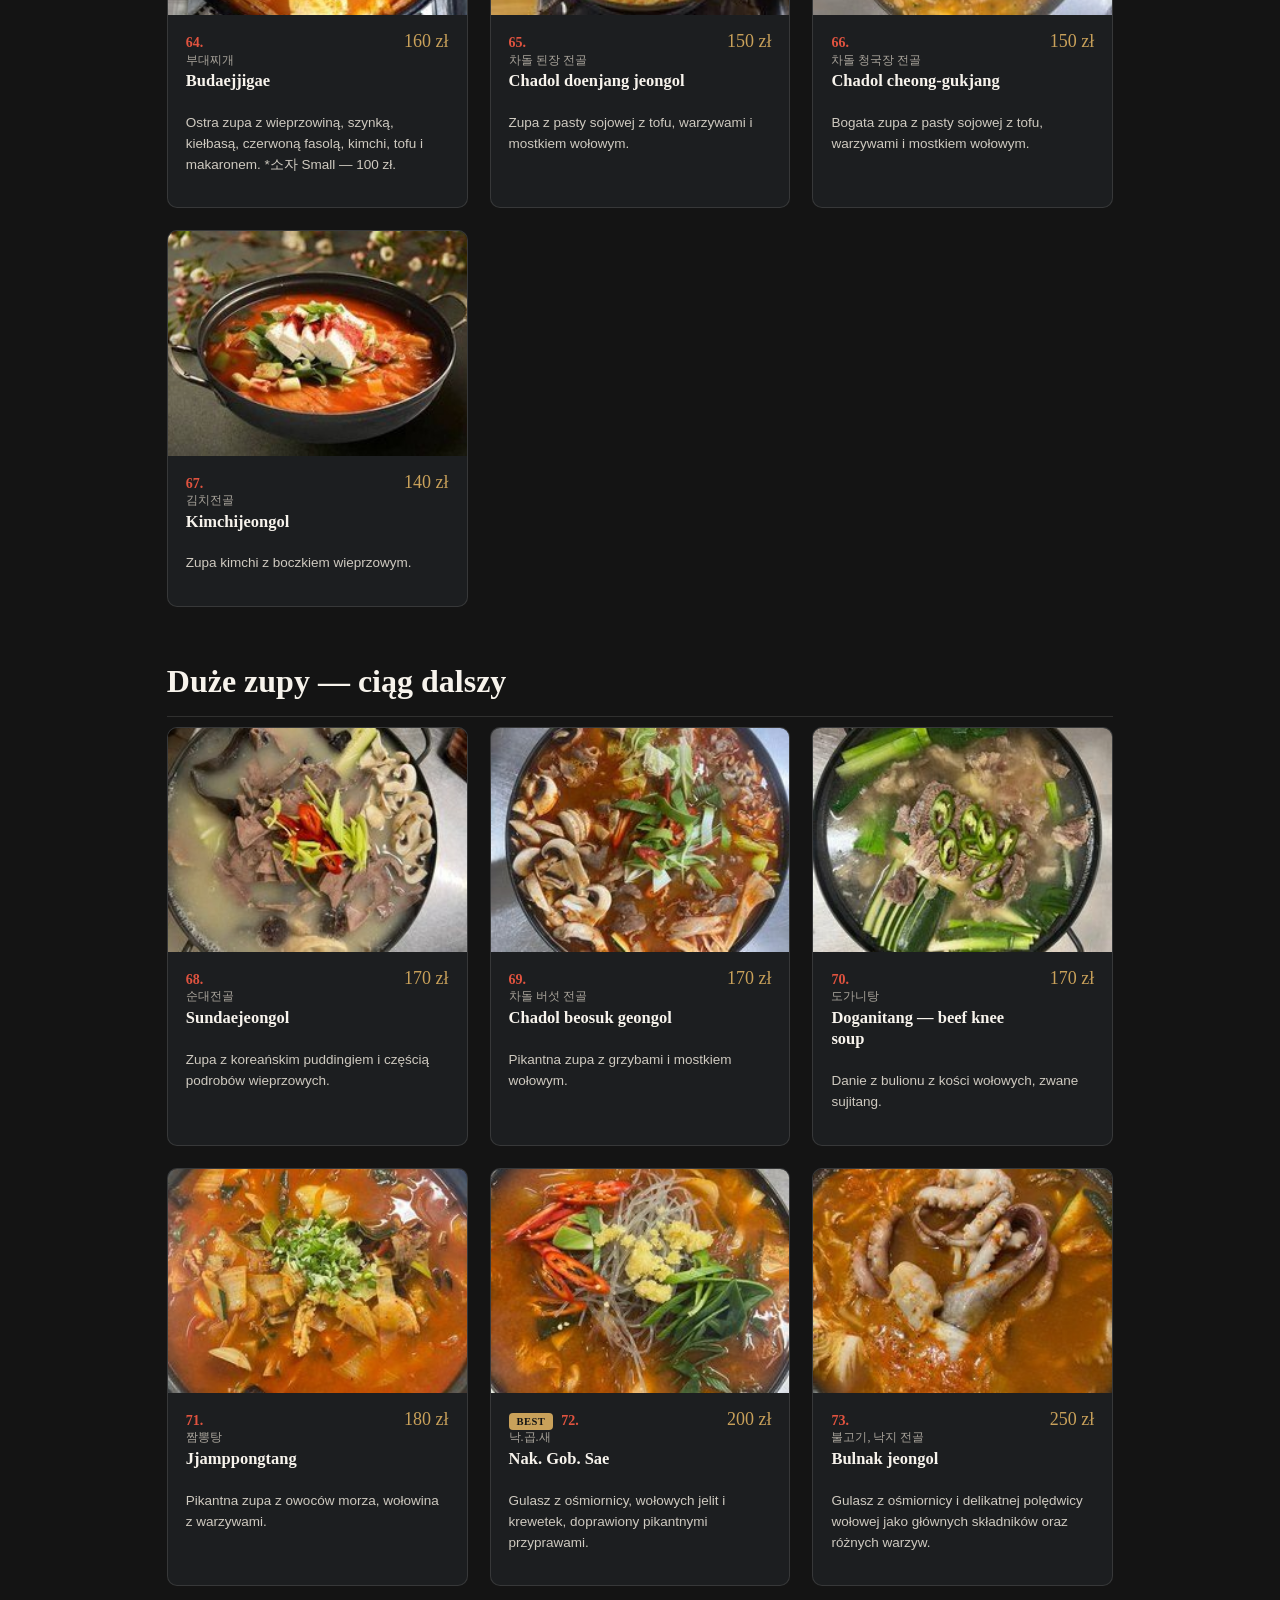
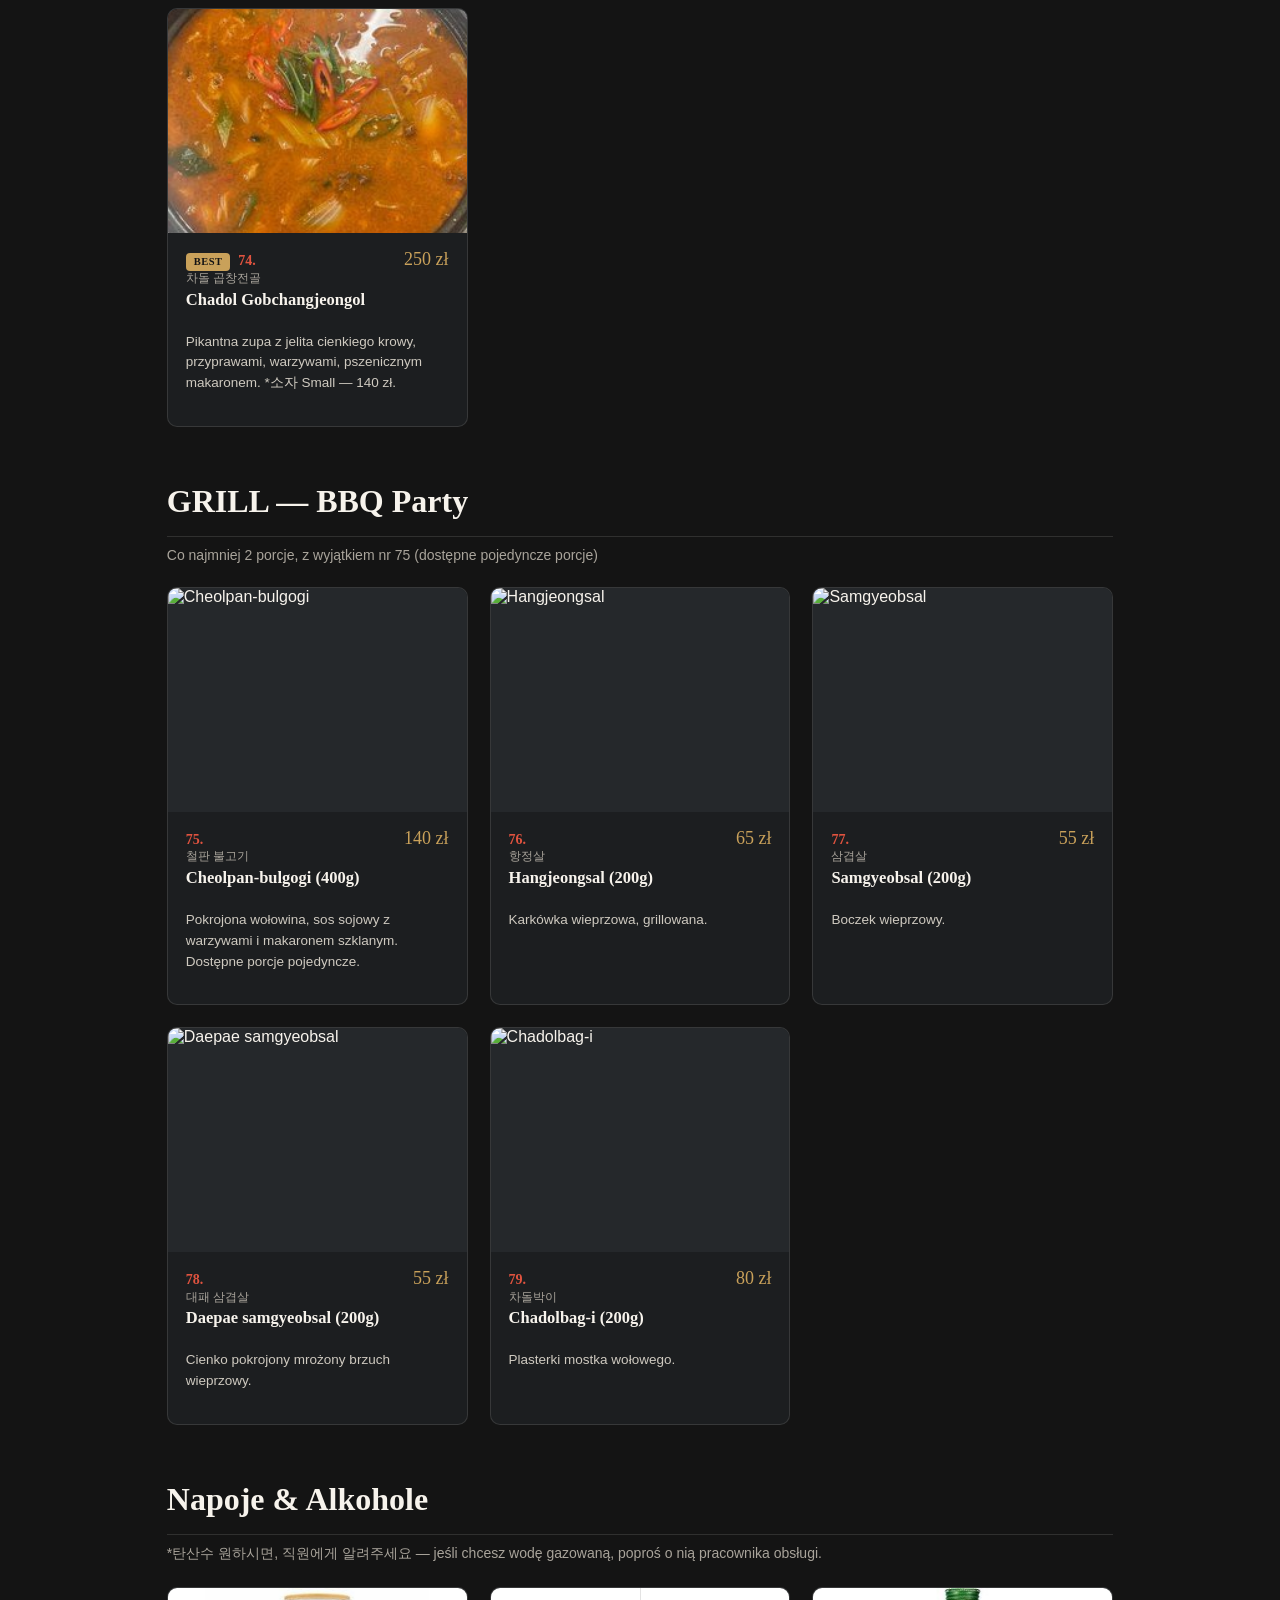
==== commit 0ed7030c: "Update dania-menu.html" ====
--- a/dania-menu.html
+++ b/dania-menu.html
@@ -84,6 +84,8 @@
 .card .photo{aspect-ratio:4/3; overflow:hidden; background:var(--slate-2);}
 .card .photo img{width:100%; height:100%; object-fit:cover; display:block;}
 .card .photo.duo{display:grid; grid-template-columns:1fr 1fr; gap:2px;}
+.card .photo.contain{background:#fff;}
+.card .photo.contain img{object-fit:contain;}
 .card .photo.duo.contain{background:#fff; gap:0;}
 .card .photo.duo.contain img{object-fit:contain;}
 .card .photo.duo.contain img + img{border-left:1px solid #e3e3e3;}
@@ -389,7 +391,7 @@
 <p class="desc"><span class="pl">Zupa z placków rybnych i golonki wołowej.</span><span class="en">Soup with fish cakes and beef knuckle.</span></p></div></article>
 <article class="card"><div class="photo"><img src="img/dania/budaejjigae.jpg" alt="Budaejjigae" loading="lazy"></div>
 <div class="card-body"><div class="card-top"><h3><span class="num">64.</span><span class="kor">부대찌개</span>Budaejjigae</h3><span class="price">160 zł</span></div>
-<p class="desc"><span class="pl">Ostra zupa z wieprzowiną, szynką, kiełbasą, czerwoną fasolą, kimchi, tofu i makaronem. *소자 Small — 90 zł.</span><span class="en">Spicy soup with pork, ham, sausage, red beans, kimchi, tofu and noodles. *소자 Small — 90 zł.</span></p></div></article>
+<p class="desc"><span class="pl">Ostra zupa z wieprzowiną, szynką, kiełbasą, czerwoną fasolą, kimchi, tofu i makaronem. *소자 Small — 100 zł.</span><span class="en">Spicy soup with pork, ham, sausage, red beans, kimchi, tofu and noodles. *소자 Small — 100 zł.</span></p></div></article>
 <article class="card"><div class="photo"><img src="img/dania/chadoldoenjangjeongol.jpg" alt="Chadol doenjang jeongol" loading="lazy"></div>
 <div class="card-body"><div class="card-top"><h3><span class="num">65.</span><span class="kor">차돌 된장 전골</span>Chadol doenjang jeongol</h3><span class="price">150 zł</span></div>
 <p class="desc"><span class="pl">Zupa z pasty sojowej z tofu, warzywami i mostkiem wołowym.</span><span class="en">Soybean paste soup with tofu, vegetables and beef brisket.</span></p></div></article>
@@ -398,7 +400,7 @@
 <p class="desc"><span class="pl">Bogata zupa z pasty sojowej z tofu, warzywami i mostkiem wołowym.</span><span class="en">A rich soybean paste soup with tofu, vegetables and beef brisket.</span></p></div></article>
 <article class="card"><div class="photo"><img src="img/dania/kimchijeongol.jpg" alt="Kimchijeongol" loading="lazy"></div>
 <div class="card-body"><div class="card-top"><h3><span class="num">67.</span><span class="kor">김치전골</span>Kimchijeongol</h3><span class="price">140 zł</span></div>
-<p class="desc"><span class="pl">Zupa z koreańskiej kapusty pekińskiej kimchi z wołowiną.</span><span class="en">Soup with Korean napa cabbage kimchi and beef.</span></p></div></article>
+<p class="desc"><span class="pl">Zupa kimchi z boczkiem wieprzowym.</span><span class="en">Kimchi soup with pork belly.</span></p></div></article>
 </div>
 </section>
 <!-- DUZE ZUPY II -->
@@ -407,7 +409,7 @@
 <div class="grid">
 <article class="card"><div class="photo"><img src="img/dania/sundaejeongol.jpg" alt="Sundaejeongol" loading="lazy"></div>
 <div class="card-body"><div class="card-top"><h3><span class="num">68.</span><span class="kor">순대전골</span>Sundaejeongol</h3><span class="price">170 zł</span></div>
-<p class="desc"><span class="pl">Zupa z koreańską kaszanką oraz z podrobami wieprzowymi.</span><span class="en">Soup with Korean blood sausage and pork offal.</span></p></div></article>
+<p class="desc"><span class="pl">Zupa z koreańskim puddingiem i częścią podrobów wieprzowych.</span><span class="en">Soup with Korean pudding and part of pork offal.</span></p></div></article>
 <article class="card"><div class="photo"><img src="img/dania/chadolbeosukjeongol.jpg" alt="Chadol beosuk geongol" loading="lazy"></div>
 <div class="card-body"><div class="card-top"><h3><span class="num">69.</span><span class="kor">차돌 버섯 전골</span>Chadol beosuk geongol</h3><span class="price">170 zł</span></div>
 <p class="desc"><span class="pl">Pikantna zupa z grzybami i mostkiem wołowym.</span><span class="en">Spicy soup with mushrooms and beef brisket.</span></p></div></article>
@@ -433,15 +435,20 @@
 <div class="cat-head"><h2>GRILL — BBQ Party</h2></div>
 <p class="cat-sub"><span class="pl">Co najmniej 2 porcje, z wyjątkiem nr 75 (dostępne pojedyncze porcje)</span><span class="en">Minimum 2 portions, except No. 75 (single portions available)</span></p>
 <div class="grid">
-<article class="card"><div class="card-body no-photo"><div class="card-top"><h3><span class="num">75.</span><span class="kor">철판 불고기</span>Cheolpan-bulgogi (400g)</h3><span class="price">140 zł</span></div>
+<article class="card"><div class="photo"><img src="img/dania/cheolpan-bulgogi.jpg" alt="Cheolpan-bulgogi" loading="lazy"></div>
+<div class="card-body"><div class="card-top"><h3><span class="num">75.</span><span class="kor">철판 불고기</span>Cheolpan-bulgogi (400g)</h3><span class="price">140 zł</span></div>
 <p class="desc"><span class="pl">Pokrojona wołowina, sos sojowy z warzywami i makaronem szklanym. Dostępne porcje pojedyncze.</span><span class="en">Sliced beef in soy sauce with vegetables and glass noodles. Single portions available.</span></p></div></article>
-<article class="card"><div class="card-body no-photo"><div class="card-top"><h3><span class="num">76.</span><span class="kor">항정살</span>Hangjeongsal (200g)</h3><span class="price">65 zł</span></div>
+<article class="card"><div class="photo"><img src="img/dania/hangjeongsal-grill.jpg" alt="Hangjeongsal" loading="lazy"></div>
+<div class="card-body"><div class="card-top"><h3><span class="num">76.</span><span class="kor">항정살</span>Hangjeongsal (200g)</h3><span class="price">65 zł</span></div>
 <p class="desc"><span class="pl">Karkówka wieprzowa, grillowana.</span><span class="en">Grilled pork neck.</span></p></div></article>
-<article class="card"><div class="card-body no-photo"><div class="card-top"><h3><span class="num">77.</span><span class="kor">삼겹살</span>Samgyeobsal (200g)</h3><span class="price">55 zł</span></div>
+<article class="card"><div class="photo"><img src="img/dania/samgyeopsal.jpg" alt="Samgyeobsal" loading="lazy"></div>
+<div class="card-body"><div class="card-top"><h3><span class="num">77.</span><span class="kor">삼겹살</span>Samgyeobsal (200g)</h3><span class="price">55 zł</span></div>
 <p class="desc"><span class="pl">Boczek wieprzowy.</span><span class="en">Pork belly.</span></p></div></article>
-<article class="card"><div class="card-body no-photo"><div class="card-top"><h3><span class="num">78.</span><span class="kor">대패 삼겹살</span>Daepae samgyeobsal (200g)</h3><span class="price">55 zł</span></div>
+<article class="card"><div class="photo"><img src="img/dania/daepae-samgyeopsal.jpg" alt="Daepae samgyeobsal" loading="lazy"></div>
+<div class="card-body"><div class="card-top"><h3><span class="num">78.</span><span class="kor">대패 삼겹살</span>Daepae samgyeobsal (200g)</h3><span class="price">55 zł</span></div>
 <p class="desc"><span class="pl">Cienko pokrojony mrożony brzuch wieprzowy.</span><span class="en">Thinly sliced frozen pork belly.</span></p></div></article>
-<article class="card"><div class="card-body no-photo"><div class="card-top"><h3><span class="num">79.</span><span class="kor">차돌박이</span>Chadolbag-i (200g)</h3><span class="price">80 zł</span></div>
+<article class="card"><div class="photo"><img src="img/dania/chadolbagi.jpg" alt="Chadolbag-i" loading="lazy"></div>
+<div class="card-body"><div class="card-top"><h3><span class="num">79.</span><span class="kor">차돌박이</span>Chadolbag-i (200g)</h3><span class="price">80 zł</span></div>
 <p class="desc"><span class="pl">Plasterki mostka wołowego.</span><span class="en">Sliced beef brisket.</span></p></div></article>
 </div>
 </section>
@@ -450,25 +457,28 @@
 <div class="cat-head"><h2>Napoje &amp; Alkohole</h2></div>
 <p class="cat-sub"><span class="pl">*탄산수 원하시면, 직원에게 알려주세요 — jeśli chcesz wodę gazowaną, poproś o nią pracownika obsługi.</span><span class="en">*탄산수 원하시면, 직원에게 알려주세요 — if you'd like sparkling water, please ask a staff member.</span></p>
 <div class="grid">
-<article class="card"><div class="photo"><img src="img/dania/beer.jpg" alt="Piwo" loading="lazy"></div>
+<article class="card"><div class="photo contain"><img src="img/dania/beer.jpg" alt="Piwo" loading="lazy"></div>
 <div class="card-body"><div class="card-top"><h3><span class="kor">맥주</span>Piwo (Tyskie)</h3><span class="price">15 zł</span></div></div></article>
 <article class="card"><div class="photo duo contain"><img src="img/dania/draftbeer.jpg" alt="Lech Premium" loading="lazy"><img src="img/dania/kozel-dark.jpg" alt="Kozel Cerny" loading="lazy"></div>
 <div class="card-body"><div class="card-top"><h3><span class="kor">생맥주</span>Draft Beer — 0.5L</h3><span class="price">18 zł</span></div>
 <p class="desc"><span class="pl">1) 레흐 프리미엄 (LECH PREMIUM)<br>2) 코젤다크 (KOZEL CERNY)</span><span class="en">1) 레흐 프리미엄 (LECH PREMIUM)<br>2) 코젤다크 (KOZEL CERNY)</span></p></div></article>
-<article class="card"><div class="photo"><img src="img/dania/soju.jpg" alt="Soju" loading="lazy"></div>
+<article class="card"><div class="photo contain"><img src="img/dania/soju.jpg" alt="Soju" loading="lazy"></div>
 <div class="card-body"><div class="card-top"><h3><span class="kor">소주</span>Soju — 16% Alc</h3><span class="price">55 zł</span></div>
 <p class="desc"><span class="pl">Klasyczne soju.</span><span class="en">Classic soju.</span></p></div></article>
-<article class="card"><div class="photo"><img src="img/dania/saerosoju.jpg" alt="Saero soju" loading="lazy"></div>
+<article class="card"><div class="photo contain" style="background:#f8f8f8"><img src="img/dania/saerosoju.jpg" alt="Saero soju" loading="lazy"></div>
 <div class="card-body"><div class="card-top"><h3><span class="kor">새로 소주</span>Saero soju (bez cukru) — 16% Alc</h3><span class="price">55 zł</span></div></div></article>
-<article class="card"><div class="photo"><img src="img/dania/fruitsoju.jpg" alt="Owocowe soju" loading="lazy"></div>
+<article class="card"><div class="photo contain"><img src="img/dania/fruitsoju.jpg" alt="Owocowe soju" loading="lazy"></div>
 <div class="card-body"><div class="card-top"><h3><span class="kor">과일맛 소주</span>Owocowe soju — 13% Alc</h3><span class="price">55 zł</span></div></div></article>
-<article class="card"><div class="photo"><img src="img/dania/hawyo.jpg" alt="Hawyo soju" loading="lazy"></div>
+<article class="card"><div class="photo contain"><img src="img/dania/hawyo.jpg" alt="Hawyo soju" loading="lazy"></div>
 <div class="card-body"><div class="card-top"><h3><span class="kor">화요 소주</span>Hawyo soju — 25% Alc (375ml)</h3><span class="price">110 zł</span></div></div></article>
-<article class="card"><div class="photo"><img src="img/dania/makgeolli.jpg" alt="Makgeolli" loading="lazy"></div>
-<div class="card-body"><div class="card-top"><h3><span class="kor">막걸리</span>Makgeolli — 6% Alc / Alba Makgeolli — 4% Alc</h3><span class="price">50 zł</span></div></div></article>
-<article class="card"><div class="card-body no-photo"><div class="card-top"><h3><span class="kor">하이볼 칵테일</span>High Ball Cocktail</h3><span class="price">25 zł</span></div>
+<article class="card"><div class="card-body no-photo"><div class="card-top"><h3><span class="kor">막걸리</span>Makgeolli — 6% Alc</h3><span class="price">50 zł</span></div></div></article>
+<article class="card"><div class="photo contain"><img src="img/dania/makgeolli.jpg" alt="Chestnut Makgeolli" loading="lazy"></div>
+<div class="card-body"><div class="card-top"><h3><span class="kor">알밤 막걸리</span>Chestnut Makgeolli — 4% Alc</h3><span class="price">50 zł</span></div></div></article>
+<article class="card"><div class="photo"><img src="img/dania/highball.jpg" alt="High Ball Cocktail" loading="lazy"></div>
+<div class="card-body"><div class="card-top"><h3><span class="kor">하이볼 칵테일</span>High Ball Cocktail</h3><span class="price">25 zł</span></div>
 <p class="desc"><span class="pl">Lemon juice, Jameson whisky, Schweppes.</span><span class="en">Lemon juice, Jameson whisky, Schweppes.</span></p></div></article>
-<article class="card"><div class="card-body no-photo"><div class="card-top"><h3><span class="kor">음료</span>Napoje (Pepsi, 7-up, Milkis, Mirinda, Mountain Dew, Lemoniada)</h3><span class="price">10 zł</span></div></div></article>
+<article class="card"><div class="photo"><img src="img/dania/soft-drinks.jpg" alt="Napoje: Pepsi, 7-up, Mirinda, Milkis" loading="lazy"></div>
+<div class="card-body"><div class="card-top"><h3><span class="kor">음료</span>Napoje (Pepsi, 7-up, Milkis, Mirinda, Mountain Dew, Lemoniada)</h3><span class="price">10 zł</span></div></div></article>
 </div>
 </section>
 </main>
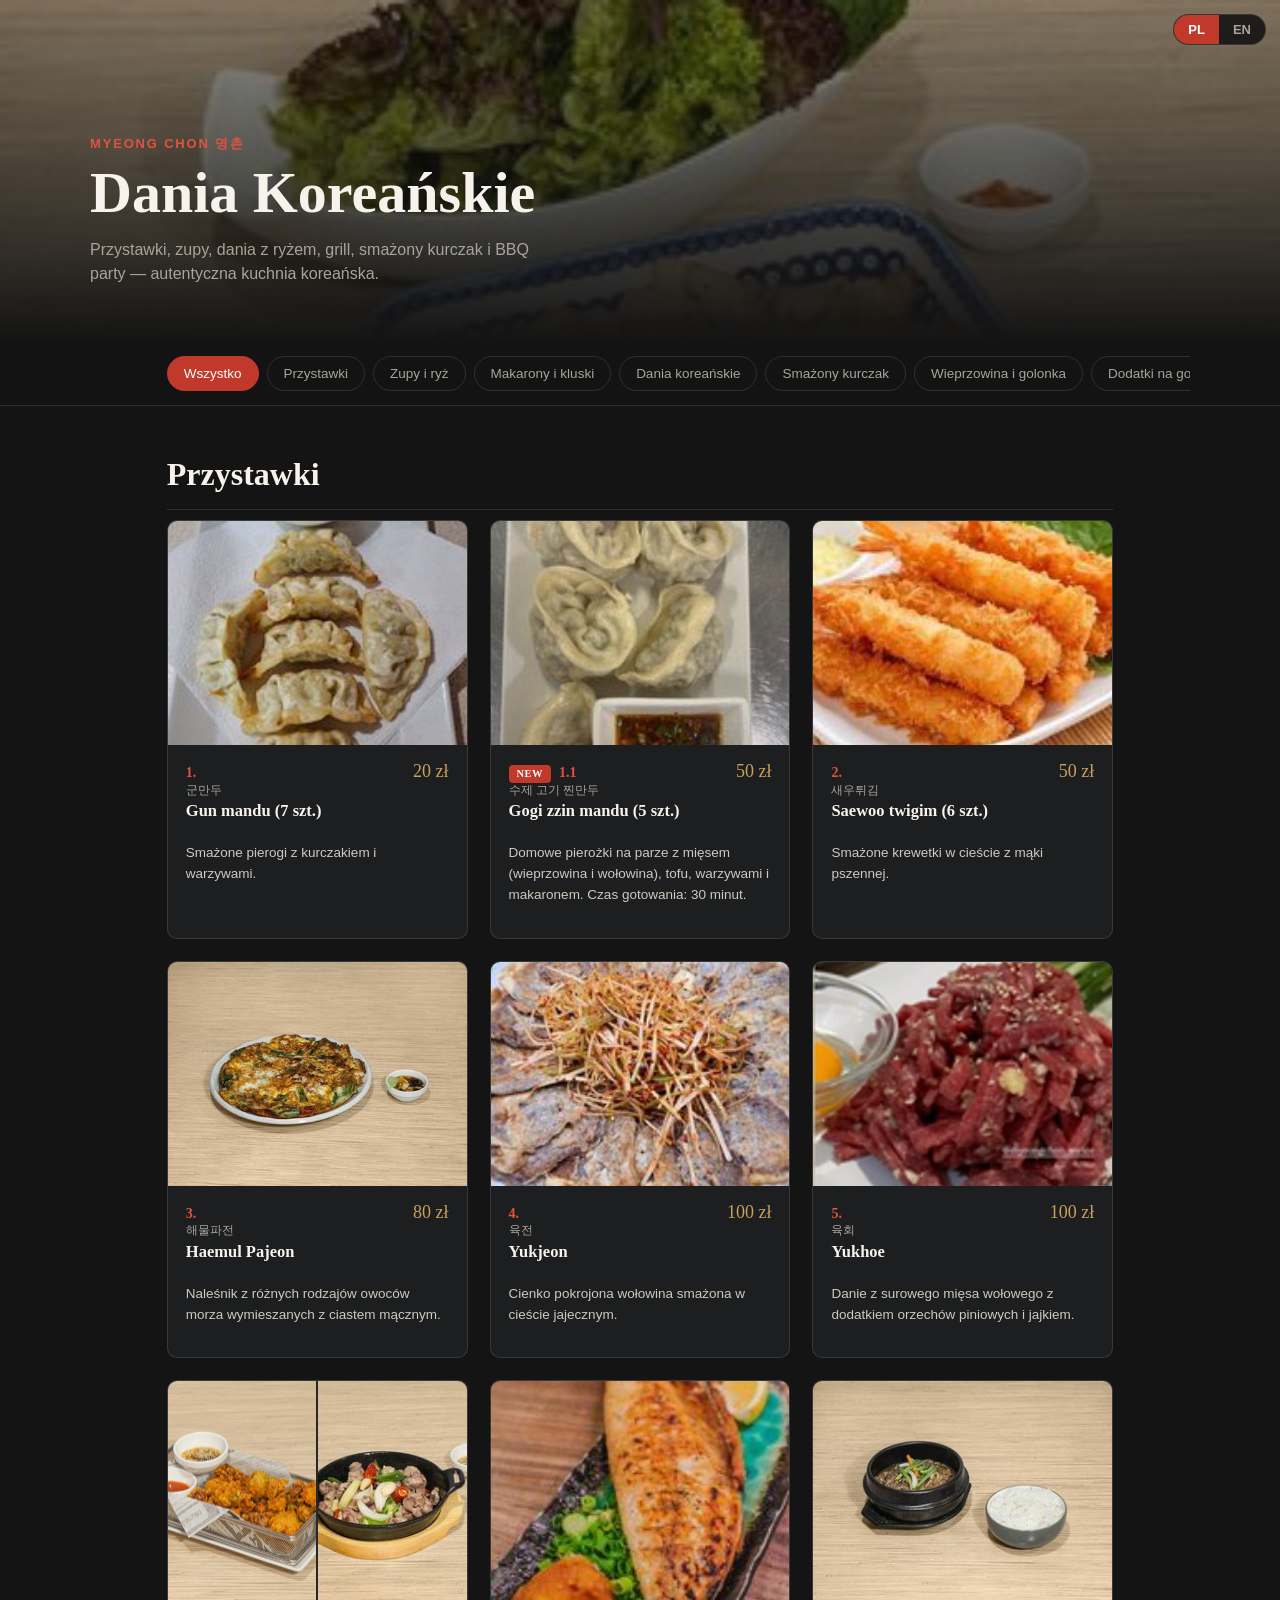
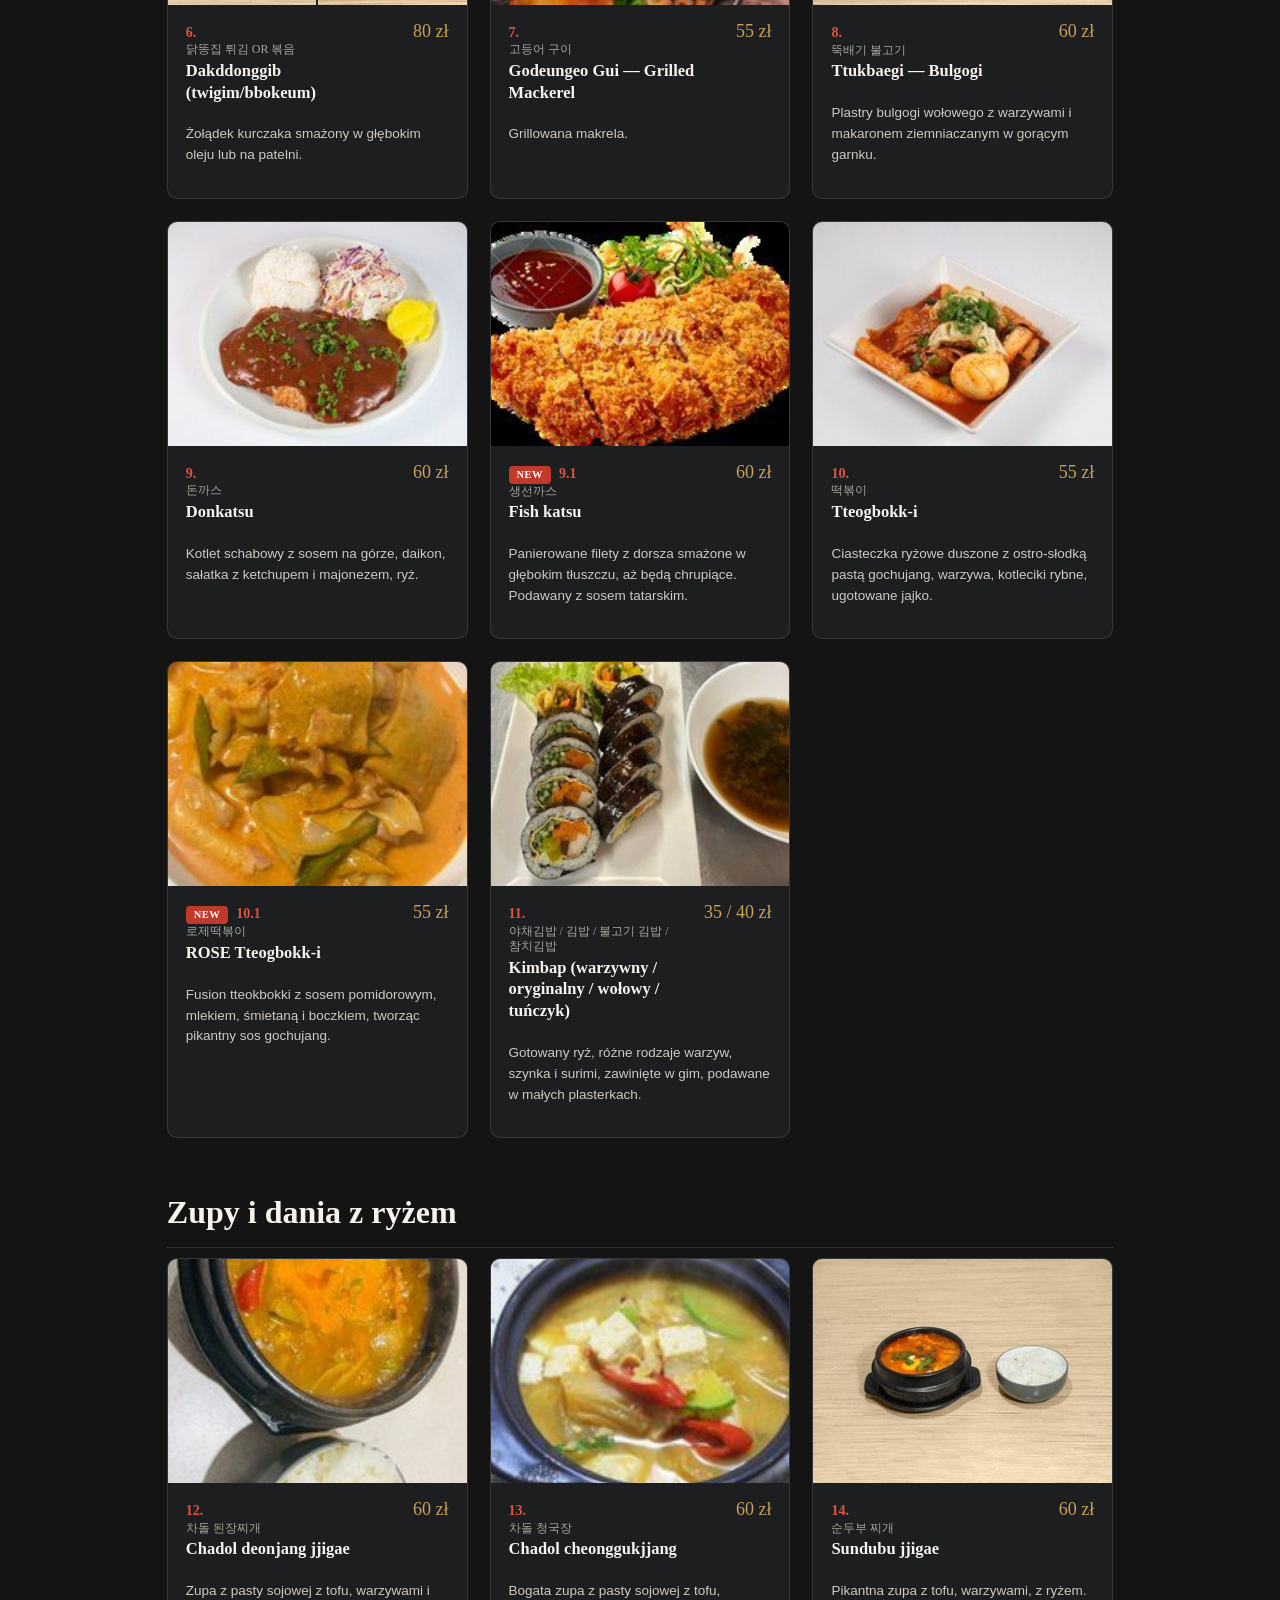
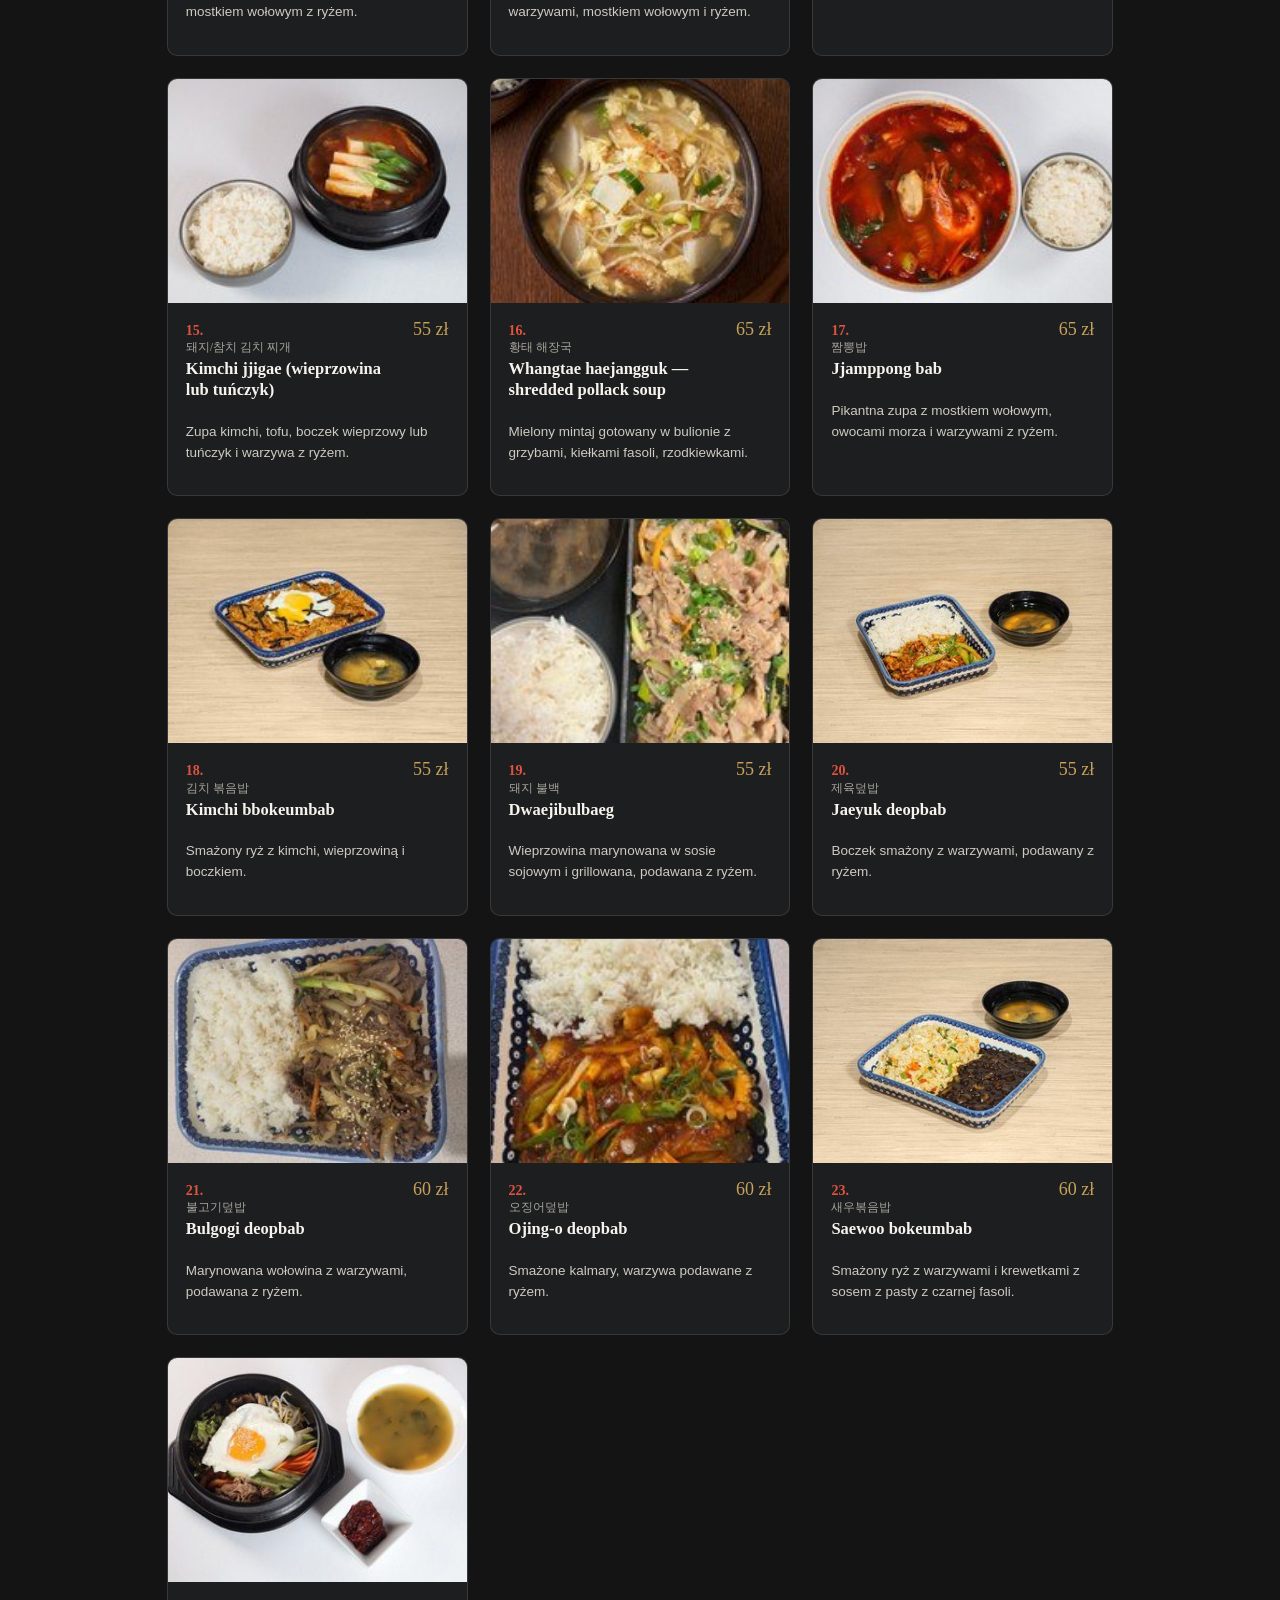
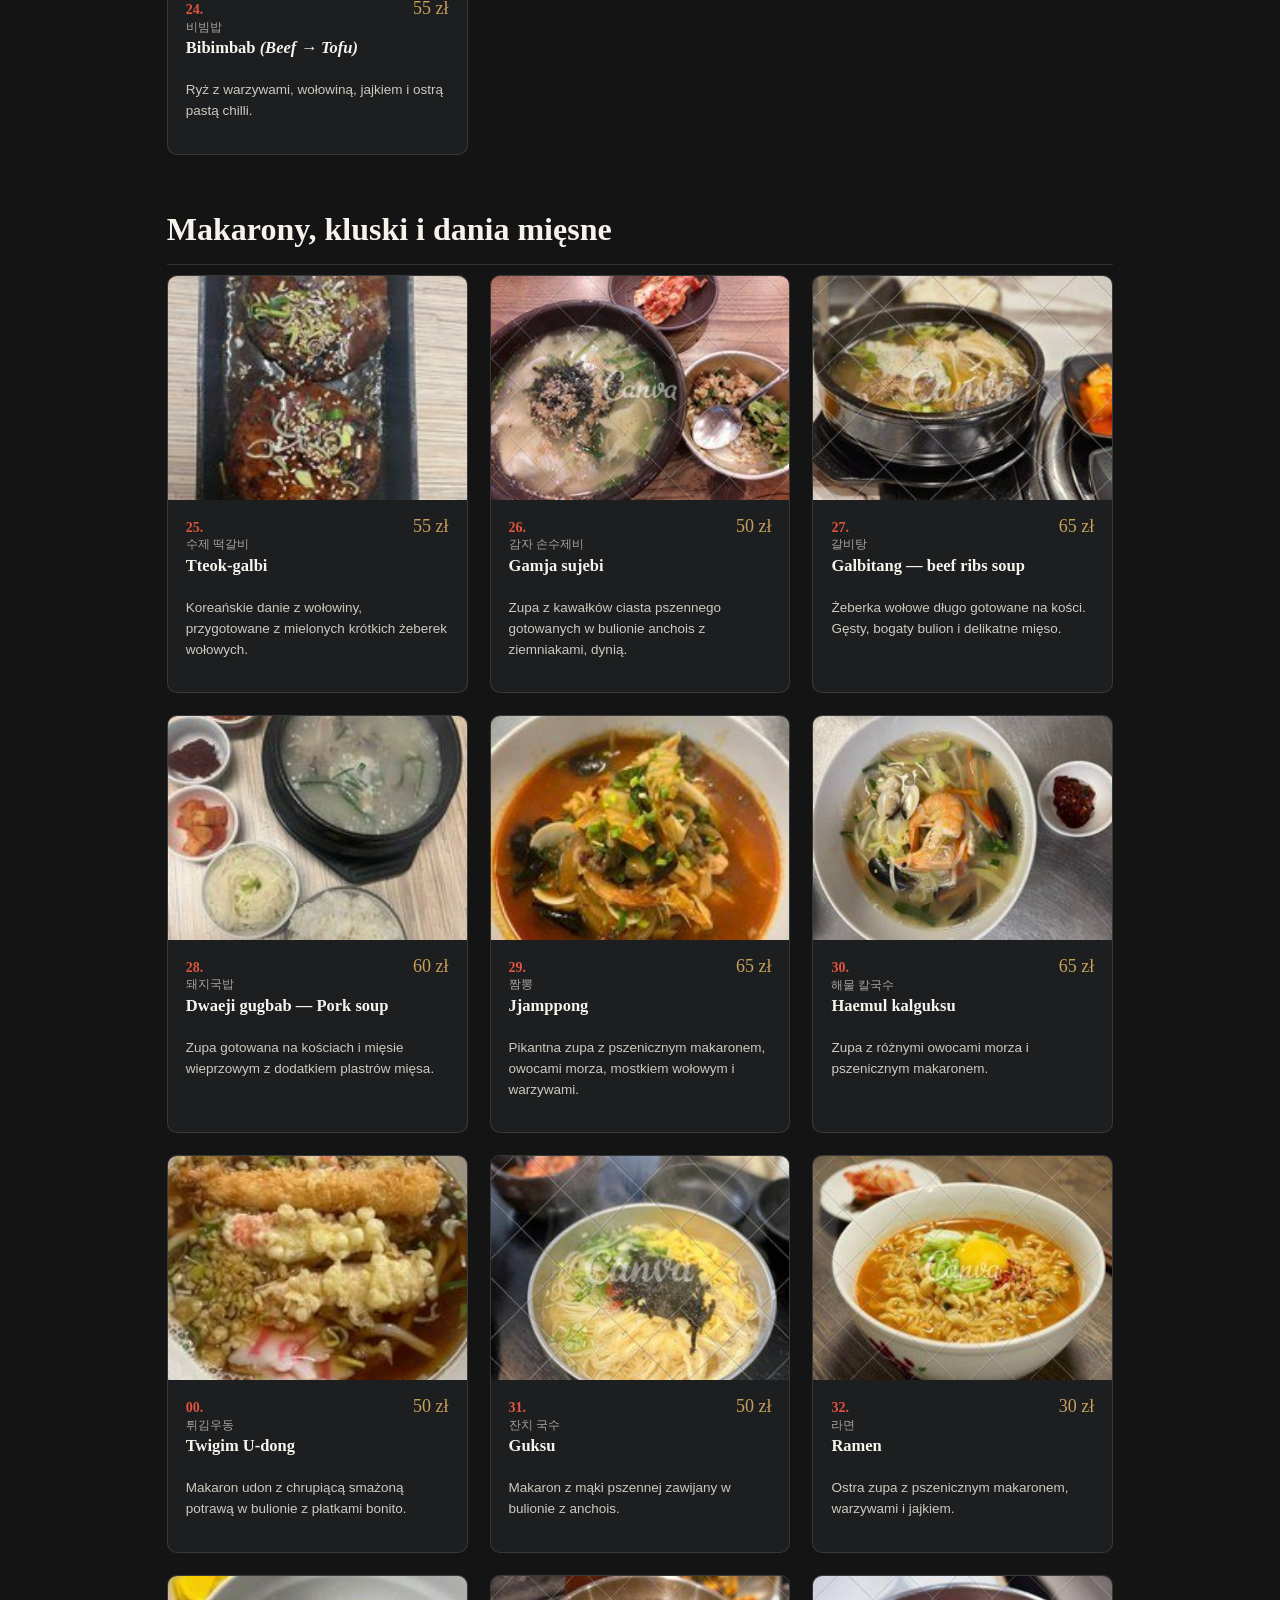
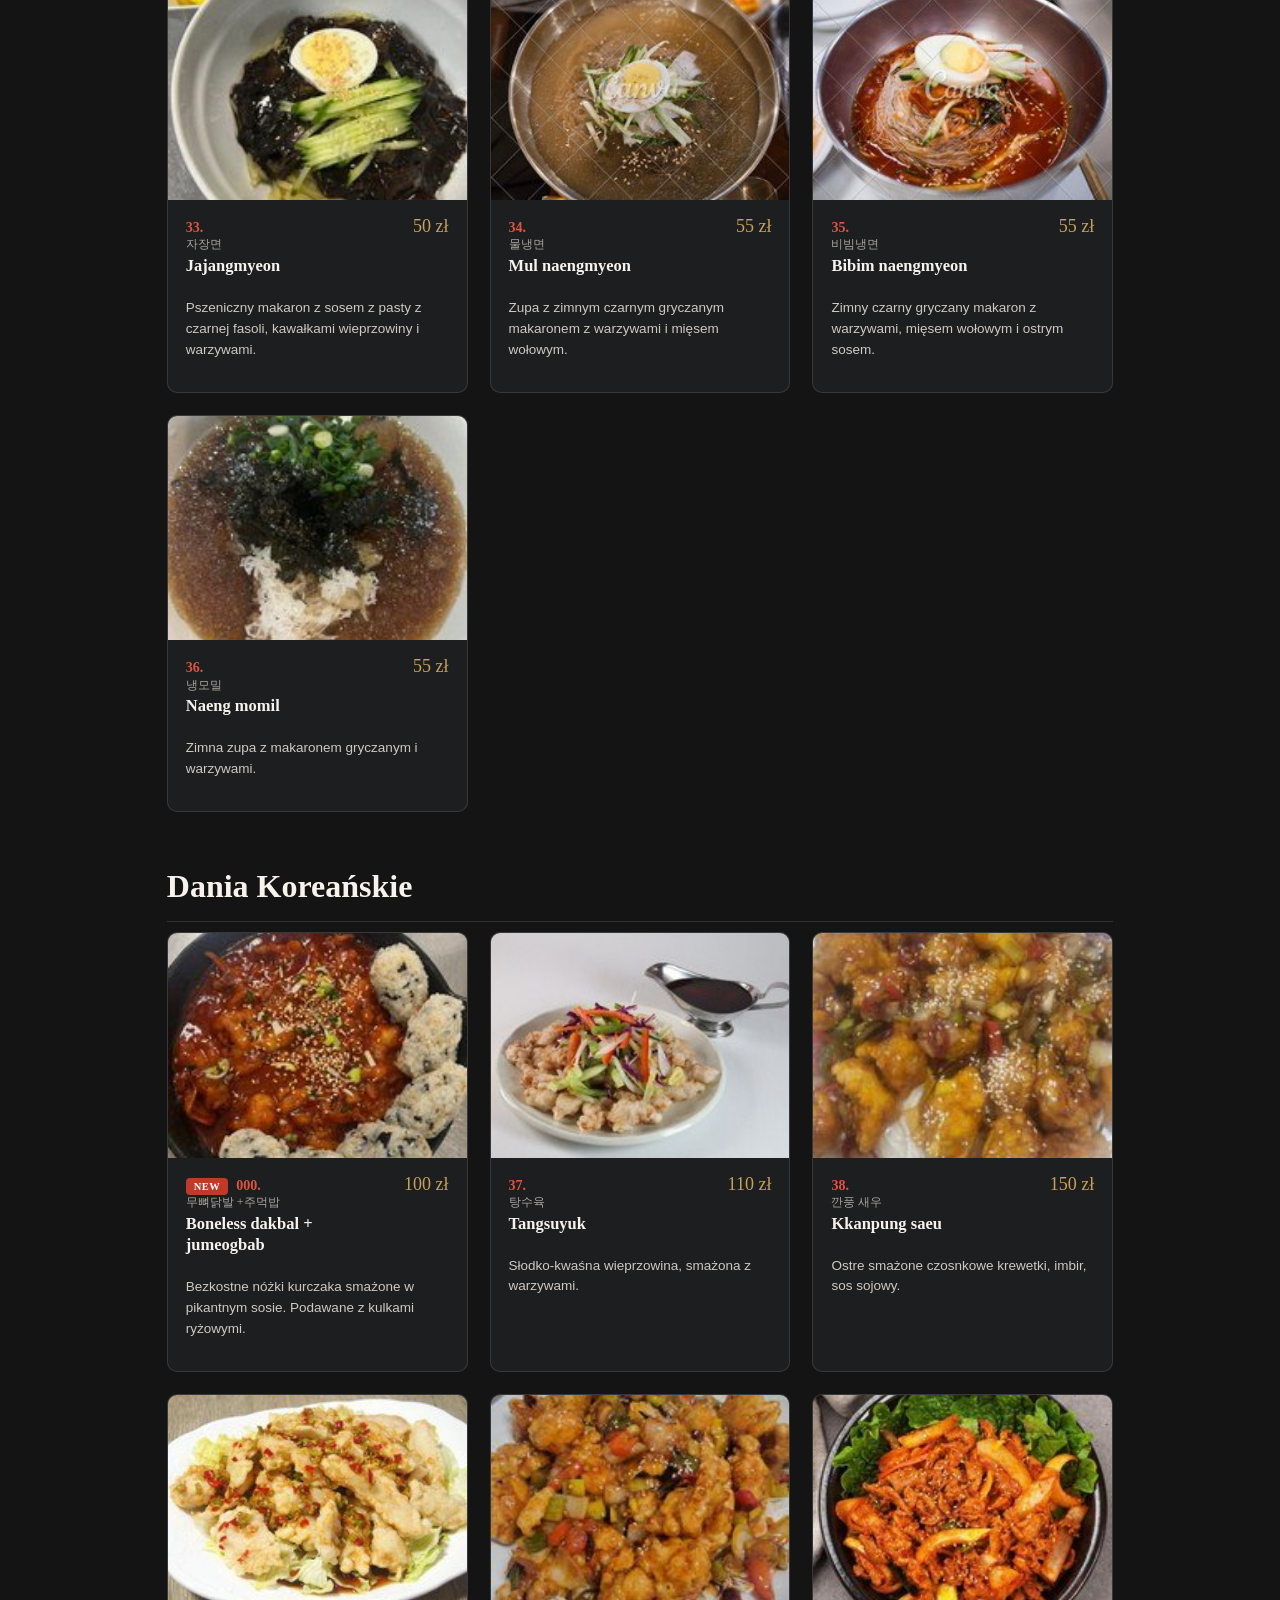
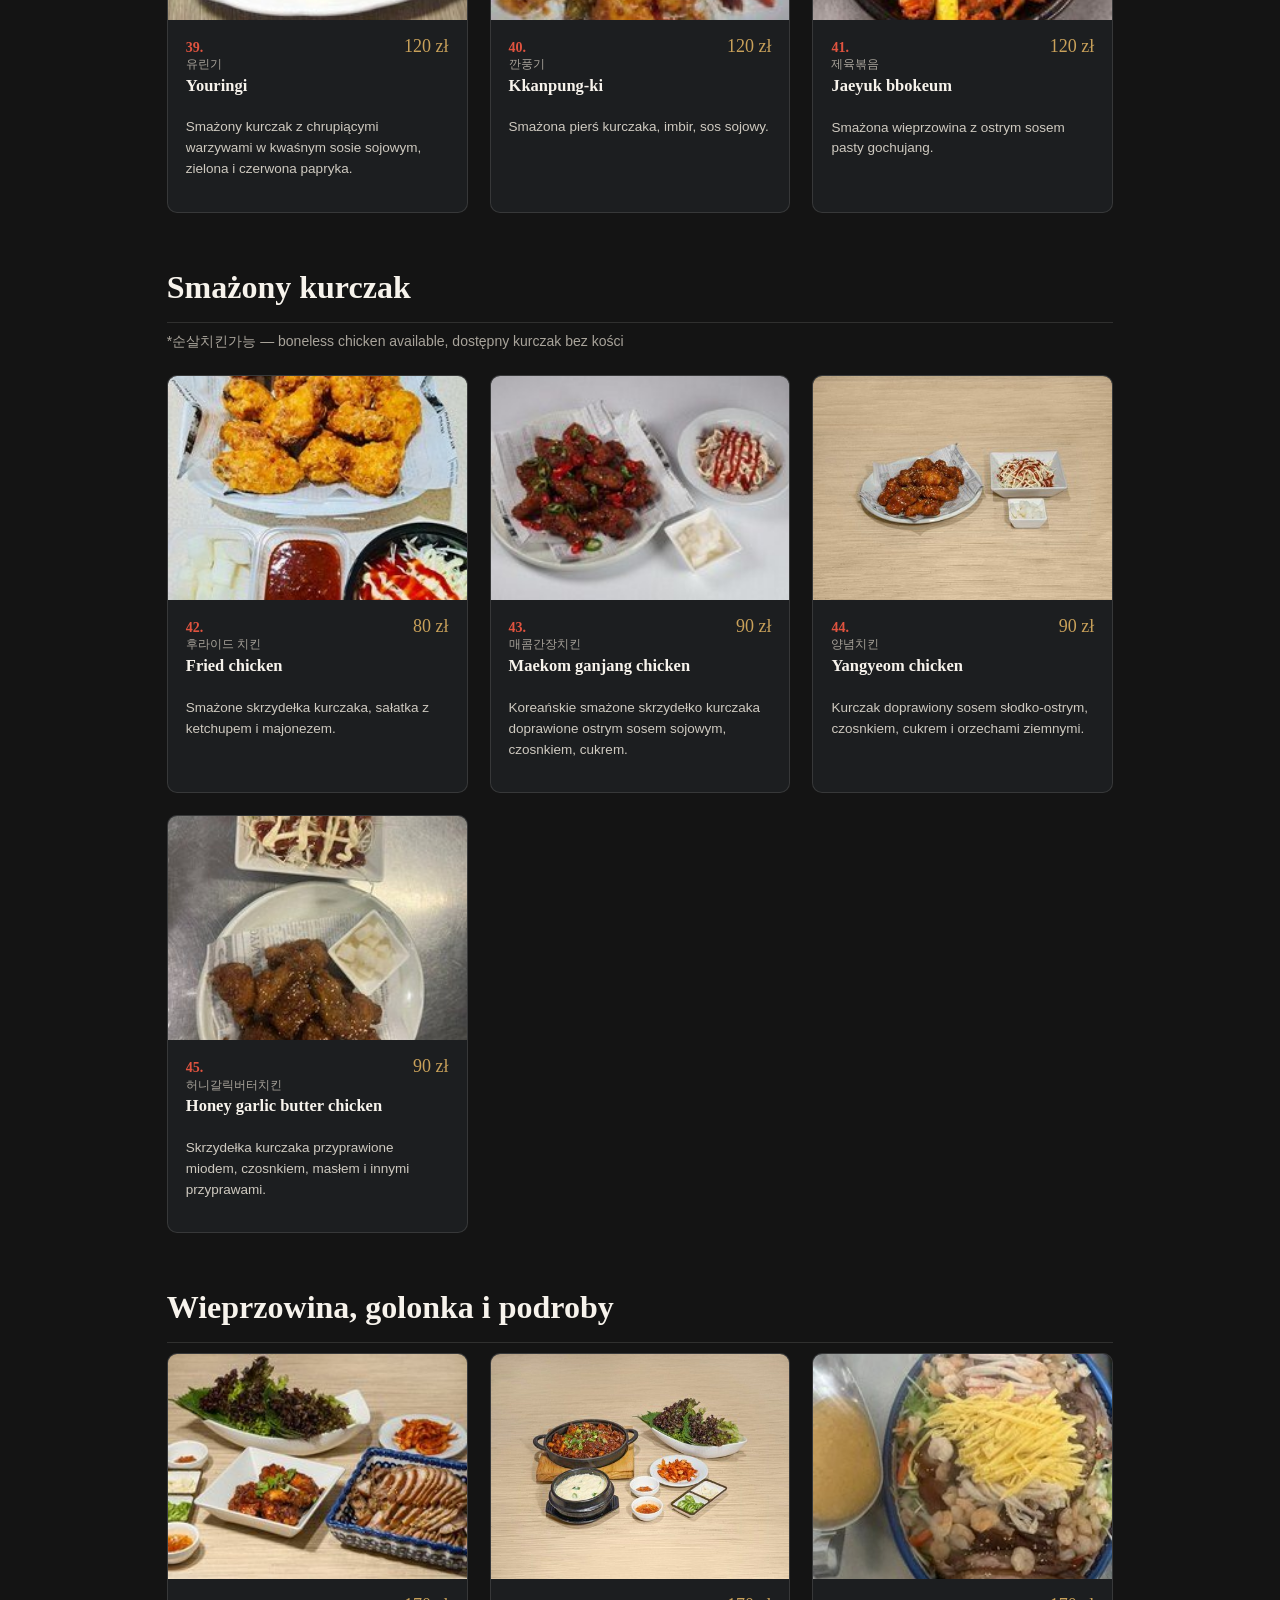
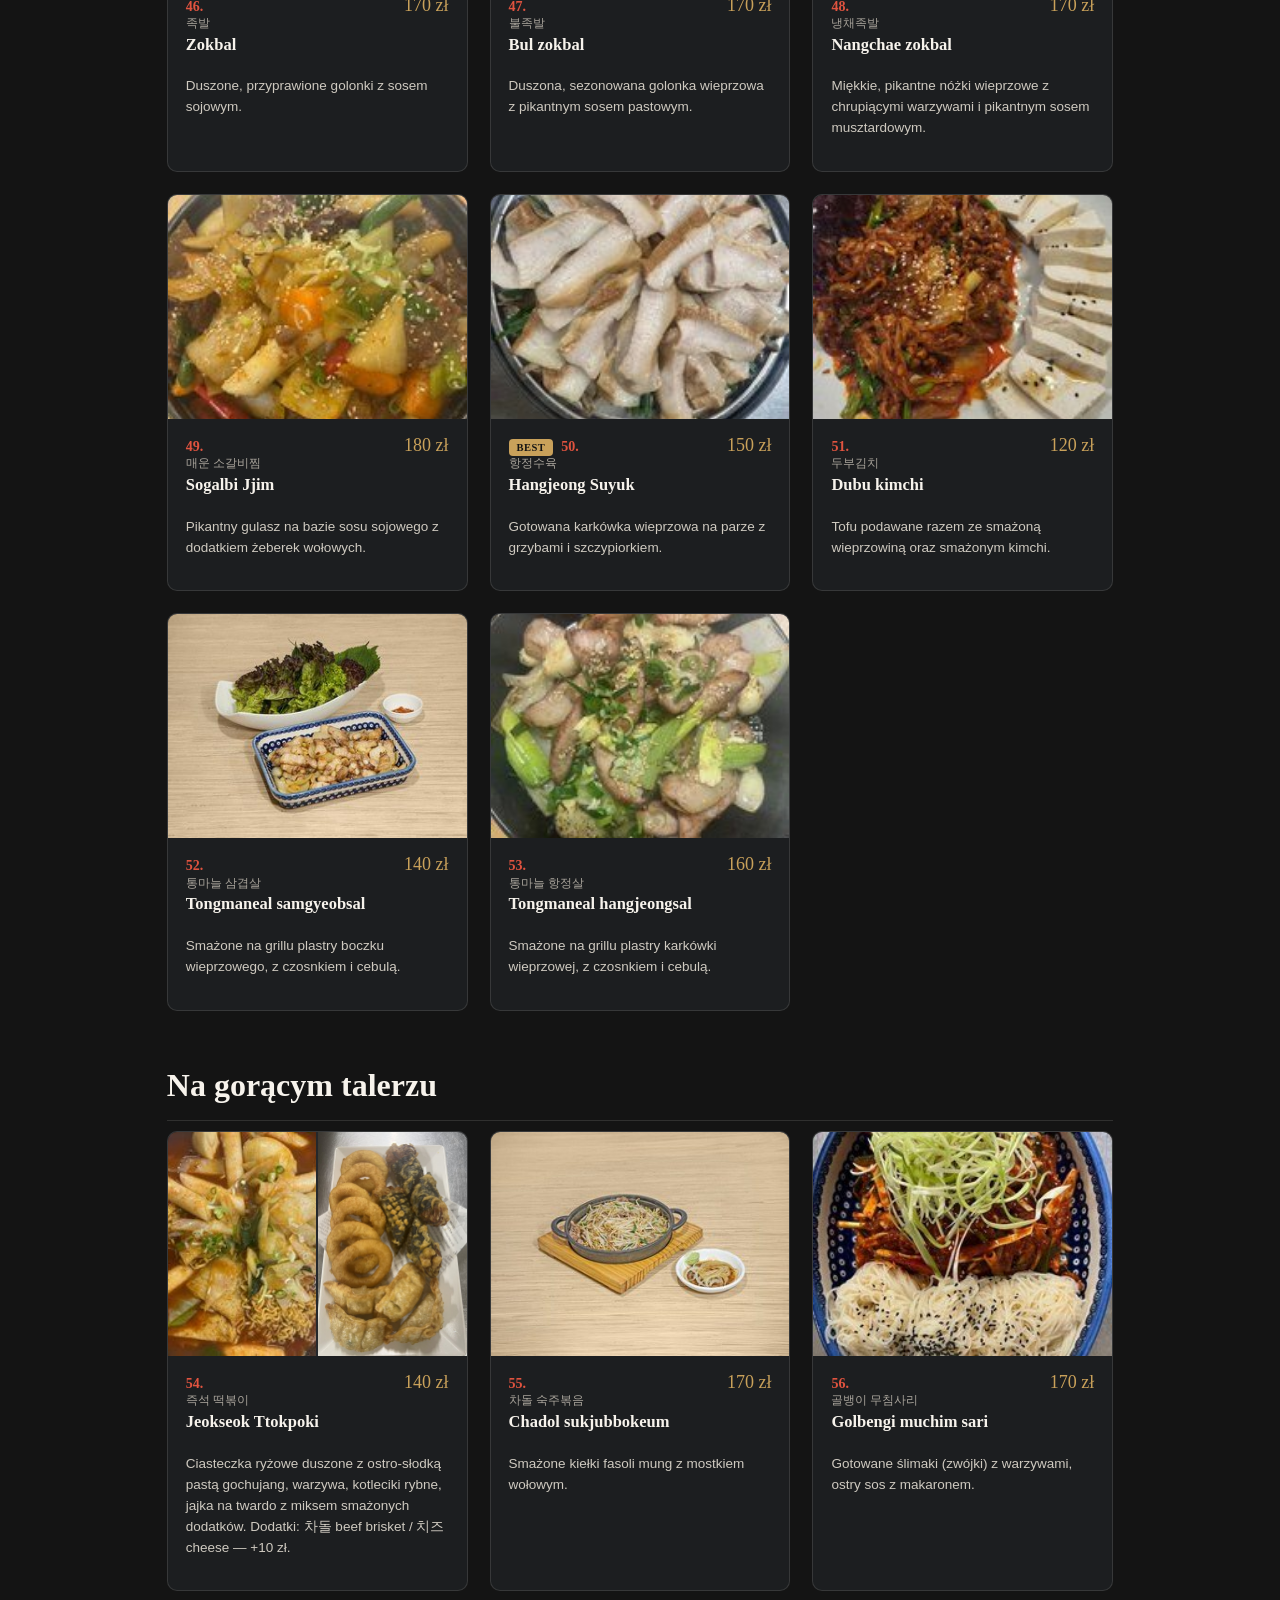
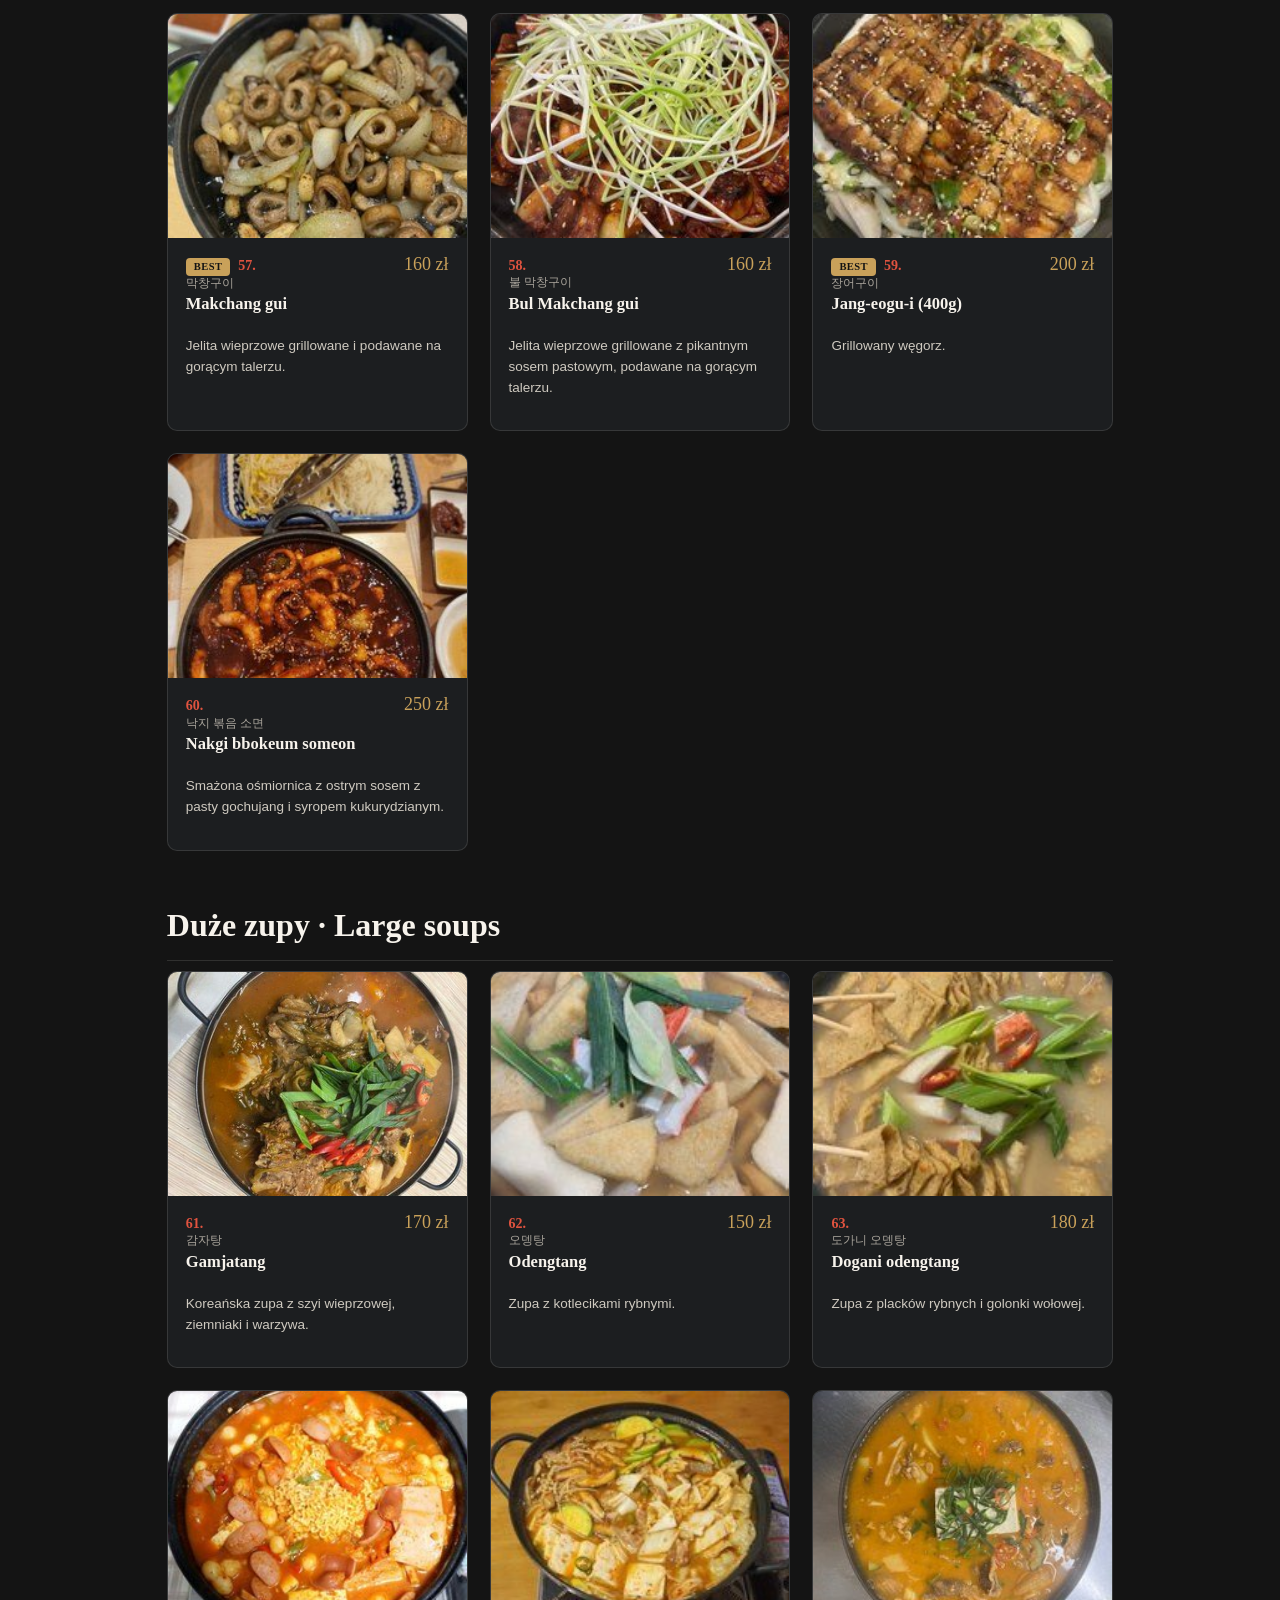
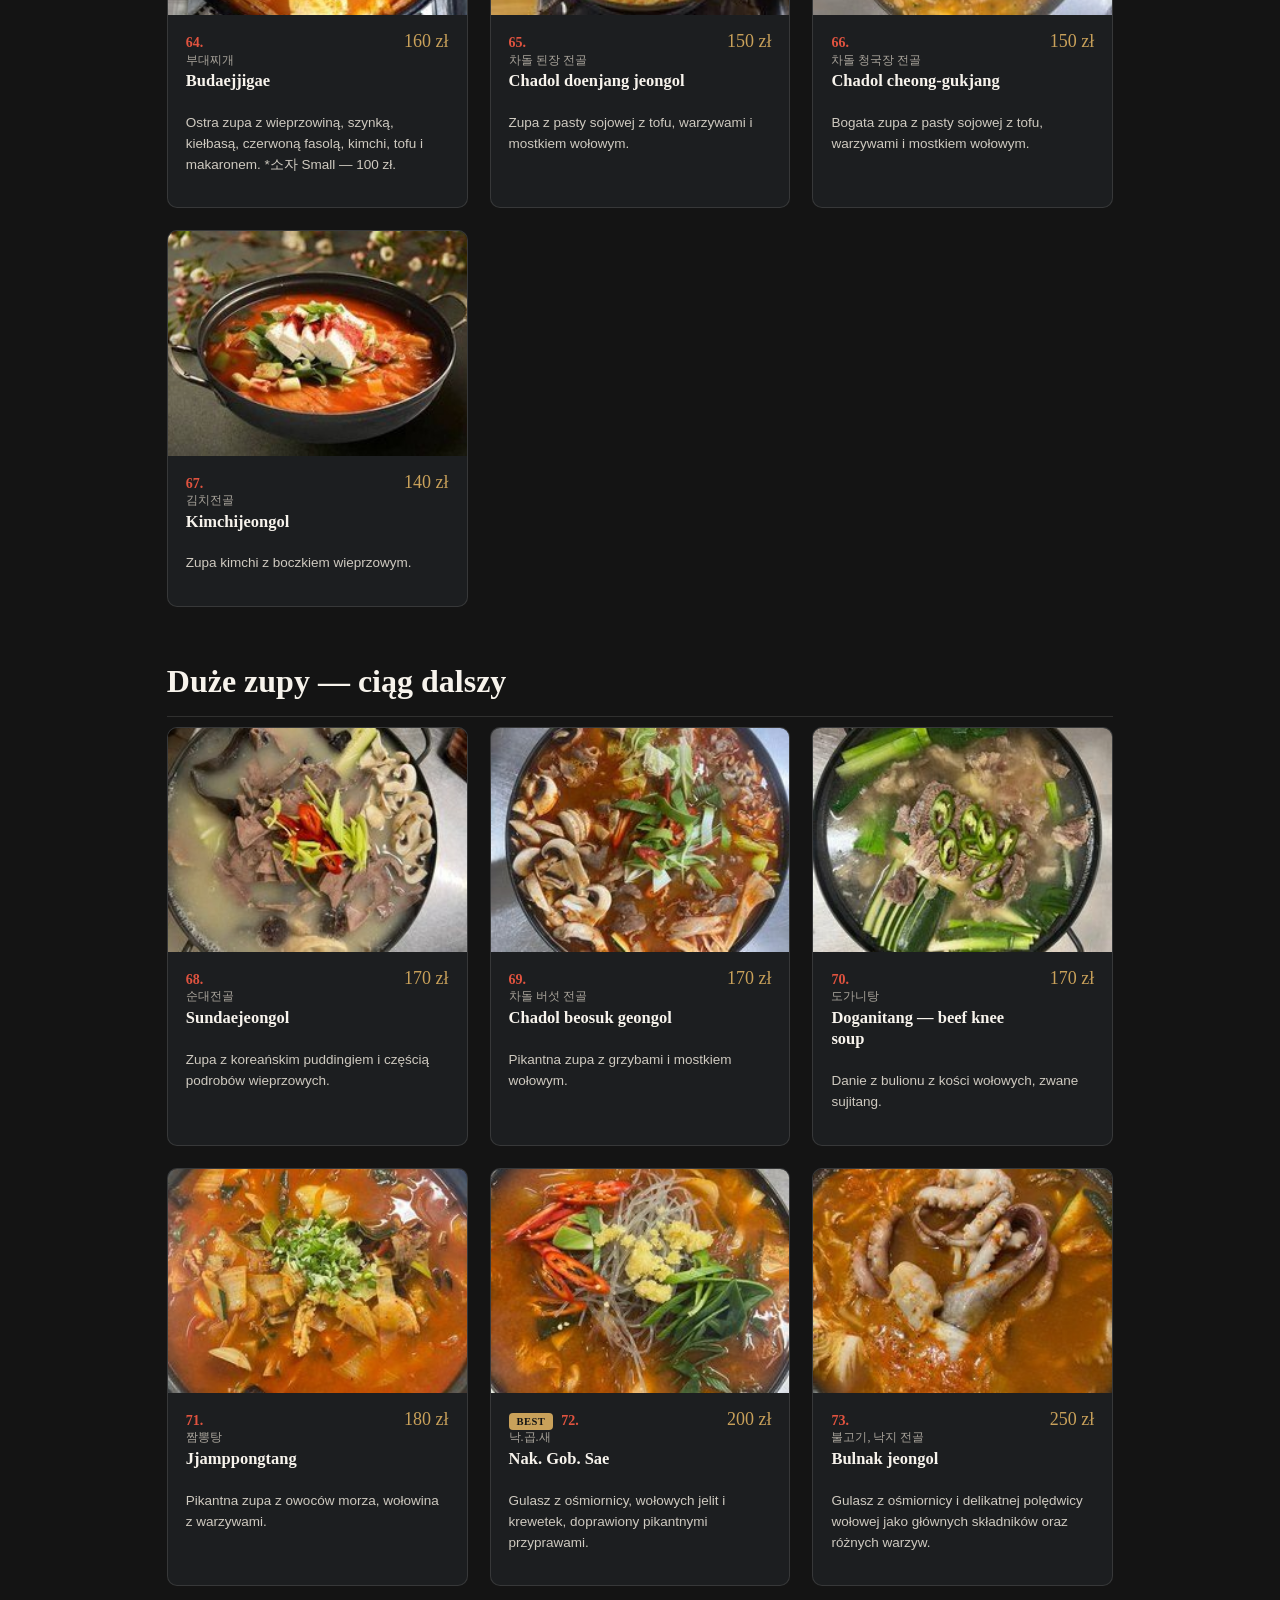
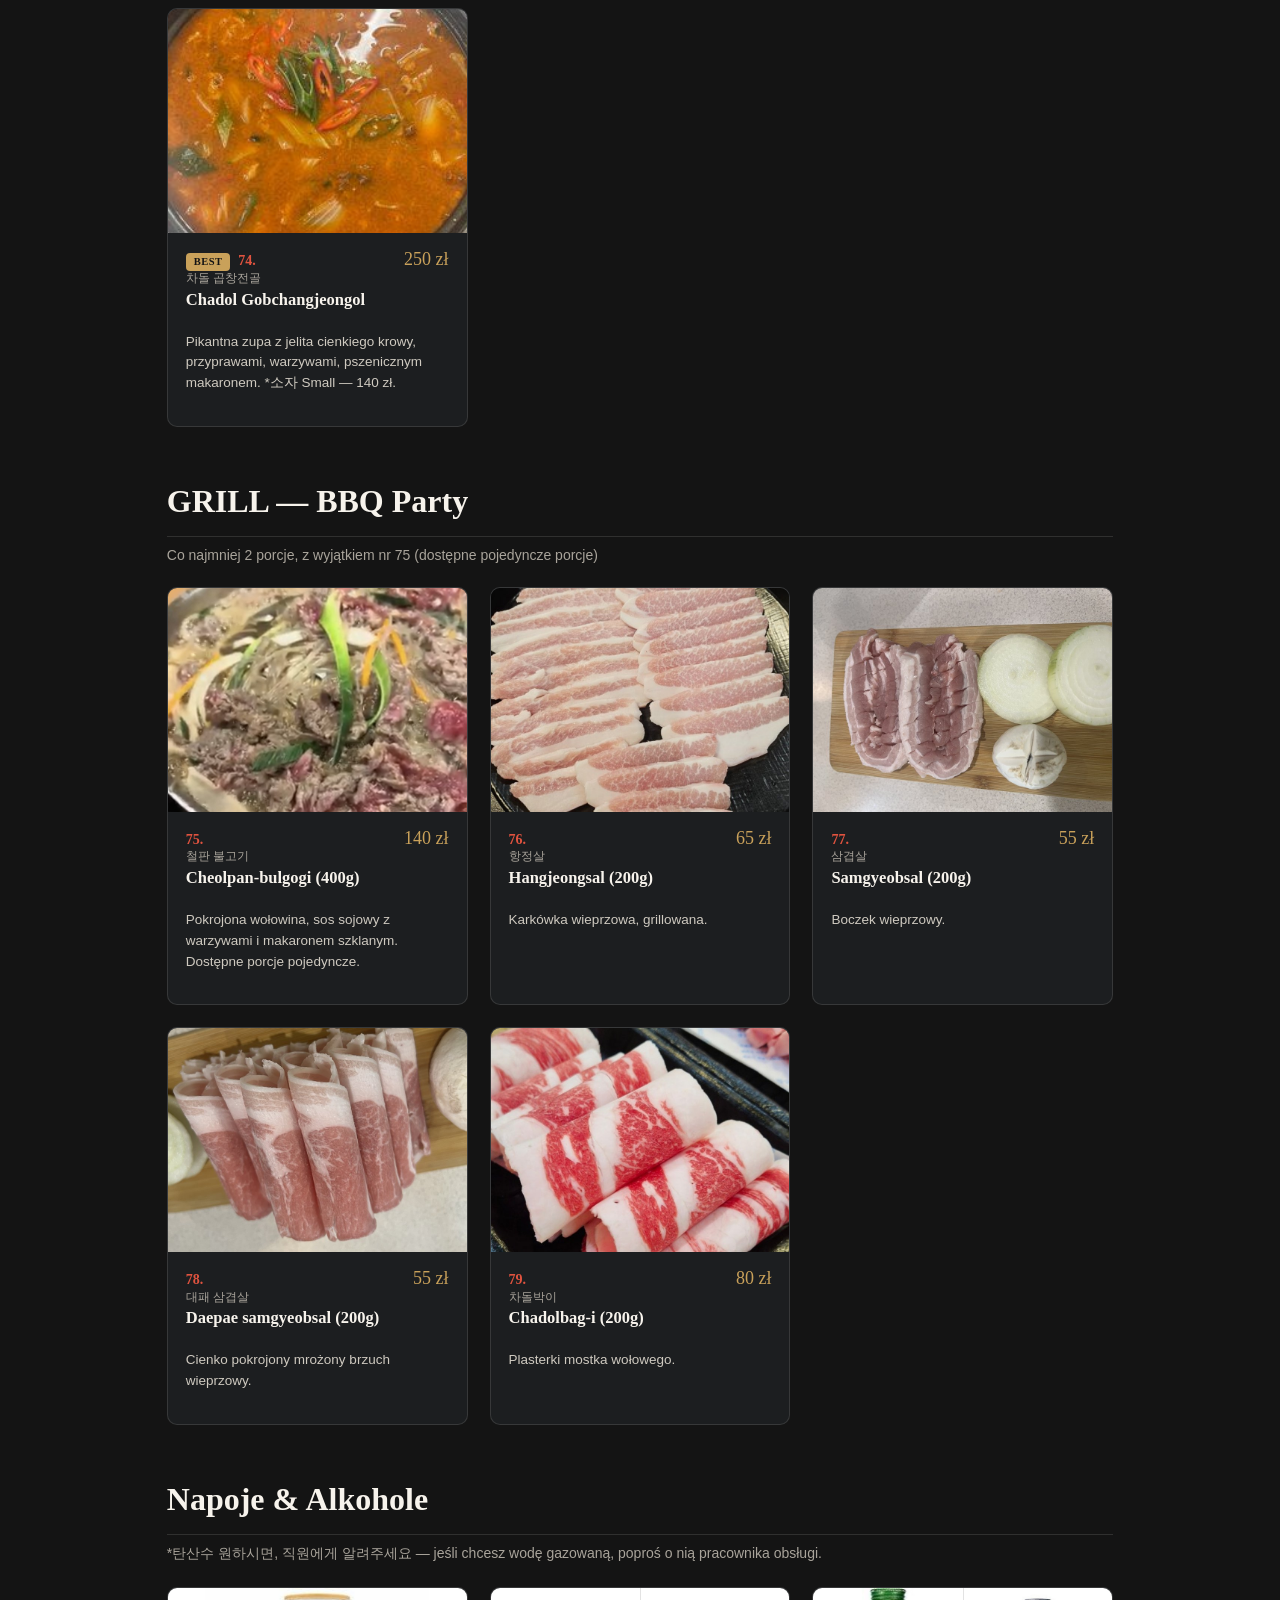
==== commit 996ecb90: "Update dania-menu.html" ====
--- a/dania-menu.html
+++ b/dania-menu.html
@@ -83,7 +83,8 @@
 .card:hover{transform:translateY(-3px); border-color:rgba(224,83,63,0.4);}
 .card .photo{aspect-ratio:4/3; overflow:hidden; background:var(--slate-2);}
 .card .photo img{width:100%; height:100%; object-fit:cover; display:block;}
-.card .photo.duo{display:grid; grid-template-columns:1fr 1fr; gap:2px;}
+.card .photo.duo{display:grid; grid-template-columns:minmax(0,1fr) minmax(0,1fr); grid-template-rows:minmax(0,1fr); gap:2px;}
+.card .photo.duo img{min-width:0; min-height:0;}
 .card .photo.contain{background:#fff;}
 .card .photo.contain img{object-fit:contain;}
 .card .photo.duo.contain{background:#fff; gap:0;}
@@ -462,16 +463,17 @@
 <article class="card"><div class="photo duo contain"><img src="img/dania/draftbeer.jpg" alt="Lech Premium" loading="lazy"><img src="img/dania/kozel-dark.jpg" alt="Kozel Cerny" loading="lazy"></div>
 <div class="card-body"><div class="card-top"><h3><span class="kor">생맥주</span>Draft Beer — 0.5L</h3><span class="price">18 zł</span></div>
 <p class="desc"><span class="pl">1) 레흐 프리미엄 (LECH PREMIUM)<br>2) 코젤다크 (KOZEL CERNY)</span><span class="en">1) 레흐 프리미엄 (LECH PREMIUM)<br>2) 코젤다크 (KOZEL CERNY)</span></p></div></article>
-<article class="card"><div class="photo contain"><img src="img/dania/soju.jpg" alt="Soju" loading="lazy"></div>
+<article class="card"><div class="photo duo contain"><img src="img/dania/soju.jpg" alt="Chamisul soju" loading="lazy"><img src="img/dania/jinro-is-back.jpg" alt="Jinro Is Back soju" loading="lazy"></div>
 <div class="card-body"><div class="card-top"><h3><span class="kor">소주</span>Soju — 16% Alc</h3><span class="price">55 zł</span></div>
-<p class="desc"><span class="pl">Klasyczne soju.</span><span class="en">Classic soju.</span></p></div></article>
+<p class="desc"><span class="pl">Klasyczne soju: Chamisul / Jinro Is Back.</span><span class="en">Classic soju: Chamisul / Jinro Is Back.</span></p></div></article>
 <article class="card"><div class="photo contain" style="background:#f8f8f8"><img src="img/dania/saerosoju.jpg" alt="Saero soju" loading="lazy"></div>
 <div class="card-body"><div class="card-top"><h3><span class="kor">새로 소주</span>Saero soju (bez cukru) — 16% Alc</h3><span class="price">55 zł</span></div></div></article>
 <article class="card"><div class="photo contain"><img src="img/dania/fruitsoju.jpg" alt="Owocowe soju" loading="lazy"></div>
 <div class="card-body"><div class="card-top"><h3><span class="kor">과일맛 소주</span>Owocowe soju — 13% Alc</h3><span class="price">55 zł</span></div></div></article>
 <article class="card"><div class="photo contain"><img src="img/dania/hawyo.jpg" alt="Hawyo soju" loading="lazy"></div>
 <div class="card-body"><div class="card-top"><h3><span class="kor">화요 소주</span>Hawyo soju — 25% Alc (375ml)</h3><span class="price">110 zł</span></div></div></article>
-<article class="card"><div class="card-body no-photo"><div class="card-top"><h3><span class="kor">막걸리</span>Makgeolli — 6% Alc</h3><span class="price">50 zł</span></div></div></article>
+<article class="card"><div class="photo contain"><img src="img/dania/makgeolli-original.jpg" alt="Makgeolli" loading="lazy"></div>
+<div class="card-body"><div class="card-top"><h3><span class="kor">막걸리</span>Makgeolli — 6% Alc</h3><span class="price">50 zł</span></div></div></article>
 <article class="card"><div class="photo contain"><img src="img/dania/makgeolli.jpg" alt="Chestnut Makgeolli" loading="lazy"></div>
 <div class="card-body"><div class="card-top"><h3><span class="kor">알밤 막걸리</span>Chestnut Makgeolli — 4% Alc</h3><span class="price">50 zł</span></div></div></article>
 <article class="card"><div class="photo"><img src="img/dania/highball.jpg" alt="High Ball Cocktail" loading="lazy"></div>
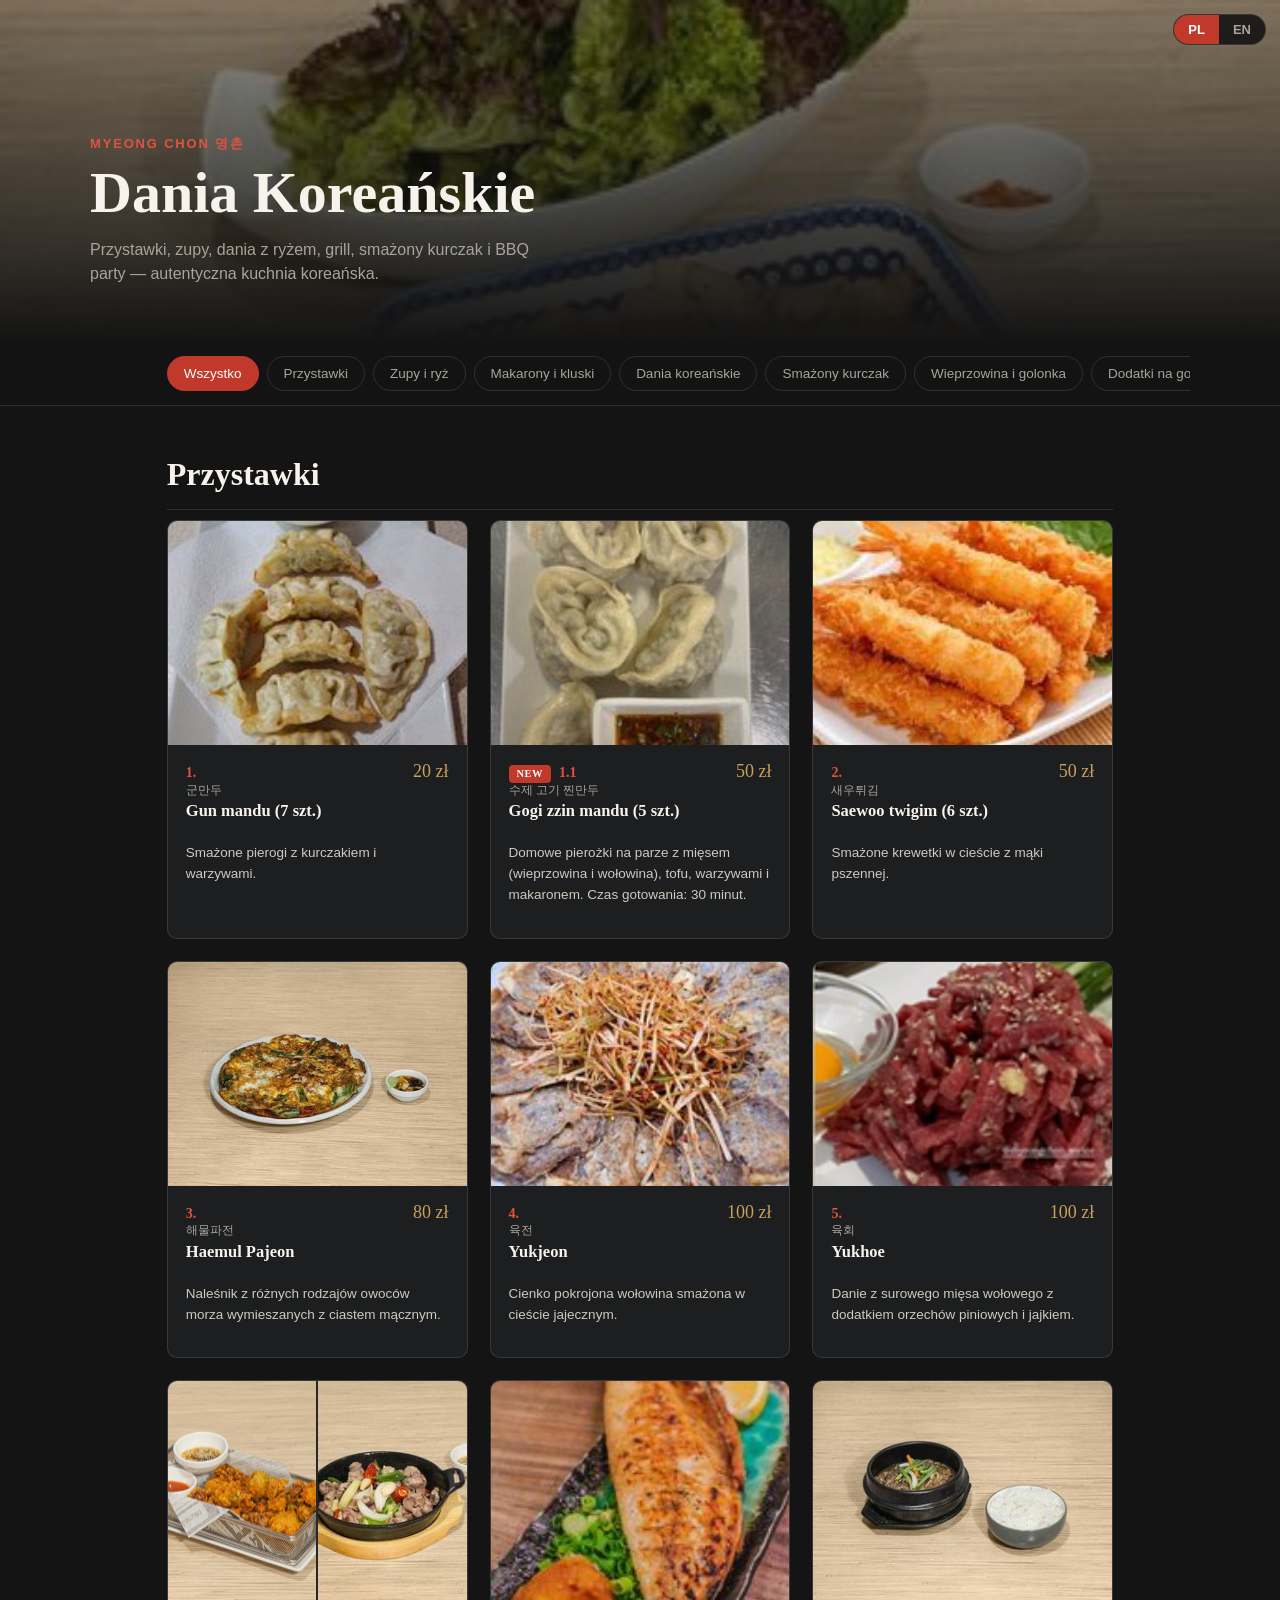
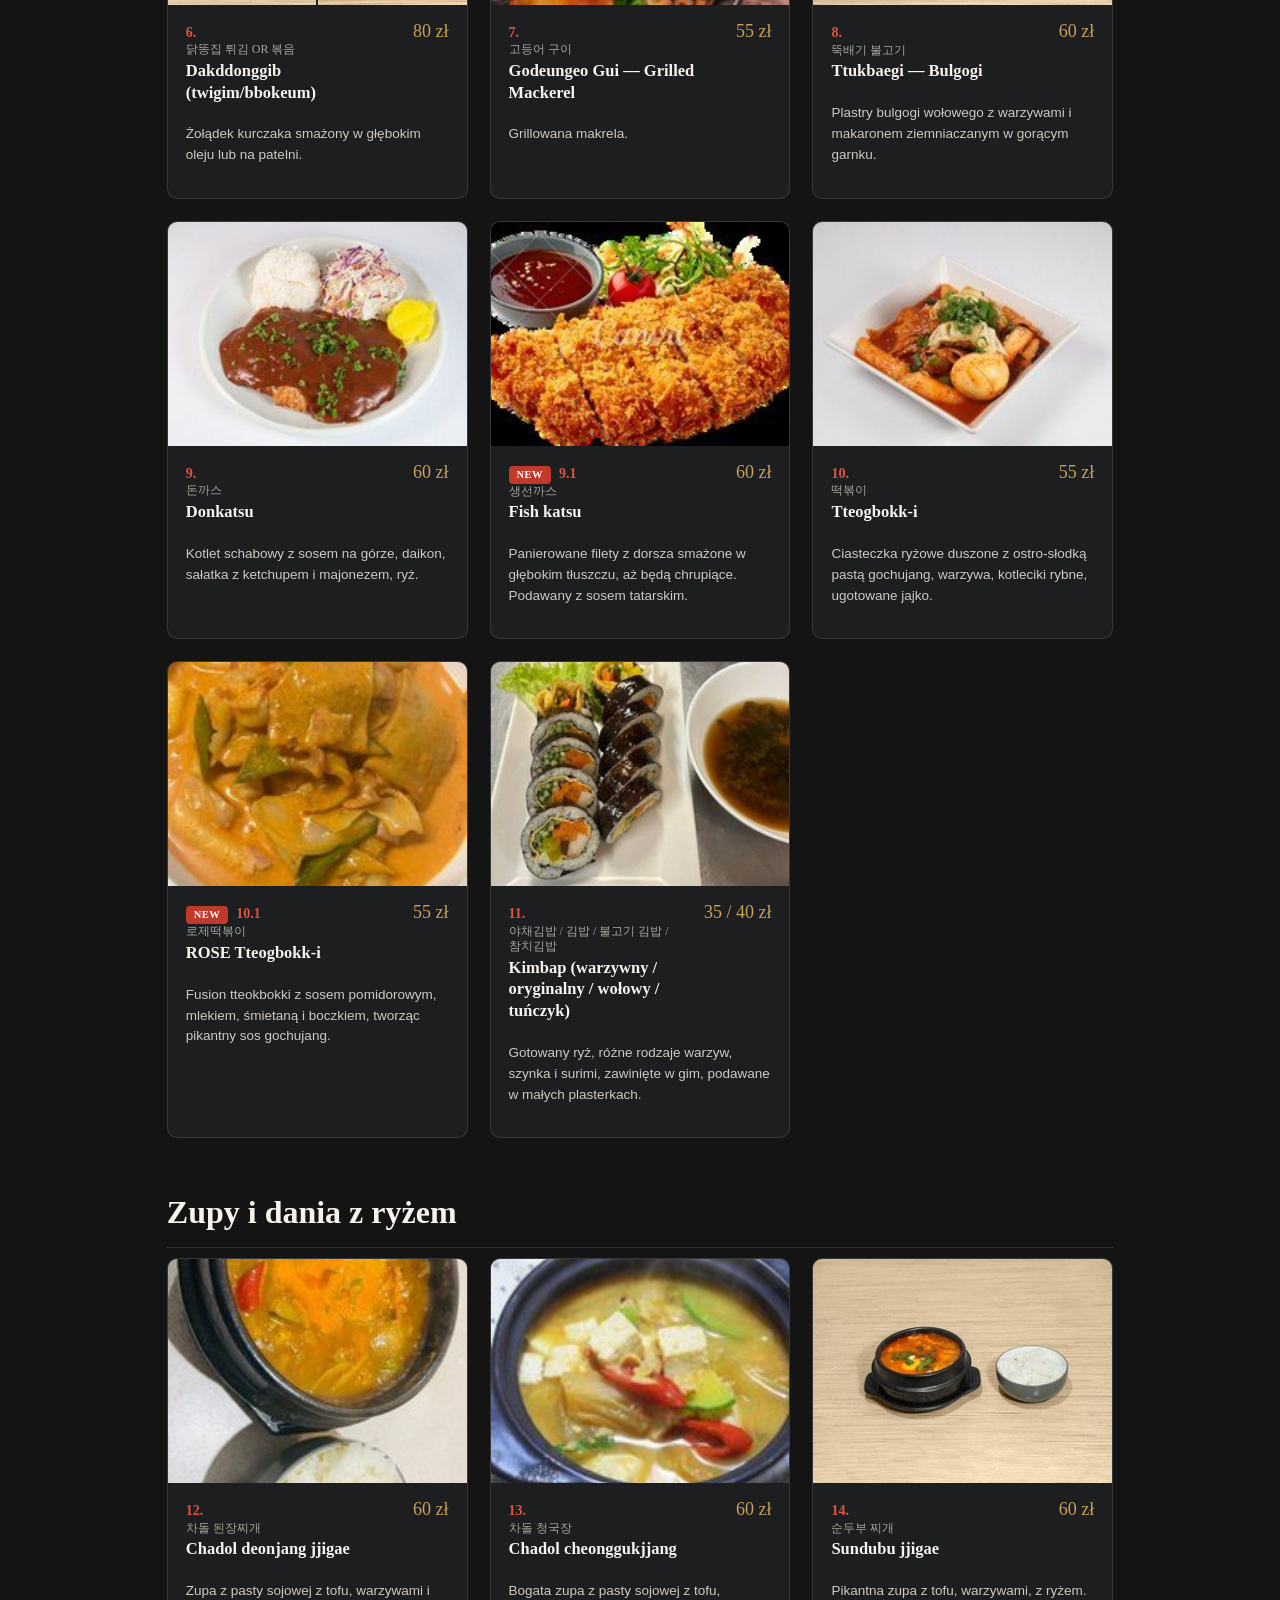
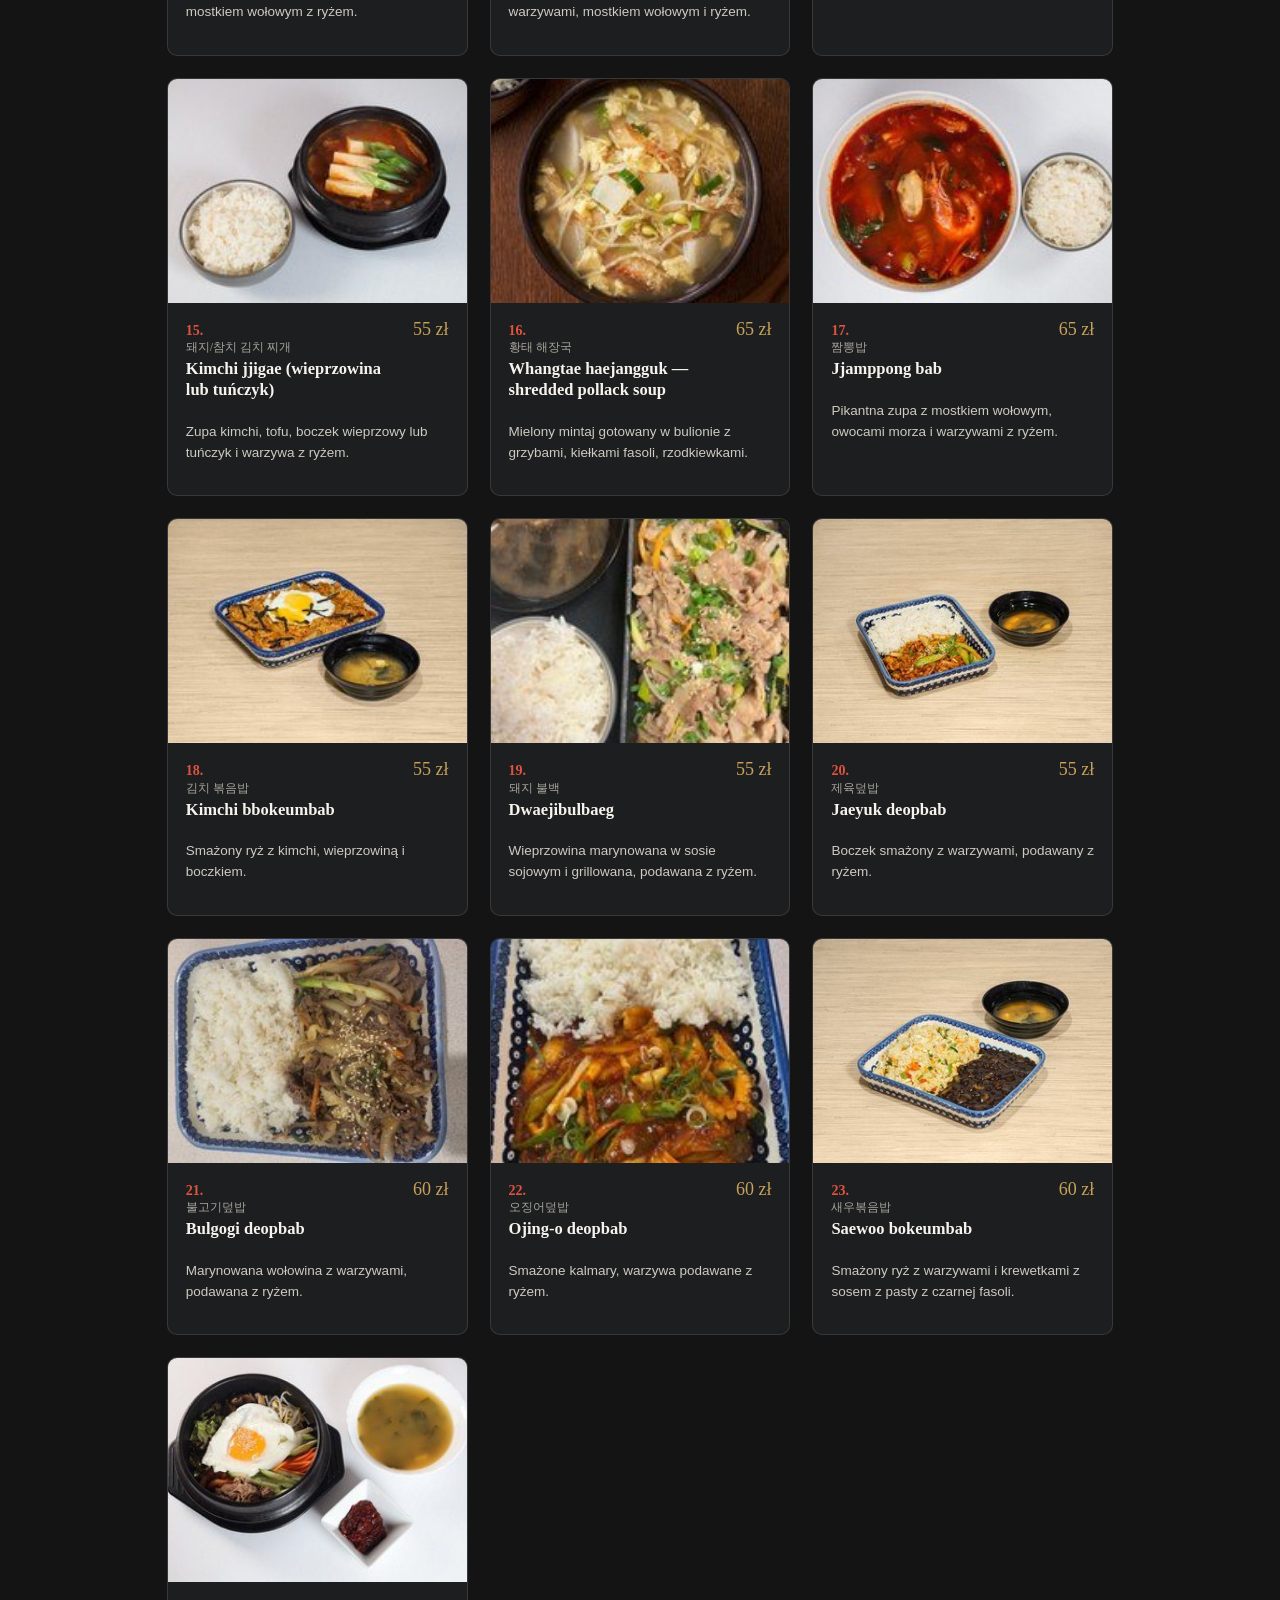
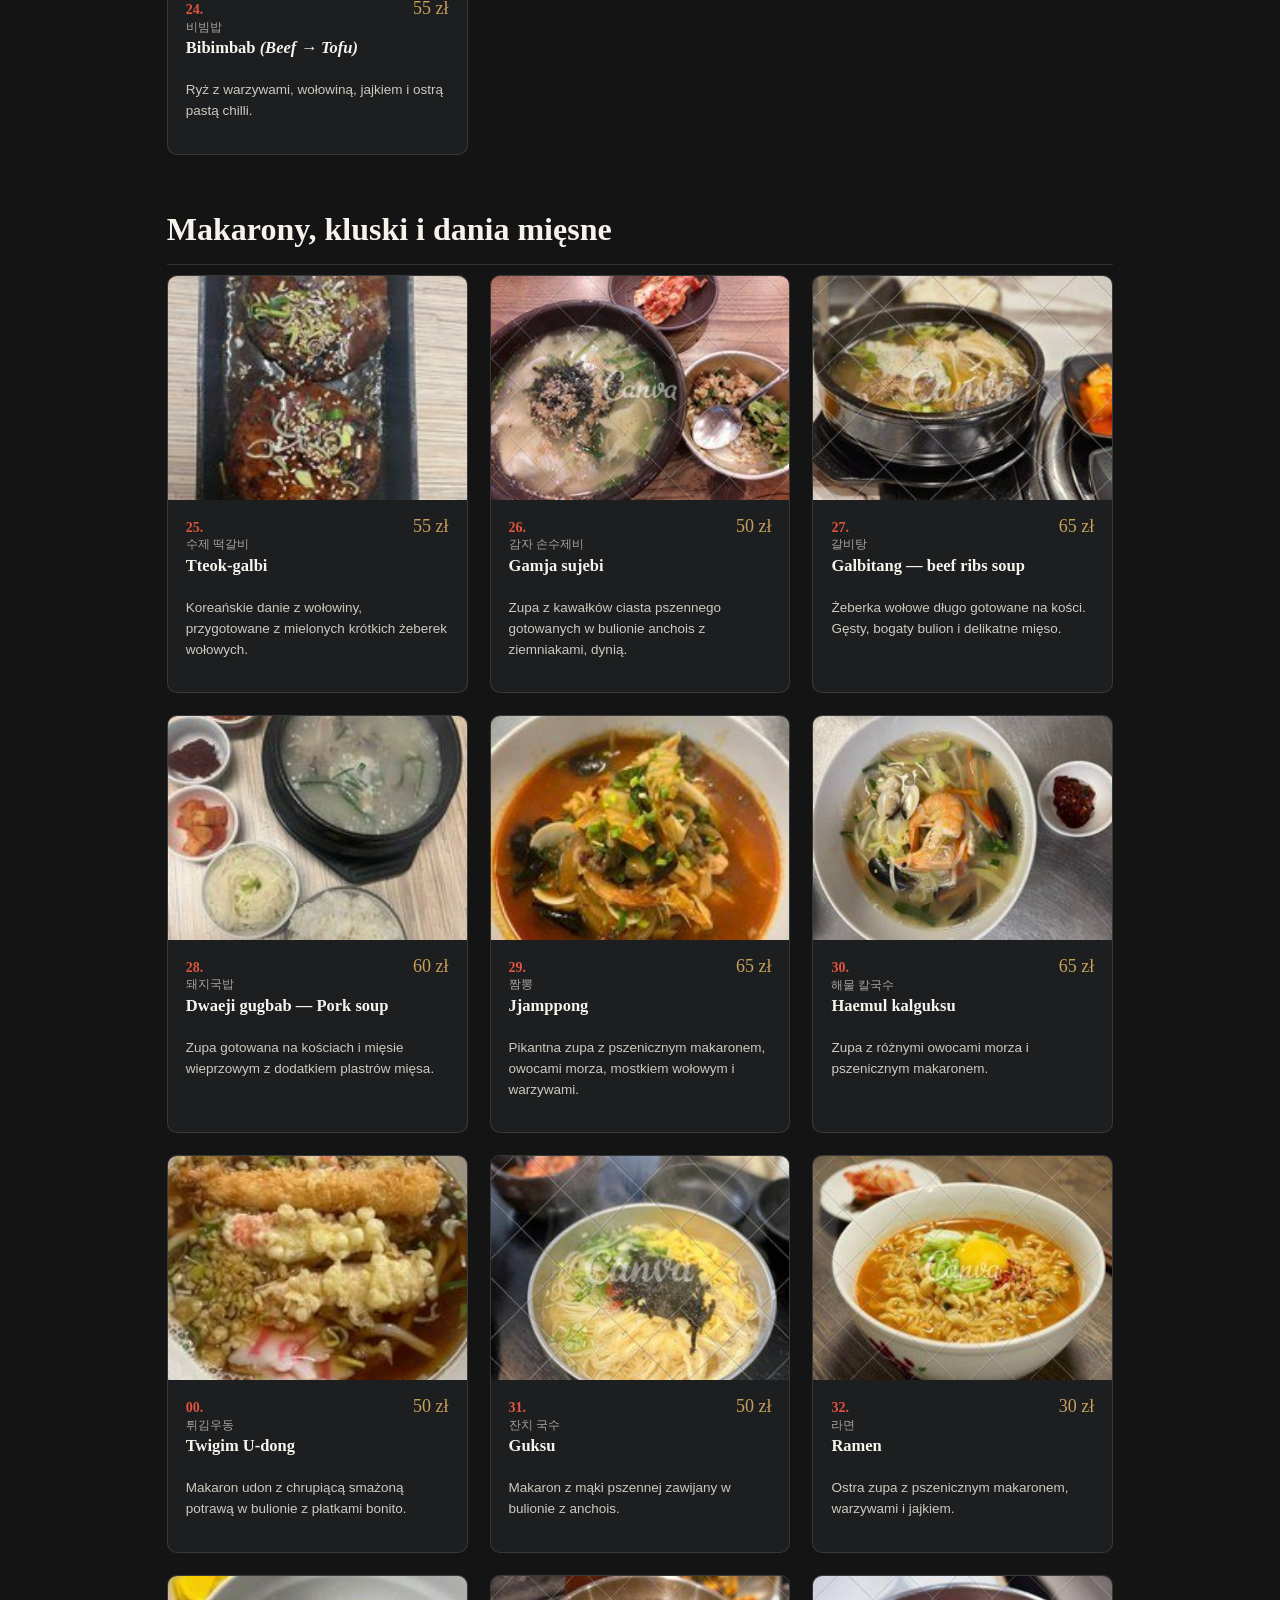
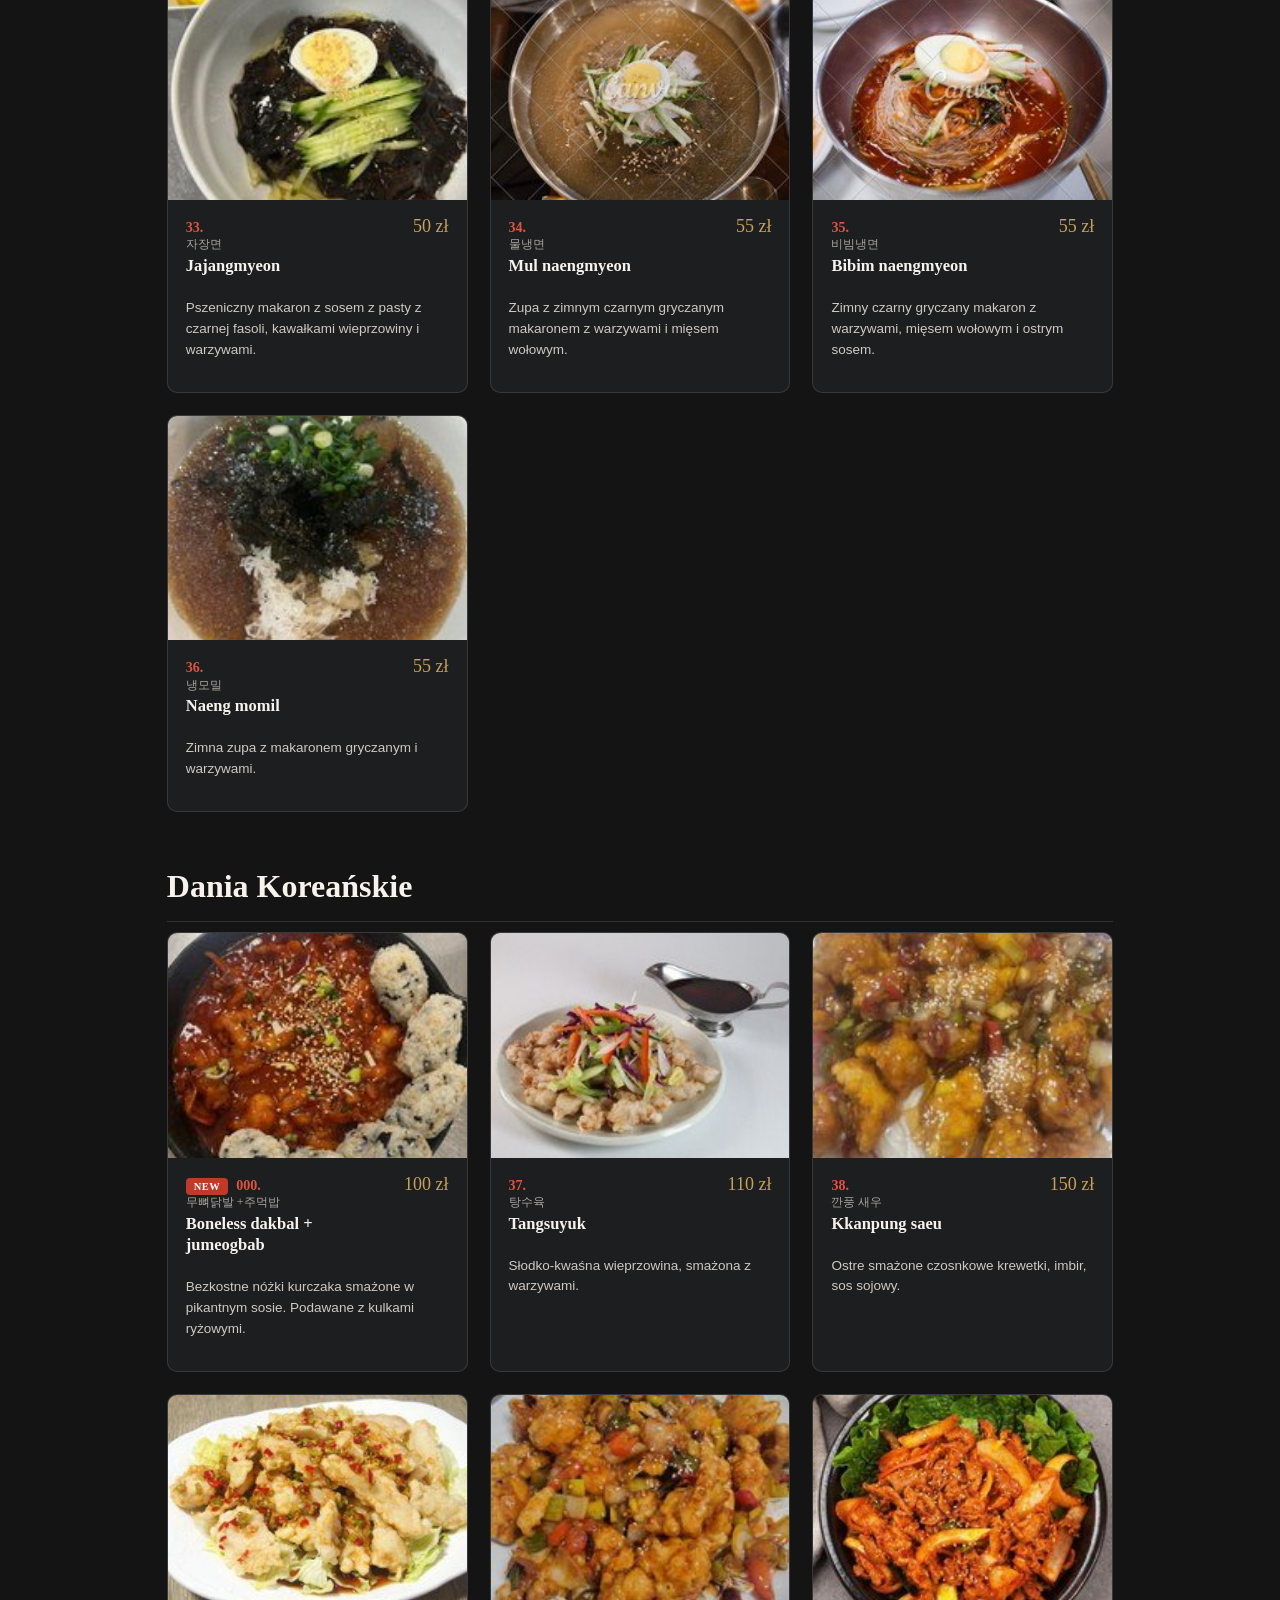
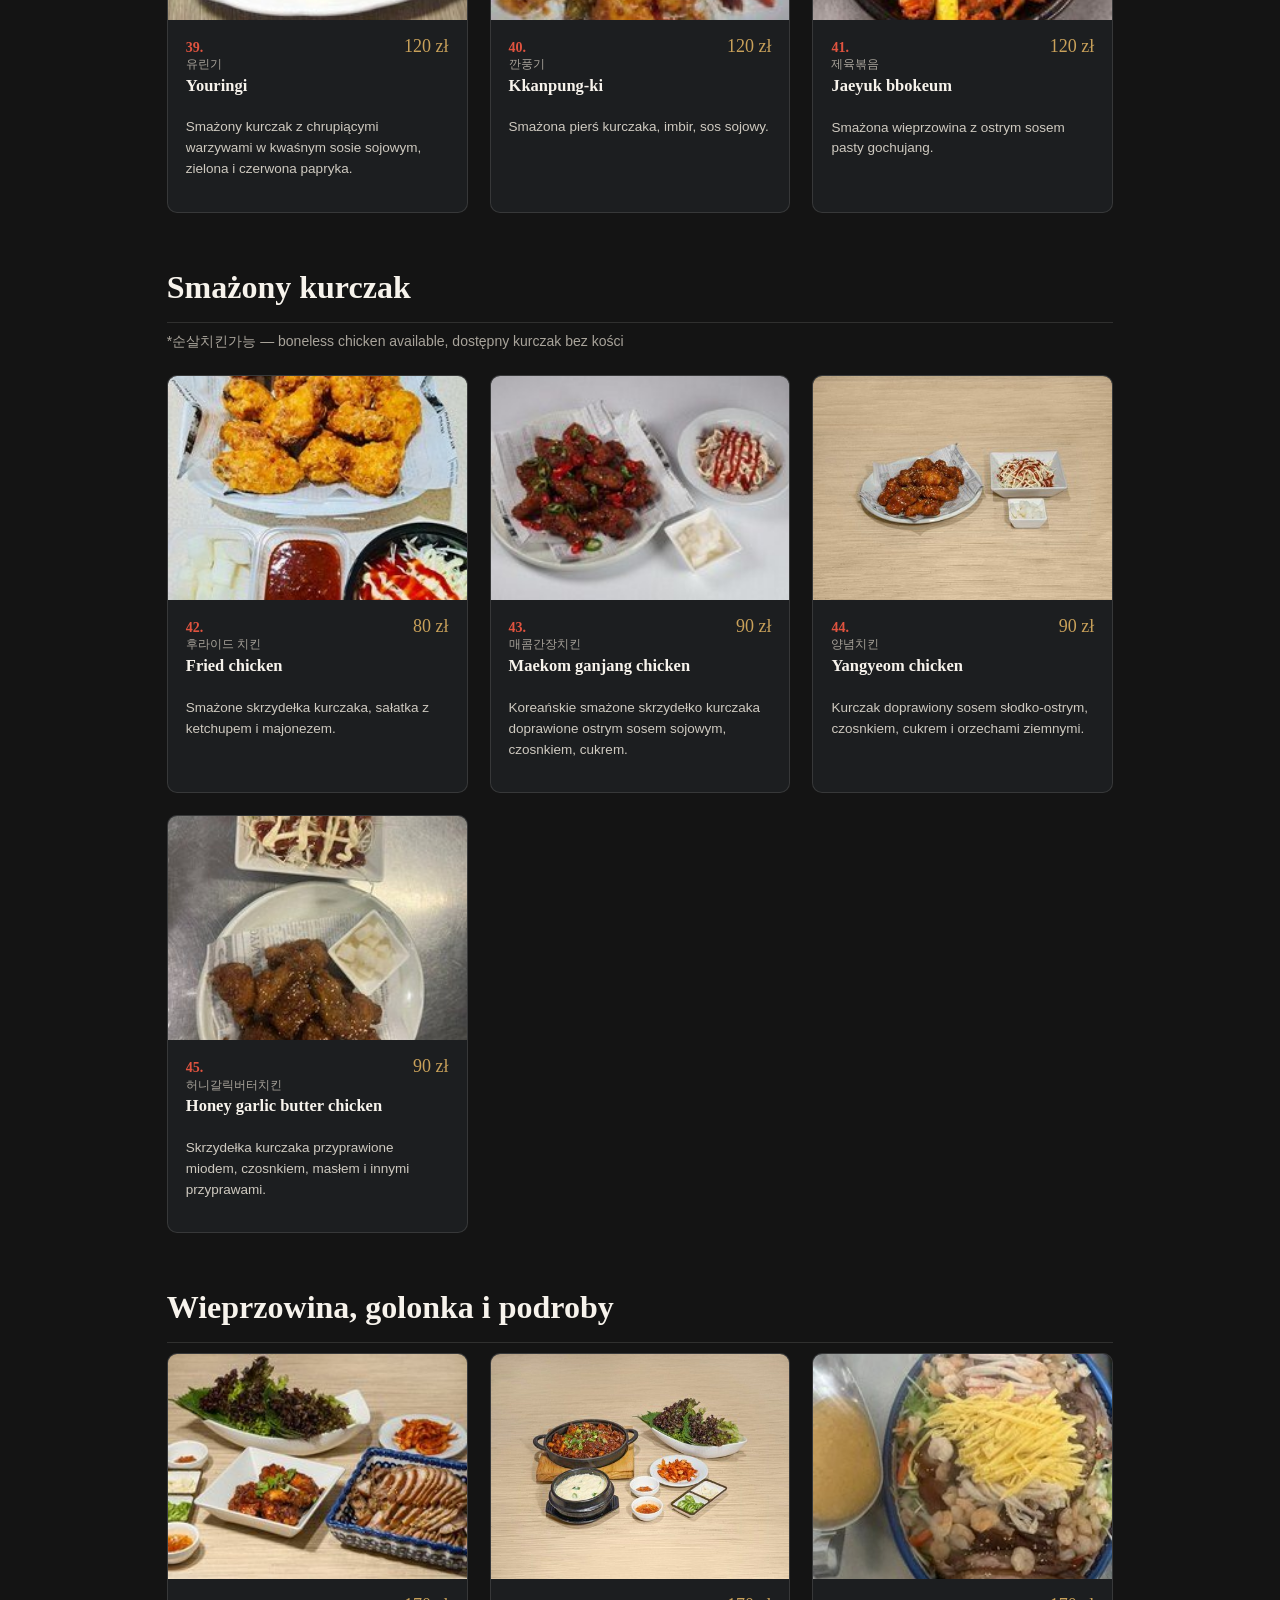
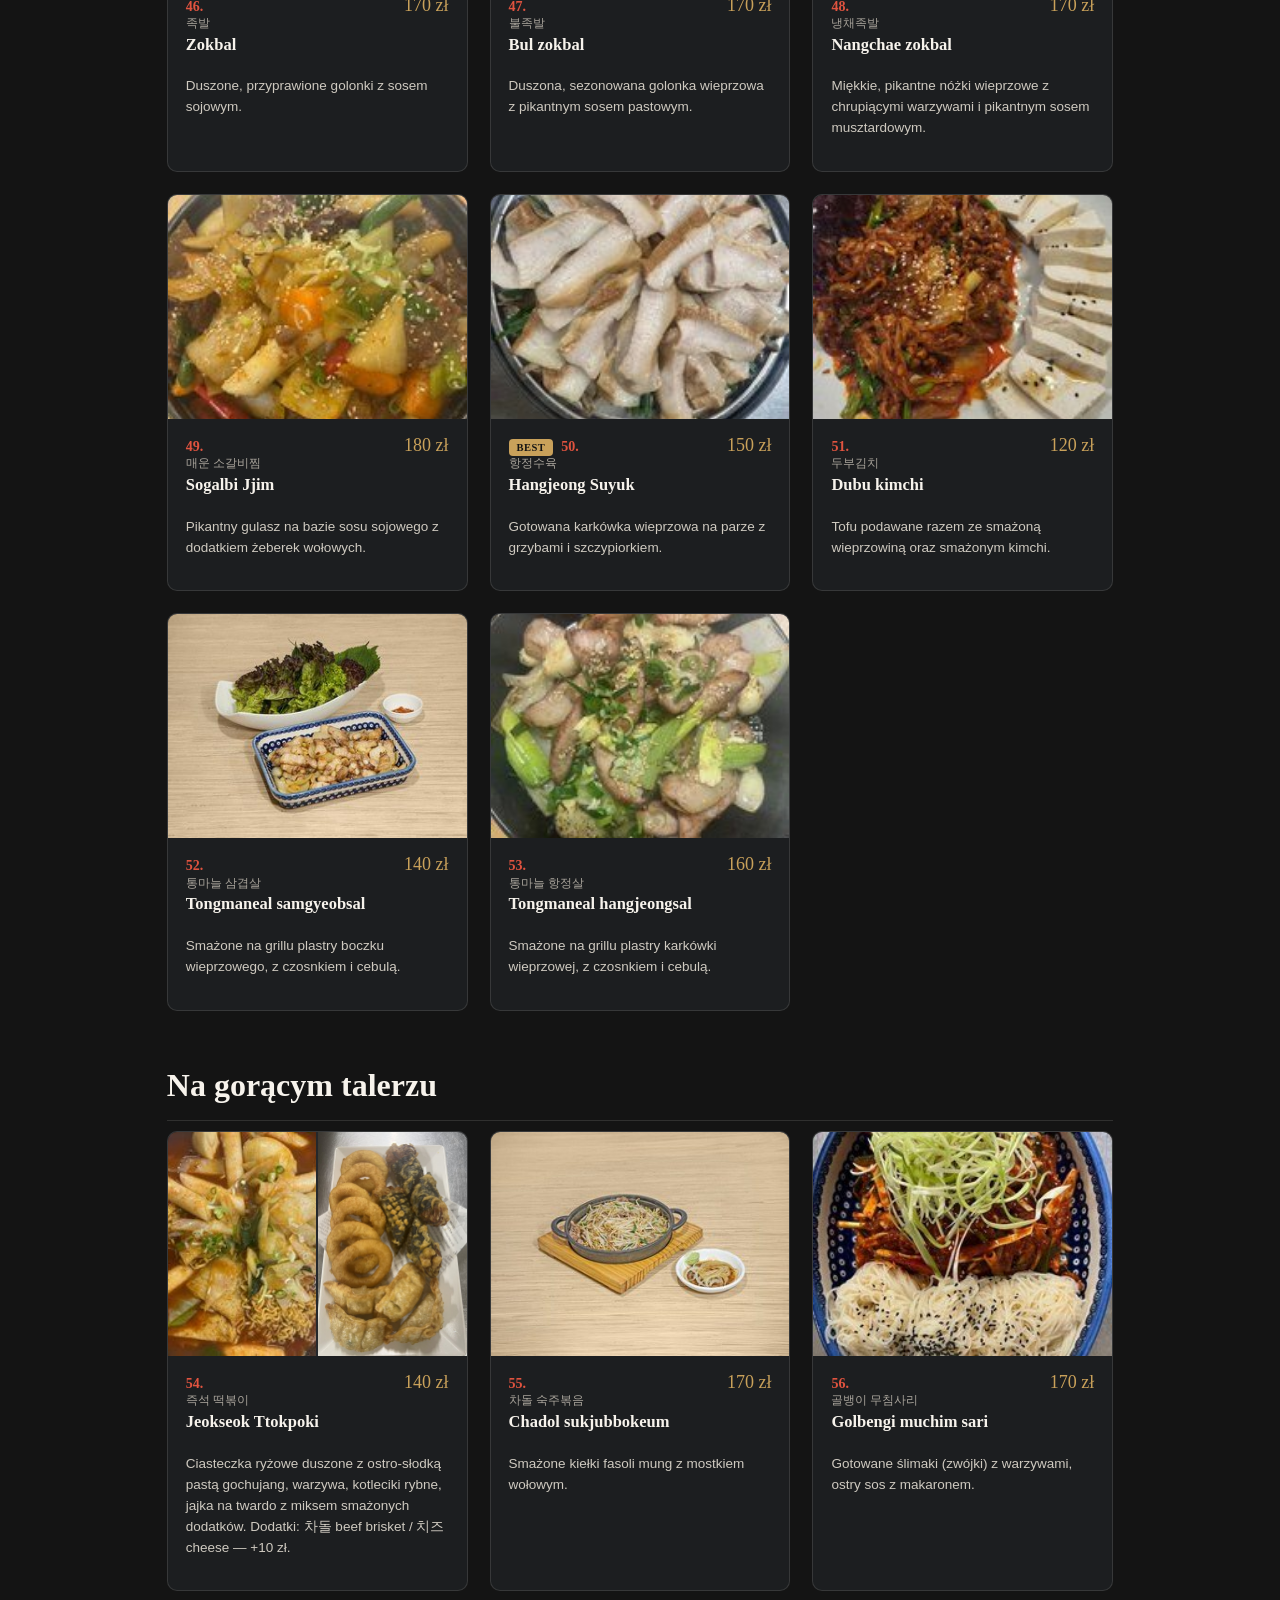
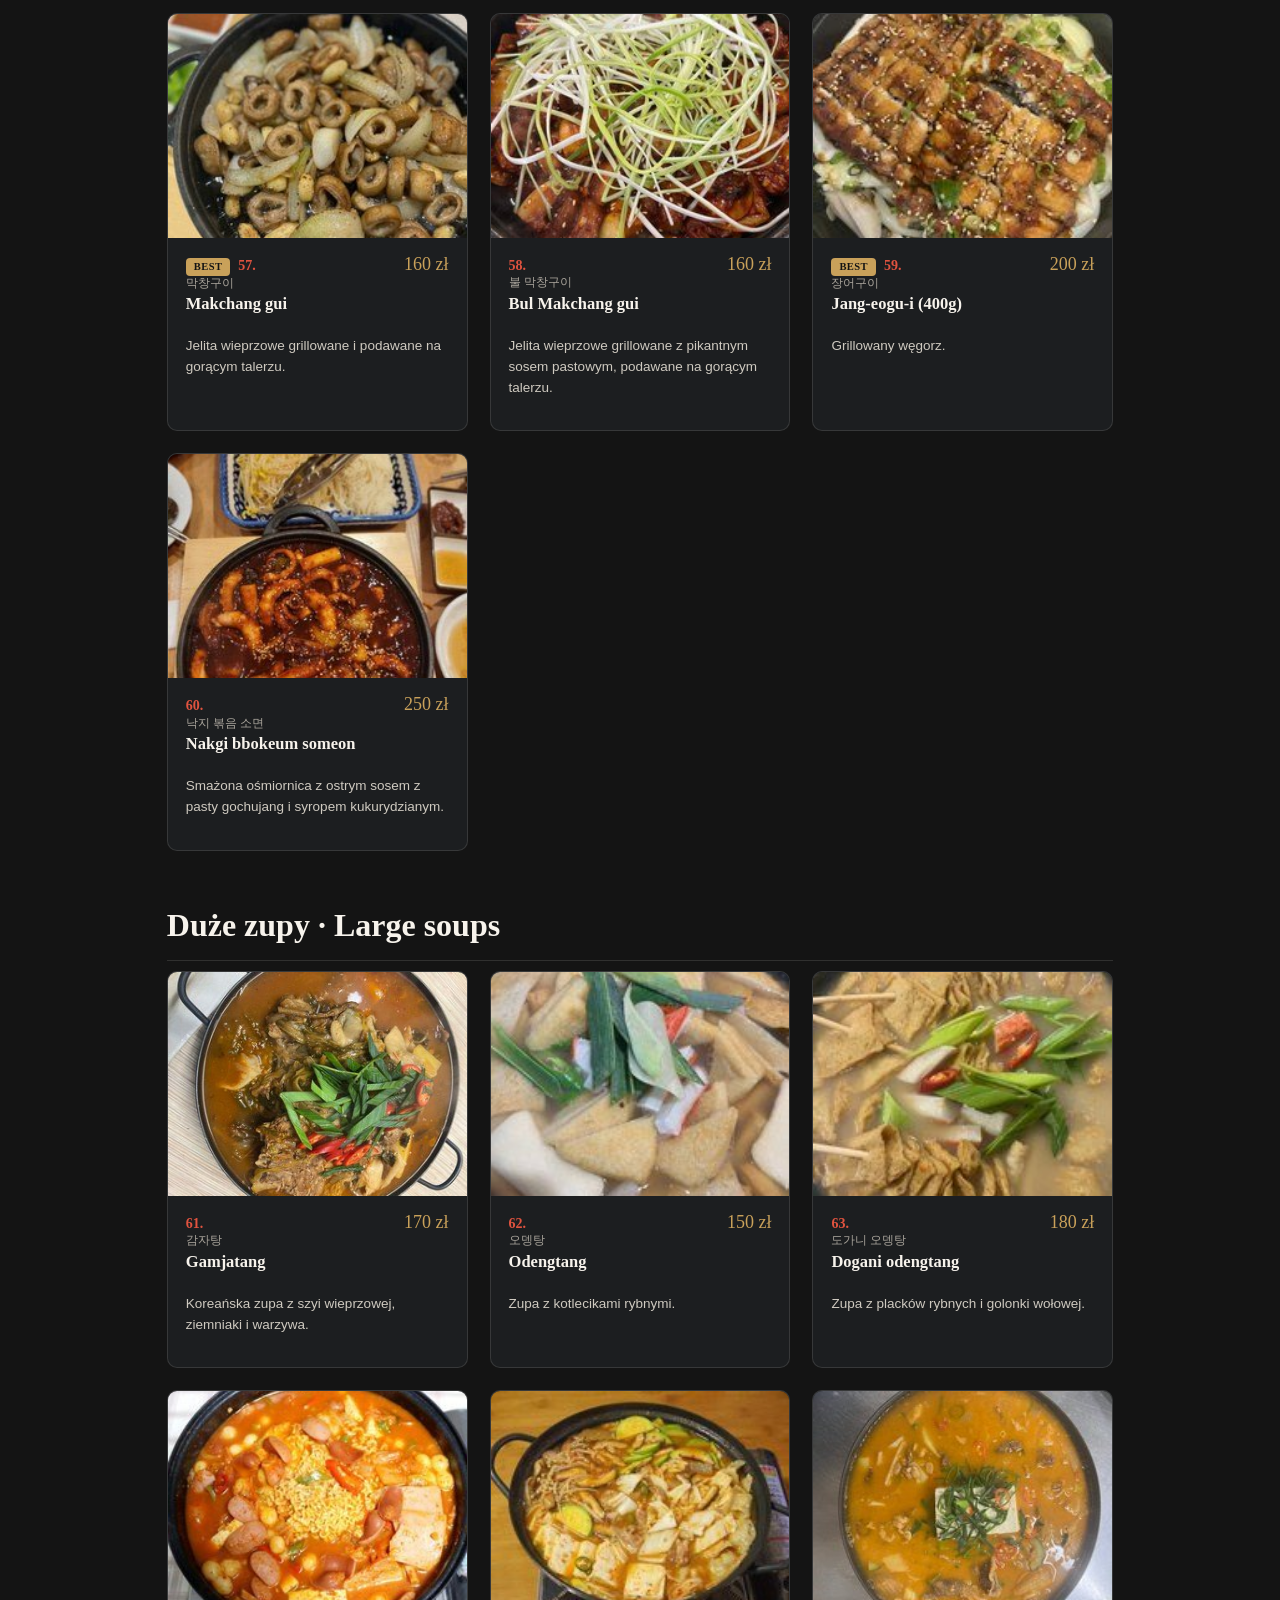
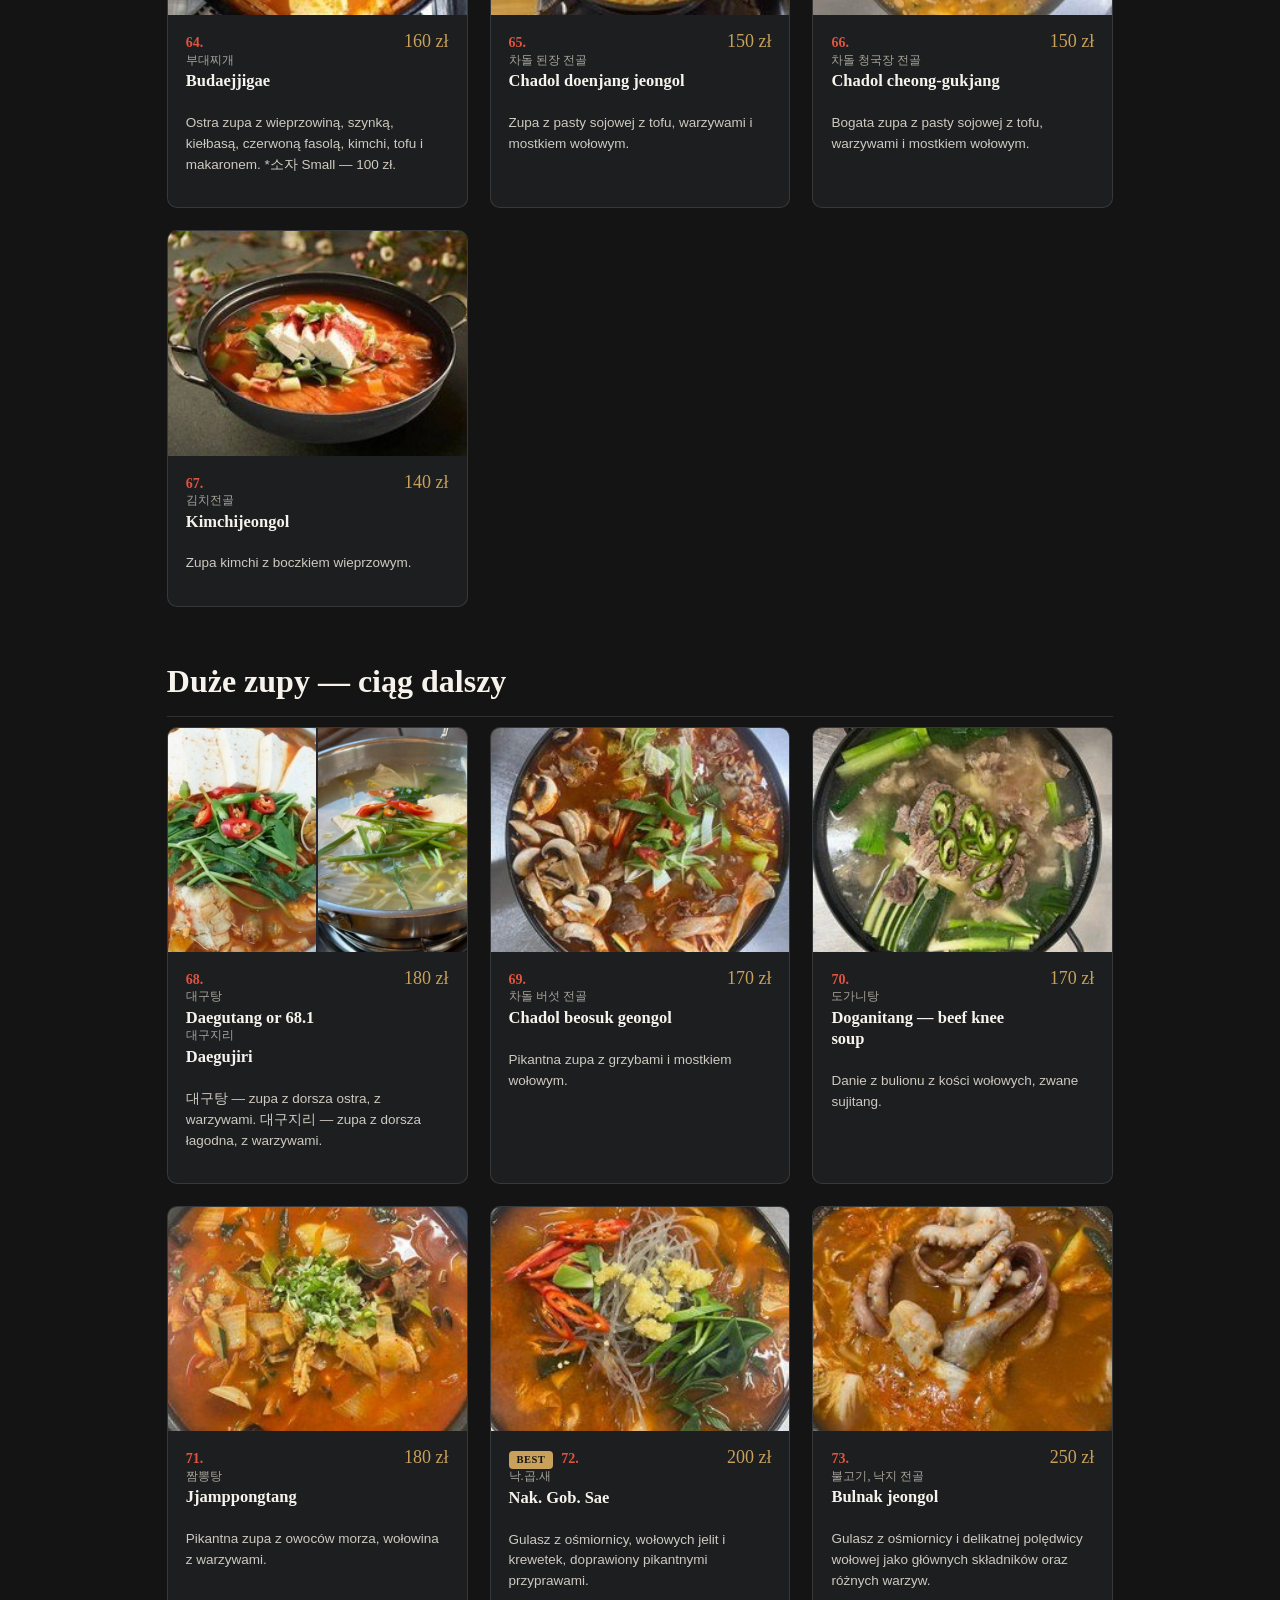
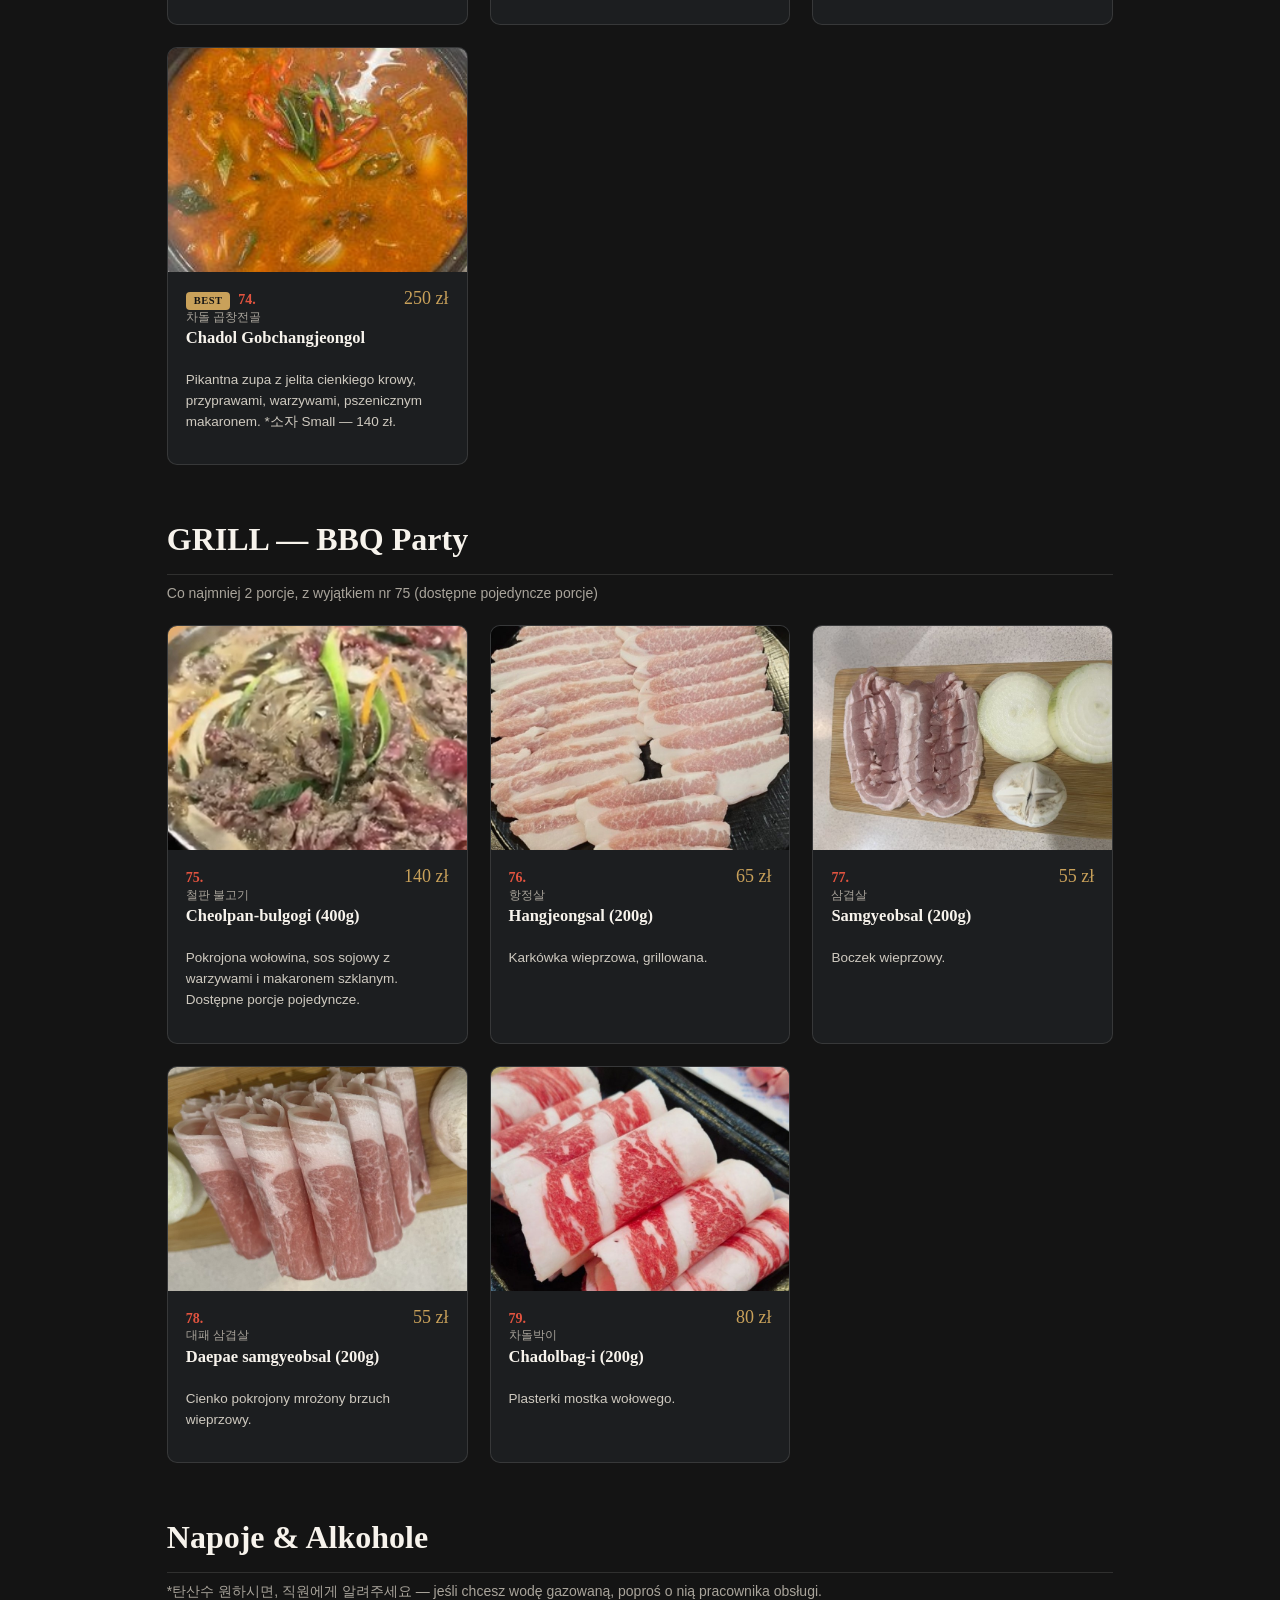
==== commit 9b916235: "Update dania-menu.html" ====
--- a/dania-menu.html
+++ b/dania-menu.html
@@ -408,9 +408,9 @@
 <section class="category" id="duzezupy2">
 <div class="cat-head"><h2><span class="pl">Duże zupy — ciąg dalszy</span><span class="en">Large Soups — continued</span></h2></div>
 <div class="grid">
-<article class="card"><div class="photo"><img src="img/dania/sundaejeongol.jpg" alt="Sundaejeongol" loading="lazy"></div>
-<div class="card-body"><div class="card-top"><h3><span class="num">68.</span><span class="kor">순대전골</span>Sundaejeongol</h3><span class="price">170 zł</span></div>
-<p class="desc"><span class="pl">Zupa z koreańskim puddingiem i częścią podrobów wieprzowych.</span><span class="en">Soup with Korean pudding and part of pork offal.</span></p></div></article>
+<article class="card"><div class="photo duo"><img src="img/dania/daegutang.jpg" alt="Daegutang" loading="lazy"><img src="img/dania/daegujiri.jpg" alt="Daegujiri" loading="lazy"></div>
+<div class="card-body"><div class="card-top"><h3><span class="num">68.</span><span class="kor">대구탕</span>Daegutang or 68.1 <span class="kor">대구지리</span>Daegujiri</h3><span class="price">180 zł</span></div>
+<p class="desc"><span class="pl">대구탕 — zupa z dorsza ostra, z warzywami. 대구지리 — zupa z dorsza łagodna, z warzywami.</span><span class="en">대구탕 — spicy cod soup with vegetables. 대구지리 — mild cod soup with vegetables.</span></p></div></article>
 <article class="card"><div class="photo"><img src="img/dania/chadolbeosukjeongol.jpg" alt="Chadol beosuk geongol" loading="lazy"></div>
 <div class="card-body"><div class="card-top"><h3><span class="num">69.</span><span class="kor">차돌 버섯 전골</span>Chadol beosuk geongol</h3><span class="price">170 zł</span></div>
 <p class="desc"><span class="pl">Pikantna zupa z grzybami i mostkiem wołowym.</span><span class="en">Spicy soup with mushrooms and beef brisket.</span></p></div></article>
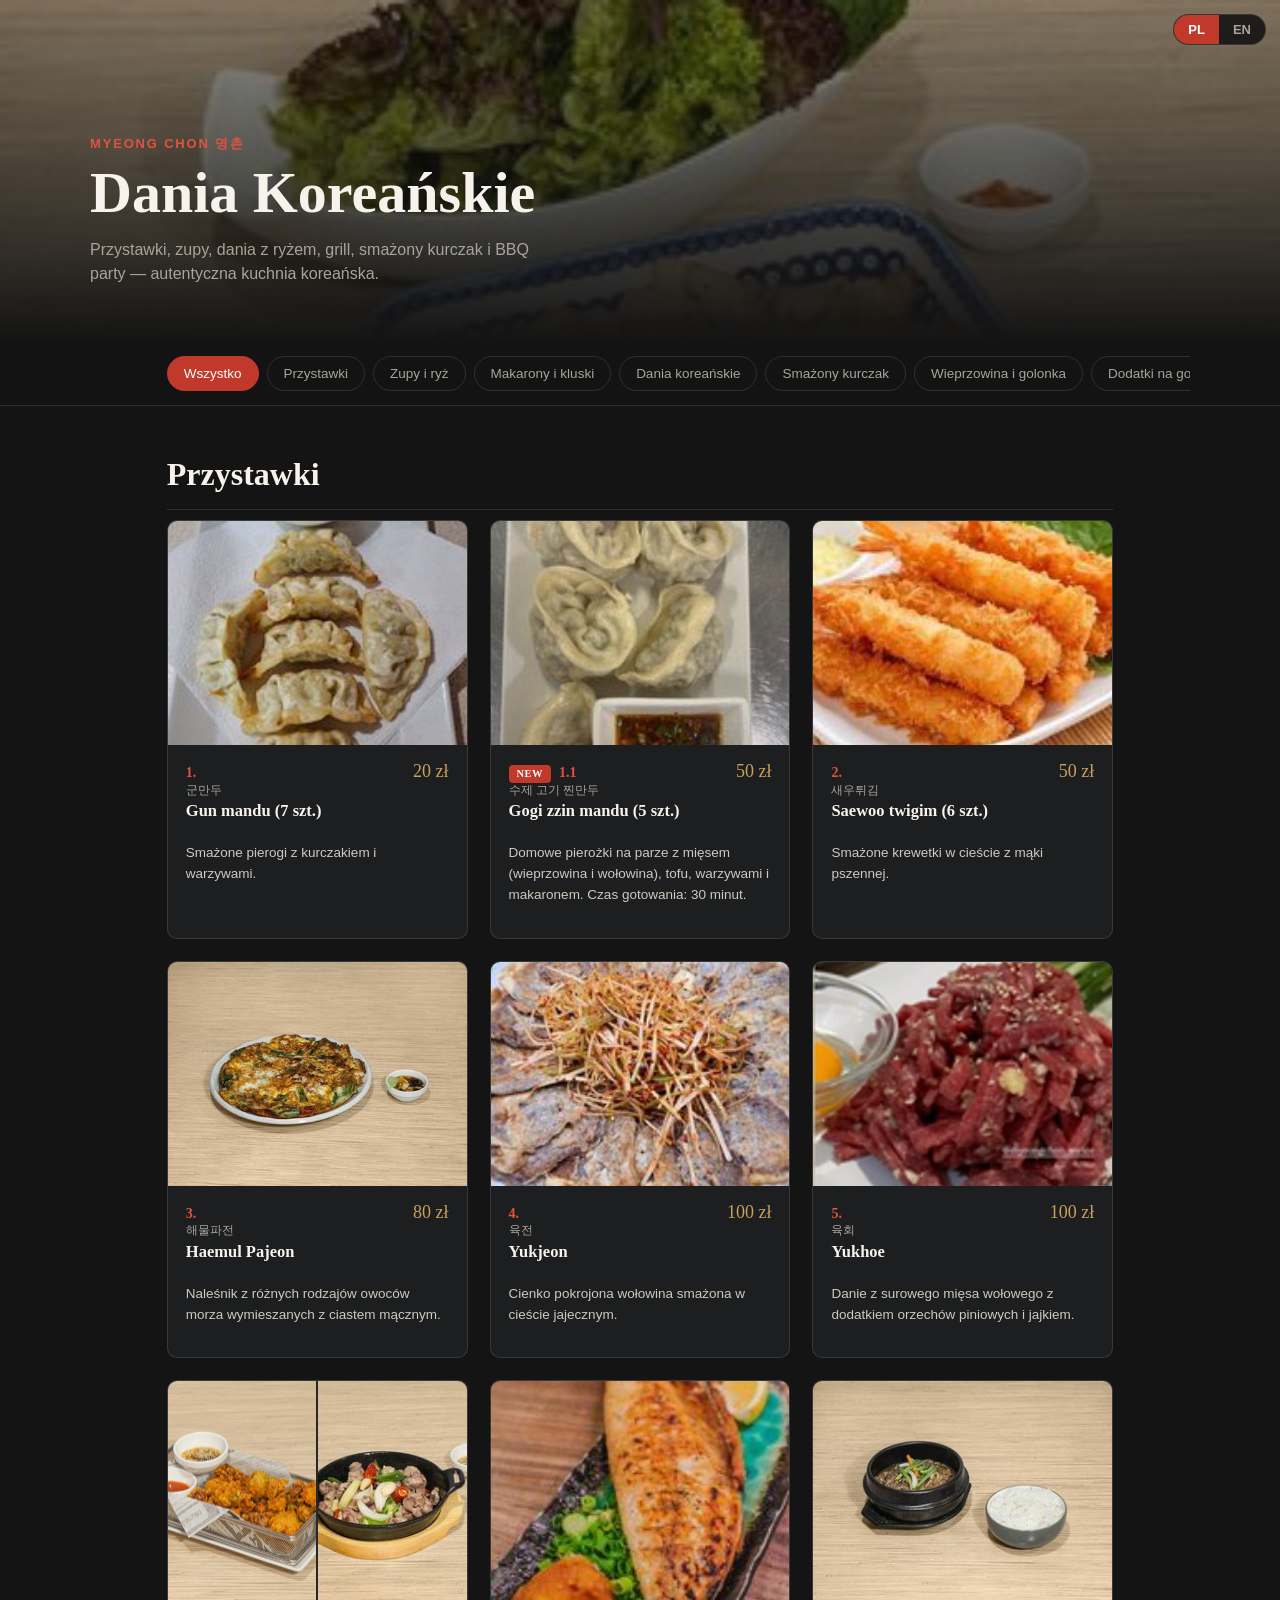
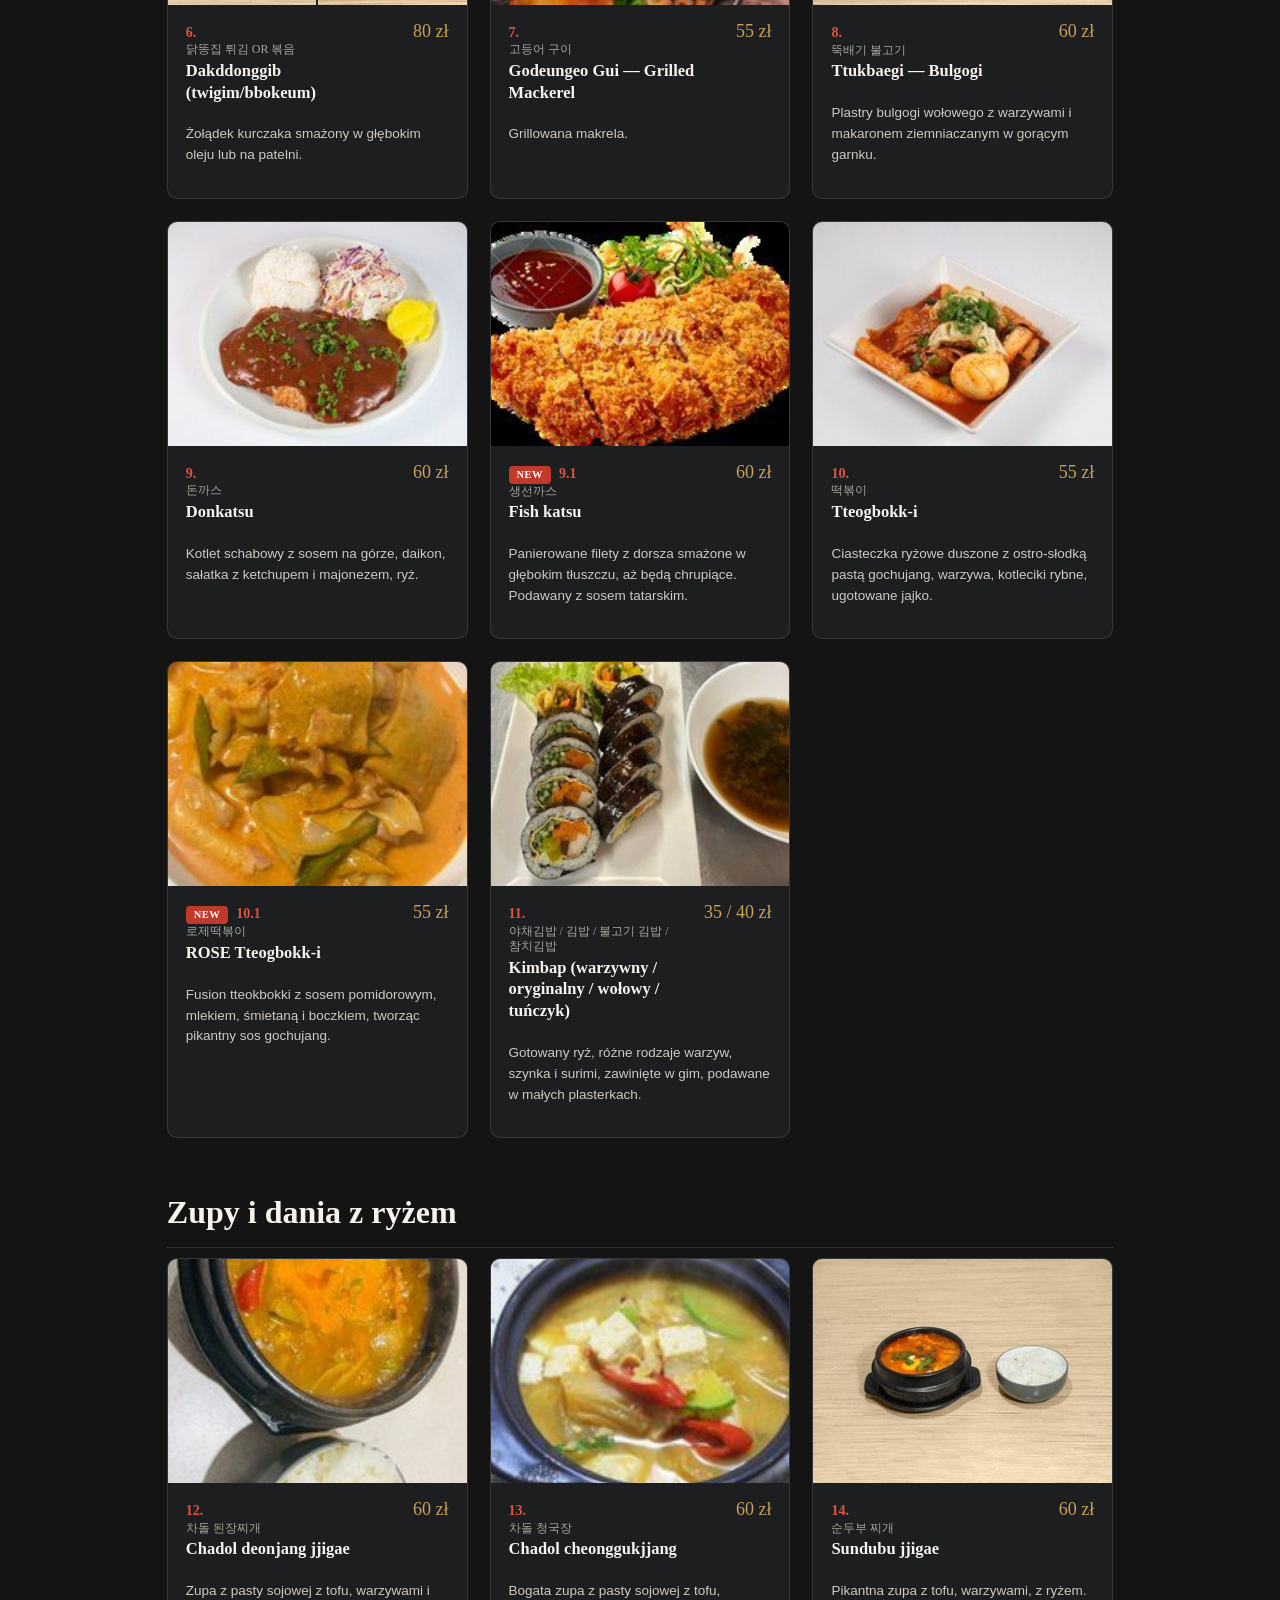
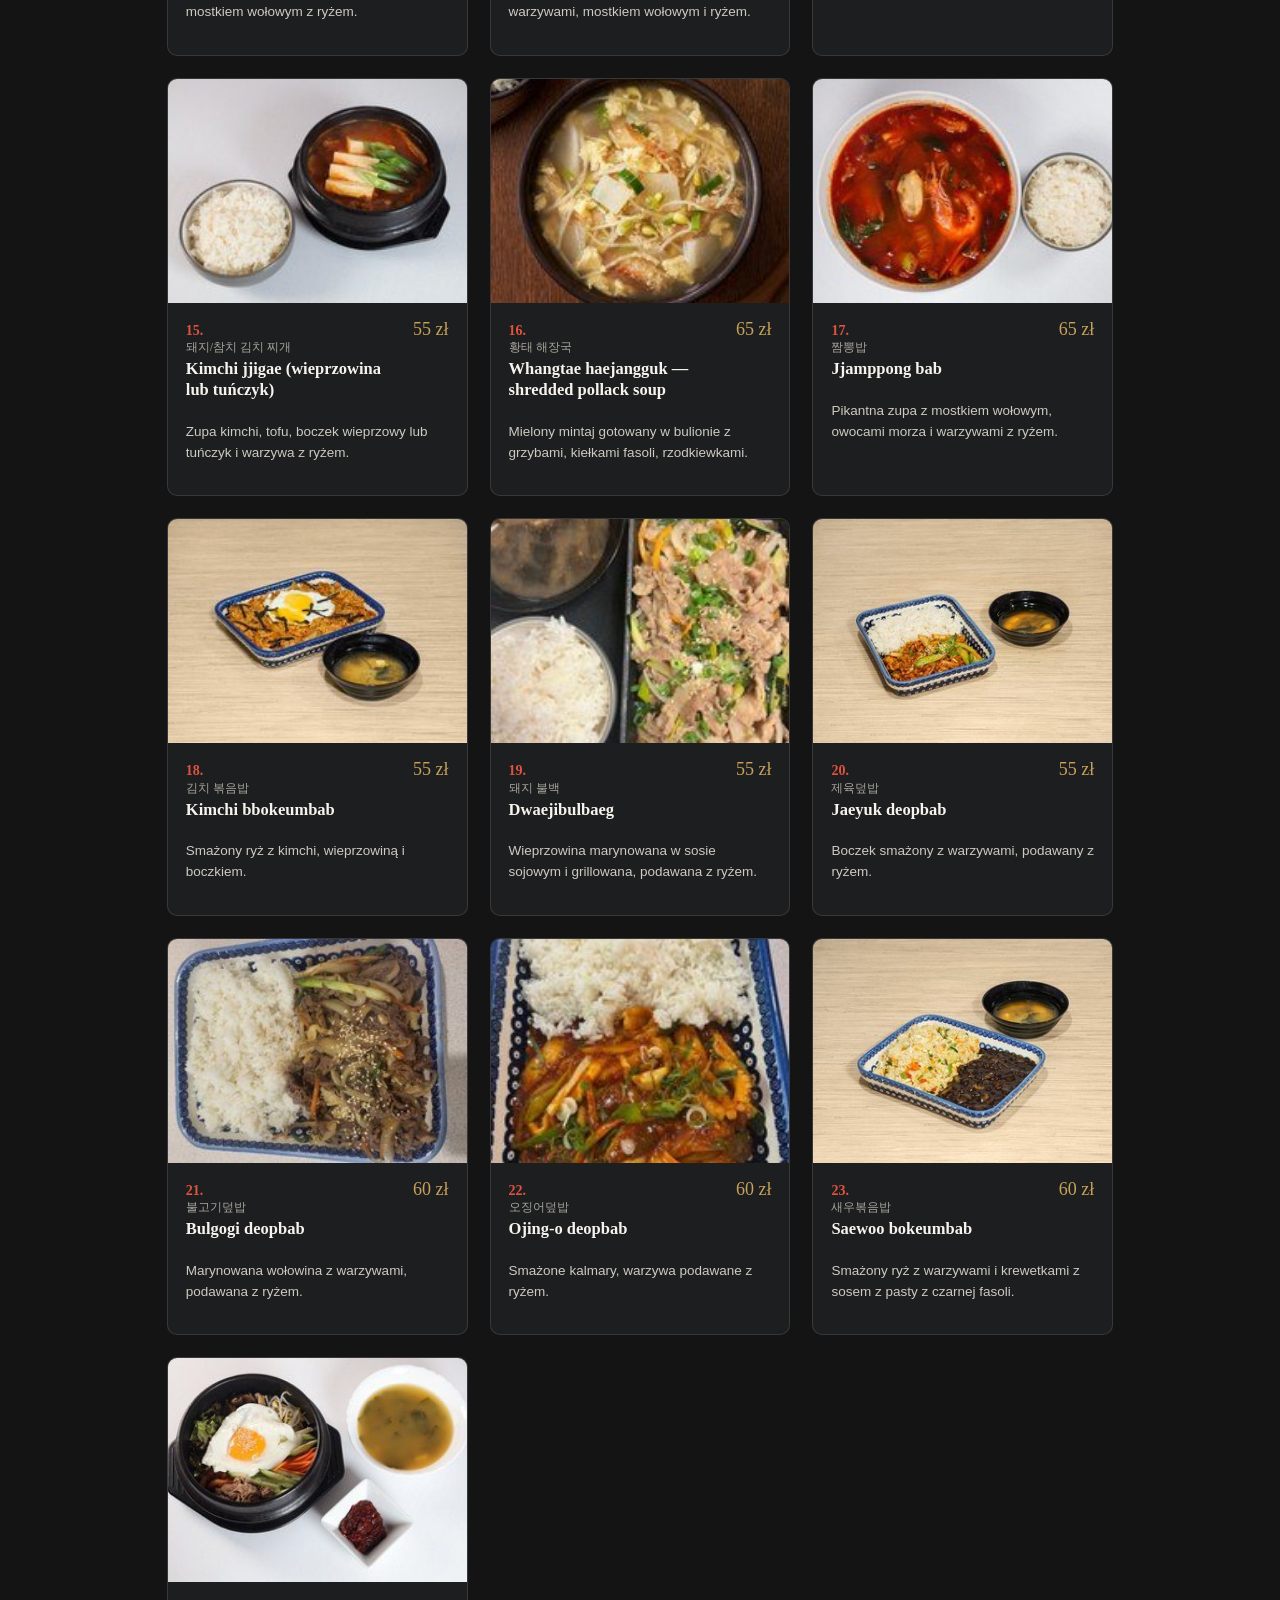
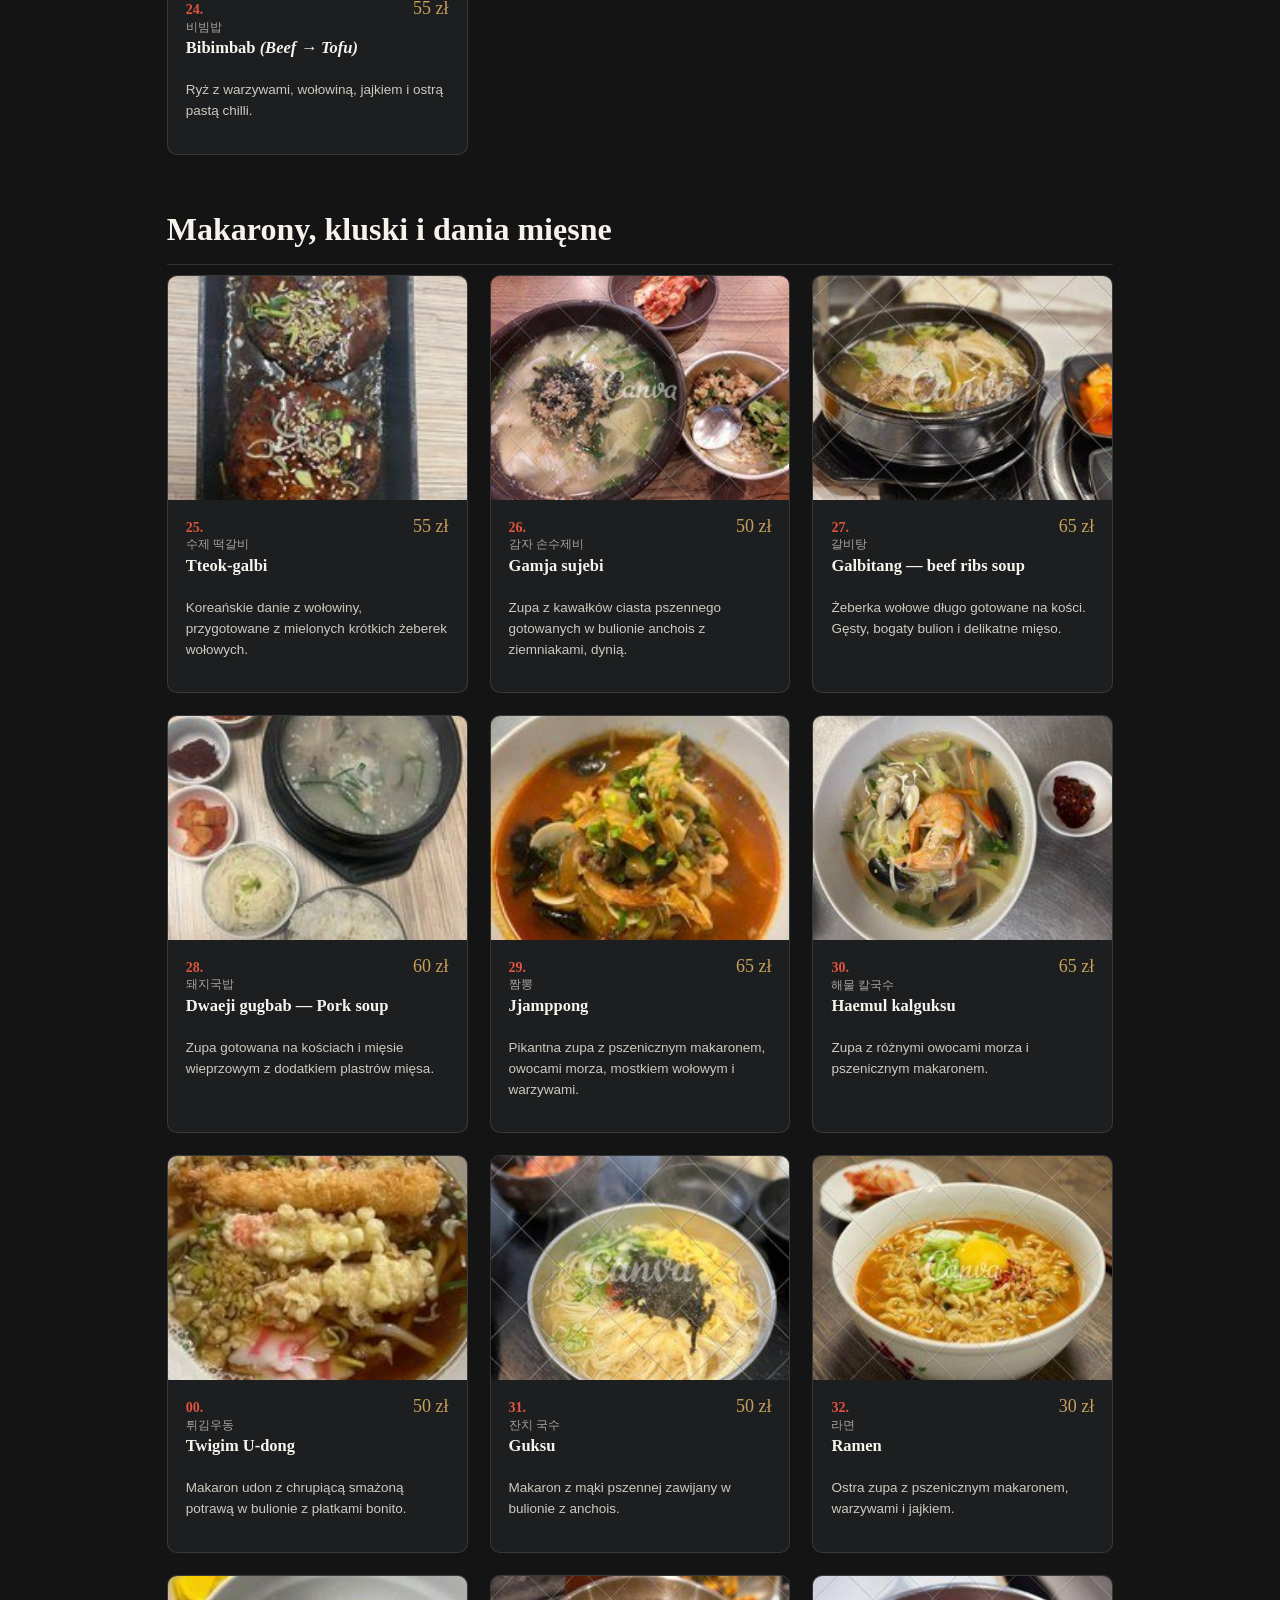
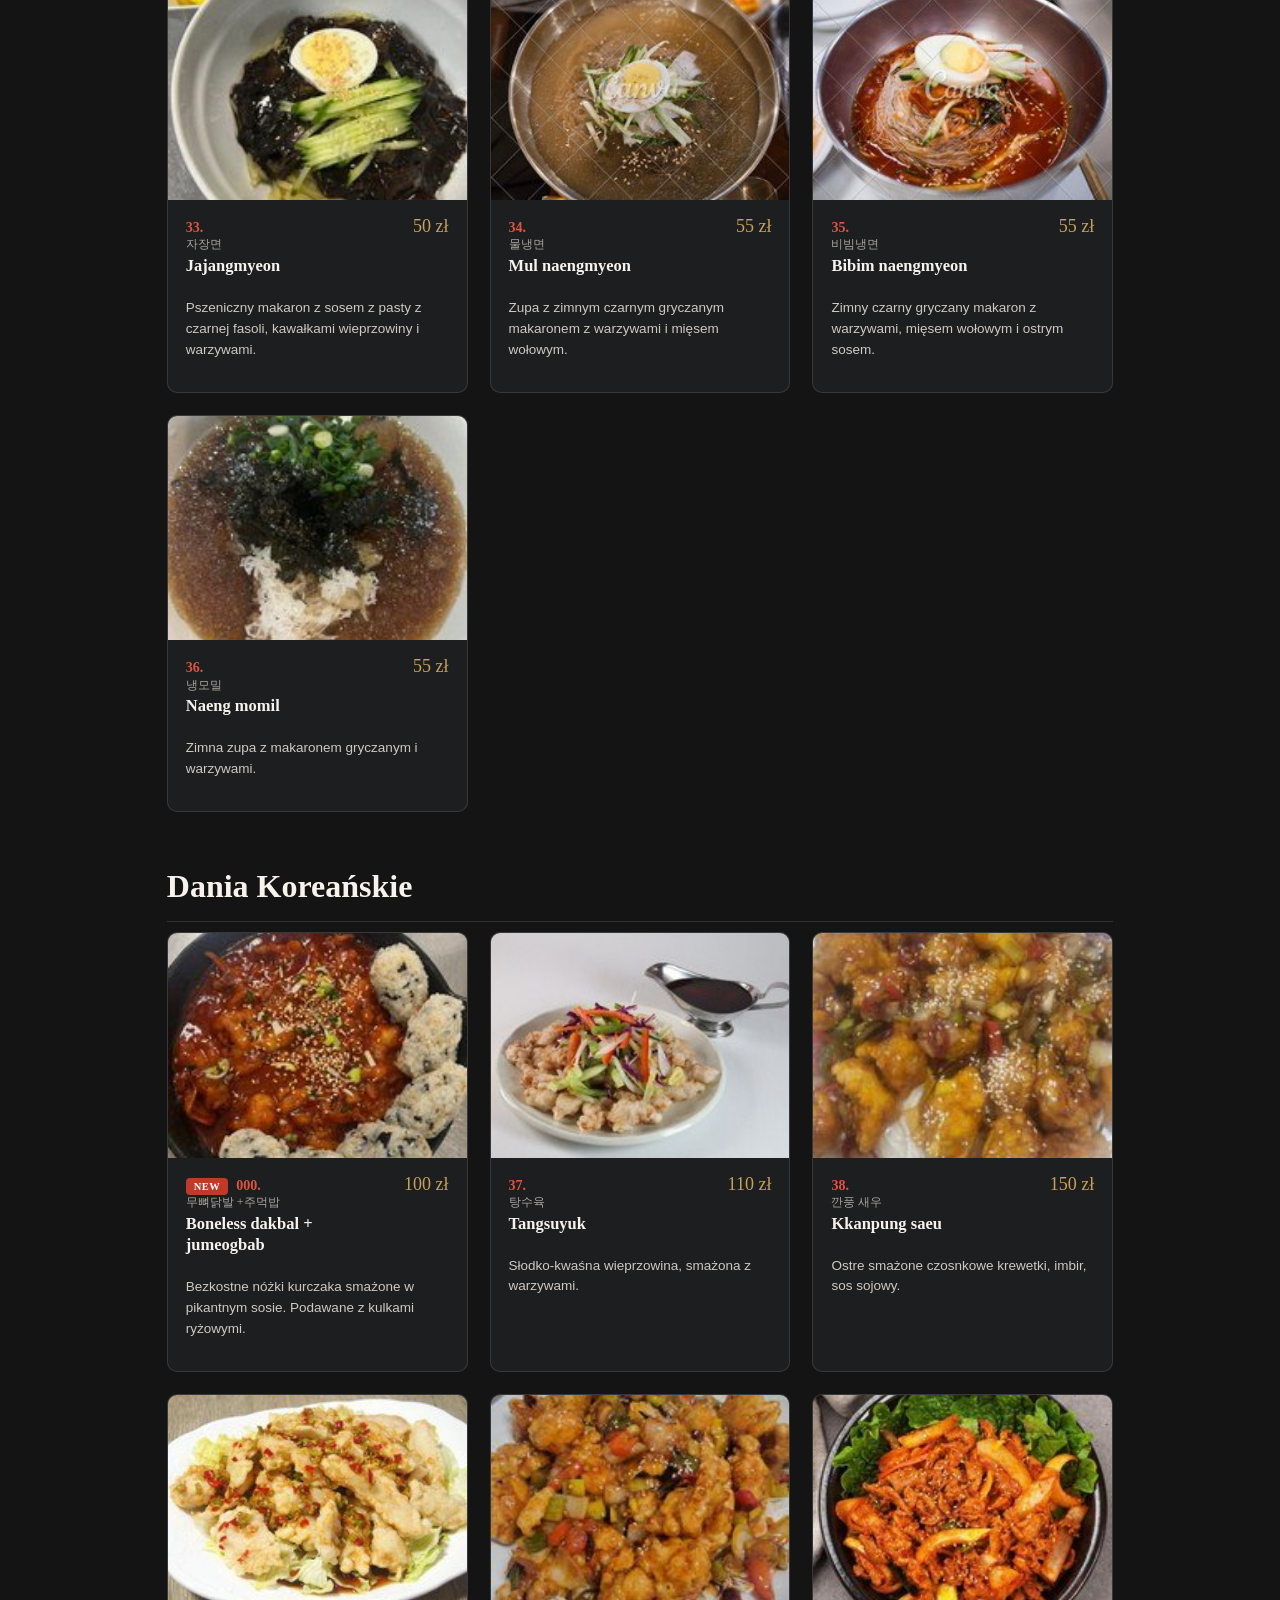
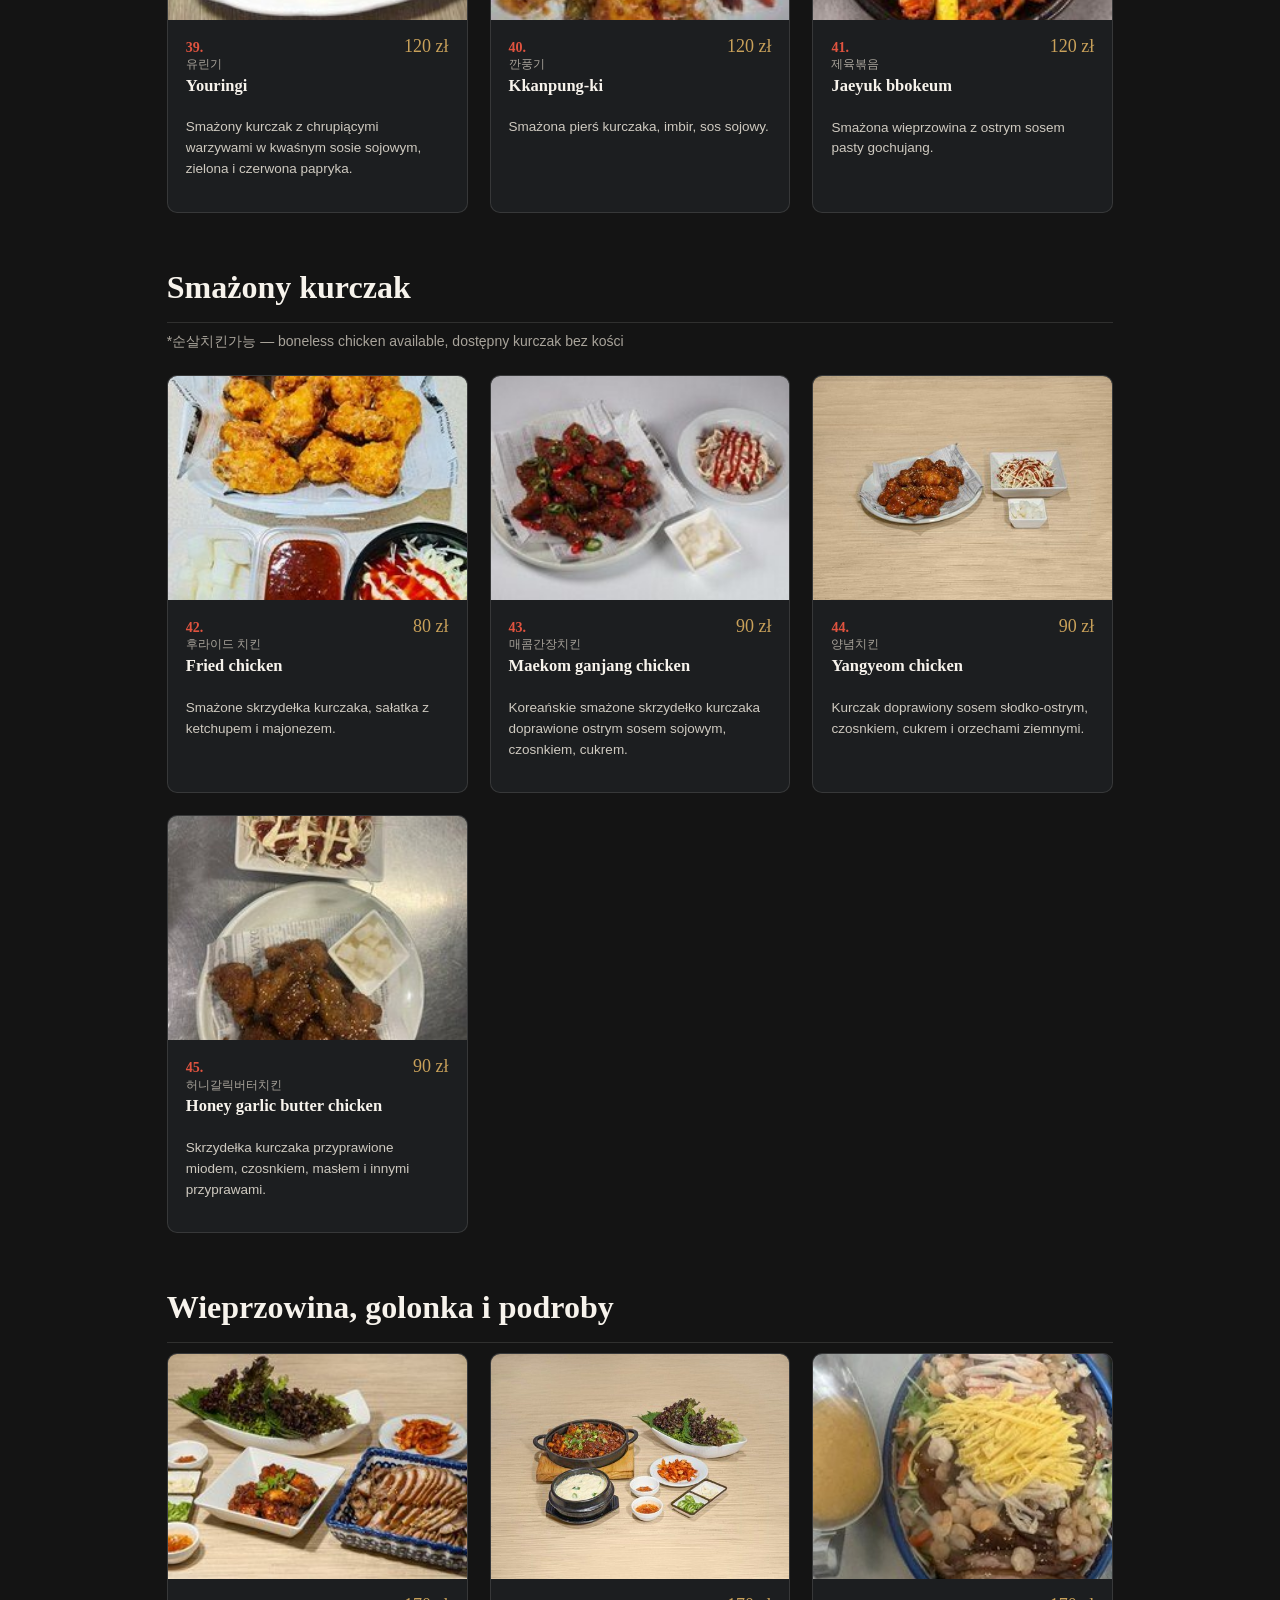
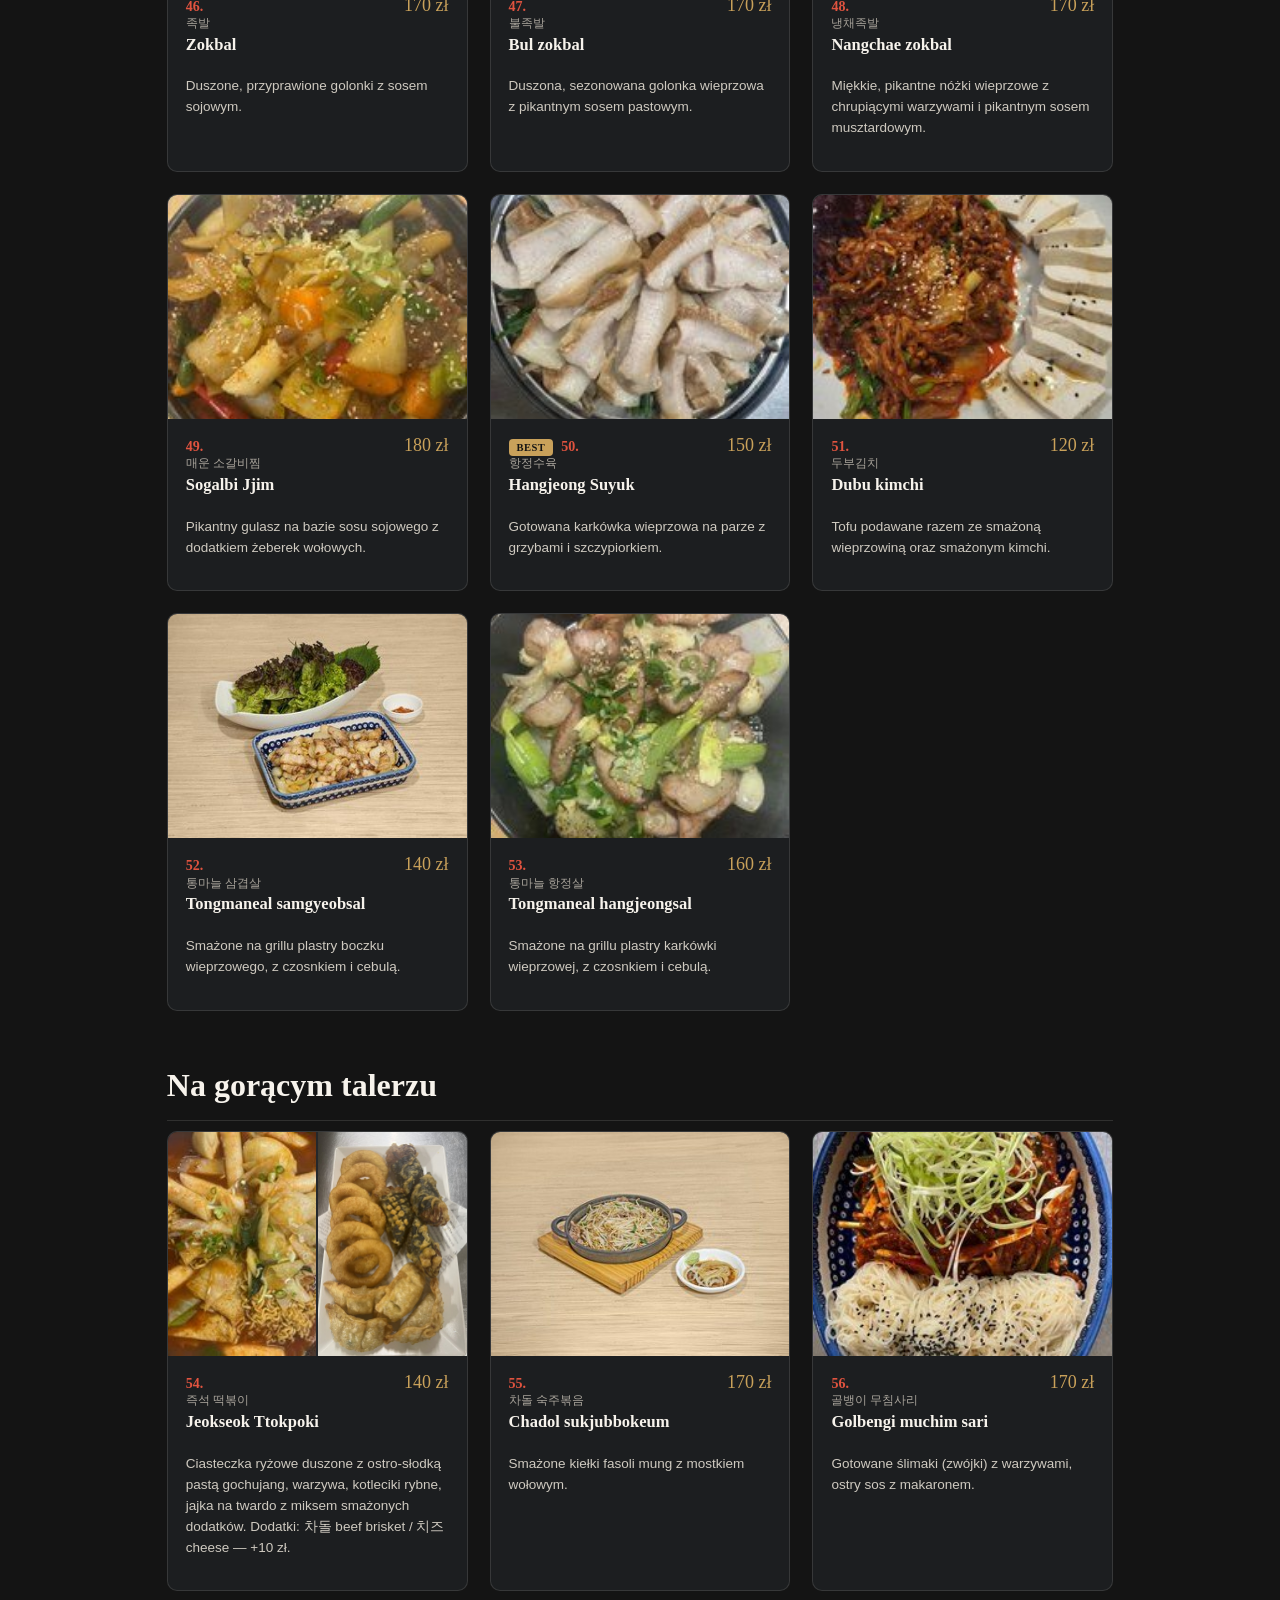
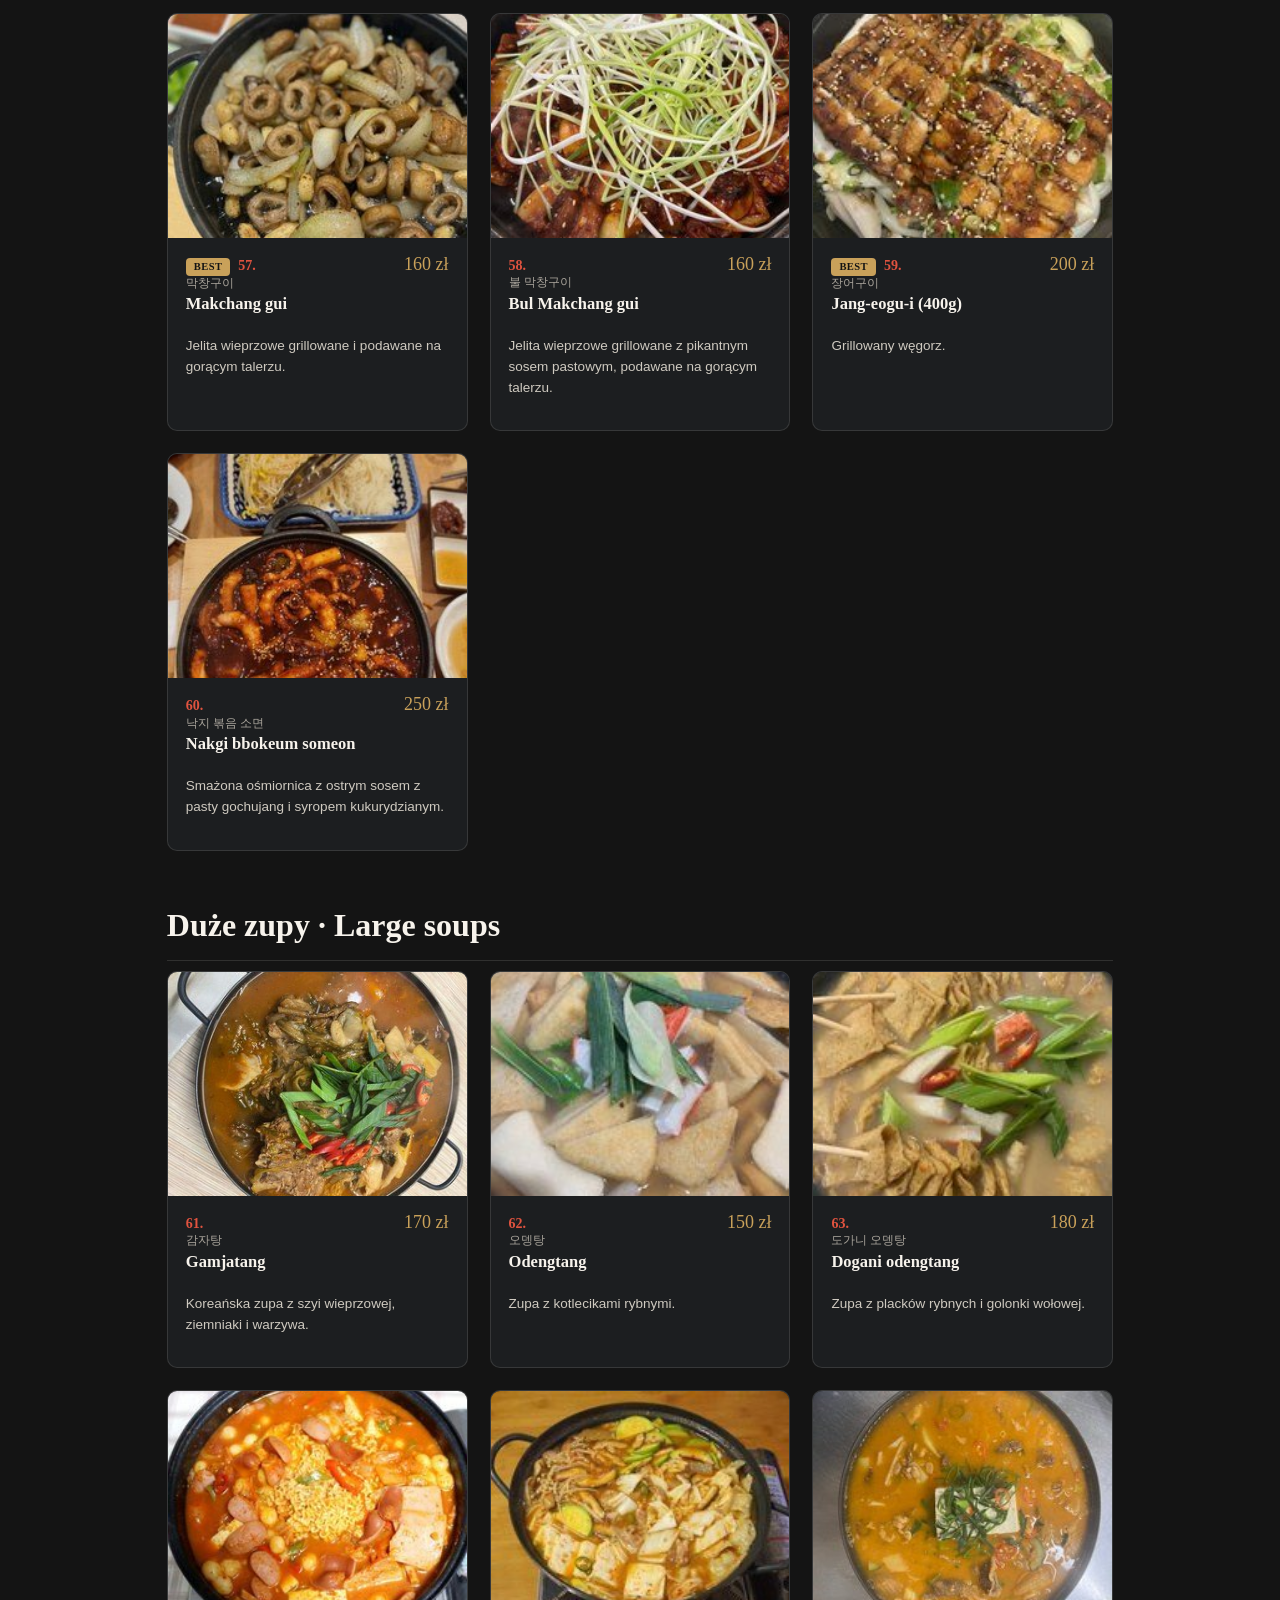
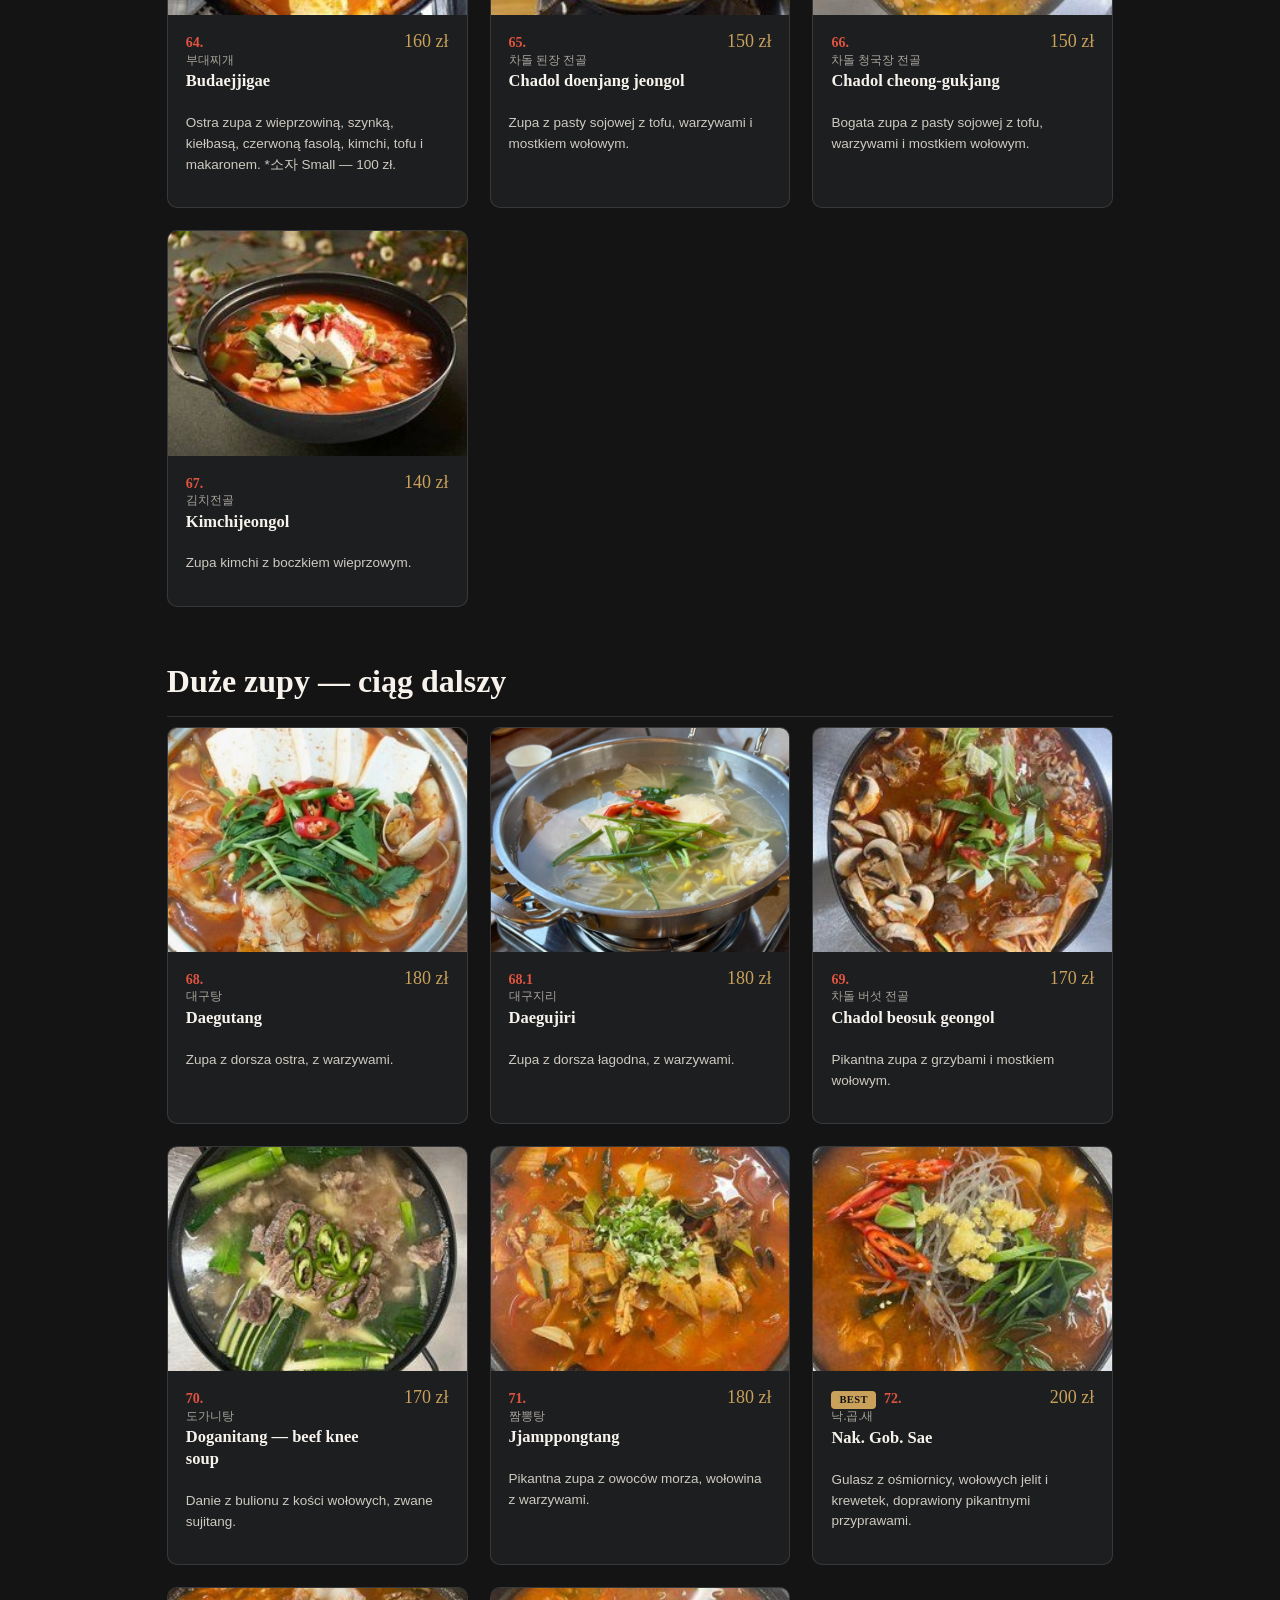
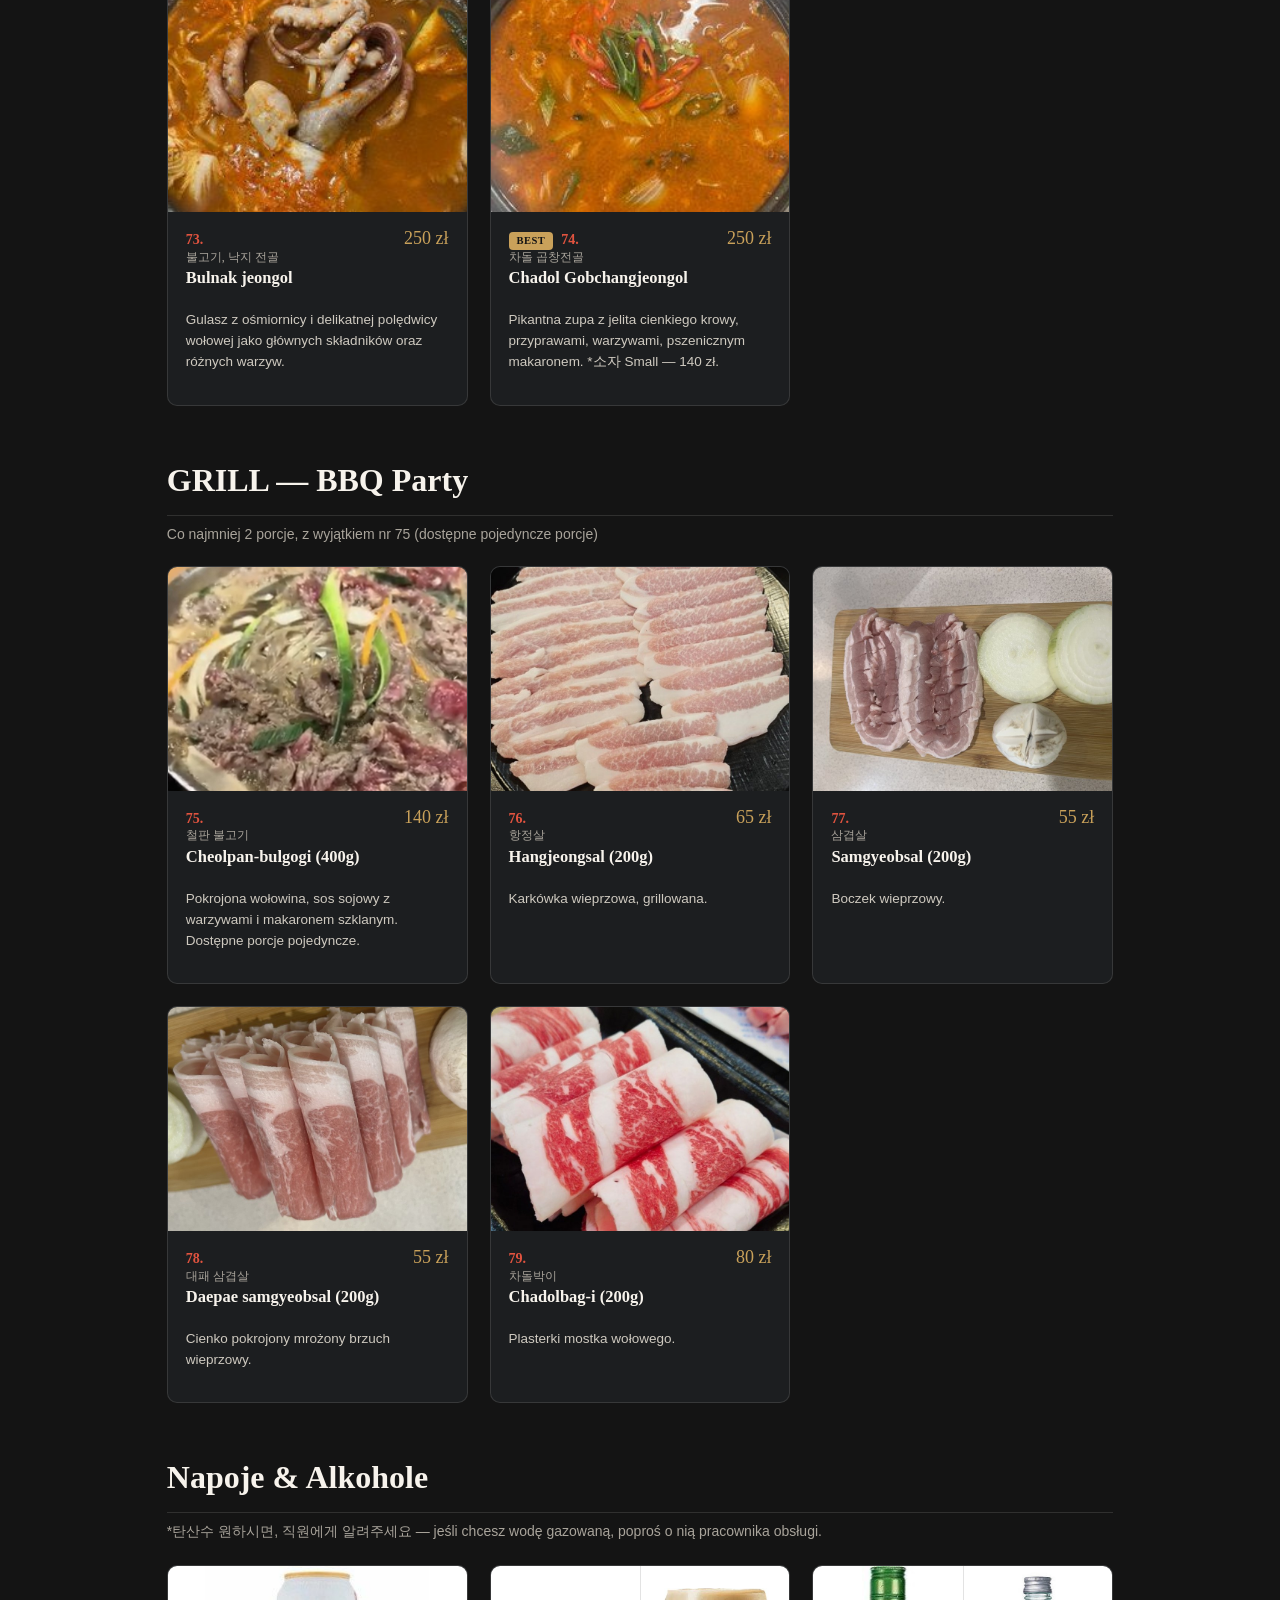
==== commit abfe238b: "Update dania-menu.html" ====
--- a/dania-menu.html
+++ b/dania-menu.html
@@ -408,9 +408,12 @@
 <section class="category" id="duzezupy2">
 <div class="cat-head"><h2><span class="pl">Duże zupy — ciąg dalszy</span><span class="en">Large Soups — continued</span></h2></div>
 <div class="grid">
-<article class="card"><div class="photo duo"><img src="img/dania/daegutang.jpg" alt="Daegutang" loading="lazy"><img src="img/dania/daegujiri.jpg" alt="Daegujiri" loading="lazy"></div>
-<div class="card-body"><div class="card-top"><h3><span class="num">68.</span><span class="kor">대구탕</span>Daegutang or 68.1 <span class="kor">대구지리</span>Daegujiri</h3><span class="price">180 zł</span></div>
-<p class="desc"><span class="pl">대구탕 — zupa z dorsza ostra, z warzywami. 대구지리 — zupa z dorsza łagodna, z warzywami.</span><span class="en">대구탕 — spicy cod soup with vegetables. 대구지리 — mild cod soup with vegetables.</span></p></div></article>
+<article class="card"><div class="photo"><img src="img/dania/daegutang.jpg" alt="Daegutang" loading="lazy"></div>
+<div class="card-body"><div class="card-top"><h3><span class="num">68.</span><span class="kor">대구탕</span>Daegutang</h3><span class="price">180 zł</span></div>
+<p class="desc"><span class="pl">Zupa z dorsza ostra, z warzywami.</span><span class="en">Spicy cod soup with vegetables.</span></p></div></article>
+<article class="card"><div class="photo"><img src="img/dania/daegujiri.jpg" alt="Daegujiri" loading="lazy"></div>
+<div class="card-body"><div class="card-top"><h3><span class="num">68.1</span><span class="kor">대구지리</span>Daegujiri</h3><span class="price">180 zł</span></div>
+<p class="desc"><span class="pl">Zupa z dorsza łagodna, z warzywami.</span><span class="en">Mild cod soup with vegetables.</span></p></div></article>
 <article class="card"><div class="photo"><img src="img/dania/chadolbeosukjeongol.jpg" alt="Chadol beosuk geongol" loading="lazy"></div>
 <div class="card-body"><div class="card-top"><h3><span class="num">69.</span><span class="kor">차돌 버섯 전골</span>Chadol beosuk geongol</h3><span class="price">170 zł</span></div>
 <p class="desc"><span class="pl">Pikantna zupa z grzybami i mostkiem wołowym.</span><span class="en">Spicy soup with mushrooms and beef brisket.</span></p></div></article>
